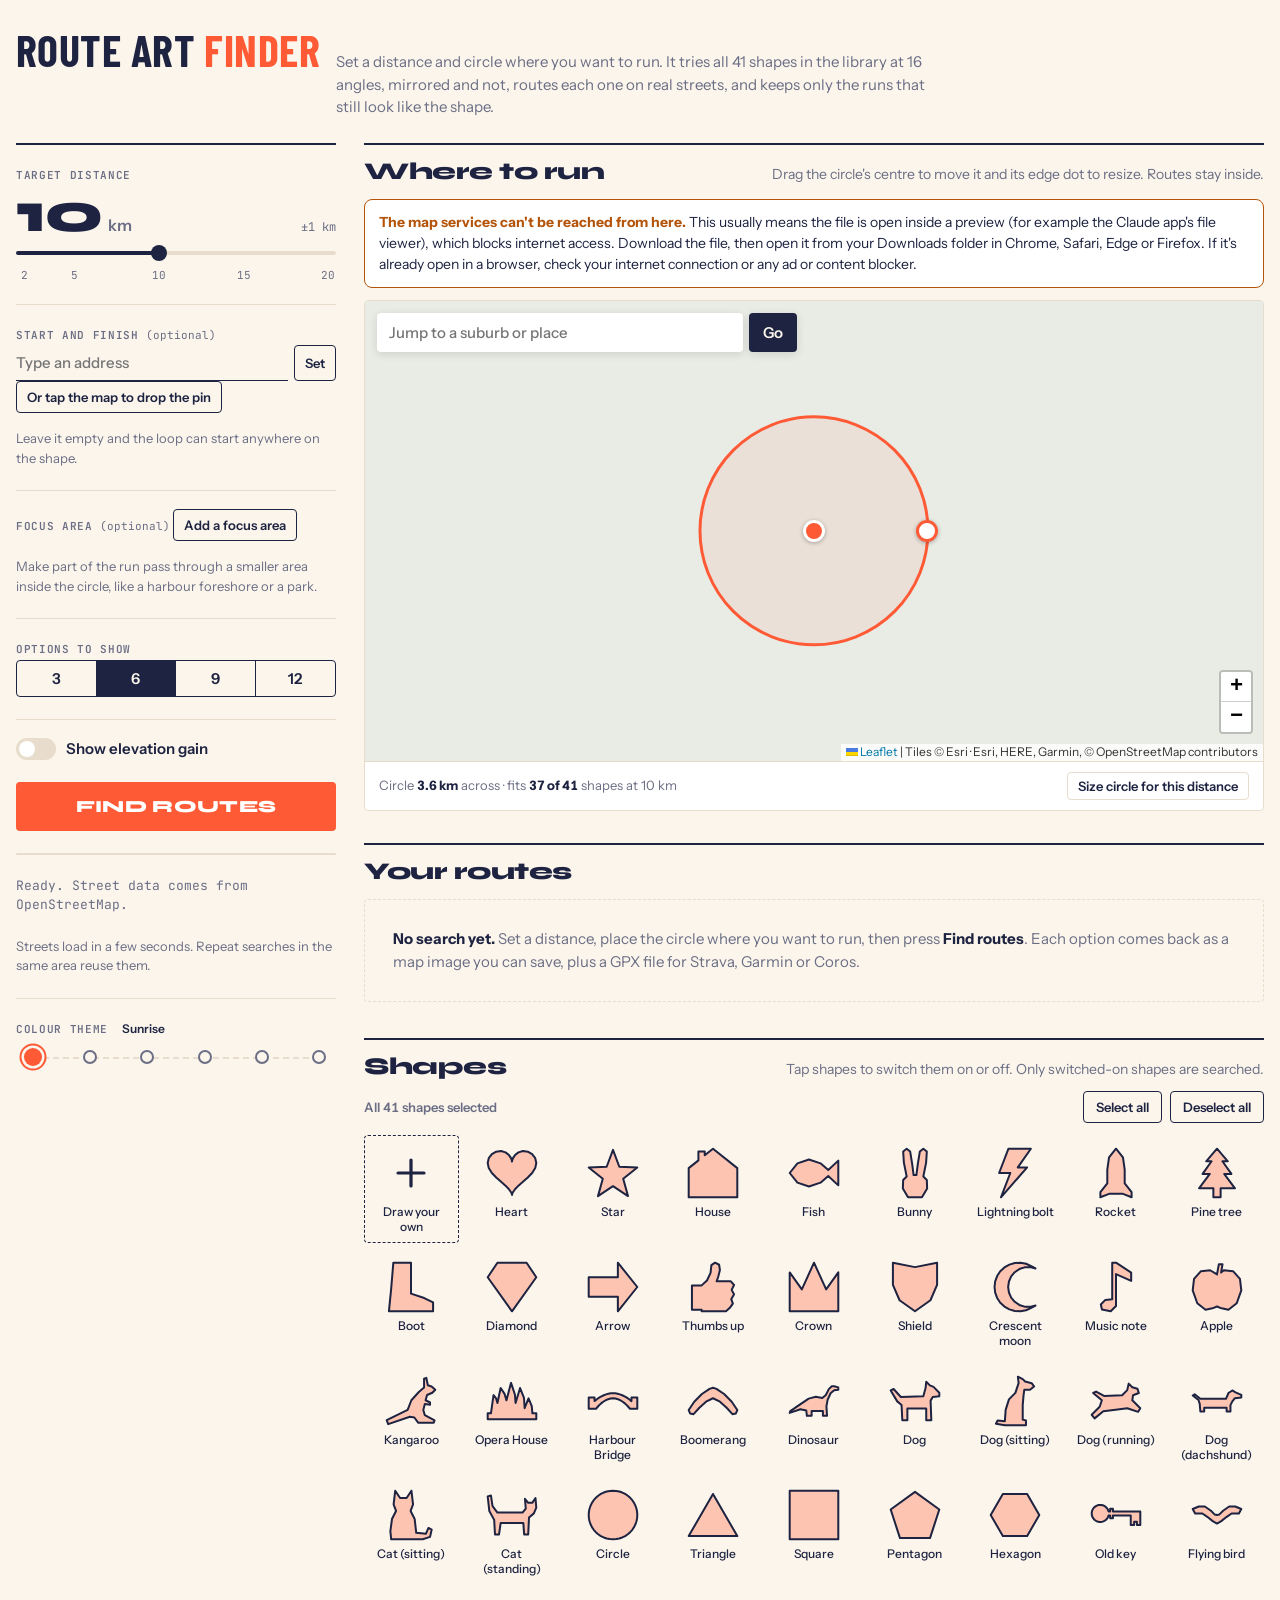
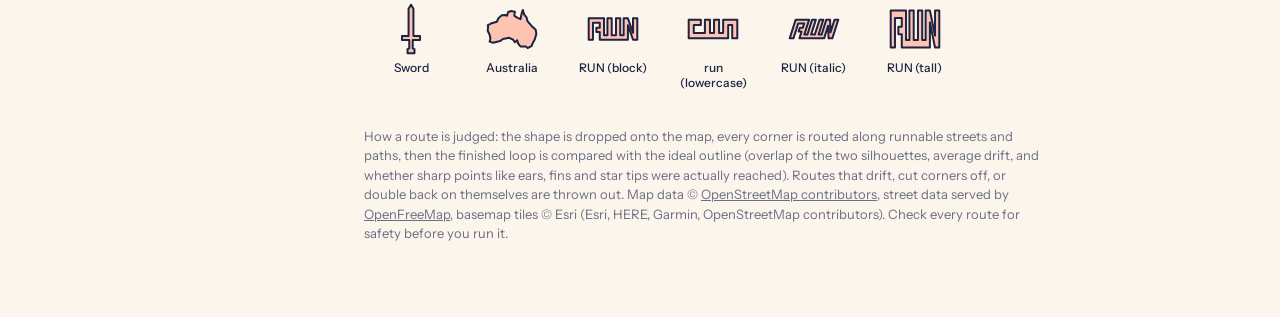
==== appsfolder/Strava-route-art-finder.html @ ca3e171f "Implement elevation panel for route analysis Added elevation panel to display route elevation statis" ====
<!doctype html>
<html lang="en">
<head>
<meta charset="utf-8">
<meta name="viewport" content="width=device-width,initial-scale=1">
<title>Route Art Finder</title>
<style>
/* Colour themes, switched with the tabs at the bottom of the sidebar. */
:root, [data-theme=sunrise] { --paper: #fbf5ec; --panel: #fff; --ink: #1d2340; --muted: #6b6e84; --line: #e8ddcc; --accent: #ff5a36; --warn: #b4540a; color-scheme: light; }
[data-theme=lagoon]  { --paper: #edf7f5; --panel: #fff; --ink: #08303a; --muted: #4f7279; --line: #cde4e0; --accent: #00a396; --warn: #9a6400; }
[data-theme=bush]    { --paper: #f1f2e8; --panel: #fbfbf6; --ink: #1f2a1a; --muted: #687160; --line: #d9dccb; --accent: #4c7a2e; --warn: #9a6400; }
[data-theme=plain]   { --paper: #ffffff; --panel: #ffffff; --ink: #111111; --muted: #767676; --line: #e6e6e6; --accent: #111111; --warn: #8a5a00; }
[data-theme=harbour] { --paper: #eaf1f5; --panel: #fff; --ink: #0b1f33; --muted: #557083; --line: #cfdde5; --accent: #0057ff; --warn: #9a6400; }
[data-theme=night]   { --paper: #12141a; --panel: #1c1f27; --ink: #f2f0e9; --muted: #9a9ca8; --line: #2d313c; --accent: #9b7bff; --warn: #e2b04a; color-scheme: dark; }
:root { --route: var(--accent); --route-soft: color-mix(in srgb, var(--accent) 14%, transparent); --shape-on-fill: color-mix(in srgb, var(--accent) 32%, transparent);
  --on-accent: #fff; --map-bg: #e9ebe5; --map-ink: #1a1e1c; --map-muted: #646b66; --map-halo: #fff; --ok: #1f7a4d; }
</style>
<script>
try { const t = localStorage.getItem("raf-theme"); if (t) document.documentElement.dataset.theme = t; } catch (e) {}
function themeColour(name) { return getComputedStyle(document.documentElement).getPropertyValue(name).trim(); }
</script>
<script>
/* Route Runner watch code encoder. The watch decodes this exact format: do not edit. */
const RouteCode = (function () {
  "use strict";
  var ALPHA = "ABCDEFGHIJKLMNOPQRSTUVWXYZabcdefghijklmnopqrstuvwxyz0123456789-_";
  var EARTH_R = 6371000.0;
  var DEG = Math.PI / 180.0;

  function cleanName(name) {
    return String(name || "Route")
      .replace(/[~<>|&\\\r\n\t]/g, "-")
      .trim()
      .slice(0, 40) || "Route";
  }

  // Same projection as the watch: flat, centred on the start point.
  function projector(lat0, lon0) {
    var k = DEG * EARTH_R;
    var c = Math.cos(lat0 * DEG);
    return function (lat, lon) {
      return [(lon - lon0) * k * c, (lat - lat0) * k];
    };
  }

  // Douglas–Peucker on projected points; keeps first and last.
  function simplify(xy, tol) {
    var n = xy.length;
    if (n < 3 || tol <= 0) return xy.map(function (_, i) { return i; });
    var keep = new Uint8Array(n);
    keep[0] = 1; keep[n - 1] = 1;
    var stack = [[0, n - 1]];
    var tol2 = tol * tol;
    while (stack.length) {
      var seg = stack.pop(), a = seg[0], b = seg[1];
      var ax = xy[a][0], ay = xy[a][1], bx = xy[b][0], by = xy[b][1];
      var vx = bx - ax, vy = by - ay, len2 = vx * vx + vy * vy;
      var worst = -1, worstD = -1;
      for (var i = a + 1; i < b; i++) {
        var px = xy[i][0] - ax, py = xy[i][1] - ay, d2;
        if (len2 === 0) {
          d2 = px * px + py * py;
        } else {
          var t = Math.max(0, Math.min(1, (px * vx + py * vy) / len2));
          var qx = px - t * vx, qy = py - t * vy;
          d2 = qx * qx + qy * qy;
        }
        if (d2 > worstD) { worstD = d2; worst = i; }
      }
      if (worst >= 0 && worstD > tol2) {
        keep[worst] = 1;
        stack.push([a, worst], [worst, b]);
      }
    }
    var out = [];
    for (var j = 0; j < n; j++) if (keep[j]) out.push(j);
    return out;
  }

  function writeVarint(v, out) {
    var z = v >= 0 ? v * 2 : -v * 2 - 1;      // zigzag
    while (z >= 32) {
      out.push(ALPHA.charAt(32 | (z & 31)));
      z = Math.floor(z / 32);
    }
    out.push(ALPHA.charAt(z));
  }

  function buildCode(name, lat6, lon6, xy, idx) {
    var out = [];
    var px = Math.round(xy[idx[0]][0]), py = Math.round(xy[idx[0]][1]);
    for (var i = 1; i < idx.length; i++) {
      var x = Math.round(xy[idx[i]][0]), y = Math.round(xy[idx[i]][1]);
      writeVarint(x - px, out);
      writeVarint(y - py, out);
      px = x; py = y;
    }
    return "RR1~" + cleanName(name) + "~" + lat6 + "~" + lon6 + "~" + out.join("");
  }

  // points: array of {lat, lon} in file order (first point = start).
  function encode(name, points, opts) {
    opts = opts || {};
    var maxLen = opts.maxLength || 2000;
    var tol = opts.tolerance != null ? opts.tolerance : 1.5;
    if (!points || points.length < 2) throw new Error("A route needs at least 2 points.");

    var lat6 = Math.round(points[0].lat * 1e6), lon6 = Math.round(points[0].lon * 1e6);
    var proj = projector(lat6 / 1e6, lon6 / 1e6);
    var xy = points.map(function (p) { return proj(p.lat, p.lon); });

    var idx, code;
    for (var attempt = 0; attempt < 30; attempt++) {
      idx = simplify(xy, tol);
      code = buildCode(name, lat6, lon6, xy, idx);
      if (code.length <= maxLen) break;
      tol = tol * 1.4 + 0.5;
    }
    if (code.length > maxLen) throw new Error("Route is too long to fit in a route code.");
    return { code: code, kept: idx.length, total: points.length, tolerance: tol };
  }

  return { encode: encode };
})();
</script>
<link rel="preconnect" href="https://fonts.googleapis.com">
<link rel="stylesheet" href="https://fonts.googleapis.com/css2?family=Barlow+Condensed:wght@700&family=Syne:wght@800&family=Instrument+Sans:wght@400;500;600&family=JetBrains+Mono:wght@400;500&display=swap">
<style>/* required styles */

.leaflet-pane,
.leaflet-tile,
.leaflet-marker-icon,
.leaflet-marker-shadow,
.leaflet-tile-container,
.leaflet-pane > svg,
.leaflet-pane > canvas,
.leaflet-zoom-box,
.leaflet-image-layer,
.leaflet-layer {
	position: absolute;
	left: 0;
	top: 0;
	}
.leaflet-container {
	overflow: hidden;
	}
.leaflet-tile,
.leaflet-marker-icon,
.leaflet-marker-shadow {
	-webkit-user-select: none;
	   -moz-user-select: none;
	        user-select: none;
	  -webkit-user-drag: none;
	}
/* Prevents IE11 from highlighting tiles in blue */
.leaflet-tile::selection {
	background: transparent;
}
/* Safari renders non-retina tile on retina better with this, but Chrome is worse */
.leaflet-safari .leaflet-tile {
	image-rendering: -webkit-optimize-contrast;
	}
/* hack that prevents hw layers "stretching" when loading new tiles */
.leaflet-safari .leaflet-tile-container {
	width: 1600px;
	height: 1600px;
	-webkit-transform-origin: 0 0;
	}
.leaflet-marker-icon,
.leaflet-marker-shadow {
	display: block;
	}
/* .leaflet-container svg: reset svg max-width decleration shipped in Joomla! (joomla.org) 3.x */
/* .leaflet-container img: map is broken in FF if you have max-width: 100% on tiles */
.leaflet-container .leaflet-overlay-pane svg {
	max-width: none !important;
	max-height: none !important;
	}
.leaflet-container .leaflet-marker-pane img,
.leaflet-container .leaflet-shadow-pane img,
.leaflet-container .leaflet-tile-pane img,
.leaflet-container img.leaflet-image-layer,
.leaflet-container .leaflet-tile {
	max-width: none !important;
	max-height: none !important;
	width: auto;
	padding: 0;
	}

.leaflet-container img.leaflet-tile {
	/* See: https://bugs.chromium.org/p/chromium/issues/detail?id=600120 */
	mix-blend-mode: plus-lighter;
}

.leaflet-container.leaflet-touch-zoom {
	-ms-touch-action: pan-x pan-y;
	touch-action: pan-x pan-y;
	}
.leaflet-container.leaflet-touch-drag {
	-ms-touch-action: pinch-zoom;
	/* Fallback for FF which doesn't support pinch-zoom */
	touch-action: none;
	touch-action: pinch-zoom;
}
.leaflet-container.leaflet-touch-drag.leaflet-touch-zoom {
	-ms-touch-action: none;
	touch-action: none;
}
.leaflet-container {
	-webkit-tap-highlight-color: transparent;
}
.leaflet-container a {
	-webkit-tap-highlight-color: rgba(51, 181, 229, 0.4);
}
.leaflet-tile {
	filter: inherit;
	visibility: hidden;
	}
.leaflet-tile-loaded {
	visibility: inherit;
	}
.leaflet-zoom-box {
	width: 0;
	height: 0;
	-moz-box-sizing: border-box;
	     box-sizing: border-box;
	z-index: 800;
	}
/* workaround for https://bugzilla.mozilla.org/show_bug.cgi?id=888319 */
.leaflet-overlay-pane svg {
	-moz-user-select: none;
	}

.leaflet-pane         { z-index: 400; }

.leaflet-tile-pane    { z-index: 200; }
.leaflet-overlay-pane { z-index: 400; }
.leaflet-shadow-pane  { z-index: 500; }
.leaflet-marker-pane  { z-index: 600; }
.leaflet-tooltip-pane   { z-index: 650; }
.leaflet-popup-pane   { z-index: 700; }

.leaflet-map-pane canvas { z-index: 100; }
.leaflet-map-pane svg    { z-index: 200; }

.leaflet-vml-shape {
	width: 1px;
	height: 1px;
	}
.lvml {
	behavior: url(#default#VML);
	display: inline-block;
	position: absolute;
	}


/* control positioning */

.leaflet-control {
	position: relative;
	z-index: 800;
	pointer-events: visiblePainted; /* IE 9-10 doesn't have auto */
	pointer-events: auto;
	}
.leaflet-top,
.leaflet-bottom {
	position: absolute;
	z-index: 1000;
	pointer-events: none;
	}
.leaflet-top {
	top: 0;
	}
.leaflet-right {
	right: 0;
	}
.leaflet-bottom {
	bottom: 0;
	}
.leaflet-left {
	left: 0;
	}
.leaflet-control {
	float: left;
	clear: both;
	}
.leaflet-right .leaflet-control {
	float: right;
	}
.leaflet-top .leaflet-control {
	margin-top: 10px;
	}
.leaflet-bottom .leaflet-control {
	margin-bottom: 10px;
	}
.leaflet-left .leaflet-control {
	margin-left: 10px;
	}
.leaflet-right .leaflet-control {
	margin-right: 10px;
	}


/* zoom and fade animations */

.leaflet-fade-anim .leaflet-popup {
	opacity: 0;
	-webkit-transition: opacity 0.2s linear;
	   -moz-transition: opacity 0.2s linear;
	        transition: opacity 0.2s linear;
	}
.leaflet-fade-anim .leaflet-map-pane .leaflet-popup {
	opacity: 1;
	}
.leaflet-zoom-animated {
	-webkit-transform-origin: 0 0;
	    -ms-transform-origin: 0 0;
	        transform-origin: 0 0;
	}
svg.leaflet-zoom-animated {
	will-change: transform;
}

.leaflet-zoom-anim .leaflet-zoom-animated {
	-webkit-transition: -webkit-transform 0.25s cubic-bezier(0,0,0.25,1);
	   -moz-transition:    -moz-transform 0.25s cubic-bezier(0,0,0.25,1);
	        transition:         transform 0.25s cubic-bezier(0,0,0.25,1);
	}
.leaflet-zoom-anim .leaflet-tile,
.leaflet-pan-anim .leaflet-tile {
	-webkit-transition: none;
	   -moz-transition: none;
	        transition: none;
	}

.leaflet-zoom-anim .leaflet-zoom-hide {
	visibility: hidden;
	}


/* cursors */

.leaflet-interactive {
	cursor: pointer;
	}
.leaflet-grab {
	cursor: -webkit-grab;
	cursor:    -moz-grab;
	cursor:         grab;
	}
.leaflet-crosshair,
.leaflet-crosshair .leaflet-interactive {
	cursor: crosshair;
	}
.leaflet-popup-pane,
.leaflet-control {
	cursor: auto;
	}
.leaflet-dragging .leaflet-grab,
.leaflet-dragging .leaflet-grab .leaflet-interactive,
.leaflet-dragging .leaflet-marker-draggable {
	cursor: move;
	cursor: -webkit-grabbing;
	cursor:    -moz-grabbing;
	cursor:         grabbing;
	}

/* marker & overlays interactivity */
.leaflet-marker-icon,
.leaflet-marker-shadow,
.leaflet-image-layer,
.leaflet-pane > svg path,
.leaflet-tile-container {
	pointer-events: none;
	}

.leaflet-marker-icon.leaflet-interactive,
.leaflet-image-layer.leaflet-interactive,
.leaflet-pane > svg path.leaflet-interactive,
svg.leaflet-image-layer.leaflet-interactive path {
	pointer-events: visiblePainted; /* IE 9-10 doesn't have auto */
	pointer-events: auto;
	}

/* visual tweaks */

.leaflet-container {
	background: #ddd;
	outline-offset: 1px;
	}
.leaflet-container a {
	color: #0078A8;
	}
.leaflet-zoom-box {
	border: 2px dotted #38f;
	background: rgba(255,255,255,0.5);
	}


/* general typography */
.leaflet-container {
	font-family: "Helvetica Neue", Arial, Helvetica, sans-serif;
	font-size: 12px;
	font-size: 0.75rem;
	line-height: 1.5;
	}


/* general toolbar styles */

.leaflet-bar {
	box-shadow: 0 1px 5px rgba(0,0,0,0.65);
	border-radius: 4px;
	}
.leaflet-bar a {
	background-color: #fff;
	border-bottom: 1px solid #ccc;
	width: 26px;
	height: 26px;
	line-height: 26px;
	display: block;
	text-align: center;
	text-decoration: none;
	color: black;
	}
.leaflet-bar a,
.leaflet-control-layers-toggle {
	background-position: 50% 50%;
	background-repeat: no-repeat;
	display: block;
	}
.leaflet-bar a:hover,
.leaflet-bar a:focus {
	background-color: #f4f4f4;
	}
.leaflet-bar a:first-child {
	border-top-left-radius: 4px;
	border-top-right-radius: 4px;
	}
.leaflet-bar a:last-child {
	border-bottom-left-radius: 4px;
	border-bottom-right-radius: 4px;
	border-bottom: none;
	}
.leaflet-bar a.leaflet-disabled {
	cursor: default;
	background-color: #f4f4f4;
	color: #bbb;
	}

.leaflet-touch .leaflet-bar a {
	width: 30px;
	height: 30px;
	line-height: 30px;
	}
.leaflet-touch .leaflet-bar a:first-child {
	border-top-left-radius: 2px;
	border-top-right-radius: 2px;
	}
.leaflet-touch .leaflet-bar a:last-child {
	border-bottom-left-radius: 2px;
	border-bottom-right-radius: 2px;
	}

/* zoom control */

.leaflet-control-zoom-in,
.leaflet-control-zoom-out {
	font: bold 18px 'Lucida Console', Monaco, monospace;
	text-indent: 1px;
	}

.leaflet-touch .leaflet-control-zoom-in, .leaflet-touch .leaflet-control-zoom-out  {
	font-size: 22px;
	}


/* layers control */

.leaflet-control-layers {
	box-shadow: 0 1px 5px rgba(0,0,0,0.4);
	background: #fff;
	border-radius: 5px;
	}
.leaflet-control-layers-toggle {
	background-image: url(images/layers.png);
	width: 36px;
	height: 36px;
	}
.leaflet-retina .leaflet-control-layers-toggle {
	background-image: url(images/layers-2x.png);
	background-size: 26px 26px;
	}
.leaflet-touch .leaflet-control-layers-toggle {
	width: 44px;
	height: 44px;
	}
.leaflet-control-layers .leaflet-control-layers-list,
.leaflet-control-layers-expanded .leaflet-control-layers-toggle {
	display: none;
	}
.leaflet-control-layers-expanded .leaflet-control-layers-list {
	display: block;
	position: relative;
	}
.leaflet-control-layers-expanded {
	padding: 6px 10px 6px 6px;
	color: #333;
	background: #fff;
	}
.leaflet-control-layers-scrollbar {
	overflow-y: scroll;
	overflow-x: hidden;
	padding-right: 5px;
	}
.leaflet-control-layers-selector {
	margin-top: 2px;
	position: relative;
	top: 1px;
	}
.leaflet-control-layers label {
	display: block;
	font-size: 13px;
	font-size: 1.08333em;
	}
.leaflet-control-layers-separator {
	height: 0;
	border-top: 1px solid #ddd;
	margin: 5px -10px 5px -6px;
	}

/* Default icon URLs */
.leaflet-default-icon-path { /* used only in path-guessing heuristic, see L.Icon.Default */
	background-image: url(images/marker-icon.png);
	}


/* attribution and scale controls */

.leaflet-container .leaflet-control-attribution {
	background: #fff;
	background: rgba(255, 255, 255, 0.8);
	margin: 0;
	}
.leaflet-control-attribution,
.leaflet-control-scale-line {
	padding: 0 5px;
	color: #333;
	line-height: 1.4;
	}
.leaflet-control-attribution a {
	text-decoration: none;
	}
.leaflet-control-attribution a:hover,
.leaflet-control-attribution a:focus {
	text-decoration: underline;
	}
.leaflet-attribution-flag {
	display: inline !important;
	vertical-align: baseline !important;
	width: 1em;
	height: 0.6669em;
	}
.leaflet-left .leaflet-control-scale {
	margin-left: 5px;
	}
.leaflet-bottom .leaflet-control-scale {
	margin-bottom: 5px;
	}
.leaflet-control-scale-line {
	border: 2px solid #777;
	border-top: none;
	line-height: 1.1;
	padding: 2px 5px 1px;
	white-space: nowrap;
	-moz-box-sizing: border-box;
	     box-sizing: border-box;
	background: rgba(255, 255, 255, 0.8);
	text-shadow: 1px 1px #fff;
	}
.leaflet-control-scale-line:not(:first-child) {
	border-top: 2px solid #777;
	border-bottom: none;
	margin-top: -2px;
	}
.leaflet-control-scale-line:not(:first-child):not(:last-child) {
	border-bottom: 2px solid #777;
	}

.leaflet-touch .leaflet-control-attribution,
.leaflet-touch .leaflet-control-layers,
.leaflet-touch .leaflet-bar {
	box-shadow: none;
	}
.leaflet-touch .leaflet-control-layers,
.leaflet-touch .leaflet-bar {
	border: 2px solid rgba(0,0,0,0.2);
	background-clip: padding-box;
	}


/* popup */

.leaflet-popup {
	position: absolute;
	text-align: center;
	margin-bottom: 20px;
	}
.leaflet-popup-content-wrapper {
	padding: 1px;
	text-align: left;
	border-radius: 12px;
	}
.leaflet-popup-content {
	margin: 13px 24px 13px 20px;
	line-height: 1.3;
	font-size: 13px;
	font-size: 1.08333em;
	min-height: 1px;
	}
.leaflet-popup-content p {
	margin: 17px 0;
	margin: 1.3em 0;
	}
.leaflet-popup-tip-container {
	width: 40px;
	height: 20px;
	position: absolute;
	left: 50%;
	margin-top: -1px;
	margin-left: -20px;
	overflow: hidden;
	pointer-events: none;
	}
.leaflet-popup-tip {
	width: 17px;
	height: 17px;
	padding: 1px;

	margin: -10px auto 0;
	pointer-events: auto;

	-webkit-transform: rotate(45deg);
	   -moz-transform: rotate(45deg);
	    -ms-transform: rotate(45deg);
	        transform: rotate(45deg);
	}
.leaflet-popup-content-wrapper,
.leaflet-popup-tip {
	background: white;
	color: #333;
	box-shadow: 0 3px 14px rgba(0,0,0,0.4);
	}
.leaflet-container a.leaflet-popup-close-button {
	position: absolute;
	top: 0;
	right: 0;
	border: none;
	text-align: center;
	width: 24px;
	height: 24px;
	font: 16px/24px Tahoma, Verdana, sans-serif;
	color: #757575;
	text-decoration: none;
	background: transparent;
	}
.leaflet-container a.leaflet-popup-close-button:hover,
.leaflet-container a.leaflet-popup-close-button:focus {
	color: #585858;
	}
.leaflet-popup-scrolled {
	overflow: auto;
	}

.leaflet-oldie .leaflet-popup-content-wrapper {
	-ms-zoom: 1;
	}
.leaflet-oldie .leaflet-popup-tip {
	width: 24px;
	margin: 0 auto;

	-ms-filter: "progid:DXImageTransform.Microsoft.Matrix(M11=0.70710678, M12=0.70710678, M21=-0.70710678, M22=0.70710678)";
	filter: progid:DXImageTransform.Microsoft.Matrix(M11=0.70710678, M12=0.70710678, M21=-0.70710678, M22=0.70710678);
	}

.leaflet-oldie .leaflet-control-zoom,
.leaflet-oldie .leaflet-control-layers,
.leaflet-oldie .leaflet-popup-content-wrapper,
.leaflet-oldie .leaflet-popup-tip {
	border: 1px solid #999;
	}


/* div icon */

.leaflet-div-icon {
	background: #fff;
	border: 1px solid #666;
	}


/* Tooltip */
/* Base styles for the element that has a tooltip */
.leaflet-tooltip {
	position: absolute;
	padding: 6px;
	background-color: #fff;
	border: 1px solid #fff;
	border-radius: 3px;
	color: #222;
	white-space: nowrap;
	-webkit-user-select: none;
	-moz-user-select: none;
	-ms-user-select: none;
	user-select: none;
	pointer-events: none;
	box-shadow: 0 1px 3px rgba(0,0,0,0.4);
	}
.leaflet-tooltip.leaflet-interactive {
	cursor: pointer;
	pointer-events: auto;
	}
.leaflet-tooltip-top:before,
.leaflet-tooltip-bottom:before,
.leaflet-tooltip-left:before,
.leaflet-tooltip-right:before {
	position: absolute;
	pointer-events: none;
	border: 6px solid transparent;
	background: transparent;
	content: "";
	}

/* Directions */

.leaflet-tooltip-bottom {
	margin-top: 6px;
}
.leaflet-tooltip-top {
	margin-top: -6px;
}
.leaflet-tooltip-bottom:before,
.leaflet-tooltip-top:before {
	left: 50%;
	margin-left: -6px;
	}
.leaflet-tooltip-top:before {
	bottom: 0;
	margin-bottom: -12px;
	border-top-color: #fff;
	}
.leaflet-tooltip-bottom:before {
	top: 0;
	margin-top: -12px;
	margin-left: -6px;
	border-bottom-color: #fff;
	}
.leaflet-tooltip-left {
	margin-left: -6px;
}
.leaflet-tooltip-right {
	margin-left: 6px;
}
.leaflet-tooltip-left:before,
.leaflet-tooltip-right:before {
	top: 50%;
	margin-top: -6px;
	}
.leaflet-tooltip-left:before {
	right: 0;
	margin-right: -12px;
	border-left-color: #fff;
	}
.leaflet-tooltip-right:before {
	left: 0;
	margin-left: -12px;
	border-right-color: #fff;
	}

/* Printing */

@media print {
	/* Prevent printers from removing background-images of controls. */
	.leaflet-control {
		-webkit-print-color-adjust: exact;
		print-color-adjust: exact;
		}
	}
</style>
<script>/* @preserve
 * Leaflet 1.9.4, a JS library for interactive maps. https://leafletjs.com
 * (c) 2010-2023 Vladimir Agafonkin, (c) 2010-2011 CloudMade
 */
!function(t,e){"object"==typeof exports&&"undefined"!=typeof module?e(exports):"function"==typeof define&&define.amd?define(["exports"],e):e((t="undefined"!=typeof globalThis?globalThis:t||self).leaflet={})}(this,function(t){"use strict";function l(t){for(var e,i,n=1,o=arguments.length;n<o;n++)for(e in i=arguments[n])t[e]=i[e];return t}var R=Object.create||function(t){return N.prototype=t,new N};function N(){}function a(t,e){var i,n=Array.prototype.slice;return t.bind?t.bind.apply(t,n.call(arguments,1)):(i=n.call(arguments,2),function(){return t.apply(e,i.length?i.concat(n.call(arguments)):arguments)})}var D=0;function h(t){return"_leaflet_id"in t||(t._leaflet_id=++D),t._leaflet_id}function j(t,e,i){var n,o,s=function(){n=!1,o&&(r.apply(i,o),o=!1)},r=function(){n?o=arguments:(t.apply(i,arguments),setTimeout(s,e),n=!0)};return r}function H(t,e,i){var n=e[1],e=e[0],o=n-e;return t===n&&i?t:((t-e)%o+o)%o+e}function u(){return!1}function i(t,e){return!1===e?t:(e=Math.pow(10,void 0===e?6:e),Math.round(t*e)/e)}function W(t){return t.trim?t.trim():t.replace(/^\s+|\s+$/g,"")}function F(t){return W(t).split(/\s+/)}function c(t,e){for(var i in Object.prototype.hasOwnProperty.call(t,"options")||(t.options=t.options?R(t.options):{}),e)t.options[i]=e[i];return t.options}function U(t,e,i){var n,o=[];for(n in t)o.push(encodeURIComponent(i?n.toUpperCase():n)+"="+encodeURIComponent(t[n]));return(e&&-1!==e.indexOf("?")?"&":"?")+o.join("&")}var V=/\{ *([\w_ -]+) *\}/g;function q(t,i){return t.replace(V,function(t,e){e=i[e];if(void 0===e)throw new Error("No value provided for variable "+t);return e="function"==typeof e?e(i):e})}var d=Array.isArray||function(t){return"[object Array]"===Object.prototype.toString.call(t)};function G(t,e){for(var i=0;i<t.length;i++)if(t[i]===e)return i;return-1}var K="[data-uri]";function Y(t){return window["webkit"+t]||window["moz"+t]||window["ms"+t]}var X=0;function J(t){var e=+new Date,i=Math.max(0,16-(e-X));return X=e+i,window.setTimeout(t,i)}var $=window.requestAnimationFrame||Y("RequestAnimationFrame")||J,Q=window.cancelAnimationFrame||Y("CancelAnimationFrame")||Y("CancelRequestAnimationFrame")||function(t){window.clearTimeout(t)};function x(t,e,i){if(!i||$!==J)return $.call(window,a(t,e));t.call(e)}function r(t){t&&Q.call(window,t)}var tt={__proto__:null,extend:l,create:R,bind:a,get lastId(){return D},stamp:h,throttle:j,wrapNum:H,falseFn:u,formatNum:i,trim:W,splitWords:F,setOptions:c,getParamString:U,template:q,isArray:d,indexOf:G,emptyImageUrl:K,requestFn:$,cancelFn:Q,requestAnimFrame:x,cancelAnimFrame:r};function et(){}et.extend=function(t){function e(){c(this),this.initialize&&this.initialize.apply(this,arguments),this.callInitHooks()}var i,n=e.__super__=this.prototype,o=R(n);for(i in(o.constructor=e).prototype=o,this)Object.prototype.hasOwnProperty.call(this,i)&&"prototype"!==i&&"__super__"!==i&&(e[i]=this[i]);if(t.statics&&l(e,t.statics),t.includes){var s=t.includes;if("undefined"!=typeof L&&L&&L.Mixin){s=d(s)?s:[s];for(var r=0;r<s.length;r++)s[r]===L.Mixin.Events&&console.warn("Deprecated include of L.Mixin.Events: this property will be removed in future releases, please inherit from L.Evented instead.",(new Error).stack)}l.apply(null,[o].concat(t.includes))}return l(o,t),delete o.statics,delete o.includes,o.options&&(o.options=n.options?R(n.options):{},l(o.options,t.options)),o._initHooks=[],o.callInitHooks=function(){if(!this._initHooksCalled){n.callInitHooks&&n.callInitHooks.call(this),this._initHooksCalled=!0;for(var t=0,e=o._initHooks.length;t<e;t++)o._initHooks[t].call(this)}},e},et.include=function(t){var e=this.prototype.options;return l(this.prototype,t),t.options&&(this.prototype.options=e,this.mergeOptions(t.options)),this},et.mergeOptions=function(t){return l(this.prototype.options,t),this},et.addInitHook=function(t){var e=Array.prototype.slice.call(arguments,1),i="function"==typeof t?t:function(){this[t].apply(this,e)};return this.prototype._initHooks=this.prototype._initHooks||[],this.prototype._initHooks.push(i),this};var e={on:function(t,e,i){if("object"==typeof t)for(var n in t)this._on(n,t[n],e);else for(var o=0,s=(t=F(t)).length;o<s;o++)this._on(t[o],e,i);return this},off:function(t,e,i){if(arguments.length)if("object"==typeof t)for(var n in t)this._off(n,t[n],e);else{t=F(t);for(var o=1===arguments.length,s=0,r=t.length;s<r;s++)o?this._off(t[s]):this._off(t[s],e,i)}else delete this._events;return this},_on:function(t,e,i,n){"function"!=typeof e?console.warn("wrong listener type: "+typeof e):!1===this._listens(t,e,i)&&(e={fn:e,ctx:i=i===this?void 0:i},n&&(e.once=!0),this._events=this._events||{},this._events[t]=this._events[t]||[],this._events[t].push(e))},_off:function(t,e,i){var n,o,s;if(this._events&&(n=this._events[t]))if(1===arguments.length){if(this._firingCount)for(o=0,s=n.length;o<s;o++)n[o].fn=u;delete this._events[t]}else"function"!=typeof e?console.warn("wrong listener type: "+typeof e):!1!==(e=this._listens(t,e,i))&&(i=n[e],this._firingCount&&(i.fn=u,this._events[t]=n=n.slice()),n.splice(e,1))},fire:function(t,e,i){if(this.listens(t,i)){var n=l({},e,{type:t,target:this,sourceTarget:e&&e.sourceTarget||this});if(this._events){var o=this._events[t];if(o){this._firingCount=this._firingCount+1||1;for(var s=0,r=o.length;s<r;s++){var a=o[s],h=a.fn;a.once&&this.off(t,h,a.ctx),h.call(a.ctx||this,n)}this._firingCount--}}i&&this._propagateEvent(n)}return this},listens:function(t,e,i,n){"string"!=typeof t&&console.warn('"string" type argument expected');var o=e,s=("function"!=typeof e&&(n=!!e,i=o=void 0),this._events&&this._events[t]);if(s&&s.length&&!1!==this._listens(t,o,i))return!0;if(n)for(var r in this._eventParents)if(this._eventParents[r].listens(t,e,i,n))return!0;return!1},_listens:function(t,e,i){if(this._events){var n=this._events[t]||[];if(!e)return!!n.length;i===this&&(i=void 0);for(var o=0,s=n.length;o<s;o++)if(n[o].fn===e&&n[o].ctx===i)return o}return!1},once:function(t,e,i){if("object"==typeof t)for(var n in t)this._on(n,t[n],e,!0);else for(var o=0,s=(t=F(t)).length;o<s;o++)this._on(t[o],e,i,!0);return this},addEventParent:function(t){return this._eventParents=this._eventParents||{},this._eventParents[h(t)]=t,this},removeEventParent:function(t){return this._eventParents&&delete this._eventParents[h(t)],this},_propagateEvent:function(t){for(var e in this._eventParents)this._eventParents[e].fire(t.type,l({layer:t.target,propagatedFrom:t.target},t),!0)}},it=(e.addEventListener=e.on,e.removeEventListener=e.clearAllEventListeners=e.off,e.addOneTimeEventListener=e.once,e.fireEvent=e.fire,e.hasEventListeners=e.listens,et.extend(e));function p(t,e,i){this.x=i?Math.round(t):t,this.y=i?Math.round(e):e}var nt=Math.trunc||function(t){return 0<t?Math.floor(t):Math.ceil(t)};function m(t,e,i){return t instanceof p?t:d(t)?new p(t[0],t[1]):null==t?t:"object"==typeof t&&"x"in t&&"y"in t?new p(t.x,t.y):new p(t,e,i)}function f(t,e){if(t)for(var i=e?[t,e]:t,n=0,o=i.length;n<o;n++)this.extend(i[n])}function _(t,e){return!t||t instanceof f?t:new f(t,e)}function s(t,e){if(t)for(var i=e?[t,e]:t,n=0,o=i.length;n<o;n++)this.extend(i[n])}function g(t,e){return t instanceof s?t:new s(t,e)}function v(t,e,i){if(isNaN(t)||isNaN(e))throw new Error("Invalid LatLng object: ("+t+", "+e+")");this.lat=+t,this.lng=+e,void 0!==i&&(this.alt=+i)}function w(t,e,i){return t instanceof v?t:d(t)&&"object"!=typeof t[0]?3===t.length?new v(t[0],t[1],t[2]):2===t.length?new v(t[0],t[1]):null:null==t?t:"object"==typeof t&&"lat"in t?new v(t.lat,"lng"in t?t.lng:t.lon,t.alt):void 0===e?null:new v(t,e,i)}p.prototype={clone:function(){return new p(this.x,this.y)},add:function(t){return this.clone()._add(m(t))},_add:function(t){return this.x+=t.x,this.y+=t.y,this},subtract:function(t){return this.clone()._subtract(m(t))},_subtract:function(t){return this.x-=t.x,this.y-=t.y,this},divideBy:function(t){return this.clone()._divideBy(t)},_divideBy:function(t){return this.x/=t,this.y/=t,this},multiplyBy:function(t){return this.clone()._multiplyBy(t)},_multiplyBy:function(t){return this.x*=t,this.y*=t,this},scaleBy:function(t){return new p(this.x*t.x,this.y*t.y)},unscaleBy:function(t){return new p(this.x/t.x,this.y/t.y)},round:function(){return this.clone()._round()},_round:function(){return this.x=Math.round(this.x),this.y=Math.round(this.y),this},floor:function(){return this.clone()._floor()},_floor:function(){return this.x=Math.floor(this.x),this.y=Math.floor(this.y),this},ceil:function(){return this.clone()._ceil()},_ceil:function(){return this.x=Math.ceil(this.x),this.y=Math.ceil(this.y),this},trunc:function(){return this.clone()._trunc()},_trunc:function(){return this.x=nt(this.x),this.y=nt(this.y),this},distanceTo:function(t){var e=(t=m(t)).x-this.x,t=t.y-this.y;return Math.sqrt(e*e+t*t)},equals:function(t){return(t=m(t)).x===this.x&&t.y===this.y},contains:function(t){return t=m(t),Math.abs(t.x)<=Math.abs(this.x)&&Math.abs(t.y)<=Math.abs(this.y)},toString:function(){return"Point("+i(this.x)+", "+i(this.y)+")"}},f.prototype={extend:function(t){var e,i;if(t){if(t instanceof p||"number"==typeof t[0]||"x"in t)e=i=m(t);else if(e=(t=_(t)).min,i=t.max,!e||!i)return this;this.min||this.max?(this.min.x=Math.min(e.x,this.min.x),this.max.x=Math.max(i.x,this.max.x),this.min.y=Math.min(e.y,this.min.y),this.max.y=Math.max(i.y,this.max.y)):(this.min=e.clone(),this.max=i.clone())}return this},getCenter:function(t){return m((this.min.x+this.max.x)/2,(this.min.y+this.max.y)/2,t)},getBottomLeft:function(){return m(this.min.x,this.max.y)},getTopRight:function(){return m(this.max.x,this.min.y)},getTopLeft:function(){return this.min},getBottomRight:function(){return this.max},getSize:function(){return this.max.subtract(this.min)},contains:function(t){var e,i;return(t=("number"==typeof t[0]||t instanceof p?m:_)(t))instanceof f?(e=t.min,i=t.max):e=i=t,e.x>=this.min.x&&i.x<=this.max.x&&e.y>=this.min.y&&i.y<=this.max.y},intersects:function(t){t=_(t);var e=this.min,i=this.max,n=t.min,t=t.max,o=t.x>=e.x&&n.x<=i.x,t=t.y>=e.y&&n.y<=i.y;return o&&t},overlaps:function(t){t=_(t);var e=this.min,i=this.max,n=t.min,t=t.max,o=t.x>e.x&&n.x<i.x,t=t.y>e.y&&n.y<i.y;return o&&t},isValid:function(){return!(!this.min||!this.max)},pad:function(t){var e=this.min,i=this.max,n=Math.abs(e.x-i.x)*t,t=Math.abs(e.y-i.y)*t;return _(m(e.x-n,e.y-t),m(i.x+n,i.y+t))},equals:function(t){return!!t&&(t=_(t),this.min.equals(t.getTopLeft())&&this.max.equals(t.getBottomRight()))}},s.prototype={extend:function(t){var e,i,n=this._southWest,o=this._northEast;if(t instanceof v)i=e=t;else{if(!(t instanceof s))return t?this.extend(w(t)||g(t)):this;if(e=t._southWest,i=t._northEast,!e||!i)return this}return n||o?(n.lat=Math.min(e.lat,n.lat),n.lng=Math.min(e.lng,n.lng),o.lat=Math.max(i.lat,o.lat),o.lng=Math.max(i.lng,o.lng)):(this._southWest=new v(e.lat,e.lng),this._northEast=new v(i.lat,i.lng)),this},pad:function(t){var e=this._southWest,i=this._northEast,n=Math.abs(e.lat-i.lat)*t,t=Math.abs(e.lng-i.lng)*t;return new s(new v(e.lat-n,e.lng-t),new v(i.lat+n,i.lng+t))},getCenter:function(){return new v((this._southWest.lat+this._northEast.lat)/2,(this._southWest.lng+this._northEast.lng)/2)},getSouthWest:function(){return this._southWest},getNorthEast:function(){return this._northEast},getNorthWest:function(){return new v(this.getNorth(),this.getWest())},getSouthEast:function(){return new v(this.getSouth(),this.getEast())},getWest:function(){return this._southWest.lng},getSouth:function(){return this._southWest.lat},getEast:function(){return this._northEast.lng},getNorth:function(){return this._northEast.lat},contains:function(t){t=("number"==typeof t[0]||t instanceof v||"lat"in t?w:g)(t);var e,i,n=this._southWest,o=this._northEast;return t instanceof s?(e=t.getSouthWest(),i=t.getNorthEast()):e=i=t,e.lat>=n.lat&&i.lat<=o.lat&&e.lng>=n.lng&&i.lng<=o.lng},intersects:function(t){t=g(t);var e=this._southWest,i=this._northEast,n=t.getSouthWest(),t=t.getNorthEast(),o=t.lat>=e.lat&&n.lat<=i.lat,t=t.lng>=e.lng&&n.lng<=i.lng;return o&&t},overlaps:function(t){t=g(t);var e=this._southWest,i=this._northEast,n=t.getSouthWest(),t=t.getNorthEast(),o=t.lat>e.lat&&n.lat<i.lat,t=t.lng>e.lng&&n.lng<i.lng;return o&&t},toBBoxString:function(){return[this.getWest(),this.getSouth(),this.getEast(),this.getNorth()].join(",")},equals:function(t,e){return!!t&&(t=g(t),this._southWest.equals(t.getSouthWest(),e)&&this._northEast.equals(t.getNorthEast(),e))},isValid:function(){return!(!this._southWest||!this._northEast)}};var ot={latLngToPoint:function(t,e){t=this.projection.project(t),e=this.scale(e);return this.transformation._transform(t,e)},pointToLatLng:function(t,e){e=this.scale(e),t=this.transformation.untransform(t,e);return this.projection.unproject(t)},project:function(t){return this.projection.project(t)},unproject:function(t){return this.projection.unproject(t)},scale:function(t){return 256*Math.pow(2,t)},zoom:function(t){return Math.log(t/256)/Math.LN2},getProjectedBounds:function(t){var e;return this.infinite?null:(e=this.projection.bounds,t=this.scale(t),new f(this.transformation.transform(e.min,t),this.transformation.transform(e.max,t)))},infinite:!(v.prototype={equals:function(t,e){return!!t&&(t=w(t),Math.max(Math.abs(this.lat-t.lat),Math.abs(this.lng-t.lng))<=(void 0===e?1e-9:e))},toString:function(t){return"LatLng("+i(this.lat,t)+", "+i(this.lng,t)+")"},distanceTo:function(t){return st.distance(this,w(t))},wrap:function(){return st.wrapLatLng(this)},toBounds:function(t){var t=180*t/40075017,e=t/Math.cos(Math.PI/180*this.lat);return g([this.lat-t,this.lng-e],[this.lat+t,this.lng+e])},clone:function(){return new v(this.lat,this.lng,this.alt)}}),wrapLatLng:function(t){var e=this.wrapLng?H(t.lng,this.wrapLng,!0):t.lng;return new v(this.wrapLat?H(t.lat,this.wrapLat,!0):t.lat,e,t.alt)},wrapLatLngBounds:function(t){var e=t.getCenter(),i=this.wrapLatLng(e),n=e.lat-i.lat,e=e.lng-i.lng;return 0==n&&0==e?t:(i=t.getSouthWest(),t=t.getNorthEast(),new s(new v(i.lat-n,i.lng-e),new v(t.lat-n,t.lng-e)))}},st=l({},ot,{wrapLng:[-180,180],R:6371e3,distance:function(t,e){var i=Math.PI/180,n=t.lat*i,o=e.lat*i,s=Math.sin((e.lat-t.lat)*i/2),e=Math.sin((e.lng-t.lng)*i/2),t=s*s+Math.cos(n)*Math.cos(o)*e*e,i=2*Math.atan2(Math.sqrt(t),Math.sqrt(1-t));return this.R*i}}),rt=6378137,rt={R:rt,MAX_LATITUDE:85.0511287798,project:function(t){var e=Math.PI/180,i=this.MAX_LATITUDE,i=Math.max(Math.min(i,t.lat),-i),i=Math.sin(i*e);return new p(this.R*t.lng*e,this.R*Math.log((1+i)/(1-i))/2)},unproject:function(t){var e=180/Math.PI;return new v((2*Math.atan(Math.exp(t.y/this.R))-Math.PI/2)*e,t.x*e/this.R)},bounds:new f([-(rt=rt*Math.PI),-rt],[rt,rt])};function at(t,e,i,n){d(t)?(this._a=t[0],this._b=t[1],this._c=t[2],this._d=t[3]):(this._a=t,this._b=e,this._c=i,this._d=n)}function ht(t,e,i,n){return new at(t,e,i,n)}at.prototype={transform:function(t,e){return this._transform(t.clone(),e)},_transform:function(t,e){return t.x=(e=e||1)*(this._a*t.x+this._b),t.y=e*(this._c*t.y+this._d),t},untransform:function(t,e){return new p((t.x/(e=e||1)-this._b)/this._a,(t.y/e-this._d)/this._c)}};var lt=l({},st,{code:"EPSG:3857",projection:rt,transformation:ht(lt=.5/(Math.PI*rt.R),.5,-lt,.5)}),ut=l({},lt,{code:"EPSG:900913"});function ct(t){return document.createElementNS("http://www.w3.org/2000/svg",t)}function dt(t,e){for(var i,n,o,s,r="",a=0,h=t.length;a<h;a++){for(i=0,n=(o=t[a]).length;i<n;i++)r+=(i?"L":"M")+(s=o[i]).x+" "+s.y;r+=e?b.svg?"z":"x":""}return r||"M0 0"}var _t=document.documentElement.style,pt="ActiveXObject"in window,mt=pt&&!document.addEventListener,n="msLaunchUri"in navigator&&!("documentMode"in document),ft=y("webkit"),gt=y("android"),vt=y("android 2")||y("android 3"),yt=parseInt(/WebKit\/([0-9]+)|$/.exec(navigator.userAgent)[1],10),yt=gt&&y("Google")&&yt<537&&!("AudioNode"in window),xt=!!window.opera,wt=!n&&y("chrome"),bt=y("gecko")&&!ft&&!xt&&!pt,Pt=!wt&&y("safari"),Lt=y("phantom"),o="OTransition"in _t,Tt=0===navigator.platform.indexOf("Win"),Mt=pt&&"transition"in _t,zt="WebKitCSSMatrix"in window&&"m11"in new window.WebKitCSSMatrix&&!vt,_t="MozPerspective"in _t,Ct=!window.L_DISABLE_3D&&(Mt||zt||_t)&&!o&&!Lt,Zt="undefined"!=typeof orientation||y("mobile"),St=Zt&&ft,Et=Zt&&zt,kt=!window.PointerEvent&&window.MSPointerEvent,Ot=!(!window.PointerEvent&&!kt),At="ontouchstart"in window||!!window.TouchEvent,Bt=!window.L_NO_TOUCH&&(At||Ot),It=Zt&&xt,Rt=Zt&&bt,Nt=1<(window.devicePixelRatio||window.screen.deviceXDPI/window.screen.logicalXDPI),Dt=function(){var t=!1;try{var e=Object.defineProperty({},"passive",{get:function(){t=!0}});window.addEventListener("testPassiveEventSupport",u,e),window.removeEventListener("testPassiveEventSupport",u,e)}catch(t){}return t}(),jt=!!document.createElement("canvas").getContext,Ht=!(!document.createElementNS||!ct("svg").createSVGRect),Wt=!!Ht&&((Wt=document.createElement("div")).innerHTML="<svg/>","http://www.w3.org/2000/svg"===(Wt.firstChild&&Wt.firstChild.namespaceURI));function y(t){return 0<=navigator.userAgent.toLowerCase().indexOf(t)}var b={ie:pt,ielt9:mt,edge:n,webkit:ft,android:gt,android23:vt,androidStock:yt,opera:xt,chrome:wt,gecko:bt,safari:Pt,phantom:Lt,opera12:o,win:Tt,ie3d:Mt,webkit3d:zt,gecko3d:_t,any3d:Ct,mobile:Zt,mobileWebkit:St,mobileWebkit3d:Et,msPointer:kt,pointer:Ot,touch:Bt,touchNative:At,mobileOpera:It,mobileGecko:Rt,retina:Nt,passiveEvents:Dt,canvas:jt,svg:Ht,vml:!Ht&&function(){try{var t=document.createElement("div"),e=(t.innerHTML='<v:shape adj="1"/>',t.firstChild);return e.style.behavior="url(#default#VML)",e&&"object"==typeof e.adj}catch(t){return!1}}(),inlineSvg:Wt,mac:0===navigator.platform.indexOf("Mac"),linux:0===navigator.platform.indexOf("Linux")},Ft=b.msPointer?"MSPointerDown":"pointerdown",Ut=b.msPointer?"MSPointerMove":"pointermove",Vt=b.msPointer?"MSPointerUp":"pointerup",qt=b.msPointer?"MSPointerCancel":"pointercancel",Gt={touchstart:Ft,touchmove:Ut,touchend:Vt,touchcancel:qt},Kt={touchstart:function(t,e){e.MSPOINTER_TYPE_TOUCH&&e.pointerType===e.MSPOINTER_TYPE_TOUCH&&O(e);ee(t,e)},touchmove:ee,touchend:ee,touchcancel:ee},Yt={},Xt=!1;function Jt(t,e,i){return"touchstart"!==e||Xt||(document.addEventListener(Ft,$t,!0),document.addEventListener(Ut,Qt,!0),document.addEventListener(Vt,te,!0),document.addEventListener(qt,te,!0),Xt=!0),Kt[e]?(i=Kt[e].bind(this,i),t.addEventListener(Gt[e],i,!1),i):(console.warn("wrong event specified:",e),u)}function $t(t){Yt[t.pointerId]=t}function Qt(t){Yt[t.pointerId]&&(Yt[t.pointerId]=t)}function te(t){delete Yt[t.pointerId]}function ee(t,e){if(e.pointerType!==(e.MSPOINTER_TYPE_MOUSE||"mouse")){for(var i in e.touches=[],Yt)e.touches.push(Yt[i]);e.changedTouches=[e],t(e)}}var ie=200;function ne(t,i){t.addEventListener("dblclick",i);var n,o=0;function e(t){var e;1!==t.detail?n=t.detail:"mouse"===t.pointerType||t.sourceCapabilities&&!t.sourceCapabilities.firesTouchEvents||((e=Ne(t)).some(function(t){return t instanceof HTMLLabelElement&&t.attributes.for})&&!e.some(function(t){return t instanceof HTMLInputElement||t instanceof HTMLSelectElement})||((e=Date.now())-o<=ie?2===++n&&i(function(t){var e,i,n={};for(i in t)e=t[i],n[i]=e&&e.bind?e.bind(t):e;return(t=n).type="dblclick",n.detail=2,n.isTrusted=!1,n._simulated=!0,n}(t)):n=1,o=e))}return t.addEventListener("click",e),{dblclick:i,simDblclick:e}}var oe,se,re,ae,he,le,ue=we(["transform","webkitTransform","OTransform","MozTransform","msTransform"]),ce=we(["webkitTransition","transition","OTransition","MozTransition","msTransition"]),de="webkitTransition"===ce||"OTransition"===ce?ce+"End":"transitionend";function _e(t){return"string"==typeof t?document.getElementById(t):t}function pe(t,e){var i=t.style[e]||t.currentStyle&&t.currentStyle[e];return"auto"===(i=i&&"auto"!==i||!document.defaultView?i:(t=document.defaultView.getComputedStyle(t,null))?t[e]:null)?null:i}function P(t,e,i){t=document.createElement(t);return t.className=e||"",i&&i.appendChild(t),t}function T(t){var e=t.parentNode;e&&e.removeChild(t)}function me(t){for(;t.firstChild;)t.removeChild(t.firstChild)}function fe(t){var e=t.parentNode;e&&e.lastChild!==t&&e.appendChild(t)}function ge(t){var e=t.parentNode;e&&e.firstChild!==t&&e.insertBefore(t,e.firstChild)}function ve(t,e){return void 0!==t.classList?t.classList.contains(e):0<(t=xe(t)).length&&new RegExp("(^|\\s)"+e+"(\\s|$)").test(t)}function M(t,e){var i;if(void 0!==t.classList)for(var n=F(e),o=0,s=n.length;o<s;o++)t.classList.add(n[o]);else ve(t,e)||ye(t,((i=xe(t))?i+" ":"")+e)}function z(t,e){void 0!==t.classList?t.classList.remove(e):ye(t,W((" "+xe(t)+" ").replace(" "+e+" "," ")))}function ye(t,e){void 0===t.className.baseVal?t.className=e:t.className.baseVal=e}function xe(t){return void 0===(t=t.correspondingElement?t.correspondingElement:t).className.baseVal?t.className:t.className.baseVal}function C(t,e){if("opacity"in t.style)t.style.opacity=e;else if("filter"in t.style){var i=!1,n="DXImageTransform.Microsoft.Alpha";try{i=t.filters.item(n)}catch(t){if(1===e)return}e=Math.round(100*e),i?(i.Enabled=100!==e,i.Opacity=e):t.style.filter+=" progid:"+n+"(opacity="+e+")"}}function we(t){for(var e=document.documentElement.style,i=0;i<t.length;i++)if(t[i]in e)return t[i];return!1}function be(t,e,i){e=e||new p(0,0);t.style[ue]=(b.ie3d?"translate("+e.x+"px,"+e.y+"px)":"translate3d("+e.x+"px,"+e.y+"px,0)")+(i?" scale("+i+")":"")}function Z(t,e){t._leaflet_pos=e,b.any3d?be(t,e):(t.style.left=e.x+"px",t.style.top=e.y+"px")}function Pe(t){return t._leaflet_pos||new p(0,0)}function Le(){S(window,"dragstart",O)}function Te(){k(window,"dragstart",O)}function Me(t){for(;-1===t.tabIndex;)t=t.parentNode;t.style&&(ze(),le=(he=t).style.outlineStyle,t.style.outlineStyle="none",S(window,"keydown",ze))}function ze(){he&&(he.style.outlineStyle=le,le=he=void 0,k(window,"keydown",ze))}function Ce(t){for(;!((t=t.parentNode).offsetWidth&&t.offsetHeight||t===document.body););return t}function Ze(t){var e=t.getBoundingClientRect();return{x:e.width/t.offsetWidth||1,y:e.height/t.offsetHeight||1,boundingClientRect:e}}ae="onselectstart"in document?(re=function(){S(window,"selectstart",O)},function(){k(window,"selectstart",O)}):(se=we(["userSelect","WebkitUserSelect","OUserSelect","MozUserSelect","msUserSelect"]),re=function(){var t;se&&(t=document.documentElement.style,oe=t[se],t[se]="none")},function(){se&&(document.documentElement.style[se]=oe,oe=void 0)});pt={__proto__:null,TRANSFORM:ue,TRANSITION:ce,TRANSITION_END:de,get:_e,getStyle:pe,create:P,remove:T,empty:me,toFront:fe,toBack:ge,hasClass:ve,addClass:M,removeClass:z,setClass:ye,getClass:xe,setOpacity:C,testProp:we,setTransform:be,setPosition:Z,getPosition:Pe,get disableTextSelection(){return re},get enableTextSelection(){return ae},disableImageDrag:Le,enableImageDrag:Te,preventOutline:Me,restoreOutline:ze,getSizedParentNode:Ce,getScale:Ze};function S(t,e,i,n){if(e&&"object"==typeof e)for(var o in e)ke(t,o,e[o],i);else for(var s=0,r=(e=F(e)).length;s<r;s++)ke(t,e[s],i,n);return this}var E="_leaflet_events";function k(t,e,i,n){if(1===arguments.length)Se(t),delete t[E];else if(e&&"object"==typeof e)for(var o in e)Oe(t,o,e[o],i);else if(e=F(e),2===arguments.length)Se(t,function(t){return-1!==G(e,t)});else for(var s=0,r=e.length;s<r;s++)Oe(t,e[s],i,n);return this}function Se(t,e){for(var i in t[E]){var n=i.split(/\d/)[0];e&&!e(n)||Oe(t,n,null,null,i)}}var Ee={mouseenter:"mouseover",mouseleave:"mouseout",wheel:!("onwheel"in window)&&"mousewheel"};function ke(e,t,i,n){var o,s,r=t+h(i)+(n?"_"+h(n):"");e[E]&&e[E][r]||(s=o=function(t){return i.call(n||e,t||window.event)},!b.touchNative&&b.pointer&&0===t.indexOf("touch")?o=Jt(e,t,o):b.touch&&"dblclick"===t?o=ne(e,o):"addEventListener"in e?"touchstart"===t||"touchmove"===t||"wheel"===t||"mousewheel"===t?e.addEventListener(Ee[t]||t,o,!!b.passiveEvents&&{passive:!1}):"mouseenter"===t||"mouseleave"===t?e.addEventListener(Ee[t],o=function(t){t=t||window.event,We(e,t)&&s(t)},!1):e.addEventListener(t,s,!1):e.attachEvent("on"+t,o),e[E]=e[E]||{},e[E][r]=o)}function Oe(t,e,i,n,o){o=o||e+h(i)+(n?"_"+h(n):"");var s,r,i=t[E]&&t[E][o];i&&(!b.touchNative&&b.pointer&&0===e.indexOf("touch")?(n=t,r=i,Gt[s=e]?n.removeEventListener(Gt[s],r,!1):console.warn("wrong event specified:",s)):b.touch&&"dblclick"===e?(n=i,(r=t).removeEventListener("dblclick",n.dblclick),r.removeEventListener("click",n.simDblclick)):"removeEventListener"in t?t.removeEventListener(Ee[e]||e,i,!1):t.detachEvent("on"+e,i),t[E][o]=null)}function Ae(t){return t.stopPropagation?t.stopPropagation():t.originalEvent?t.originalEvent._stopped=!0:t.cancelBubble=!0,this}function Be(t){return ke(t,"wheel",Ae),this}function Ie(t){return S(t,"mousedown touchstart dblclick contextmenu",Ae),t._leaflet_disable_click=!0,this}function O(t){return t.preventDefault?t.preventDefault():t.returnValue=!1,this}function Re(t){return O(t),Ae(t),this}function Ne(t){if(t.composedPath)return t.composedPath();for(var e=[],i=t.target;i;)e.push(i),i=i.parentNode;return e}function De(t,e){var i,n;return e?(n=(i=Ze(e)).boundingClientRect,new p((t.clientX-n.left)/i.x-e.clientLeft,(t.clientY-n.top)/i.y-e.clientTop)):new p(t.clientX,t.clientY)}var je=b.linux&&b.chrome?window.devicePixelRatio:b.mac?3*window.devicePixelRatio:0<window.devicePixelRatio?2*window.devicePixelRatio:1;function He(t){return b.edge?t.wheelDeltaY/2:t.deltaY&&0===t.deltaMode?-t.deltaY/je:t.deltaY&&1===t.deltaMode?20*-t.deltaY:t.deltaY&&2===t.deltaMode?60*-t.deltaY:t.deltaX||t.deltaZ?0:t.wheelDelta?(t.wheelDeltaY||t.wheelDelta)/2:t.detail&&Math.abs(t.detail)<32765?20*-t.detail:t.detail?t.detail/-32765*60:0}function We(t,e){var i=e.relatedTarget;if(!i)return!0;try{for(;i&&i!==t;)i=i.parentNode}catch(t){return!1}return i!==t}var mt={__proto__:null,on:S,off:k,stopPropagation:Ae,disableScrollPropagation:Be,disableClickPropagation:Ie,preventDefault:O,stop:Re,getPropagationPath:Ne,getMousePosition:De,getWheelDelta:He,isExternalTarget:We,addListener:S,removeListener:k},Fe=it.extend({run:function(t,e,i,n){this.stop(),this._el=t,this._inProgress=!0,this._duration=i||.25,this._easeOutPower=1/Math.max(n||.5,.2),this._startPos=Pe(t),this._offset=e.subtract(this._startPos),this._startTime=+new Date,this.fire("start"),this._animate()},stop:function(){this._inProgress&&(this._step(!0),this._complete())},_animate:function(){this._animId=x(this._animate,this),this._step()},_step:function(t){var e=+new Date-this._startTime,i=1e3*this._duration;e<i?this._runFrame(this._easeOut(e/i),t):(this._runFrame(1),this._complete())},_runFrame:function(t,e){t=this._startPos.add(this._offset.multiplyBy(t));e&&t._round(),Z(this._el,t),this.fire("step")},_complete:function(){r(this._animId),this._inProgress=!1,this.fire("end")},_easeOut:function(t){return 1-Math.pow(1-t,this._easeOutPower)}}),A=it.extend({options:{crs:lt,center:void 0,zoom:void 0,minZoom:void 0,maxZoom:void 0,layers:[],maxBounds:void 0,renderer:void 0,zoomAnimation:!0,zoomAnimationThreshold:4,fadeAnimation:!0,markerZoomAnimation:!0,transform3DLimit:8388608,zoomSnap:1,zoomDelta:1,trackResize:!0},initialize:function(t,e){e=c(this,e),this._handlers=[],this._layers={},this._zoomBoundLayers={},this._sizeChanged=!0,this._initContainer(t),this._initLayout(),this._onResize=a(this._onResize,this),this._initEvents(),e.maxBounds&&this.setMaxBounds(e.maxBounds),void 0!==e.zoom&&(this._zoom=this._limitZoom(e.zoom)),e.center&&void 0!==e.zoom&&this.setView(w(e.center),e.zoom,{reset:!0}),this.callInitHooks(),this._zoomAnimated=ce&&b.any3d&&!b.mobileOpera&&this.options.zoomAnimation,this._zoomAnimated&&(this._createAnimProxy(),S(this._proxy,de,this._catchTransitionEnd,this)),this._addLayers(this.options.layers)},setView:function(t,e,i){if((e=void 0===e?this._zoom:this._limitZoom(e),t=this._limitCenter(w(t),e,this.options.maxBounds),i=i||{},this._stop(),this._loaded&&!i.reset&&!0!==i)&&(void 0!==i.animate&&(i.zoom=l({animate:i.animate},i.zoom),i.pan=l({animate:i.animate,duration:i.duration},i.pan)),this._zoom!==e?this._tryAnimatedZoom&&this._tryAnimatedZoom(t,e,i.zoom):this._tryAnimatedPan(t,i.pan)))return clearTimeout(this._sizeTimer),this;return this._resetView(t,e,i.pan&&i.pan.noMoveStart),this},setZoom:function(t,e){return this._loaded?this.setView(this.getCenter(),t,{zoom:e}):(this._zoom=t,this)},zoomIn:function(t,e){return t=t||(b.any3d?this.options.zoomDelta:1),this.setZoom(this._zoom+t,e)},zoomOut:function(t,e){return t=t||(b.any3d?this.options.zoomDelta:1),this.setZoom(this._zoom-t,e)},setZoomAround:function(t,e,i){var n=this.getZoomScale(e),o=this.getSize().divideBy(2),t=(t instanceof p?t:this.latLngToContainerPoint(t)).subtract(o).multiplyBy(1-1/n),n=this.containerPointToLatLng(o.add(t));return this.setView(n,e,{zoom:i})},_getBoundsCenterZoom:function(t,e){e=e||{},t=t.getBounds?t.getBounds():g(t);var i=m(e.paddingTopLeft||e.padding||[0,0]),n=m(e.paddingBottomRight||e.padding||[0,0]),o=this.getBoundsZoom(t,!1,i.add(n));return(o="number"==typeof e.maxZoom?Math.min(e.maxZoom,o):o)===1/0?{center:t.getCenter(),zoom:o}:(e=n.subtract(i).divideBy(2),n=this.project(t.getSouthWest(),o),i=this.project(t.getNorthEast(),o),{center:this.unproject(n.add(i).divideBy(2).add(e),o),zoom:o})},fitBounds:function(t,e){if((t=g(t)).isValid())return t=this._getBoundsCenterZoom(t,e),this.setView(t.center,t.zoom,e);throw new Error("Bounds are not valid.")},fitWorld:function(t){return this.fitBounds([[-90,-180],[90,180]],t)},panTo:function(t,e){return this.setView(t,this._zoom,{pan:e})},panBy:function(t,e){var i;return e=e||{},(t=m(t).round()).x||t.y?(!0===e.animate||this.getSize().contains(t)?(this._panAnim||(this._panAnim=new Fe,this._panAnim.on({step:this._onPanTransitionStep,end:this._onPanTransitionEnd},this)),e.noMoveStart||this.fire("movestart"),!1!==e.animate?(M(this._mapPane,"leaflet-pan-anim"),i=this._getMapPanePos().subtract(t).round(),this._panAnim.run(this._mapPane,i,e.duration||.25,e.easeLinearity)):(this._rawPanBy(t),this.fire("move").fire("moveend"))):this._resetView(this.unproject(this.project(this.getCenter()).add(t)),this.getZoom()),this):this.fire("moveend")},flyTo:function(n,o,t){if(!1===(t=t||{}).animate||!b.any3d)return this.setView(n,o,t);this._stop();var s=this.project(this.getCenter()),r=this.project(n),e=this.getSize(),a=this._zoom,h=(n=w(n),o=void 0===o?a:o,Math.max(e.x,e.y)),i=h*this.getZoomScale(a,o),l=r.distanceTo(s)||1,u=1.42,c=u*u;function d(t){t=(i*i-h*h+(t?-1:1)*c*c*l*l)/(2*(t?i:h)*c*l),t=Math.sqrt(t*t+1)-t;return t<1e-9?-18:Math.log(t)}function _(t){return(Math.exp(t)-Math.exp(-t))/2}function p(t){return(Math.exp(t)+Math.exp(-t))/2}var m=d(0);function f(t){return h*(p(m)*(_(t=m+u*t)/p(t))-_(m))/c}var g=Date.now(),v=(d(1)-m)/u,y=t.duration?1e3*t.duration:1e3*v*.8;return this._moveStart(!0,t.noMoveStart),function t(){var e=(Date.now()-g)/y,i=(1-Math.pow(1-e,1.5))*v;e<=1?(this._flyToFrame=x(t,this),this._move(this.unproject(s.add(r.subtract(s).multiplyBy(f(i)/l)),a),this.getScaleZoom(h/(e=i,h*(p(m)/p(m+u*e))),a),{flyTo:!0})):this._move(n,o)._moveEnd(!0)}.call(this),this},flyToBounds:function(t,e){t=this._getBoundsCenterZoom(t,e);return this.flyTo(t.center,t.zoom,e)},setMaxBounds:function(t){return t=g(t),this.listens("moveend",this._panInsideMaxBounds)&&this.off("moveend",this._panInsideMaxBounds),t.isValid()?(this.options.maxBounds=t,this._loaded&&this._panInsideMaxBounds(),this.on("moveend",this._panInsideMaxBounds)):(this.options.maxBounds=null,this)},setMinZoom:function(t){var e=this.options.minZoom;return this.options.minZoom=t,this._loaded&&e!==t&&(this.fire("zoomlevelschange"),this.getZoom()<this.options.minZoom)?this.setZoom(t):this},setMaxZoom:function(t){var e=this.options.maxZoom;return this.options.maxZoom=t,this._loaded&&e!==t&&(this.fire("zoomlevelschange"),this.getZoom()>this.options.maxZoom)?this.setZoom(t):this},panInsideBounds:function(t,e){this._enforcingBounds=!0;var i=this.getCenter(),t=this._limitCenter(i,this._zoom,g(t));return i.equals(t)||this.panTo(t,e),this._enforcingBounds=!1,this},panInside:function(t,e){var i=m((e=e||{}).paddingTopLeft||e.padding||[0,0]),n=m(e.paddingBottomRight||e.padding||[0,0]),o=this.project(this.getCenter()),t=this.project(t),s=this.getPixelBounds(),i=_([s.min.add(i),s.max.subtract(n)]),s=i.getSize();return i.contains(t)||(this._enforcingBounds=!0,n=t.subtract(i.getCenter()),i=i.extend(t).getSize().subtract(s),o.x+=n.x<0?-i.x:i.x,o.y+=n.y<0?-i.y:i.y,this.panTo(this.unproject(o),e),this._enforcingBounds=!1),this},invalidateSize:function(t){if(!this._loaded)return this;t=l({animate:!1,pan:!0},!0===t?{animate:!0}:t);var e=this.getSize(),i=(this._sizeChanged=!0,this._lastCenter=null,this.getSize()),n=e.divideBy(2).round(),o=i.divideBy(2).round(),n=n.subtract(o);return n.x||n.y?(t.animate&&t.pan?this.panBy(n):(t.pan&&this._rawPanBy(n),this.fire("move"),t.debounceMoveend?(clearTimeout(this._sizeTimer),this._sizeTimer=setTimeout(a(this.fire,this,"moveend"),200)):this.fire("moveend")),this.fire("resize",{oldSize:e,newSize:i})):this},stop:function(){return this.setZoom(this._limitZoom(this._zoom)),this.options.zoomSnap||this.fire("viewreset"),this._stop()},locate:function(t){var e,i;return t=this._locateOptions=l({timeout:1e4,watch:!1},t),"geolocation"in navigator?(e=a(this._handleGeolocationResponse,this),i=a(this._handleGeolocationError,this),t.watch?this._locationWatchId=navigator.geolocation.watchPosition(e,i,t):navigator.geolocation.getCurrentPosition(e,i,t)):this._handleGeolocationError({code:0,message:"Geolocation not supported."}),this},stopLocate:function(){return navigator.geolocation&&navigator.geolocation.clearWatch&&navigator.geolocation.clearWatch(this._locationWatchId),this._locateOptions&&(this._locateOptions.setView=!1),this},_handleGeolocationError:function(t){var e;this._container._leaflet_id&&(e=t.code,t=t.message||(1===e?"permission denied":2===e?"position unavailable":"timeout"),this._locateOptions.setView&&!this._loaded&&this.fitWorld(),this.fire("locationerror",{code:e,message:"Geolocation error: "+t+"."}))},_handleGeolocationResponse:function(t){if(this._container._leaflet_id){var e,i,n=new v(t.coords.latitude,t.coords.longitude),o=n.toBounds(2*t.coords.accuracy),s=this._locateOptions,r=(s.setView&&(e=this.getBoundsZoom(o),this.setView(n,s.maxZoom?Math.min(e,s.maxZoom):e)),{latlng:n,bounds:o,timestamp:t.timestamp});for(i in t.coords)"number"==typeof t.coords[i]&&(r[i]=t.coords[i]);this.fire("locationfound",r)}},addHandler:function(t,e){return e&&(e=this[t]=new e(this),this._handlers.push(e),this.options[t]&&e.enable()),this},remove:function(){if(this._initEvents(!0),this.options.maxBounds&&this.off("moveend",this._panInsideMaxBounds),this._containerId!==this._container._leaflet_id)throw new Error("Map container is being reused by another instance");try{delete this._container._leaflet_id,delete this._containerId}catch(t){this._container._leaflet_id=void 0,this._containerId=void 0}for(var t in void 0!==this._locationWatchId&&this.stopLocate(),this._stop(),T(this._mapPane),this._clearControlPos&&this._clearControlPos(),this._resizeRequest&&(r(this._resizeRequest),this._resizeRequest=null),this._clearHandlers(),this._loaded&&this.fire("unload"),this._layers)this._layers[t].remove();for(t in this._panes)T(this._panes[t]);return this._layers=[],this._panes=[],delete this._mapPane,delete this._renderer,this},createPane:function(t,e){e=P("div","leaflet-pane"+(t?" leaflet-"+t.replace("Pane","")+"-pane":""),e||this._mapPane);return t&&(this._panes[t]=e),e},getCenter:function(){return this._checkIfLoaded(),this._lastCenter&&!this._moved()?this._lastCenter.clone():this.layerPointToLatLng(this._getCenterLayerPoint())},getZoom:function(){return this._zoom},getBounds:function(){var t=this.getPixelBounds();return new s(this.unproject(t.getBottomLeft()),this.unproject(t.getTopRight()))},getMinZoom:function(){return void 0===this.options.minZoom?this._layersMinZoom||0:this.options.minZoom},getMaxZoom:function(){return void 0===this.options.maxZoom?void 0===this._layersMaxZoom?1/0:this._layersMaxZoom:this.options.maxZoom},getBoundsZoom:function(t,e,i){t=g(t),i=m(i||[0,0]);var n=this.getZoom()||0,o=this.getMinZoom(),s=this.getMaxZoom(),r=t.getNorthWest(),t=t.getSouthEast(),i=this.getSize().subtract(i),t=_(this.project(t,n),this.project(r,n)).getSize(),r=b.any3d?this.options.zoomSnap:1,a=i.x/t.x,i=i.y/t.y,t=e?Math.max(a,i):Math.min(a,i),n=this.getScaleZoom(t,n);return r&&(n=Math.round(n/(r/100))*(r/100),n=e?Math.ceil(n/r)*r:Math.floor(n/r)*r),Math.max(o,Math.min(s,n))},getSize:function(){return this._size&&!this._sizeChanged||(this._size=new p(this._container.clientWidth||0,this._container.clientHeight||0),this._sizeChanged=!1),this._size.clone()},getPixelBounds:function(t,e){t=this._getTopLeftPoint(t,e);return new f(t,t.add(this.getSize()))},getPixelOrigin:function(){return this._checkIfLoaded(),this._pixelOrigin},getPixelWorldBounds:function(t){return this.options.crs.getProjectedBounds(void 0===t?this.getZoom():t)},getPane:function(t){return"string"==typeof t?this._panes[t]:t},getPanes:function(){return this._panes},getContainer:function(){return this._container},getZoomScale:function(t,e){var i=this.options.crs;return e=void 0===e?this._zoom:e,i.scale(t)/i.scale(e)},getScaleZoom:function(t,e){var i=this.options.crs,t=(e=void 0===e?this._zoom:e,i.zoom(t*i.scale(e)));return isNaN(t)?1/0:t},project:function(t,e){return e=void 0===e?this._zoom:e,this.options.crs.latLngToPoint(w(t),e)},unproject:function(t,e){return e=void 0===e?this._zoom:e,this.options.crs.pointToLatLng(m(t),e)},layerPointToLatLng:function(t){t=m(t).add(this.getPixelOrigin());return this.unproject(t)},latLngToLayerPoint:function(t){return this.project(w(t))._round()._subtract(this.getPixelOrigin())},wrapLatLng:function(t){return this.options.crs.wrapLatLng(w(t))},wrapLatLngBounds:function(t){return this.options.crs.wrapLatLngBounds(g(t))},distance:function(t,e){return this.options.crs.distance(w(t),w(e))},containerPointToLayerPoint:function(t){return m(t).subtract(this._getMapPanePos())},layerPointToContainerPoint:function(t){return m(t).add(this._getMapPanePos())},containerPointToLatLng:function(t){t=this.containerPointToLayerPoint(m(t));return this.layerPointToLatLng(t)},latLngToContainerPoint:function(t){return this.layerPointToContainerPoint(this.latLngToLayerPoint(w(t)))},mouseEventToContainerPoint:function(t){return De(t,this._container)},mouseEventToLayerPoint:function(t){return this.containerPointToLayerPoint(this.mouseEventToContainerPoint(t))},mouseEventToLatLng:function(t){return this.layerPointToLatLng(this.mouseEventToLayerPoint(t))},_initContainer:function(t){t=this._container=_e(t);if(!t)throw new Error("Map container not found.");if(t._leaflet_id)throw new Error("Map container is already initialized.");S(t,"scroll",this._onScroll,this),this._containerId=h(t)},_initLayout:function(){var t=this._container,e=(this._fadeAnimated=this.options.fadeAnimation&&b.any3d,M(t,"leaflet-container"+(b.touch?" leaflet-touch":"")+(b.retina?" leaflet-retina":"")+(b.ielt9?" leaflet-oldie":"")+(b.safari?" leaflet-safari":"")+(this._fadeAnimated?" leaflet-fade-anim":"")),pe(t,"position"));"absolute"!==e&&"relative"!==e&&"fixed"!==e&&"sticky"!==e&&(t.style.position="relative"),this._initPanes(),this._initControlPos&&this._initControlPos()},_initPanes:function(){var t=this._panes={};this._paneRenderers={},this._mapPane=this.createPane("mapPane",this._container),Z(this._mapPane,new p(0,0)),this.createPane("tilePane"),this.createPane("overlayPane"),this.createPane("shadowPane"),this.createPane("markerPane"),this.createPane("tooltipPane"),this.createPane("popupPane"),this.options.markerZoomAnimation||(M(t.markerPane,"leaflet-zoom-hide"),M(t.shadowPane,"leaflet-zoom-hide"))},_resetView:function(t,e,i){Z(this._mapPane,new p(0,0));var n=!this._loaded,o=(this._loaded=!0,e=this._limitZoom(e),this.fire("viewprereset"),this._zoom!==e);this._moveStart(o,i)._move(t,e)._moveEnd(o),this.fire("viewreset"),n&&this.fire("load")},_moveStart:function(t,e){return t&&this.fire("zoomstart"),e||this.fire("movestart"),this},_move:function(t,e,i,n){void 0===e&&(e=this._zoom);var o=this._zoom!==e;return this._zoom=e,this._lastCenter=t,this._pixelOrigin=this._getNewPixelOrigin(t),n?i&&i.pinch&&this.fire("zoom",i):((o||i&&i.pinch)&&this.fire("zoom",i),this.fire("move",i)),this},_moveEnd:function(t){return t&&this.fire("zoomend"),this.fire("moveend")},_stop:function(){return r(this._flyToFrame),this._panAnim&&this._panAnim.stop(),this},_rawPanBy:function(t){Z(this._mapPane,this._getMapPanePos().subtract(t))},_getZoomSpan:function(){return this.getMaxZoom()-this.getMinZoom()},_panInsideMaxBounds:function(){this._enforcingBounds||this.panInsideBounds(this.options.maxBounds)},_checkIfLoaded:function(){if(!this._loaded)throw new Error("Set map center and zoom first.")},_initEvents:function(t){this._targets={};var e=t?k:S;e((this._targets[h(this._container)]=this)._container,"click dblclick mousedown mouseup mouseover mouseout mousemove contextmenu keypress keydown keyup",this._handleDOMEvent,this),this.options.trackResize&&e(window,"resize",this._onResize,this),b.any3d&&this.options.transform3DLimit&&(t?this.off:this.on).call(this,"moveend",this._onMoveEnd)},_onResize:function(){r(this._resizeRequest),this._resizeRequest=x(function(){this.invalidateSize({debounceMoveend:!0})},this)},_onScroll:function(){this._container.scrollTop=0,this._container.scrollLeft=0},_onMoveEnd:function(){var t=this._getMapPanePos();Math.max(Math.abs(t.x),Math.abs(t.y))>=this.options.transform3DLimit&&this._resetView(this.getCenter(),this.getZoom())},_findEventTargets:function(t,e){for(var i,n=[],o="mouseout"===e||"mouseover"===e,s=t.target||t.srcElement,r=!1;s;){if((i=this._targets[h(s)])&&("click"===e||"preclick"===e)&&this._draggableMoved(i)){r=!0;break}if(i&&i.listens(e,!0)){if(o&&!We(s,t))break;if(n.push(i),o)break}if(s===this._container)break;s=s.parentNode}return n=n.length||r||o||!this.listens(e,!0)?n:[this]},_isClickDisabled:function(t){for(;t&&t!==this._container;){if(t._leaflet_disable_click)return!0;t=t.parentNode}},_handleDOMEvent:function(t){var e,i=t.target||t.srcElement;!this._loaded||i._leaflet_disable_events||"click"===t.type&&this._isClickDisabled(i)||("mousedown"===(e=t.type)&&Me(i),this._fireDOMEvent(t,e))},_mouseEvents:["click","dblclick","mouseover","mouseout","contextmenu"],_fireDOMEvent:function(t,e,i){"click"===t.type&&((a=l({},t)).type="preclick",this._fireDOMEvent(a,a.type,i));var n=this._findEventTargets(t,e);if(i){for(var o=[],s=0;s<i.length;s++)i[s].listens(e,!0)&&o.push(i[s]);n=o.concat(n)}if(n.length){"contextmenu"===e&&O(t);var r,a=n[0],h={originalEvent:t};for("keypress"!==t.type&&"keydown"!==t.type&&"keyup"!==t.type&&(r=a.getLatLng&&(!a._radius||a._radius<=10),h.containerPoint=r?this.latLngToContainerPoint(a.getLatLng()):this.mouseEventToContainerPoint(t),h.layerPoint=this.containerPointToLayerPoint(h.containerPoint),h.latlng=r?a.getLatLng():this.layerPointToLatLng(h.layerPoint)),s=0;s<n.length;s++)if(n[s].fire(e,h,!0),h.originalEvent._stopped||!1===n[s].options.bubblingMouseEvents&&-1!==G(this._mouseEvents,e))return}},_draggableMoved:function(t){return(t=t.dragging&&t.dragging.enabled()?t:this).dragging&&t.dragging.moved()||this.boxZoom&&this.boxZoom.moved()},_clearHandlers:function(){for(var t=0,e=this._handlers.length;t<e;t++)this._handlers[t].disable()},whenReady:function(t,e){return this._loaded?t.call(e||this,{target:this}):this.on("load",t,e),this},_getMapPanePos:function(){return Pe(this._mapPane)||new p(0,0)},_moved:function(){var t=this._getMapPanePos();return t&&!t.equals([0,0])},_getTopLeftPoint:function(t,e){return(t&&void 0!==e?this._getNewPixelOrigin(t,e):this.getPixelOrigin()).subtract(this._getMapPanePos())},_getNewPixelOrigin:function(t,e){var i=this.getSize()._divideBy(2);return this.project(t,e)._subtract(i)._add(this._getMapPanePos())._round()},_latLngToNewLayerPoint:function(t,e,i){i=this._getNewPixelOrigin(i,e);return this.project(t,e)._subtract(i)},_latLngBoundsToNewLayerBounds:function(t,e,i){i=this._getNewPixelOrigin(i,e);return _([this.project(t.getSouthWest(),e)._subtract(i),this.project(t.getNorthWest(),e)._subtract(i),this.project(t.getSouthEast(),e)._subtract(i),this.project(t.getNorthEast(),e)._subtract(i)])},_getCenterLayerPoint:function(){return this.containerPointToLayerPoint(this.getSize()._divideBy(2))},_getCenterOffset:function(t){return this.latLngToLayerPoint(t).subtract(this._getCenterLayerPoint())},_limitCenter:function(t,e,i){var n,o;return!i||(n=this.project(t,e),o=this.getSize().divideBy(2),o=new f(n.subtract(o),n.add(o)),o=this._getBoundsOffset(o,i,e),Math.abs(o.x)<=1&&Math.abs(o.y)<=1)?t:this.unproject(n.add(o),e)},_limitOffset:function(t,e){var i;return e?(i=new f((i=this.getPixelBounds()).min.add(t),i.max.add(t)),t.add(this._getBoundsOffset(i,e))):t},_getBoundsOffset:function(t,e,i){e=_(this.project(e.getNorthEast(),i),this.project(e.getSouthWest(),i)),i=e.min.subtract(t.min),e=e.max.subtract(t.max);return new p(this._rebound(i.x,-e.x),this._rebound(i.y,-e.y))},_rebound:function(t,e){return 0<t+e?Math.round(t-e)/2:Math.max(0,Math.ceil(t))-Math.max(0,Math.floor(e))},_limitZoom:function(t){var e=this.getMinZoom(),i=this.getMaxZoom(),n=b.any3d?this.options.zoomSnap:1;return n&&(t=Math.round(t/n)*n),Math.max(e,Math.min(i,t))},_onPanTransitionStep:function(){this.fire("move")},_onPanTransitionEnd:function(){z(this._mapPane,"leaflet-pan-anim"),this.fire("moveend")},_tryAnimatedPan:function(t,e){t=this._getCenterOffset(t)._trunc();return!(!0!==(e&&e.animate)&&!this.getSize().contains(t))&&(this.panBy(t,e),!0)},_createAnimProxy:function(){var t=this._proxy=P("div","leaflet-proxy leaflet-zoom-animated");this._panes.mapPane.appendChild(t),this.on("zoomanim",function(t){var e=ue,i=this._proxy.style[e];be(this._proxy,this.project(t.center,t.zoom),this.getZoomScale(t.zoom,1)),i===this._proxy.style[e]&&this._animatingZoom&&this._onZoomTransitionEnd()},this),this.on("load moveend",this._animMoveEnd,this),this._on("unload",this._destroyAnimProxy,this)},_destroyAnimProxy:function(){T(this._proxy),this.off("load moveend",this._animMoveEnd,this),delete this._proxy},_animMoveEnd:function(){var t=this.getCenter(),e=this.getZoom();be(this._proxy,this.project(t,e),this.getZoomScale(e,1))},_catchTransitionEnd:function(t){this._animatingZoom&&0<=t.propertyName.indexOf("transform")&&this._onZoomTransitionEnd()},_nothingToAnimate:function(){return!this._container.getElementsByClassName("leaflet-zoom-animated").length},_tryAnimatedZoom:function(t,e,i){if(!this._animatingZoom){if(i=i||{},!this._zoomAnimated||!1===i.animate||this._nothingToAnimate()||Math.abs(e-this._zoom)>this.options.zoomAnimationThreshold)return!1;var n=this.getZoomScale(e),n=this._getCenterOffset(t)._divideBy(1-1/n);if(!0!==i.animate&&!this.getSize().contains(n))return!1;x(function(){this._moveStart(!0,i.noMoveStart||!1)._animateZoom(t,e,!0)},this)}return!0},_animateZoom:function(t,e,i,n){this._mapPane&&(i&&(this._animatingZoom=!0,this._animateToCenter=t,this._animateToZoom=e,M(this._mapPane,"leaflet-zoom-anim")),this.fire("zoomanim",{center:t,zoom:e,noUpdate:n}),this._tempFireZoomEvent||(this._tempFireZoomEvent=this._zoom!==this._animateToZoom),this._move(this._animateToCenter,this._animateToZoom,void 0,!0),setTimeout(a(this._onZoomTransitionEnd,this),250))},_onZoomTransitionEnd:function(){this._animatingZoom&&(this._mapPane&&z(this._mapPane,"leaflet-zoom-anim"),this._animatingZoom=!1,this._move(this._animateToCenter,this._animateToZoom,void 0,!0),this._tempFireZoomEvent&&this.fire("zoom"),delete this._tempFireZoomEvent,this.fire("move"),this._moveEnd(!0))}});function Ue(t){return new B(t)}var B=et.extend({options:{position:"topright"},initialize:function(t){c(this,t)},getPosition:function(){return this.options.position},setPosition:function(t){var e=this._map;return e&&e.removeControl(this),this.options.position=t,e&&e.addControl(this),this},getContainer:function(){return this._container},addTo:function(t){this.remove(),this._map=t;var e=this._container=this.onAdd(t),i=this.getPosition(),t=t._controlCorners[i];return M(e,"leaflet-control"),-1!==i.indexOf("bottom")?t.insertBefore(e,t.firstChild):t.appendChild(e),this._map.on("unload",this.remove,this),this},remove:function(){return this._map&&(T(this._container),this.onRemove&&this.onRemove(this._map),this._map.off("unload",this.remove,this),this._map=null),this},_refocusOnMap:function(t){this._map&&t&&0<t.screenX&&0<t.screenY&&this._map.getContainer().focus()}}),Ve=(A.include({addControl:function(t){return t.addTo(this),this},removeControl:function(t){return t.remove(),this},_initControlPos:function(){var i=this._controlCorners={},n="leaflet-",o=this._controlContainer=P("div",n+"control-container",this._container);function t(t,e){i[t+e]=P("div",n+t+" "+n+e,o)}t("top","left"),t("top","right"),t("bottom","left"),t("bottom","right")},_clearControlPos:function(){for(var t in this._controlCorners)T(this._controlCorners[t]);T(this._controlContainer),delete this._controlCorners,delete this._controlContainer}}),B.extend({options:{collapsed:!0,position:"topright",autoZIndex:!0,hideSingleBase:!1,sortLayers:!1,sortFunction:function(t,e,i,n){return i<n?-1:n<i?1:0}},initialize:function(t,e,i){for(var n in c(this,i),this._layerControlInputs=[],this._layers=[],this._lastZIndex=0,this._handlingClick=!1,this._preventClick=!1,t)this._addLayer(t[n],n);for(n in e)this._addLayer(e[n],n,!0)},onAdd:function(t){this._initLayout(),this._update(),(this._map=t).on("zoomend",this._checkDisabledLayers,this);for(var e=0;e<this._layers.length;e++)this._layers[e].layer.on("add remove",this._onLayerChange,this);return this._container},addTo:function(t){return B.prototype.addTo.call(this,t),this._expandIfNotCollapsed()},onRemove:function(){this._map.off("zoomend",this._checkDisabledLayers,this);for(var t=0;t<this._layers.length;t++)this._layers[t].layer.off("add remove",this._onLayerChange,this)},addBaseLayer:function(t,e){return this._addLayer(t,e),this._map?this._update():this},addOverlay:function(t,e){return this._addLayer(t,e,!0),this._map?this._update():this},removeLayer:function(t){t.off("add remove",this._onLayerChange,this);t=this._getLayer(h(t));return t&&this._layers.splice(this._layers.indexOf(t),1),this._map?this._update():this},expand:function(){M(this._container,"leaflet-control-layers-expanded"),this._section.style.height=null;var t=this._map.getSize().y-(this._container.offsetTop+50);return t<this._section.clientHeight?(M(this._section,"leaflet-control-layers-scrollbar"),this._section.style.height=t+"px"):z(this._section,"leaflet-control-layers-scrollbar"),this._checkDisabledLayers(),this},collapse:function(){return z(this._container,"leaflet-control-layers-expanded"),this},_initLayout:function(){var t="leaflet-control-layers",e=this._container=P("div",t),i=this.options.collapsed,n=(e.setAttribute("aria-haspopup",!0),Ie(e),Be(e),this._section=P("section",t+"-list")),o=(i&&(this._map.on("click",this.collapse,this),S(e,{mouseenter:this._expandSafely,mouseleave:this.collapse},this)),this._layersLink=P("a",t+"-toggle",e));o.href="#",o.title="Layers",o.setAttribute("role","button"),S(o,{keydown:function(t){13===t.keyCode&&this._expandSafely()},click:function(t){O(t),this._expandSafely()}},this),i||this.expand(),this._baseLayersList=P("div",t+"-base",n),this._separator=P("div",t+"-separator",n),this._overlaysList=P("div",t+"-overlays",n),e.appendChild(n)},_getLayer:function(t){for(var e=0;e<this._layers.length;e++)if(this._layers[e]&&h(this._layers[e].layer)===t)return this._layers[e]},_addLayer:function(t,e,i){this._map&&t.on("add remove",this._onLayerChange,this),this._layers.push({layer:t,name:e,overlay:i}),this.options.sortLayers&&this._layers.sort(a(function(t,e){return this.options.sortFunction(t.layer,e.layer,t.name,e.name)},this)),this.options.autoZIndex&&t.setZIndex&&(this._lastZIndex++,t.setZIndex(this._lastZIndex)),this._expandIfNotCollapsed()},_update:function(){if(this._container){me(this._baseLayersList),me(this._overlaysList),this._layerControlInputs=[];for(var t,e,i,n=0,o=0;o<this._layers.length;o++)i=this._layers[o],this._addItem(i),e=e||i.overlay,t=t||!i.overlay,n+=i.overlay?0:1;this.options.hideSingleBase&&(this._baseLayersList.style.display=(t=t&&1<n)?"":"none"),this._separator.style.display=e&&t?"":"none"}return this},_onLayerChange:function(t){this._handlingClick||this._update();var e=this._getLayer(h(t.target)),t=e.overlay?"add"===t.type?"overlayadd":"overlayremove":"add"===t.type?"baselayerchange":null;t&&this._map.fire(t,e)},_createRadioElement:function(t,e){t='<input type="radio" class="leaflet-control-layers-selector" name="'+t+'"'+(e?' checked="checked"':"")+"/>",e=document.createElement("div");return e.innerHTML=t,e.firstChild},_addItem:function(t){var e,i=document.createElement("label"),n=this._map.hasLayer(t.layer),n=(t.overlay?((e=document.createElement("input")).type="checkbox",e.className="leaflet-control-layers-selector",e.defaultChecked=n):e=this._createRadioElement("leaflet-base-layers_"+h(this),n),this._layerControlInputs.push(e),e.layerId=h(t.layer),S(e,"click",this._onInputClick,this),document.createElement("span")),o=(n.innerHTML=" "+t.name,document.createElement("span"));return i.appendChild(o),o.appendChild(e),o.appendChild(n),(t.overlay?this._overlaysList:this._baseLayersList).appendChild(i),this._checkDisabledLayers(),i},_onInputClick:function(){if(!this._preventClick){var t,e,i=this._layerControlInputs,n=[],o=[];this._handlingClick=!0;for(var s=i.length-1;0<=s;s--)t=i[s],e=this._getLayer(t.layerId).layer,t.checked?n.push(e):t.checked||o.push(e);for(s=0;s<o.length;s++)this._map.hasLayer(o[s])&&this._map.removeLayer(o[s]);for(s=0;s<n.length;s++)this._map.hasLayer(n[s])||this._map.addLayer(n[s]);this._handlingClick=!1,this._refocusOnMap()}},_checkDisabledLayers:function(){for(var t,e,i=this._layerControlInputs,n=this._map.getZoom(),o=i.length-1;0<=o;o--)t=i[o],e=this._getLayer(t.layerId).layer,t.disabled=void 0!==e.options.minZoom&&n<e.options.minZoom||void 0!==e.options.maxZoom&&n>e.options.maxZoom},_expandIfNotCollapsed:function(){return this._map&&!this.options.collapsed&&this.expand(),this},_expandSafely:function(){var t=this._section,e=(this._preventClick=!0,S(t,"click",O),this.expand(),this);setTimeout(function(){k(t,"click",O),e._preventClick=!1})}})),qe=B.extend({options:{position:"topleft",zoomInText:'<span aria-hidden="true">+</span>',zoomInTitle:"Zoom in",zoomOutText:'<span aria-hidden="true">&#x2212;</span>',zoomOutTitle:"Zoom out"},onAdd:function(t){var e="leaflet-control-zoom",i=P("div",e+" leaflet-bar"),n=this.options;return this._zoomInButton=this._createButton(n.zoomInText,n.zoomInTitle,e+"-in",i,this._zoomIn),this._zoomOutButton=this._createButton(n.zoomOutText,n.zoomOutTitle,e+"-out",i,this._zoomOut),this._updateDisabled(),t.on("zoomend zoomlevelschange",this._updateDisabled,this),i},onRemove:function(t){t.off("zoomend zoomlevelschange",this._updateDisabled,this)},disable:function(){return this._disabled=!0,this._updateDisabled(),this},enable:function(){return this._disabled=!1,this._updateDisabled(),this},_zoomIn:function(t){!this._disabled&&this._map._zoom<this._map.getMaxZoom()&&this._map.zoomIn(this._map.options.zoomDelta*(t.shiftKey?3:1))},_zoomOut:function(t){!this._disabled&&this._map._zoom>this._map.getMinZoom()&&this._map.zoomOut(this._map.options.zoomDelta*(t.shiftKey?3:1))},_createButton:function(t,e,i,n,o){i=P("a",i,n);return i.innerHTML=t,i.href="#",i.title=e,i.setAttribute("role","button"),i.setAttribute("aria-label",e),Ie(i),S(i,"click",Re),S(i,"click",o,this),S(i,"click",this._refocusOnMap,this),i},_updateDisabled:function(){var t=this._map,e="leaflet-disabled";z(this._zoomInButton,e),z(this._zoomOutButton,e),this._zoomInButton.setAttribute("aria-disabled","false"),this._zoomOutButton.setAttribute("aria-disabled","false"),!this._disabled&&t._zoom!==t.getMinZoom()||(M(this._zoomOutButton,e),this._zoomOutButton.setAttribute("aria-disabled","true")),!this._disabled&&t._zoom!==t.getMaxZoom()||(M(this._zoomInButton,e),this._zoomInButton.setAttribute("aria-disabled","true"))}}),Ge=(A.mergeOptions({zoomControl:!0}),A.addInitHook(function(){this.options.zoomControl&&(this.zoomControl=new qe,this.addControl(this.zoomControl))}),B.extend({options:{position:"bottomleft",maxWidth:100,metric:!0,imperial:!0},onAdd:function(t){var e="leaflet-control-scale",i=P("div",e),n=this.options;return this._addScales(n,e+"-line",i),t.on(n.updateWhenIdle?"moveend":"move",this._update,this),t.whenReady(this._update,this),i},onRemove:function(t){t.off(this.options.updateWhenIdle?"moveend":"move",this._update,this)},_addScales:function(t,e,i){t.metric&&(this._mScale=P("div",e,i)),t.imperial&&(this._iScale=P("div",e,i))},_update:function(){var t=this._map,e=t.getSize().y/2,t=t.distance(t.containerPointToLatLng([0,e]),t.containerPointToLatLng([this.options.maxWidth,e]));this._updateScales(t)},_updateScales:function(t){this.options.metric&&t&&this._updateMetric(t),this.options.imperial&&t&&this._updateImperial(t)},_updateMetric:function(t){var e=this._getRoundNum(t);this._updateScale(this._mScale,e<1e3?e+" m":e/1e3+" km",e/t)},_updateImperial:function(t){var e,i,t=3.2808399*t;5280<t?(i=this._getRoundNum(e=t/5280),this._updateScale(this._iScale,i+" mi",i/e)):(i=this._getRoundNum(t),this._updateScale(this._iScale,i+" ft",i/t))},_updateScale:function(t,e,i){t.style.width=Math.round(this.options.maxWidth*i)+"px",t.innerHTML=e},_getRoundNum:function(t){var e=Math.pow(10,(Math.floor(t)+"").length-1),t=t/e;return e*(t=10<=t?10:5<=t?5:3<=t?3:2<=t?2:1)}})),Ke=B.extend({options:{position:"bottomright",prefix:'<a href="https://leafletjs.com" title="A JavaScript library for interactive maps">'+(b.inlineSvg?'<svg aria-hidden="true" xmlns="http://www.w3.org/2000/svg" width="12" height="8" viewBox="0 0 12 8" class="leaflet-attribution-flag"><path fill="#4C7BE1" d="M0 0h12v4H0z"/><path fill="#FFD500" d="M0 4h12v3H0z"/><path fill="#E0BC00" d="M0 7h12v1H0z"/></svg> ':"")+"Leaflet</a>"},initialize:function(t){c(this,t),this._attributions={}},onAdd:function(t){for(var e in(t.attributionControl=this)._container=P("div","leaflet-control-attribution"),Ie(this._container),t._layers)t._layers[e].getAttribution&&this.addAttribution(t._layers[e].getAttribution());return this._update(),t.on("layeradd",this._addAttribution,this),this._container},onRemove:function(t){t.off("layeradd",this._addAttribution,this)},_addAttribution:function(t){t.layer.getAttribution&&(this.addAttribution(t.layer.getAttribution()),t.layer.once("remove",function(){this.removeAttribution(t.layer.getAttribution())},this))},setPrefix:function(t){return this.options.prefix=t,this._update(),this},addAttribution:function(t){return t&&(this._attributions[t]||(this._attributions[t]=0),this._attributions[t]++,this._update()),this},removeAttribution:function(t){return t&&this._attributions[t]&&(this._attributions[t]--,this._update()),this},_update:function(){if(this._map){var t,e=[];for(t in this._attributions)this._attributions[t]&&e.push(t);var i=[];this.options.prefix&&i.push(this.options.prefix),e.length&&i.push(e.join(", ")),this._container.innerHTML=i.join(' <span aria-hidden="true">|</span> ')}}}),n=(A.mergeOptions({attributionControl:!0}),A.addInitHook(function(){this.options.attributionControl&&(new Ke).addTo(this)}),B.Layers=Ve,B.Zoom=qe,B.Scale=Ge,B.Attribution=Ke,Ue.layers=function(t,e,i){return new Ve(t,e,i)},Ue.zoom=function(t){return new qe(t)},Ue.scale=function(t){return new Ge(t)},Ue.attribution=function(t){return new Ke(t)},et.extend({initialize:function(t){this._map=t},enable:function(){return this._enabled||(this._enabled=!0,this.addHooks()),this},disable:function(){return this._enabled&&(this._enabled=!1,this.removeHooks()),this},enabled:function(){return!!this._enabled}})),ft=(n.addTo=function(t,e){return t.addHandler(e,this),this},{Events:e}),Ye=b.touch?"touchstart mousedown":"mousedown",Xe=it.extend({options:{clickTolerance:3},initialize:function(t,e,i,n){c(this,n),this._element=t,this._dragStartTarget=e||t,this._preventOutline=i},enable:function(){this._enabled||(S(this._dragStartTarget,Ye,this._onDown,this),this._enabled=!0)},disable:function(){this._enabled&&(Xe._dragging===this&&this.finishDrag(!0),k(this._dragStartTarget,Ye,this._onDown,this),this._enabled=!1,this._moved=!1)},_onDown:function(t){var e,i;this._enabled&&(this._moved=!1,ve(this._element,"leaflet-zoom-anim")||(t.touches&&1!==t.touches.length?Xe._dragging===this&&this.finishDrag():Xe._dragging||t.shiftKey||1!==t.which&&1!==t.button&&!t.touches||((Xe._dragging=this)._preventOutline&&Me(this._element),Le(),re(),this._moving||(this.fire("down"),i=t.touches?t.touches[0]:t,e=Ce(this._element),this._startPoint=new p(i.clientX,i.clientY),this._startPos=Pe(this._element),this._parentScale=Ze(e),i="mousedown"===t.type,S(document,i?"mousemove":"touchmove",this._onMove,this),S(document,i?"mouseup":"touchend touchcancel",this._onUp,this)))))},_onMove:function(t){var e;this._enabled&&(t.touches&&1<t.touches.length?this._moved=!0:!(e=new p((e=t.touches&&1===t.touches.length?t.touches[0]:t).clientX,e.clientY)._subtract(this._startPoint)).x&&!e.y||Math.abs(e.x)+Math.abs(e.y)<this.options.clickTolerance||(e.x/=this._parentScale.x,e.y/=this._parentScale.y,O(t),this._moved||(this.fire("dragstart"),this._moved=!0,M(document.body,"leaflet-dragging"),this._lastTarget=t.target||t.srcElement,window.SVGElementInstance&&this._lastTarget instanceof window.SVGElementInstance&&(this._lastTarget=this._lastTarget.correspondingUseElement),M(this._lastTarget,"leaflet-drag-target")),this._newPos=this._startPos.add(e),this._moving=!0,this._lastEvent=t,this._updatePosition()))},_updatePosition:function(){var t={originalEvent:this._lastEvent};this.fire("predrag",t),Z(this._element,this._newPos),this.fire("drag",t)},_onUp:function(){this._enabled&&this.finishDrag()},finishDrag:function(t){z(document.body,"leaflet-dragging"),this._lastTarget&&(z(this._lastTarget,"leaflet-drag-target"),this._lastTarget=null),k(document,"mousemove touchmove",this._onMove,this),k(document,"mouseup touchend touchcancel",this._onUp,this),Te(),ae();var e=this._moved&&this._moving;this._moving=!1,Xe._dragging=!1,e&&this.fire("dragend",{noInertia:t,distance:this._newPos.distanceTo(this._startPos)})}});function Je(t,e,i){for(var n,o,s,r,a,h,l,u=[1,4,2,8],c=0,d=t.length;c<d;c++)t[c]._code=si(t[c],e);for(s=0;s<4;s++){for(h=u[s],n=[],c=0,o=(d=t.length)-1;c<d;o=c++)r=t[c],a=t[o],r._code&h?a._code&h||((l=oi(a,r,h,e,i))._code=si(l,e),n.push(l)):(a._code&h&&((l=oi(a,r,h,e,i))._code=si(l,e),n.push(l)),n.push(r));t=n}return t}function $e(t,e){var i,n,o,s,r,a,h;if(!t||0===t.length)throw new Error("latlngs not passed");I(t)||(console.warn("latlngs are not flat! Only the first ring will be used"),t=t[0]);for(var l=w([0,0]),u=g(t),c=(u.getNorthWest().distanceTo(u.getSouthWest())*u.getNorthEast().distanceTo(u.getNorthWest())<1700&&(l=Qe(t)),t.length),d=[],_=0;_<c;_++){var p=w(t[_]);d.push(e.project(w([p.lat-l.lat,p.lng-l.lng])))}for(_=r=a=h=0,i=c-1;_<c;i=_++)n=d[_],o=d[i],s=n.y*o.x-o.y*n.x,a+=(n.x+o.x)*s,h+=(n.y+o.y)*s,r+=3*s;u=0===r?d[0]:[a/r,h/r],u=e.unproject(m(u));return w([u.lat+l.lat,u.lng+l.lng])}function Qe(t){for(var e=0,i=0,n=0,o=0;o<t.length;o++){var s=w(t[o]);e+=s.lat,i+=s.lng,n++}return w([e/n,i/n])}var ti,gt={__proto__:null,clipPolygon:Je,polygonCenter:$e,centroid:Qe};function ei(t,e){if(e&&t.length){var i=t=function(t,e){for(var i=[t[0]],n=1,o=0,s=t.length;n<s;n++)(function(t,e){var i=e.x-t.x,e=e.y-t.y;return i*i+e*e})(t[n],t[o])>e&&(i.push(t[n]),o=n);o<s-1&&i.push(t[s-1]);return i}(t,e=e*e),n=i.length,o=new(typeof Uint8Array!=void 0+""?Uint8Array:Array)(n);o[0]=o[n-1]=1,function t(e,i,n,o,s){var r,a,h,l=0;for(a=o+1;a<=s-1;a++)h=ri(e[a],e[o],e[s],!0),l<h&&(r=a,l=h);n<l&&(i[r]=1,t(e,i,n,o,r),t(e,i,n,r,s))}(i,o,e,0,n-1);var s,r=[];for(s=0;s<n;s++)o[s]&&r.push(i[s]);return r}return t.slice()}function ii(t,e,i){return Math.sqrt(ri(t,e,i,!0))}function ni(t,e,i,n,o){var s,r,a,h=n?ti:si(t,i),l=si(e,i);for(ti=l;;){if(!(h|l))return[t,e];if(h&l)return!1;a=si(r=oi(t,e,s=h||l,i,o),i),s===h?(t=r,h=a):(e=r,l=a)}}function oi(t,e,i,n,o){var s,r,a=e.x-t.x,e=e.y-t.y,h=n.min,n=n.max;return 8&i?(s=t.x+a*(n.y-t.y)/e,r=n.y):4&i?(s=t.x+a*(h.y-t.y)/e,r=h.y):2&i?(s=n.x,r=t.y+e*(n.x-t.x)/a):1&i&&(s=h.x,r=t.y+e*(h.x-t.x)/a),new p(s,r,o)}function si(t,e){var i=0;return t.x<e.min.x?i|=1:t.x>e.max.x&&(i|=2),t.y<e.min.y?i|=4:t.y>e.max.y&&(i|=8),i}function ri(t,e,i,n){var o=e.x,e=e.y,s=i.x-o,r=i.y-e,a=s*s+r*r;return 0<a&&(1<(a=((t.x-o)*s+(t.y-e)*r)/a)?(o=i.x,e=i.y):0<a&&(o+=s*a,e+=r*a)),s=t.x-o,r=t.y-e,n?s*s+r*r:new p(o,e)}function I(t){return!d(t[0])||"object"!=typeof t[0][0]&&void 0!==t[0][0]}function ai(t){return console.warn("Deprecated use of _flat, please use L.LineUtil.isFlat instead."),I(t)}function hi(t,e){var i,n,o,s,r,a;if(!t||0===t.length)throw new Error("latlngs not passed");I(t)||(console.warn("latlngs are not flat! Only the first ring will be used"),t=t[0]);for(var h=w([0,0]),l=g(t),u=(l.getNorthWest().distanceTo(l.getSouthWest())*l.getNorthEast().distanceTo(l.getNorthWest())<1700&&(h=Qe(t)),t.length),c=[],d=0;d<u;d++){var _=w(t[d]);c.push(e.project(w([_.lat-h.lat,_.lng-h.lng])))}for(i=d=0;d<u-1;d++)i+=c[d].distanceTo(c[d+1])/2;if(0===i)a=c[0];else for(n=d=0;d<u-1;d++)if(o=c[d],s=c[d+1],i<(n+=r=o.distanceTo(s))){a=[s.x-(r=(n-i)/r)*(s.x-o.x),s.y-r*(s.y-o.y)];break}l=e.unproject(m(a));return w([l.lat+h.lat,l.lng+h.lng])}var vt={__proto__:null,simplify:ei,pointToSegmentDistance:ii,closestPointOnSegment:function(t,e,i){return ri(t,e,i)},clipSegment:ni,_getEdgeIntersection:oi,_getBitCode:si,_sqClosestPointOnSegment:ri,isFlat:I,_flat:ai,polylineCenter:hi},yt={project:function(t){return new p(t.lng,t.lat)},unproject:function(t){return new v(t.y,t.x)},bounds:new f([-180,-90],[180,90])},xt={R:6378137,R_MINOR:6356752.314245179,bounds:new f([-20037508.34279,-15496570.73972],[20037508.34279,18764656.23138]),project:function(t){var e=Math.PI/180,i=this.R,n=t.lat*e,o=this.R_MINOR/i,o=Math.sqrt(1-o*o),s=o*Math.sin(n),s=Math.tan(Math.PI/4-n/2)/Math.pow((1-s)/(1+s),o/2),n=-i*Math.log(Math.max(s,1e-10));return new p(t.lng*e*i,n)},unproject:function(t){for(var e,i=180/Math.PI,n=this.R,o=this.R_MINOR/n,s=Math.sqrt(1-o*o),r=Math.exp(-t.y/n),a=Math.PI/2-2*Math.atan(r),h=0,l=.1;h<15&&1e-7<Math.abs(l);h++)e=s*Math.sin(a),e=Math.pow((1-e)/(1+e),s/2),a+=l=Math.PI/2-2*Math.atan(r*e)-a;return new v(a*i,t.x*i/n)}},wt={__proto__:null,LonLat:yt,Mercator:xt,SphericalMercator:rt},Pt=l({},st,{code:"EPSG:3395",projection:xt,transformation:ht(bt=.5/(Math.PI*xt.R),.5,-bt,.5)}),li=l({},st,{code:"EPSG:4326",projection:yt,transformation:ht(1/180,1,-1/180,.5)}),Lt=l({},ot,{projection:yt,transformation:ht(1,0,-1,0),scale:function(t){return Math.pow(2,t)},zoom:function(t){return Math.log(t)/Math.LN2},distance:function(t,e){var i=e.lng-t.lng,e=e.lat-t.lat;return Math.sqrt(i*i+e*e)},infinite:!0}),o=(ot.Earth=st,ot.EPSG3395=Pt,ot.EPSG3857=lt,ot.EPSG900913=ut,ot.EPSG4326=li,ot.Simple=Lt,it.extend({options:{pane:"overlayPane",attribution:null,bubblingMouseEvents:!0},addTo:function(t){return t.addLayer(this),this},remove:function(){return this.removeFrom(this._map||this._mapToAdd)},removeFrom:function(t){return t&&t.removeLayer(this),this},getPane:function(t){return this._map.getPane(t?this.options[t]||t:this.options.pane)},addInteractiveTarget:function(t){return this._map._targets[h(t)]=this},removeInteractiveTarget:function(t){return delete this._map._targets[h(t)],this},getAttribution:function(){return this.options.attribution},_layerAdd:function(t){var e,i=t.target;i.hasLayer(this)&&(this._map=i,this._zoomAnimated=i._zoomAnimated,this.getEvents&&(e=this.getEvents(),i.on(e,this),this.once("remove",function(){i.off(e,this)},this)),this.onAdd(i),this.fire("add"),i.fire("layeradd",{layer:this}))}})),ui=(A.include({addLayer:function(t){var e;if(t._layerAdd)return e=h(t),this._layers[e]||((this._layers[e]=t)._mapToAdd=this,t.beforeAdd&&t.beforeAdd(this),this.whenReady(t._layerAdd,t)),this;throw new Error("The provided object is not a Layer.")},removeLayer:function(t){var e=h(t);return this._layers[e]&&(this._loaded&&t.onRemove(this),delete this._layers[e],this._loaded&&(this.fire("layerremove",{layer:t}),t.fire("remove")),t._map=t._mapToAdd=null),this},hasLayer:function(t){return h(t)in this._layers},eachLayer:function(t,e){for(var i in this._layers)t.call(e,this._layers[i]);return this},_addLayers:function(t){for(var e=0,i=(t=t?d(t)?t:[t]:[]).length;e<i;e++)this.addLayer(t[e])},_addZoomLimit:function(t){isNaN(t.options.maxZoom)&&isNaN(t.options.minZoom)||(this._zoomBoundLayers[h(t)]=t,this._updateZoomLevels())},_removeZoomLimit:function(t){t=h(t);this._zoomBoundLayers[t]&&(delete this._zoomBoundLayers[t],this._updateZoomLevels())},_updateZoomLevels:function(){var t,e=1/0,i=-1/0,n=this._getZoomSpan();for(t in this._zoomBoundLayers)var o=this._zoomBoundLayers[t].options,e=void 0===o.minZoom?e:Math.min(e,o.minZoom),i=void 0===o.maxZoom?i:Math.max(i,o.maxZoom);this._layersMaxZoom=i===-1/0?void 0:i,this._layersMinZoom=e===1/0?void 0:e,n!==this._getZoomSpan()&&this.fire("zoomlevelschange"),void 0===this.options.maxZoom&&this._layersMaxZoom&&this.getZoom()>this._layersMaxZoom&&this.setZoom(this._layersMaxZoom),void 0===this.options.minZoom&&this._layersMinZoom&&this.getZoom()<this._layersMinZoom&&this.setZoom(this._layersMinZoom)}}),o.extend({initialize:function(t,e){var i,n;if(c(this,e),this._layers={},t)for(i=0,n=t.length;i<n;i++)this.addLayer(t[i])},addLayer:function(t){var e=this.getLayerId(t);return this._layers[e]=t,this._map&&this._map.addLayer(t),this},removeLayer:function(t){t=t in this._layers?t:this.getLayerId(t);return this._map&&this._layers[t]&&this._map.removeLayer(this._layers[t]),delete this._layers[t],this},hasLayer:function(t){return("number"==typeof t?t:this.getLayerId(t))in this._layers},clearLayers:function(){return this.eachLayer(this.removeLayer,this)},invoke:function(t){var e,i,n=Array.prototype.slice.call(arguments,1);for(e in this._layers)(i=this._layers[e])[t]&&i[t].apply(i,n);return this},onAdd:function(t){this.eachLayer(t.addLayer,t)},onRemove:function(t){this.eachLayer(t.removeLayer,t)},eachLayer:function(t,e){for(var i in this._layers)t.call(e,this._layers[i]);return this},getLayer:function(t){return this._layers[t]},getLayers:function(){var t=[];return this.eachLayer(t.push,t),t},setZIndex:function(t){return this.invoke("setZIndex",t)},getLayerId:h})),ci=ui.extend({addLayer:function(t){return this.hasLayer(t)?this:(t.addEventParent(this),ui.prototype.addLayer.call(this,t),this.fire("layeradd",{layer:t}))},removeLayer:function(t){return this.hasLayer(t)?((t=t in this._layers?this._layers[t]:t).removeEventParent(this),ui.prototype.removeLayer.call(this,t),this.fire("layerremove",{layer:t})):this},setStyle:function(t){return this.invoke("setStyle",t)},bringToFront:function(){return this.invoke("bringToFront")},bringToBack:function(){return this.invoke("bringToBack")},getBounds:function(){var t,e=new s;for(t in this._layers){var i=this._layers[t];e.extend(i.getBounds?i.getBounds():i.getLatLng())}return e}}),di=et.extend({options:{popupAnchor:[0,0],tooltipAnchor:[0,0],crossOrigin:!1},initialize:function(t){c(this,t)},createIcon:function(t){return this._createIcon("icon",t)},createShadow:function(t){return this._createIcon("shadow",t)},_createIcon:function(t,e){var i=this._getIconUrl(t);if(i)return i=this._createImg(i,e&&"IMG"===e.tagName?e:null),this._setIconStyles(i,t),!this.options.crossOrigin&&""!==this.options.crossOrigin||(i.crossOrigin=!0===this.options.crossOrigin?"":this.options.crossOrigin),i;if("icon"===t)throw new Error("iconUrl not set in Icon options (see the docs).");return null},_setIconStyles:function(t,e){var i=this.options,n=i[e+"Size"],n=m(n="number"==typeof n?[n,n]:n),o=m("shadow"===e&&i.shadowAnchor||i.iconAnchor||n&&n.divideBy(2,!0));t.className="leaflet-marker-"+e+" "+(i.className||""),o&&(t.style.marginLeft=-o.x+"px",t.style.marginTop=-o.y+"px"),n&&(t.style.width=n.x+"px",t.style.height=n.y+"px")},_createImg:function(t,e){return(e=e||document.createElement("img")).src=t,e},_getIconUrl:function(t){return b.retina&&this.options[t+"RetinaUrl"]||this.options[t+"Url"]}});var _i=di.extend({options:{iconUrl:"marker-icon.png",iconRetinaUrl:"marker-icon-2x.png",shadowUrl:"marker-shadow.png",iconSize:[25,41],iconAnchor:[12,41],popupAnchor:[1,-34],tooltipAnchor:[16,-28],shadowSize:[41,41]},_getIconUrl:function(t){return"string"!=typeof _i.imagePath&&(_i.imagePath=this._detectIconPath()),(this.options.imagePath||_i.imagePath)+di.prototype._getIconUrl.call(this,t)},_stripUrl:function(t){function e(t,e,i){return(e=e.exec(t))&&e[i]}return(t=e(t,/^url\((['"])?(.+)\1\)$/,2))&&e(t,/^(.*)marker-icon\.png$/,1)},_detectIconPath:function(){var t=P("div","leaflet-default-icon-path",document.body),e=pe(t,"background-image")||pe(t,"backgroundImage");return document.body.removeChild(t),(e=this._stripUrl(e))?e:(t=document.querySelector('link[href$="leaflet.css"]'))?t.href.substring(0,t.href.length-"leaflet.css".length-1):""}}),pi=n.extend({initialize:function(t){this._marker=t},addHooks:function(){var t=this._marker._icon;this._draggable||(this._draggable=new Xe(t,t,!0)),this._draggable.on({dragstart:this._onDragStart,predrag:this._onPreDrag,drag:this._onDrag,dragend:this._onDragEnd},this).enable(),M(t,"leaflet-marker-draggable")},removeHooks:function(){this._draggable.off({dragstart:this._onDragStart,predrag:this._onPreDrag,drag:this._onDrag,dragend:this._onDragEnd},this).disable(),this._marker._icon&&z(this._marker._icon,"leaflet-marker-draggable")},moved:function(){return this._draggable&&this._draggable._moved},_adjustPan:function(t){var e=this._marker,i=e._map,n=this._marker.options.autoPanSpeed,o=this._marker.options.autoPanPadding,s=Pe(e._icon),r=i.getPixelBounds(),a=i.getPixelOrigin(),a=_(r.min._subtract(a).add(o),r.max._subtract(a).subtract(o));a.contains(s)||(o=m((Math.max(a.max.x,s.x)-a.max.x)/(r.max.x-a.max.x)-(Math.min(a.min.x,s.x)-a.min.x)/(r.min.x-a.min.x),(Math.max(a.max.y,s.y)-a.max.y)/(r.max.y-a.max.y)-(Math.min(a.min.y,s.y)-a.min.y)/(r.min.y-a.min.y)).multiplyBy(n),i.panBy(o,{animate:!1}),this._draggable._newPos._add(o),this._draggable._startPos._add(o),Z(e._icon,this._draggable._newPos),this._onDrag(t),this._panRequest=x(this._adjustPan.bind(this,t)))},_onDragStart:function(){this._oldLatLng=this._marker.getLatLng(),this._marker.closePopup&&this._marker.closePopup(),this._marker.fire("movestart").fire("dragstart")},_onPreDrag:function(t){this._marker.options.autoPan&&(r(this._panRequest),this._panRequest=x(this._adjustPan.bind(this,t)))},_onDrag:function(t){var e=this._marker,i=e._shadow,n=Pe(e._icon),o=e._map.layerPointToLatLng(n);i&&Z(i,n),e._latlng=o,t.latlng=o,t.oldLatLng=this._oldLatLng,e.fire("move",t).fire("drag",t)},_onDragEnd:function(t){r(this._panRequest),delete this._oldLatLng,this._marker.fire("moveend").fire("dragend",t)}}),mi=o.extend({options:{icon:new _i,interactive:!0,keyboard:!0,title:"",alt:"Marker",zIndexOffset:0,opacity:1,riseOnHover:!1,riseOffset:250,pane:"markerPane",shadowPane:"shadowPane",bubblingMouseEvents:!1,autoPanOnFocus:!0,draggable:!1,autoPan:!1,autoPanPadding:[50,50],autoPanSpeed:10},initialize:function(t,e){c(this,e),this._latlng=w(t)},onAdd:function(t){this._zoomAnimated=this._zoomAnimated&&t.options.markerZoomAnimation,this._zoomAnimated&&t.on("zoomanim",this._animateZoom,this),this._initIcon(),this.update()},onRemove:function(t){this.dragging&&this.dragging.enabled()&&(this.options.draggable=!0,this.dragging.removeHooks()),delete this.dragging,this._zoomAnimated&&t.off("zoomanim",this._animateZoom,this),this._removeIcon(),this._removeShadow()},getEvents:function(){return{zoom:this.update,viewreset:this.update}},getLatLng:function(){return this._latlng},setLatLng:function(t){var e=this._latlng;return this._latlng=w(t),this.update(),this.fire("move",{oldLatLng:e,latlng:this._latlng})},setZIndexOffset:function(t){return this.options.zIndexOffset=t,this.update()},getIcon:function(){return this.options.icon},setIcon:function(t){return this.options.icon=t,this._map&&(this._initIcon(),this.update()),this._popup&&this.bindPopup(this._popup,this._popup.options),this},getElement:function(){return this._icon},update:function(){var t;return this._icon&&this._map&&(t=this._map.latLngToLayerPoint(this._latlng).round(),this._setPos(t)),this},_initIcon:function(){var t=this.options,e="leaflet-zoom-"+(this._zoomAnimated?"animated":"hide"),i=t.icon.createIcon(this._icon),n=!1,i=(i!==this._icon&&(this._icon&&this._removeIcon(),n=!0,t.title&&(i.title=t.title),"IMG"===i.tagName&&(i.alt=t.alt||"")),M(i,e),t.keyboard&&(i.tabIndex="0",i.setAttribute("role","button")),this._icon=i,t.riseOnHover&&this.on({mouseover:this._bringToFront,mouseout:this._resetZIndex}),this.options.autoPanOnFocus&&S(i,"focus",this._panOnFocus,this),t.icon.createShadow(this._shadow)),o=!1;i!==this._shadow&&(this._removeShadow(),o=!0),i&&(M(i,e),i.alt=""),this._shadow=i,t.opacity<1&&this._updateOpacity(),n&&this.getPane().appendChild(this._icon),this._initInteraction(),i&&o&&this.getPane(t.shadowPane).appendChild(this._shadow)},_removeIcon:function(){this.options.riseOnHover&&this.off({mouseover:this._bringToFront,mouseout:this._resetZIndex}),this.options.autoPanOnFocus&&k(this._icon,"focus",this._panOnFocus,this),T(this._icon),this.removeInteractiveTarget(this._icon),this._icon=null},_removeShadow:function(){this._shadow&&T(this._shadow),this._shadow=null},_setPos:function(t){this._icon&&Z(this._icon,t),this._shadow&&Z(this._shadow,t),this._zIndex=t.y+this.options.zIndexOffset,this._resetZIndex()},_updateZIndex:function(t){this._icon&&(this._icon.style.zIndex=this._zIndex+t)},_animateZoom:function(t){t=this._map._latLngToNewLayerPoint(this._latlng,t.zoom,t.center).round();this._setPos(t)},_initInteraction:function(){var t;this.options.interactive&&(M(this._icon,"leaflet-interactive"),this.addInteractiveTarget(this._icon),pi&&(t=this.options.draggable,this.dragging&&(t=this.dragging.enabled(),this.dragging.disable()),this.dragging=new pi(this),t&&this.dragging.enable()))},setOpacity:function(t){return this.options.opacity=t,this._map&&this._updateOpacity(),this},_updateOpacity:function(){var t=this.options.opacity;this._icon&&C(this._icon,t),this._shadow&&C(this._shadow,t)},_bringToFront:function(){this._updateZIndex(this.options.riseOffset)},_resetZIndex:function(){this._updateZIndex(0)},_panOnFocus:function(){var t,e,i=this._map;i&&(t=(e=this.options.icon.options).iconSize?m(e.iconSize):m(0,0),e=e.iconAnchor?m(e.iconAnchor):m(0,0),i.panInside(this._latlng,{paddingTopLeft:e,paddingBottomRight:t.subtract(e)}))},_getPopupAnchor:function(){return this.options.icon.options.popupAnchor},_getTooltipAnchor:function(){return this.options.icon.options.tooltipAnchor}});var fi=o.extend({options:{stroke:!0,color:"#3388ff",weight:3,opacity:1,lineCap:"round",lineJoin:"round",dashArray:null,dashOffset:null,fill:!1,fillColor:null,fillOpacity:.2,fillRule:"evenodd",interactive:!0,bubblingMouseEvents:!0},beforeAdd:function(t){this._renderer=t.getRenderer(this)},onAdd:function(){this._renderer._initPath(this),this._reset(),this._renderer._addPath(this)},onRemove:function(){this._renderer._removePath(this)},redraw:function(){return this._map&&this._renderer._updatePath(this),this},setStyle:function(t){return c(this,t),this._renderer&&(this._renderer._updateStyle(this),this.options.stroke&&t&&Object.prototype.hasOwnProperty.call(t,"weight")&&this._updateBounds()),this},bringToFront:function(){return this._renderer&&this._renderer._bringToFront(this),this},bringToBack:function(){return this._renderer&&this._renderer._bringToBack(this),this},getElement:function(){return this._path},_reset:function(){this._project(),this._update()},_clickTolerance:function(){return(this.options.stroke?this.options.weight/2:0)+(this._renderer.options.tolerance||0)}}),gi=fi.extend({options:{fill:!0,radius:10},initialize:function(t,e){c(this,e),this._latlng=w(t),this._radius=this.options.radius},setLatLng:function(t){var e=this._latlng;return this._latlng=w(t),this.redraw(),this.fire("move",{oldLatLng:e,latlng:this._latlng})},getLatLng:function(){return this._latlng},setRadius:function(t){return this.options.radius=this._radius=t,this.redraw()},getRadius:function(){return this._radius},setStyle:function(t){var e=t&&t.radius||this._radius;return fi.prototype.setStyle.call(this,t),this.setRadius(e),this},_project:function(){this._point=this._map.latLngToLayerPoint(this._latlng),this._updateBounds()},_updateBounds:function(){var t=this._radius,e=this._radiusY||t,i=this._clickTolerance(),t=[t+i,e+i];this._pxBounds=new f(this._point.subtract(t),this._point.add(t))},_update:function(){this._map&&this._updatePath()},_updatePath:function(){this._renderer._updateCircle(this)},_empty:function(){return this._radius&&!this._renderer._bounds.intersects(this._pxBounds)},_containsPoint:function(t){return t.distanceTo(this._point)<=this._radius+this._clickTolerance()}});var vi=gi.extend({initialize:function(t,e,i){if(c(this,e="number"==typeof e?l({},i,{radius:e}):e),this._latlng=w(t),isNaN(this.options.radius))throw new Error("Circle radius cannot be NaN");this._mRadius=this.options.radius},setRadius:function(t){return this._mRadius=t,this.redraw()},getRadius:function(){return this._mRadius},getBounds:function(){var t=[this._radius,this._radiusY||this._radius];return new s(this._map.layerPointToLatLng(this._point.subtract(t)),this._map.layerPointToLatLng(this._point.add(t)))},setStyle:fi.prototype.setStyle,_project:function(){var t,e,i,n,o,s=this._latlng.lng,r=this._latlng.lat,a=this._map,h=a.options.crs;h.distance===st.distance?(n=Math.PI/180,o=this._mRadius/st.R/n,t=a.project([r+o,s]),e=a.project([r-o,s]),e=t.add(e).divideBy(2),i=a.unproject(e).lat,n=Math.acos((Math.cos(o*n)-Math.sin(r*n)*Math.sin(i*n))/(Math.cos(r*n)*Math.cos(i*n)))/n,!isNaN(n)&&0!==n||(n=o/Math.cos(Math.PI/180*r)),this._point=e.subtract(a.getPixelOrigin()),this._radius=isNaN(n)?0:e.x-a.project([i,s-n]).x,this._radiusY=e.y-t.y):(o=h.unproject(h.project(this._latlng).subtract([this._mRadius,0])),this._point=a.latLngToLayerPoint(this._latlng),this._radius=this._point.x-a.latLngToLayerPoint(o).x),this._updateBounds()}});var yi=fi.extend({options:{smoothFactor:1,noClip:!1},initialize:function(t,e){c(this,e),this._setLatLngs(t)},getLatLngs:function(){return this._latlngs},setLatLngs:function(t){return this._setLatLngs(t),this.redraw()},isEmpty:function(){return!this._latlngs.length},closestLayerPoint:function(t){for(var e=1/0,i=null,n=ri,o=0,s=this._parts.length;o<s;o++)for(var r=this._parts[o],a=1,h=r.length;a<h;a++){var l,u,c=n(t,l=r[a-1],u=r[a],!0);c<e&&(e=c,i=n(t,l,u))}return i&&(i.distance=Math.sqrt(e)),i},getCenter:function(){if(this._map)return hi(this._defaultShape(),this._map.options.crs);throw new Error("Must add layer to map before using getCenter()")},getBounds:function(){return this._bounds},addLatLng:function(t,e){return e=e||this._defaultShape(),t=w(t),e.push(t),this._bounds.extend(t),this.redraw()},_setLatLngs:function(t){this._bounds=new s,this._latlngs=this._convertLatLngs(t)},_defaultShape:function(){return I(this._latlngs)?this._latlngs:this._latlngs[0]},_convertLatLngs:function(t){for(var e=[],i=I(t),n=0,o=t.length;n<o;n++)i?(e[n]=w(t[n]),this._bounds.extend(e[n])):e[n]=this._convertLatLngs(t[n]);return e},_project:function(){var t=new f;this._rings=[],this._projectLatlngs(this._latlngs,this._rings,t),this._bounds.isValid()&&t.isValid()&&(this._rawPxBounds=t,this._updateBounds())},_updateBounds:function(){var t=this._clickTolerance(),t=new p(t,t);this._rawPxBounds&&(this._pxBounds=new f([this._rawPxBounds.min.subtract(t),this._rawPxBounds.max.add(t)]))},_projectLatlngs:function(t,e,i){var n,o,s=t[0]instanceof v,r=t.length;if(s){for(o=[],n=0;n<r;n++)o[n]=this._map.latLngToLayerPoint(t[n]),i.extend(o[n]);e.push(o)}else for(n=0;n<r;n++)this._projectLatlngs(t[n],e,i)},_clipPoints:function(){var t=this._renderer._bounds;if(this._parts=[],this._pxBounds&&this._pxBounds.intersects(t))if(this.options.noClip)this._parts=this._rings;else for(var e,i,n,o,s=this._parts,r=0,a=0,h=this._rings.length;r<h;r++)for(e=0,i=(o=this._rings[r]).length;e<i-1;e++)(n=ni(o[e],o[e+1],t,e,!0))&&(s[a]=s[a]||[],s[a].push(n[0]),n[1]===o[e+1]&&e!==i-2||(s[a].push(n[1]),a++))},_simplifyPoints:function(){for(var t=this._parts,e=this.options.smoothFactor,i=0,n=t.length;i<n;i++)t[i]=ei(t[i],e)},_update:function(){this._map&&(this._clipPoints(),this._simplifyPoints(),this._updatePath())},_updatePath:function(){this._renderer._updatePoly(this)},_containsPoint:function(t,e){var i,n,o,s,r,a,h=this._clickTolerance();if(this._pxBounds&&this._pxBounds.contains(t))for(i=0,s=this._parts.length;i<s;i++)for(n=0,o=(r=(a=this._parts[i]).length)-1;n<r;o=n++)if((e||0!==n)&&ii(t,a[o],a[n])<=h)return!0;return!1}});yi._flat=ai;var xi=yi.extend({options:{fill:!0},isEmpty:function(){return!this._latlngs.length||!this._latlngs[0].length},getCenter:function(){if(this._map)return $e(this._defaultShape(),this._map.options.crs);throw new Error("Must add layer to map before using getCenter()")},_convertLatLngs:function(t){var t=yi.prototype._convertLatLngs.call(this,t),e=t.length;return 2<=e&&t[0]instanceof v&&t[0].equals(t[e-1])&&t.pop(),t},_setLatLngs:function(t){yi.prototype._setLatLngs.call(this,t),I(this._latlngs)&&(this._latlngs=[this._latlngs])},_defaultShape:function(){return(I(this._latlngs[0])?this._latlngs:this._latlngs[0])[0]},_clipPoints:function(){var t=this._renderer._bounds,e=this.options.weight,e=new p(e,e),t=new f(t.min.subtract(e),t.max.add(e));if(this._parts=[],this._pxBounds&&this._pxBounds.intersects(t))if(this.options.noClip)this._parts=this._rings;else for(var i,n=0,o=this._rings.length;n<o;n++)(i=Je(this._rings[n],t,!0)).length&&this._parts.push(i)},_updatePath:function(){this._renderer._updatePoly(this,!0)},_containsPoint:function(t){var e,i,n,o,s,r,a,h,l=!1;if(!this._pxBounds||!this._pxBounds.contains(t))return!1;for(o=0,a=this._parts.length;o<a;o++)for(s=0,r=(h=(e=this._parts[o]).length)-1;s<h;r=s++)i=e[s],n=e[r],i.y>t.y!=n.y>t.y&&t.x<(n.x-i.x)*(t.y-i.y)/(n.y-i.y)+i.x&&(l=!l);return l||yi.prototype._containsPoint.call(this,t,!0)}});var wi=ci.extend({initialize:function(t,e){c(this,e),this._layers={},t&&this.addData(t)},addData:function(t){var e,i,n,o=d(t)?t:t.features;if(o){for(e=0,i=o.length;e<i;e++)((n=o[e]).geometries||n.geometry||n.features||n.coordinates)&&this.addData(n);return this}var s,r=this.options;return(!r.filter||r.filter(t))&&(s=bi(t,r))?(s.feature=Zi(t),s.defaultOptions=s.options,this.resetStyle(s),r.onEachFeature&&r.onEachFeature(t,s),this.addLayer(s)):this},resetStyle:function(t){return void 0===t?this.eachLayer(this.resetStyle,this):(t.options=l({},t.defaultOptions),this._setLayerStyle(t,this.options.style),this)},setStyle:function(e){return this.eachLayer(function(t){this._setLayerStyle(t,e)},this)},_setLayerStyle:function(t,e){t.setStyle&&("function"==typeof e&&(e=e(t.feature)),t.setStyle(e))}});function bi(t,e){var i,n,o,s,r="Feature"===t.type?t.geometry:t,a=r?r.coordinates:null,h=[],l=e&&e.pointToLayer,u=e&&e.coordsToLatLng||Li;if(!a&&!r)return null;switch(r.type){case"Point":return Pi(l,t,i=u(a),e);case"MultiPoint":for(o=0,s=a.length;o<s;o++)i=u(a[o]),h.push(Pi(l,t,i,e));return new ci(h);case"LineString":case"MultiLineString":return n=Ti(a,"LineString"===r.type?0:1,u),new yi(n,e);case"Polygon":case"MultiPolygon":return n=Ti(a,"Polygon"===r.type?1:2,u),new xi(n,e);case"GeometryCollection":for(o=0,s=r.geometries.length;o<s;o++){var c=bi({geometry:r.geometries[o],type:"Feature",properties:t.properties},e);c&&h.push(c)}return new ci(h);case"FeatureCollection":for(o=0,s=r.features.length;o<s;o++){var d=bi(r.features[o],e);d&&h.push(d)}return new ci(h);default:throw new Error("Invalid GeoJSON object.")}}function Pi(t,e,i,n){return t?t(e,i):new mi(i,n&&n.markersInheritOptions&&n)}function Li(t){return new v(t[1],t[0],t[2])}function Ti(t,e,i){for(var n,o=[],s=0,r=t.length;s<r;s++)n=e?Ti(t[s],e-1,i):(i||Li)(t[s]),o.push(n);return o}function Mi(t,e){return void 0!==(t=w(t)).alt?[i(t.lng,e),i(t.lat,e),i(t.alt,e)]:[i(t.lng,e),i(t.lat,e)]}function zi(t,e,i,n){for(var o=[],s=0,r=t.length;s<r;s++)o.push(e?zi(t[s],I(t[s])?0:e-1,i,n):Mi(t[s],n));return!e&&i&&0<o.length&&o.push(o[0].slice()),o}function Ci(t,e){return t.feature?l({},t.feature,{geometry:e}):Zi(e)}function Zi(t){return"Feature"===t.type||"FeatureCollection"===t.type?t:{type:"Feature",properties:{},geometry:t}}Tt={toGeoJSON:function(t){return Ci(this,{type:"Point",coordinates:Mi(this.getLatLng(),t)})}};function Si(t,e){return new wi(t,e)}mi.include(Tt),vi.include(Tt),gi.include(Tt),yi.include({toGeoJSON:function(t){var e=!I(this._latlngs);return Ci(this,{type:(e?"Multi":"")+"LineString",coordinates:zi(this._latlngs,e?1:0,!1,t)})}}),xi.include({toGeoJSON:function(t){var e=!I(this._latlngs),i=e&&!I(this._latlngs[0]),t=zi(this._latlngs,i?2:e?1:0,!0,t);return Ci(this,{type:(i?"Multi":"")+"Polygon",coordinates:t=e?t:[t]})}}),ui.include({toMultiPoint:function(e){var i=[];return this.eachLayer(function(t){i.push(t.toGeoJSON(e).geometry.coordinates)}),Ci(this,{type:"MultiPoint",coordinates:i})},toGeoJSON:function(e){var i,n,t=this.feature&&this.feature.geometry&&this.feature.geometry.type;return"MultiPoint"===t?this.toMultiPoint(e):(i="GeometryCollection"===t,n=[],this.eachLayer(function(t){t.toGeoJSON&&(t=t.toGeoJSON(e),i?n.push(t.geometry):"FeatureCollection"===(t=Zi(t)).type?n.push.apply(n,t.features):n.push(t))}),i?Ci(this,{geometries:n,type:"GeometryCollection"}):{type:"FeatureCollection",features:n})}});var Mt=Si,Ei=o.extend({options:{opacity:1,alt:"",interactive:!1,crossOrigin:!1,errorOverlayUrl:"",zIndex:1,className:""},initialize:function(t,e,i){this._url=t,this._bounds=g(e),c(this,i)},onAdd:function(){this._image||(this._initImage(),this.options.opacity<1&&this._updateOpacity()),this.options.interactive&&(M(this._image,"leaflet-interactive"),this.addInteractiveTarget(this._image)),this.getPane().appendChild(this._image),this._reset()},onRemove:function(){T(this._image),this.options.interactive&&this.removeInteractiveTarget(this._image)},setOpacity:function(t){return this.options.opacity=t,this._image&&this._updateOpacity(),this},setStyle:function(t){return t.opacity&&this.setOpacity(t.opacity),this},bringToFront:function(){return this._map&&fe(this._image),this},bringToBack:function(){return this._map&&ge(this._image),this},setUrl:function(t){return this._url=t,this._image&&(this._image.src=t),this},setBounds:function(t){return this._bounds=g(t),this._map&&this._reset(),this},getEvents:function(){var t={zoom:this._reset,viewreset:this._reset};return this._zoomAnimated&&(t.zoomanim=this._animateZoom),t},setZIndex:function(t){return this.options.zIndex=t,this._updateZIndex(),this},getBounds:function(){return this._bounds},getElement:function(){return this._image},_initImage:function(){var t="IMG"===this._url.tagName,e=this._image=t?this._url:P("img");M(e,"leaflet-image-layer"),this._zoomAnimated&&M(e,"leaflet-zoom-animated"),this.options.className&&M(e,this.options.className),e.onselectstart=u,e.onmousemove=u,e.onload=a(this.fire,this,"load"),e.onerror=a(this._overlayOnError,this,"error"),!this.options.crossOrigin&&""!==this.options.crossOrigin||(e.crossOrigin=!0===this.options.crossOrigin?"":this.options.crossOrigin),this.options.zIndex&&this._updateZIndex(),t?this._url=e.src:(e.src=this._url,e.alt=this.options.alt)},_animateZoom:function(t){var e=this._map.getZoomScale(t.zoom),t=this._map._latLngBoundsToNewLayerBounds(this._bounds,t.zoom,t.center).min;be(this._image,t,e)},_reset:function(){var t=this._image,e=new f(this._map.latLngToLayerPoint(this._bounds.getNorthWest()),this._map.latLngToLayerPoint(this._bounds.getSouthEast())),i=e.getSize();Z(t,e.min),t.style.width=i.x+"px",t.style.height=i.y+"px"},_updateOpacity:function(){C(this._image,this.options.opacity)},_updateZIndex:function(){this._image&&void 0!==this.options.zIndex&&null!==this.options.zIndex&&(this._image.style.zIndex=this.options.zIndex)},_overlayOnError:function(){this.fire("error");var t=this.options.errorOverlayUrl;t&&this._url!==t&&(this._url=t,this._image.src=t)},getCenter:function(){return this._bounds.getCenter()}}),ki=Ei.extend({options:{autoplay:!0,loop:!0,keepAspectRatio:!0,muted:!1,playsInline:!0},_initImage:function(){var t="VIDEO"===this._url.tagName,e=this._image=t?this._url:P("video");if(M(e,"leaflet-image-layer"),this._zoomAnimated&&M(e,"leaflet-zoom-animated"),this.options.className&&M(e,this.options.className),e.onselectstart=u,e.onmousemove=u,e.onloadeddata=a(this.fire,this,"load"),t){for(var i=e.getElementsByTagName("source"),n=[],o=0;o<i.length;o++)n.push(i[o].src);this._url=0<i.length?n:[e.src]}else{d(this._url)||(this._url=[this._url]),!this.options.keepAspectRatio&&Object.prototype.hasOwnProperty.call(e.style,"objectFit")&&(e.style.objectFit="fill"),e.autoplay=!!this.options.autoplay,e.loop=!!this.options.loop,e.muted=!!this.options.muted,e.playsInline=!!this.options.playsInline;for(var s=0;s<this._url.length;s++){var r=P("source");r.src=this._url[s],e.appendChild(r)}}}});var Oi=Ei.extend({_initImage:function(){var t=this._image=this._url;M(t,"leaflet-image-layer"),this._zoomAnimated&&M(t,"leaflet-zoom-animated"),this.options.className&&M(t,this.options.className),t.onselectstart=u,t.onmousemove=u}});var Ai=o.extend({options:{interactive:!1,offset:[0,0],className:"",pane:void 0,content:""},initialize:function(t,e){t&&(t instanceof v||d(t))?(this._latlng=w(t),c(this,e)):(c(this,t),this._source=e),this.options.content&&(this._content=this.options.content)},openOn:function(t){return(t=arguments.length?t:this._source._map).hasLayer(this)||t.addLayer(this),this},close:function(){return this._map&&this._map.removeLayer(this),this},toggle:function(t){return this._map?this.close():(arguments.length?this._source=t:t=this._source,this._prepareOpen(),this.openOn(t._map)),this},onAdd:function(t){this._zoomAnimated=t._zoomAnimated,this._container||this._initLayout(),t._fadeAnimated&&C(this._container,0),clearTimeout(this._removeTimeout),this.getPane().appendChild(this._container),this.update(),t._fadeAnimated&&C(this._container,1),this.bringToFront(),this.options.interactive&&(M(this._container,"leaflet-interactive"),this.addInteractiveTarget(this._container))},onRemove:function(t){t._fadeAnimated?(C(this._container,0),this._removeTimeout=setTimeout(a(T,void 0,this._container),200)):T(this._container),this.options.interactive&&(z(this._container,"leaflet-interactive"),this.removeInteractiveTarget(this._container))},getLatLng:function(){return this._latlng},setLatLng:function(t){return this._latlng=w(t),this._map&&(this._updatePosition(),this._adjustPan()),this},getContent:function(){return this._content},setContent:function(t){return this._content=t,this.update(),this},getElement:function(){return this._container},update:function(){this._map&&(this._container.style.visibility="hidden",this._updateContent(),this._updateLayout(),this._updatePosition(),this._container.style.visibility="",this._adjustPan())},getEvents:function(){var t={zoom:this._updatePosition,viewreset:this._updatePosition};return this._zoomAnimated&&(t.zoomanim=this._animateZoom),t},isOpen:function(){return!!this._map&&this._map.hasLayer(this)},bringToFront:function(){return this._map&&fe(this._container),this},bringToBack:function(){return this._map&&ge(this._container),this},_prepareOpen:function(t){if(!(i=this._source)._map)return!1;if(i instanceof ci){var e,i=null,n=this._source._layers;for(e in n)if(n[e]._map){i=n[e];break}if(!i)return!1;this._source=i}if(!t)if(i.getCenter)t=i.getCenter();else if(i.getLatLng)t=i.getLatLng();else{if(!i.getBounds)throw new Error("Unable to get source layer LatLng.");t=i.getBounds().getCenter()}return this.setLatLng(t),this._map&&this.update(),!0},_updateContent:function(){if(this._content){var t=this._contentNode,e="function"==typeof this._content?this._content(this._source||this):this._content;if("string"==typeof e)t.innerHTML=e;else{for(;t.hasChildNodes();)t.removeChild(t.firstChild);t.appendChild(e)}this.fire("contentupdate")}},_updatePosition:function(){var t,e,i;this._map&&(e=this._map.latLngToLayerPoint(this._latlng),t=m(this.options.offset),i=this._getAnchor(),this._zoomAnimated?Z(this._container,e.add(i)):t=t.add(e).add(i),e=this._containerBottom=-t.y,i=this._containerLeft=-Math.round(this._containerWidth/2)+t.x,this._container.style.bottom=e+"px",this._container.style.left=i+"px")},_getAnchor:function(){return[0,0]}}),Bi=(A.include({_initOverlay:function(t,e,i,n){var o=e;return o instanceof t||(o=new t(n).setContent(e)),i&&o.setLatLng(i),o}}),o.include({_initOverlay:function(t,e,i,n){var o=i;return o instanceof t?(c(o,n),o._source=this):(o=e&&!n?e:new t(n,this)).setContent(i),o}}),Ai.extend({options:{pane:"popupPane",offset:[0,7],maxWidth:300,minWidth:50,maxHeight:null,autoPan:!0,autoPanPaddingTopLeft:null,autoPanPaddingBottomRight:null,autoPanPadding:[5,5],keepInView:!1,closeButton:!0,autoClose:!0,closeOnEscapeKey:!0,className:""},openOn:function(t){return!(t=arguments.length?t:this._source._map).hasLayer(this)&&t._popup&&t._popup.options.autoClose&&t.removeLayer(t._popup),t._popup=this,Ai.prototype.openOn.call(this,t)},onAdd:function(t){Ai.prototype.onAdd.call(this,t),t.fire("popupopen",{popup:this}),this._source&&(this._source.fire("popupopen",{popup:this},!0),this._source instanceof fi||this._source.on("preclick",Ae))},onRemove:function(t){Ai.prototype.onRemove.call(this,t),t.fire("popupclose",{popup:this}),this._source&&(this._source.fire("popupclose",{popup:this},!0),this._source instanceof fi||this._source.off("preclick",Ae))},getEvents:function(){var t=Ai.prototype.getEvents.call(this);return(void 0!==this.options.closeOnClick?this.options.closeOnClick:this._map.options.closePopupOnClick)&&(t.preclick=this.close),this.options.keepInView&&(t.moveend=this._adjustPan),t},_initLayout:function(){var t="leaflet-popup",e=this._container=P("div",t+" "+(this.options.className||"")+" leaflet-zoom-animated"),i=this._wrapper=P("div",t+"-content-wrapper",e);this._contentNode=P("div",t+"-content",i),Ie(e),Be(this._contentNode),S(e,"contextmenu",Ae),this._tipContainer=P("div",t+"-tip-container",e),this._tip=P("div",t+"-tip",this._tipContainer),this.options.closeButton&&((i=this._closeButton=P("a",t+"-close-button",e)).setAttribute("role","button"),i.setAttribute("aria-label","Close popup"),i.href="#close",i.innerHTML='<span aria-hidden="true">&#215;</span>',S(i,"click",function(t){O(t),this.close()},this))},_updateLayout:function(){var t=this._contentNode,e=t.style,i=(e.width="",e.whiteSpace="nowrap",t.offsetWidth),i=Math.min(i,this.options.maxWidth),i=(i=Math.max(i,this.options.minWidth),e.width=i+1+"px",e.whiteSpace="",e.height="",t.offsetHeight),n=this.options.maxHeight,o="leaflet-popup-scrolled";(n&&n<i?(e.height=n+"px",M):z)(t,o),this._containerWidth=this._container.offsetWidth},_animateZoom:function(t){var t=this._map._latLngToNewLayerPoint(this._latlng,t.zoom,t.center),e=this._getAnchor();Z(this._container,t.add(e))},_adjustPan:function(){var t,e,i,n,o,s,r,a;this.options.autoPan&&(this._map._panAnim&&this._map._panAnim.stop(),this._autopanning?this._autopanning=!1:(t=this._map,e=parseInt(pe(this._container,"marginBottom"),10)||0,e=this._container.offsetHeight+e,a=this._containerWidth,(i=new p(this._containerLeft,-e-this._containerBottom))._add(Pe(this._container)),i=t.layerPointToContainerPoint(i),o=m(this.options.autoPanPadding),n=m(this.options.autoPanPaddingTopLeft||o),o=m(this.options.autoPanPaddingBottomRight||o),s=t.getSize(),r=0,i.x+a+o.x>s.x&&(r=i.x+a-s.x+o.x),i.x-r-n.x<(a=0)&&(r=i.x-n.x),i.y+e+o.y>s.y&&(a=i.y+e-s.y+o.y),i.y-a-n.y<0&&(a=i.y-n.y),(r||a)&&(this.options.keepInView&&(this._autopanning=!0),t.fire("autopanstart").panBy([r,a]))))},_getAnchor:function(){return m(this._source&&this._source._getPopupAnchor?this._source._getPopupAnchor():[0,0])}})),Ii=(A.mergeOptions({closePopupOnClick:!0}),A.include({openPopup:function(t,e,i){return this._initOverlay(Bi,t,e,i).openOn(this),this},closePopup:function(t){return(t=arguments.length?t:this._popup)&&t.close(),this}}),o.include({bindPopup:function(t,e){return this._popup=this._initOverlay(Bi,this._popup,t,e),this._popupHandlersAdded||(this.on({click:this._openPopup,keypress:this._onKeyPress,remove:this.closePopup,move:this._movePopup}),this._popupHandlersAdded=!0),this},unbindPopup:function(){return this._popup&&(this.off({click:this._openPopup,keypress:this._onKeyPress,remove:this.closePopup,move:this._movePopup}),this._popupHandlersAdded=!1,this._popup=null),this},openPopup:function(t){return this._popup&&(this instanceof ci||(this._popup._source=this),this._popup._prepareOpen(t||this._latlng)&&this._popup.openOn(this._map)),this},closePopup:function(){return this._popup&&this._popup.close(),this},togglePopup:function(){return this._popup&&this._popup.toggle(this),this},isPopupOpen:function(){return!!this._popup&&this._popup.isOpen()},setPopupContent:function(t){return this._popup&&this._popup.setContent(t),this},getPopup:function(){return this._popup},_openPopup:function(t){var e;this._popup&&this._map&&(Re(t),e=t.layer||t.target,this._popup._source!==e||e instanceof fi?(this._popup._source=e,this.openPopup(t.latlng)):this._map.hasLayer(this._popup)?this.closePopup():this.openPopup(t.latlng))},_movePopup:function(t){this._popup.setLatLng(t.latlng)},_onKeyPress:function(t){13===t.originalEvent.keyCode&&this._openPopup(t)}}),Ai.extend({options:{pane:"tooltipPane",offset:[0,0],direction:"auto",permanent:!1,sticky:!1,opacity:.9},onAdd:function(t){Ai.prototype.onAdd.call(this,t),this.setOpacity(this.options.opacity),t.fire("tooltipopen",{tooltip:this}),this._source&&(this.addEventParent(this._source),this._source.fire("tooltipopen",{tooltip:this},!0))},onRemove:function(t){Ai.prototype.onRemove.call(this,t),t.fire("tooltipclose",{tooltip:this}),this._source&&(this.removeEventParent(this._source),this._source.fire("tooltipclose",{tooltip:this},!0))},getEvents:function(){var t=Ai.prototype.getEvents.call(this);return this.options.permanent||(t.preclick=this.close),t},_initLayout:function(){var t="leaflet-tooltip "+(this.options.className||"")+" leaflet-zoom-"+(this._zoomAnimated?"animated":"hide");this._contentNode=this._container=P("div",t),this._container.setAttribute("role","tooltip"),this._container.setAttribute("id","leaflet-tooltip-"+h(this))},_updateLayout:function(){},_adjustPan:function(){},_setPosition:function(t){var e,i=this._map,n=this._container,o=i.latLngToContainerPoint(i.getCenter()),i=i.layerPointToContainerPoint(t),s=this.options.direction,r=n.offsetWidth,a=n.offsetHeight,h=m(this.options.offset),l=this._getAnchor(),i="top"===s?(e=r/2,a):"bottom"===s?(e=r/2,0):(e="center"===s?r/2:"right"===s?0:"left"===s?r:i.x<o.x?(s="right",0):(s="left",r+2*(h.x+l.x)),a/2);t=t.subtract(m(e,i,!0)).add(h).add(l),z(n,"leaflet-tooltip-right"),z(n,"leaflet-tooltip-left"),z(n,"leaflet-tooltip-top"),z(n,"leaflet-tooltip-bottom"),M(n,"leaflet-tooltip-"+s),Z(n,t)},_updatePosition:function(){var t=this._map.latLngToLayerPoint(this._latlng);this._setPosition(t)},setOpacity:function(t){this.options.opacity=t,this._container&&C(this._container,t)},_animateZoom:function(t){t=this._map._latLngToNewLayerPoint(this._latlng,t.zoom,t.center);this._setPosition(t)},_getAnchor:function(){return m(this._source&&this._source._getTooltipAnchor&&!this.options.sticky?this._source._getTooltipAnchor():[0,0])}})),Ri=(A.include({openTooltip:function(t,e,i){return this._initOverlay(Ii,t,e,i).openOn(this),this},closeTooltip:function(t){return t.close(),this}}),o.include({bindTooltip:function(t,e){return this._tooltip&&this.isTooltipOpen()&&this.unbindTooltip(),this._tooltip=this._initOverlay(Ii,this._tooltip,t,e),this._initTooltipInteractions(),this._tooltip.options.permanent&&this._map&&this._map.hasLayer(this)&&this.openTooltip(),this},unbindTooltip:function(){return this._tooltip&&(this._initTooltipInteractions(!0),this.closeTooltip(),this._tooltip=null),this},_initTooltipInteractions:function(t){var e,i;!t&&this._tooltipHandlersAdded||(e=t?"off":"on",i={remove:this.closeTooltip,move:this._moveTooltip},this._tooltip.options.permanent?i.add=this._openTooltip:(i.mouseover=this._openTooltip,i.mouseout=this.closeTooltip,i.click=this._openTooltip,this._map?this._addFocusListeners():i.add=this._addFocusListeners),this._tooltip.options.sticky&&(i.mousemove=this._moveTooltip),this[e](i),this._tooltipHandlersAdded=!t)},openTooltip:function(t){return this._tooltip&&(this instanceof ci||(this._tooltip._source=this),this._tooltip._prepareOpen(t)&&(this._tooltip.openOn(this._map),this.getElement?this._setAriaDescribedByOnLayer(this):this.eachLayer&&this.eachLayer(this._setAriaDescribedByOnLayer,this))),this},closeTooltip:function(){if(this._tooltip)return this._tooltip.close()},toggleTooltip:function(){return this._tooltip&&this._tooltip.toggle(this),this},isTooltipOpen:function(){return this._tooltip.isOpen()},setTooltipContent:function(t){return this._tooltip&&this._tooltip.setContent(t),this},getTooltip:function(){return this._tooltip},_addFocusListeners:function(){this.getElement?this._addFocusListenersOnLayer(this):this.eachLayer&&this.eachLayer(this._addFocusListenersOnLayer,this)},_addFocusListenersOnLayer:function(t){var e="function"==typeof t.getElement&&t.getElement();e&&(S(e,"focus",function(){this._tooltip._source=t,this.openTooltip()},this),S(e,"blur",this.closeTooltip,this))},_setAriaDescribedByOnLayer:function(t){t="function"==typeof t.getElement&&t.getElement();t&&t.setAttribute("aria-describedby",this._tooltip._container.id)},_openTooltip:function(t){var e;this._tooltip&&this._map&&(this._map.dragging&&this._map.dragging.moving()&&!this._openOnceFlag?(this._openOnceFlag=!0,(e=this)._map.once("moveend",function(){e._openOnceFlag=!1,e._openTooltip(t)})):(this._tooltip._source=t.layer||t.target,this.openTooltip(this._tooltip.options.sticky?t.latlng:void 0)))},_moveTooltip:function(t){var e=t.latlng;this._tooltip.options.sticky&&t.originalEvent&&(t=this._map.mouseEventToContainerPoint(t.originalEvent),t=this._map.containerPointToLayerPoint(t),e=this._map.layerPointToLatLng(t)),this._tooltip.setLatLng(e)}}),di.extend({options:{iconSize:[12,12],html:!1,bgPos:null,className:"leaflet-div-icon"},createIcon:function(t){var t=t&&"DIV"===t.tagName?t:document.createElement("div"),e=this.options;return e.html instanceof Element?(me(t),t.appendChild(e.html)):t.innerHTML=!1!==e.html?e.html:"",e.bgPos&&(e=m(e.bgPos),t.style.backgroundPosition=-e.x+"px "+-e.y+"px"),this._setIconStyles(t,"icon"),t},createShadow:function(){return null}}));di.Default=_i;var Ni=o.extend({options:{tileSize:256,opacity:1,updateWhenIdle:b.mobile,updateWhenZooming:!0,updateInterval:200,zIndex:1,bounds:null,minZoom:0,maxZoom:void 0,maxNativeZoom:void 0,minNativeZoom:void 0,noWrap:!1,pane:"tilePane",className:"",keepBuffer:2},initialize:function(t){c(this,t)},onAdd:function(){this._initContainer(),this._levels={},this._tiles={},this._resetView()},beforeAdd:function(t){t._addZoomLimit(this)},onRemove:function(t){this._removeAllTiles(),T(this._container),t._removeZoomLimit(this),this._container=null,this._tileZoom=void 0},bringToFront:function(){return this._map&&(fe(this._container),this._setAutoZIndex(Math.max)),this},bringToBack:function(){return this._map&&(ge(this._container),this._setAutoZIndex(Math.min)),this},getContainer:function(){return this._container},setOpacity:function(t){return this.options.opacity=t,this._updateOpacity(),this},setZIndex:function(t){return this.options.zIndex=t,this._updateZIndex(),this},isLoading:function(){return this._loading},redraw:function(){var t;return this._map&&(this._removeAllTiles(),(t=this._clampZoom(this._map.getZoom()))!==this._tileZoom&&(this._tileZoom=t,this._updateLevels()),this._update()),this},getEvents:function(){var t={viewprereset:this._invalidateAll,viewreset:this._resetView,zoom:this._resetView,moveend:this._onMoveEnd};return this.options.updateWhenIdle||(this._onMove||(this._onMove=j(this._onMoveEnd,this.options.updateInterval,this)),t.move=this._onMove),this._zoomAnimated&&(t.zoomanim=this._animateZoom),t},createTile:function(){return document.createElement("div")},getTileSize:function(){var t=this.options.tileSize;return t instanceof p?t:new p(t,t)},_updateZIndex:function(){this._container&&void 0!==this.options.zIndex&&null!==this.options.zIndex&&(this._container.style.zIndex=this.options.zIndex)},_setAutoZIndex:function(t){for(var e,i=this.getPane().children,n=-t(-1/0,1/0),o=0,s=i.length;o<s;o++)e=i[o].style.zIndex,i[o]!==this._container&&e&&(n=t(n,+e));isFinite(n)&&(this.options.zIndex=n+t(-1,1),this._updateZIndex())},_updateOpacity:function(){if(this._map&&!b.ielt9){C(this._container,this.options.opacity);var t,e=+new Date,i=!1,n=!1;for(t in this._tiles){var o,s=this._tiles[t];s.current&&s.loaded&&(o=Math.min(1,(e-s.loaded)/200),C(s.el,o),o<1?i=!0:(s.active?n=!0:this._onOpaqueTile(s),s.active=!0))}n&&!this._noPrune&&this._pruneTiles(),i&&(r(this._fadeFrame),this._fadeFrame=x(this._updateOpacity,this))}},_onOpaqueTile:u,_initContainer:function(){this._container||(this._container=P("div","leaflet-layer "+(this.options.className||"")),this._updateZIndex(),this.options.opacity<1&&this._updateOpacity(),this.getPane().appendChild(this._container))},_updateLevels:function(){var t=this._tileZoom,e=this.options.maxZoom;if(void 0!==t){for(var i in this._levels)i=Number(i),this._levels[i].el.children.length||i===t?(this._levels[i].el.style.zIndex=e-Math.abs(t-i),this._onUpdateLevel(i)):(T(this._levels[i].el),this._removeTilesAtZoom(i),this._onRemoveLevel(i),delete this._levels[i]);var n=this._levels[t],o=this._map;return n||((n=this._levels[t]={}).el=P("div","leaflet-tile-container leaflet-zoom-animated",this._container),n.el.style.zIndex=e,n.origin=o.project(o.unproject(o.getPixelOrigin()),t).round(),n.zoom=t,this._setZoomTransform(n,o.getCenter(),o.getZoom()),u(n.el.offsetWidth),this._onCreateLevel(n)),this._level=n}},_onUpdateLevel:u,_onRemoveLevel:u,_onCreateLevel:u,_pruneTiles:function(){if(this._map){var t,e,i,n=this._map.getZoom();if(n>this.options.maxZoom||n<this.options.minZoom)this._removeAllTiles();else{for(t in this._tiles)(i=this._tiles[t]).retain=i.current;for(t in this._tiles)(i=this._tiles[t]).current&&!i.active&&(e=i.coords,this._retainParent(e.x,e.y,e.z,e.z-5)||this._retainChildren(e.x,e.y,e.z,e.z+2));for(t in this._tiles)this._tiles[t].retain||this._removeTile(t)}}},_removeTilesAtZoom:function(t){for(var e in this._tiles)this._tiles[e].coords.z===t&&this._removeTile(e)},_removeAllTiles:function(){for(var t in this._tiles)this._removeTile(t)},_invalidateAll:function(){for(var t in this._levels)T(this._levels[t].el),this._onRemoveLevel(Number(t)),delete this._levels[t];this._removeAllTiles(),this._tileZoom=void 0},_retainParent:function(t,e,i,n){var t=Math.floor(t/2),e=Math.floor(e/2),i=i-1,o=new p(+t,+e),o=(o.z=i,this._tileCoordsToKey(o)),o=this._tiles[o];return o&&o.active?o.retain=!0:(o&&o.loaded&&(o.retain=!0),n<i&&this._retainParent(t,e,i,n))},_retainChildren:function(t,e,i,n){for(var o=2*t;o<2*t+2;o++)for(var s=2*e;s<2*e+2;s++){var r=new p(o,s),r=(r.z=i+1,this._tileCoordsToKey(r)),r=this._tiles[r];r&&r.active?r.retain=!0:(r&&r.loaded&&(r.retain=!0),i+1<n&&this._retainChildren(o,s,i+1,n))}},_resetView:function(t){t=t&&(t.pinch||t.flyTo);this._setView(this._map.getCenter(),this._map.getZoom(),t,t)},_animateZoom:function(t){this._setView(t.center,t.zoom,!0,t.noUpdate)},_clampZoom:function(t){var e=this.options;return void 0!==e.minNativeZoom&&t<e.minNativeZoom?e.minNativeZoom:void 0!==e.maxNativeZoom&&e.maxNativeZoom<t?e.maxNativeZoom:t},_setView:function(t,e,i,n){var o=Math.round(e),o=void 0!==this.options.maxZoom&&o>this.options.maxZoom||void 0!==this.options.minZoom&&o<this.options.minZoom?void 0:this._clampZoom(o),s=this.options.updateWhenZooming&&o!==this._tileZoom;n&&!s||(this._tileZoom=o,this._abortLoading&&this._abortLoading(),this._updateLevels(),this._resetGrid(),void 0!==o&&this._update(t),i||this._pruneTiles(),this._noPrune=!!i),this._setZoomTransforms(t,e)},_setZoomTransforms:function(t,e){for(var i in this._levels)this._setZoomTransform(this._levels[i],t,e)},_setZoomTransform:function(t,e,i){var n=this._map.getZoomScale(i,t.zoom),e=t.origin.multiplyBy(n).subtract(this._map._getNewPixelOrigin(e,i)).round();b.any3d?be(t.el,e,n):Z(t.el,e)},_resetGrid:function(){var t=this._map,e=t.options.crs,i=this._tileSize=this.getTileSize(),n=this._tileZoom,o=this._map.getPixelWorldBounds(this._tileZoom);o&&(this._globalTileRange=this._pxBoundsToTileRange(o)),this._wrapX=e.wrapLng&&!this.options.noWrap&&[Math.floor(t.project([0,e.wrapLng[0]],n).x/i.x),Math.ceil(t.project([0,e.wrapLng[1]],n).x/i.y)],this._wrapY=e.wrapLat&&!this.options.noWrap&&[Math.floor(t.project([e.wrapLat[0],0],n).y/i.x),Math.ceil(t.project([e.wrapLat[1],0],n).y/i.y)]},_onMoveEnd:function(){this._map&&!this._map._animatingZoom&&this._update()},_getTiledPixelBounds:function(t){var e=this._map,i=e._animatingZoom?Math.max(e._animateToZoom,e.getZoom()):e.getZoom(),i=e.getZoomScale(i,this._tileZoom),t=e.project(t,this._tileZoom).floor(),e=e.getSize().divideBy(2*i);return new f(t.subtract(e),t.add(e))},_update:function(t){var e=this._map;if(e){var i=this._clampZoom(e.getZoom());if(void 0===t&&(t=e.getCenter()),void 0!==this._tileZoom){var n,e=this._getTiledPixelBounds(t),o=this._pxBoundsToTileRange(e),s=o.getCenter(),r=[],e=this.options.keepBuffer,a=new f(o.getBottomLeft().subtract([e,-e]),o.getTopRight().add([e,-e]));if(!(isFinite(o.min.x)&&isFinite(o.min.y)&&isFinite(o.max.x)&&isFinite(o.max.y)))throw new Error("Attempted to load an infinite number of tiles");for(n in this._tiles){var h=this._tiles[n].coords;h.z===this._tileZoom&&a.contains(new p(h.x,h.y))||(this._tiles[n].current=!1)}if(1<Math.abs(i-this._tileZoom))this._setView(t,i);else{for(var l=o.min.y;l<=o.max.y;l++)for(var u=o.min.x;u<=o.max.x;u++){var c,d=new p(u,l);d.z=this._tileZoom,this._isValidTile(d)&&((c=this._tiles[this._tileCoordsToKey(d)])?c.current=!0:r.push(d))}if(r.sort(function(t,e){return t.distanceTo(s)-e.distanceTo(s)}),0!==r.length){this._loading||(this._loading=!0,this.fire("loading"));for(var _=document.createDocumentFragment(),u=0;u<r.length;u++)this._addTile(r[u],_);this._level.el.appendChild(_)}}}}},_isValidTile:function(t){var e=this._map.options.crs;if(!e.infinite){var i=this._globalTileRange;if(!e.wrapLng&&(t.x<i.min.x||t.x>i.max.x)||!e.wrapLat&&(t.y<i.min.y||t.y>i.max.y))return!1}return!this.options.bounds||(e=this._tileCoordsToBounds(t),g(this.options.bounds).overlaps(e))},_keyToBounds:function(t){return this._tileCoordsToBounds(this._keyToTileCoords(t))},_tileCoordsToNwSe:function(t){var e=this._map,i=this.getTileSize(),n=t.scaleBy(i),i=n.add(i);return[e.unproject(n,t.z),e.unproject(i,t.z)]},_tileCoordsToBounds:function(t){t=this._tileCoordsToNwSe(t),t=new s(t[0],t[1]);return t=this.options.noWrap?t:this._map.wrapLatLngBounds(t)},_tileCoordsToKey:function(t){return t.x+":"+t.y+":"+t.z},_keyToTileCoords:function(t){var t=t.split(":"),e=new p(+t[0],+t[1]);return e.z=+t[2],e},_removeTile:function(t){var e=this._tiles[t];e&&(T(e.el),delete this._tiles[t],this.fire("tileunload",{tile:e.el,coords:this._keyToTileCoords(t)}))},_initTile:function(t){M(t,"leaflet-tile");var e=this.getTileSize();t.style.width=e.x+"px",t.style.height=e.y+"px",t.onselectstart=u,t.onmousemove=u,b.ielt9&&this.options.opacity<1&&C(t,this.options.opacity)},_addTile:function(t,e){var i=this._getTilePos(t),n=this._tileCoordsToKey(t),o=this.createTile(this._wrapCoords(t),a(this._tileReady,this,t));this._initTile(o),this.createTile.length<2&&x(a(this._tileReady,this,t,null,o)),Z(o,i),this._tiles[n]={el:o,coords:t,current:!0},e.appendChild(o),this.fire("tileloadstart",{tile:o,coords:t})},_tileReady:function(t,e,i){e&&this.fire("tileerror",{error:e,tile:i,coords:t});var n=this._tileCoordsToKey(t);(i=this._tiles[n])&&(i.loaded=+new Date,this._map._fadeAnimated?(C(i.el,0),r(this._fadeFrame),this._fadeFrame=x(this._updateOpacity,this)):(i.active=!0,this._pruneTiles()),e||(M(i.el,"leaflet-tile-loaded"),this.fire("tileload",{tile:i.el,coords:t})),this._noTilesToLoad()&&(this._loading=!1,this.fire("load"),b.ielt9||!this._map._fadeAnimated?x(this._pruneTiles,this):setTimeout(a(this._pruneTiles,this),250)))},_getTilePos:function(t){return t.scaleBy(this.getTileSize()).subtract(this._level.origin)},_wrapCoords:function(t){var e=new p(this._wrapX?H(t.x,this._wrapX):t.x,this._wrapY?H(t.y,this._wrapY):t.y);return e.z=t.z,e},_pxBoundsToTileRange:function(t){var e=this.getTileSize();return new f(t.min.unscaleBy(e).floor(),t.max.unscaleBy(e).ceil().subtract([1,1]))},_noTilesToLoad:function(){for(var t in this._tiles)if(!this._tiles[t].loaded)return!1;return!0}});var Di=Ni.extend({options:{minZoom:0,maxZoom:18,subdomains:"abc",errorTileUrl:"",zoomOffset:0,tms:!1,zoomReverse:!1,detectRetina:!1,crossOrigin:!1,referrerPolicy:!1},initialize:function(t,e){this._url=t,(e=c(this,e)).detectRetina&&b.retina&&0<e.maxZoom?(e.tileSize=Math.floor(e.tileSize/2),e.zoomReverse?(e.zoomOffset--,e.minZoom=Math.min(e.maxZoom,e.minZoom+1)):(e.zoomOffset++,e.maxZoom=Math.max(e.minZoom,e.maxZoom-1)),e.minZoom=Math.max(0,e.minZoom)):e.zoomReverse?e.minZoom=Math.min(e.maxZoom,e.minZoom):e.maxZoom=Math.max(e.minZoom,e.maxZoom),"string"==typeof e.subdomains&&(e.subdomains=e.subdomains.split("")),this.on("tileunload",this._onTileRemove)},setUrl:function(t,e){return this._url===t&&void 0===e&&(e=!0),this._url=t,e||this.redraw(),this},createTile:function(t,e){var i=document.createElement("img");return S(i,"load",a(this._tileOnLoad,this,e,i)),S(i,"error",a(this._tileOnError,this,e,i)),!this.options.crossOrigin&&""!==this.options.crossOrigin||(i.crossOrigin=!0===this.options.crossOrigin?"":this.options.crossOrigin),"string"==typeof this.options.referrerPolicy&&(i.referrerPolicy=this.options.referrerPolicy),i.alt="",i.src=this.getTileUrl(t),i},getTileUrl:function(t){var e={r:b.retina?"@2x":"",s:this._getSubdomain(t),x:t.x,y:t.y,z:this._getZoomForUrl()};return this._map&&!this._map.options.crs.infinite&&(t=this._globalTileRange.max.y-t.y,this.options.tms&&(e.y=t),e["-y"]=t),q(this._url,l(e,this.options))},_tileOnLoad:function(t,e){b.ielt9?setTimeout(a(t,this,null,e),0):t(null,e)},_tileOnError:function(t,e,i){var n=this.options.errorTileUrl;n&&e.getAttribute("src")!==n&&(e.src=n),t(i,e)},_onTileRemove:function(t){t.tile.onload=null},_getZoomForUrl:function(){var t=this._tileZoom,e=this.options.maxZoom;return(t=this.options.zoomReverse?e-t:t)+this.options.zoomOffset},_getSubdomain:function(t){t=Math.abs(t.x+t.y)%this.options.subdomains.length;return this.options.subdomains[t]},_abortLoading:function(){var t,e,i;for(t in this._tiles)this._tiles[t].coords.z!==this._tileZoom&&((i=this._tiles[t].el).onload=u,i.onerror=u,i.complete||(i.src=K,e=this._tiles[t].coords,T(i),delete this._tiles[t],this.fire("tileabort",{tile:i,coords:e})))},_removeTile:function(t){var e=this._tiles[t];if(e)return e.el.setAttribute("src",K),Ni.prototype._removeTile.call(this,t)},_tileReady:function(t,e,i){if(this._map&&(!i||i.getAttribute("src")!==K))return Ni.prototype._tileReady.call(this,t,e,i)}});function ji(t,e){return new Di(t,e)}var Hi=Di.extend({defaultWmsParams:{service:"WMS",request:"GetMap",layers:"",styles:"",format:"image/jpeg",transparent:!1,version:"1.1.1"},options:{crs:null,uppercase:!1},initialize:function(t,e){this._url=t;var i,n=l({},this.defaultWmsParams);for(i in e)i in this.options||(n[i]=e[i]);var t=(e=c(this,e)).detectRetina&&b.retina?2:1,o=this.getTileSize();n.width=o.x*t,n.height=o.y*t,this.wmsParams=n},onAdd:function(t){this._crs=this.options.crs||t.options.crs,this._wmsVersion=parseFloat(this.wmsParams.version);var e=1.3<=this._wmsVersion?"crs":"srs";this.wmsParams[e]=this._crs.code,Di.prototype.onAdd.call(this,t)},getTileUrl:function(t){var e=this._tileCoordsToNwSe(t),i=this._crs,i=_(i.project(e[0]),i.project(e[1])),e=i.min,i=i.max,e=(1.3<=this._wmsVersion&&this._crs===li?[e.y,e.x,i.y,i.x]:[e.x,e.y,i.x,i.y]).join(","),i=Di.prototype.getTileUrl.call(this,t);return i+U(this.wmsParams,i,this.options.uppercase)+(this.options.uppercase?"&BBOX=":"&bbox=")+e},setParams:function(t,e){return l(this.wmsParams,t),e||this.redraw(),this}});Di.WMS=Hi,ji.wms=function(t,e){return new Hi(t,e)};var Wi=o.extend({options:{padding:.1},initialize:function(t){c(this,t),h(this),this._layers=this._layers||{}},onAdd:function(){this._container||(this._initContainer(),M(this._container,"leaflet-zoom-animated")),this.getPane().appendChild(this._container),this._update(),this.on("update",this._updatePaths,this)},onRemove:function(){this.off("update",this._updatePaths,this),this._destroyContainer()},getEvents:function(){var t={viewreset:this._reset,zoom:this._onZoom,moveend:this._update,zoomend:this._onZoomEnd};return this._zoomAnimated&&(t.zoomanim=this._onAnimZoom),t},_onAnimZoom:function(t){this._updateTransform(t.center,t.zoom)},_onZoom:function(){this._updateTransform(this._map.getCenter(),this._map.getZoom())},_updateTransform:function(t,e){var i=this._map.getZoomScale(e,this._zoom),n=this._map.getSize().multiplyBy(.5+this.options.padding),o=this._map.project(this._center,e),n=n.multiplyBy(-i).add(o).subtract(this._map._getNewPixelOrigin(t,e));b.any3d?be(this._container,n,i):Z(this._container,n)},_reset:function(){for(var t in this._update(),this._updateTransform(this._center,this._zoom),this._layers)this._layers[t]._reset()},_onZoomEnd:function(){for(var t in this._layers)this._layers[t]._project()},_updatePaths:function(){for(var t in this._layers)this._layers[t]._update()},_update:function(){var t=this.options.padding,e=this._map.getSize(),i=this._map.containerPointToLayerPoint(e.multiplyBy(-t)).round();this._bounds=new f(i,i.add(e.multiplyBy(1+2*t)).round()),this._center=this._map.getCenter(),this._zoom=this._map.getZoom()}}),Fi=Wi.extend({options:{tolerance:0},getEvents:function(){var t=Wi.prototype.getEvents.call(this);return t.viewprereset=this._onViewPreReset,t},_onViewPreReset:function(){this._postponeUpdatePaths=!0},onAdd:function(){Wi.prototype.onAdd.call(this),this._draw()},_initContainer:function(){var t=this._container=document.createElement("canvas");S(t,"mousemove",this._onMouseMove,this),S(t,"click dblclick mousedown mouseup contextmenu",this._onClick,this),S(t,"mouseout",this._handleMouseOut,this),t._leaflet_disable_events=!0,this._ctx=t.getContext("2d")},_destroyContainer:function(){r(this._redrawRequest),delete this._ctx,T(this._container),k(this._container),delete this._container},_updatePaths:function(){if(!this._postponeUpdatePaths){for(var t in this._redrawBounds=null,this._layers)this._layers[t]._update();this._redraw()}},_update:function(){var t,e,i,n;this._map._animatingZoom&&this._bounds||(Wi.prototype._update.call(this),t=this._bounds,e=this._container,i=t.getSize(),n=b.retina?2:1,Z(e,t.min),e.width=n*i.x,e.height=n*i.y,e.style.width=i.x+"px",e.style.height=i.y+"px",b.retina&&this._ctx.scale(2,2),this._ctx.translate(-t.min.x,-t.min.y),this.fire("update"))},_reset:function(){Wi.prototype._reset.call(this),this._postponeUpdatePaths&&(this._postponeUpdatePaths=!1,this._updatePaths())},_initPath:function(t){this._updateDashArray(t);t=(this._layers[h(t)]=t)._order={layer:t,prev:this._drawLast,next:null};this._drawLast&&(this._drawLast.next=t),this._drawLast=t,this._drawFirst=this._drawFirst||this._drawLast},_addPath:function(t){this._requestRedraw(t)},_removePath:function(t){var e=t._order,i=e.next,e=e.prev;i?i.prev=e:this._drawLast=e,e?e.next=i:this._drawFirst=i,delete t._order,delete this._layers[h(t)],this._requestRedraw(t)},_updatePath:function(t){this._extendRedrawBounds(t),t._project(),t._update(),this._requestRedraw(t)},_updateStyle:function(t){this._updateDashArray(t),this._requestRedraw(t)},_updateDashArray:function(t){if("string"==typeof t.options.dashArray){for(var e,i=t.options.dashArray.split(/[, ]+/),n=[],o=0;o<i.length;o++){if(e=Number(i[o]),isNaN(e))return;n.push(e)}t.options._dashArray=n}else t.options._dashArray=t.options.dashArray},_requestRedraw:function(t){this._map&&(this._extendRedrawBounds(t),this._redrawRequest=this._redrawRequest||x(this._redraw,this))},_extendRedrawBounds:function(t){var e;t._pxBounds&&(e=(t.options.weight||0)+1,this._redrawBounds=this._redrawBounds||new f,this._redrawBounds.extend(t._pxBounds.min.subtract([e,e])),this._redrawBounds.extend(t._pxBounds.max.add([e,e])))},_redraw:function(){this._redrawRequest=null,this._redrawBounds&&(this._redrawBounds.min._floor(),this._redrawBounds.max._ceil()),this._clear(),this._draw(),this._redrawBounds=null},_clear:function(){var t,e=this._redrawBounds;e?(t=e.getSize(),this._ctx.clearRect(e.min.x,e.min.y,t.x,t.y)):(this._ctx.save(),this._ctx.setTransform(1,0,0,1,0,0),this._ctx.clearRect(0,0,this._container.width,this._container.height),this._ctx.restore())},_draw:function(){var t,e,i=this._redrawBounds;this._ctx.save(),i&&(e=i.getSize(),this._ctx.beginPath(),this._ctx.rect(i.min.x,i.min.y,e.x,e.y),this._ctx.clip()),this._drawing=!0;for(var n=this._drawFirst;n;n=n.next)t=n.layer,(!i||t._pxBounds&&t._pxBounds.intersects(i))&&t._updatePath();this._drawing=!1,this._ctx.restore()},_updatePoly:function(t,e){if(this._drawing){var i,n,o,s,r=t._parts,a=r.length,h=this._ctx;if(a){for(h.beginPath(),i=0;i<a;i++){for(n=0,o=r[i].length;n<o;n++)s=r[i][n],h[n?"lineTo":"moveTo"](s.x,s.y);e&&h.closePath()}this._fillStroke(h,t)}}},_updateCircle:function(t){var e,i,n,o;this._drawing&&!t._empty()&&(e=t._point,i=this._ctx,n=Math.max(Math.round(t._radius),1),1!=(o=(Math.max(Math.round(t._radiusY),1)||n)/n)&&(i.save(),i.scale(1,o)),i.beginPath(),i.arc(e.x,e.y/o,n,0,2*Math.PI,!1),1!=o&&i.restore(),this._fillStroke(i,t))},_fillStroke:function(t,e){var i=e.options;i.fill&&(t.globalAlpha=i.fillOpacity,t.fillStyle=i.fillColor||i.color,t.fill(i.fillRule||"evenodd")),i.stroke&&0!==i.weight&&(t.setLineDash&&t.setLineDash(e.options&&e.options._dashArray||[]),t.globalAlpha=i.opacity,t.lineWidth=i.weight,t.strokeStyle=i.color,t.lineCap=i.lineCap,t.lineJoin=i.lineJoin,t.stroke())},_onClick:function(t){for(var e,i,n=this._map.mouseEventToLayerPoint(t),o=this._drawFirst;o;o=o.next)(e=o.layer).options.interactive&&e._containsPoint(n)&&(("click"===t.type||"preclick"===t.type)&&this._map._draggableMoved(e)||(i=e));this._fireEvent(!!i&&[i],t)},_onMouseMove:function(t){var e;!this._map||this._map.dragging.moving()||this._map._animatingZoom||(e=this._map.mouseEventToLayerPoint(t),this._handleMouseHover(t,e))},_handleMouseOut:function(t){var e=this._hoveredLayer;e&&(z(this._container,"leaflet-interactive"),this._fireEvent([e],t,"mouseout"),this._hoveredLayer=null,this._mouseHoverThrottled=!1)},_handleMouseHover:function(t,e){if(!this._mouseHoverThrottled){for(var i,n,o=this._drawFirst;o;o=o.next)(i=o.layer).options.interactive&&i._containsPoint(e)&&(n=i);n!==this._hoveredLayer&&(this._handleMouseOut(t),n&&(M(this._container,"leaflet-interactive"),this._fireEvent([n],t,"mouseover"),this._hoveredLayer=n)),this._fireEvent(!!this._hoveredLayer&&[this._hoveredLayer],t),this._mouseHoverThrottled=!0,setTimeout(a(function(){this._mouseHoverThrottled=!1},this),32)}},_fireEvent:function(t,e,i){this._map._fireDOMEvent(e,i||e.type,t)},_bringToFront:function(t){var e,i,n=t._order;n&&(e=n.next,i=n.prev,e&&((e.prev=i)?i.next=e:e&&(this._drawFirst=e),n.prev=this._drawLast,(this._drawLast.next=n).next=null,this._drawLast=n,this._requestRedraw(t)))},_bringToBack:function(t){var e,i,n=t._order;n&&(e=n.next,(i=n.prev)&&((i.next=e)?e.prev=i:i&&(this._drawLast=i),n.prev=null,n.next=this._drawFirst,this._drawFirst.prev=n,this._drawFirst=n,this._requestRedraw(t)))}});function Ui(t){return b.canvas?new Fi(t):null}var Vi=function(){try{return document.namespaces.add("lvml","urn:schemas-microsoft-com:vml"),function(t){return document.createElement("<lvml:"+t+' class="lvml">')}}catch(t){}return function(t){return document.createElement("<"+t+' xmlns="urn:schemas-microsoft.com:vml" class="lvml">')}}(),zt={_initContainer:function(){this._container=P("div","leaflet-vml-container")},_update:function(){this._map._animatingZoom||(Wi.prototype._update.call(this),this.fire("update"))},_initPath:function(t){var e=t._container=Vi("shape");M(e,"leaflet-vml-shape "+(this.options.className||"")),e.coordsize="1 1",t._path=Vi("path"),e.appendChild(t._path),this._updateStyle(t),this._layers[h(t)]=t},_addPath:function(t){var e=t._container;this._container.appendChild(e),t.options.interactive&&t.addInteractiveTarget(e)},_removePath:function(t){var e=t._container;T(e),t.removeInteractiveTarget(e),delete this._layers[h(t)]},_updateStyle:function(t){var e=t._stroke,i=t._fill,n=t.options,o=t._container;o.stroked=!!n.stroke,o.filled=!!n.fill,n.stroke?(e=e||(t._stroke=Vi("stroke")),o.appendChild(e),e.weight=n.weight+"px",e.color=n.color,e.opacity=n.opacity,n.dashArray?e.dashStyle=d(n.dashArray)?n.dashArray.join(" "):n.dashArray.replace(/( *, *)/g," "):e.dashStyle="",e.endcap=n.lineCap.replace("butt","flat"),e.joinstyle=n.lineJoin):e&&(o.removeChild(e),t._stroke=null),n.fill?(i=i||(t._fill=Vi("fill")),o.appendChild(i),i.color=n.fillColor||n.color,i.opacity=n.fillOpacity):i&&(o.removeChild(i),t._fill=null)},_updateCircle:function(t){var e=t._point.round(),i=Math.round(t._radius),n=Math.round(t._radiusY||i);this._setPath(t,t._empty()?"M0 0":"AL "+e.x+","+e.y+" "+i+","+n+" 0,23592600")},_setPath:function(t,e){t._path.v=e},_bringToFront:function(t){fe(t._container)},_bringToBack:function(t){ge(t._container)}},qi=b.vml?Vi:ct,Gi=Wi.extend({_initContainer:function(){this._container=qi("svg"),this._container.setAttribute("pointer-events","none"),this._rootGroup=qi("g"),this._container.appendChild(this._rootGroup)},_destroyContainer:function(){T(this._container),k(this._container),delete this._container,delete this._rootGroup,delete this._svgSize},_update:function(){var t,e,i;this._map._animatingZoom&&this._bounds||(Wi.prototype._update.call(this),e=(t=this._bounds).getSize(),i=this._container,this._svgSize&&this._svgSize.equals(e)||(this._svgSize=e,i.setAttribute("width",e.x),i.setAttribute("height",e.y)),Z(i,t.min),i.setAttribute("viewBox",[t.min.x,t.min.y,e.x,e.y].join(" ")),this.fire("update"))},_initPath:function(t){var e=t._path=qi("path");t.options.className&&M(e,t.options.className),t.options.interactive&&M(e,"leaflet-interactive"),this._updateStyle(t),this._layers[h(t)]=t},_addPath:function(t){this._rootGroup||this._initContainer(),this._rootGroup.appendChild(t._path),t.addInteractiveTarget(t._path)},_removePath:function(t){T(t._path),t.removeInteractiveTarget(t._path),delete this._layers[h(t)]},_updatePath:function(t){t._project(),t._update()},_updateStyle:function(t){var e=t._path,t=t.options;e&&(t.stroke?(e.setAttribute("stroke",t.color),e.setAttribute("stroke-opacity",t.opacity),e.setAttribute("stroke-width",t.weight),e.setAttribute("stroke-linecap",t.lineCap),e.setAttribute("stroke-linejoin",t.lineJoin),t.dashArray?e.setAttribute("stroke-dasharray",t.dashArray):e.removeAttribute("stroke-dasharray"),t.dashOffset?e.setAttribute("stroke-dashoffset",t.dashOffset):e.removeAttribute("stroke-dashoffset")):e.setAttribute("stroke","none"),t.fill?(e.setAttribute("fill",t.fillColor||t.color),e.setAttribute("fill-opacity",t.fillOpacity),e.setAttribute("fill-rule",t.fillRule||"evenodd")):e.setAttribute("fill","none"))},_updatePoly:function(t,e){this._setPath(t,dt(t._parts,e))},_updateCircle:function(t){var e=t._point,i=Math.max(Math.round(t._radius),1),n="a"+i+","+(Math.max(Math.round(t._radiusY),1)||i)+" 0 1,0 ",e=t._empty()?"M0 0":"M"+(e.x-i)+","+e.y+n+2*i+",0 "+n+2*-i+",0 ";this._setPath(t,e)},_setPath:function(t,e){t._path.setAttribute("d",e)},_bringToFront:function(t){fe(t._path)},_bringToBack:function(t){ge(t._path)}});function Ki(t){return b.svg||b.vml?new Gi(t):null}b.vml&&Gi.include(zt),A.include({getRenderer:function(t){t=(t=t.options.renderer||this._getPaneRenderer(t.options.pane)||this.options.renderer||this._renderer)||(this._renderer=this._createRenderer());return this.hasLayer(t)||this.addLayer(t),t},_getPaneRenderer:function(t){var e;return"overlayPane"!==t&&void 0!==t&&(void 0===(e=this._paneRenderers[t])&&(e=this._createRenderer({pane:t}),this._paneRenderers[t]=e),e)},_createRenderer:function(t){return this.options.preferCanvas&&Ui(t)||Ki(t)}});var Yi=xi.extend({initialize:function(t,e){xi.prototype.initialize.call(this,this._boundsToLatLngs(t),e)},setBounds:function(t){return this.setLatLngs(this._boundsToLatLngs(t))},_boundsToLatLngs:function(t){return[(t=g(t)).getSouthWest(),t.getNorthWest(),t.getNorthEast(),t.getSouthEast()]}});Gi.create=qi,Gi.pointsToPath=dt,wi.geometryToLayer=bi,wi.coordsToLatLng=Li,wi.coordsToLatLngs=Ti,wi.latLngToCoords=Mi,wi.latLngsToCoords=zi,wi.getFeature=Ci,wi.asFeature=Zi,A.mergeOptions({boxZoom:!0});var _t=n.extend({initialize:function(t){this._map=t,this._container=t._container,this._pane=t._panes.overlayPane,this._resetStateTimeout=0,t.on("unload",this._destroy,this)},addHooks:function(){S(this._container,"mousedown",this._onMouseDown,this)},removeHooks:function(){k(this._container,"mousedown",this._onMouseDown,this)},moved:function(){return this._moved},_destroy:function(){T(this._pane),delete this._pane},_resetState:function(){this._resetStateTimeout=0,this._moved=!1},_clearDeferredResetState:function(){0!==this._resetStateTimeout&&(clearTimeout(this._resetStateTimeout),this._resetStateTimeout=0)},_onMouseDown:function(t){if(!t.shiftKey||1!==t.which&&1!==t.button)return!1;this._clearDeferredResetState(),this._resetState(),re(),Le(),this._startPoint=this._map.mouseEventToContainerPoint(t),S(document,{contextmenu:Re,mousemove:this._onMouseMove,mouseup:this._onMouseUp,keydown:this._onKeyDown},this)},_onMouseMove:function(t){this._moved||(this._moved=!0,this._box=P("div","leaflet-zoom-box",this._container),M(this._container,"leaflet-crosshair"),this._map.fire("boxzoomstart")),this._point=this._map.mouseEventToContainerPoint(t);var t=new f(this._point,this._startPoint),e=t.getSize();Z(this._box,t.min),this._box.style.width=e.x+"px",this._box.style.height=e.y+"px"},_finish:function(){this._moved&&(T(this._box),z(this._container,"leaflet-crosshair")),ae(),Te(),k(document,{contextmenu:Re,mousemove:this._onMouseMove,mouseup:this._onMouseUp,keydown:this._onKeyDown},this)},_onMouseUp:function(t){1!==t.which&&1!==t.button||(this._finish(),this._moved&&(this._clearDeferredResetState(),this._resetStateTimeout=setTimeout(a(this._resetState,this),0),t=new s(this._map.containerPointToLatLng(this._startPoint),this._map.containerPointToLatLng(this._point)),this._map.fitBounds(t).fire("boxzoomend",{boxZoomBounds:t})))},_onKeyDown:function(t){27===t.keyCode&&(this._finish(),this._clearDeferredResetState(),this._resetState())}}),Ct=(A.addInitHook("addHandler","boxZoom",_t),A.mergeOptions({doubleClickZoom:!0}),n.extend({addHooks:function(){this._map.on("dblclick",this._onDoubleClick,this)},removeHooks:function(){this._map.off("dblclick",this._onDoubleClick,this)},_onDoubleClick:function(t){var e=this._map,i=e.getZoom(),n=e.options.zoomDelta,i=t.originalEvent.shiftKey?i-n:i+n;"center"===e.options.doubleClickZoom?e.setZoom(i):e.setZoomAround(t.containerPoint,i)}})),Zt=(A.addInitHook("addHandler","doubleClickZoom",Ct),A.mergeOptions({dragging:!0,inertia:!0,inertiaDeceleration:3400,inertiaMaxSpeed:1/0,easeLinearity:.2,worldCopyJump:!1,maxBoundsViscosity:0}),n.extend({addHooks:function(){var t;this._draggable||(t=this._map,this._draggable=new Xe(t._mapPane,t._container),this._draggable.on({dragstart:this._onDragStart,drag:this._onDrag,dragend:this._onDragEnd},this),this._draggable.on("predrag",this._onPreDragLimit,this),t.options.worldCopyJump&&(this._draggable.on("predrag",this._onPreDragWrap,this),t.on("zoomend",this._onZoomEnd,this),t.whenReady(this._onZoomEnd,this))),M(this._map._container,"leaflet-grab leaflet-touch-drag"),this._draggable.enable(),this._positions=[],this._times=[]},removeHooks:function(){z(this._map._container,"leaflet-grab"),z(this._map._container,"leaflet-touch-drag"),this._draggable.disable()},moved:function(){return this._draggable&&this._draggable._moved},moving:function(){return this._draggable&&this._draggable._moving},_onDragStart:function(){var t,e=this._map;e._stop(),this._map.options.maxBounds&&this._map.options.maxBoundsViscosity?(t=g(this._map.options.maxBounds),this._offsetLimit=_(this._map.latLngToContainerPoint(t.getNorthWest()).multiplyBy(-1),this._map.latLngToContainerPoint(t.getSouthEast()).multiplyBy(-1).add(this._map.getSize())),this._viscosity=Math.min(1,Math.max(0,this._map.options.maxBoundsViscosity))):this._offsetLimit=null,e.fire("movestart").fire("dragstart"),e.options.inertia&&(this._positions=[],this._times=[])},_onDrag:function(t){var e,i;this._map.options.inertia&&(e=this._lastTime=+new Date,i=this._lastPos=this._draggable._absPos||this._draggable._newPos,this._positions.push(i),this._times.push(e),this._prunePositions(e)),this._map.fire("move",t).fire("drag",t)},_prunePositions:function(t){for(;1<this._positions.length&&50<t-this._times[0];)this._positions.shift(),this._times.shift()},_onZoomEnd:function(){var t=this._map.getSize().divideBy(2),e=this._map.latLngToLayerPoint([0,0]);this._initialWorldOffset=e.subtract(t).x,this._worldWidth=this._map.getPixelWorldBounds().getSize().x},_viscousLimit:function(t,e){return t-(t-e)*this._viscosity},_onPreDragLimit:function(){var t,e;this._viscosity&&this._offsetLimit&&(t=this._draggable._newPos.subtract(this._draggable._startPos),e=this._offsetLimit,t.x<e.min.x&&(t.x=this._viscousLimit(t.x,e.min.x)),t.y<e.min.y&&(t.y=this._viscousLimit(t.y,e.min.y)),t.x>e.max.x&&(t.x=this._viscousLimit(t.x,e.max.x)),t.y>e.max.y&&(t.y=this._viscousLimit(t.y,e.max.y)),this._draggable._newPos=this._draggable._startPos.add(t))},_onPreDragWrap:function(){var t=this._worldWidth,e=Math.round(t/2),i=this._initialWorldOffset,n=this._draggable._newPos.x,o=(n-e+i)%t+e-i,n=(n+e+i)%t-e-i,t=Math.abs(o+i)<Math.abs(n+i)?o:n;this._draggable._absPos=this._draggable._newPos.clone(),this._draggable._newPos.x=t},_onDragEnd:function(t){var e,i,n,o,s=this._map,r=s.options,a=!r.inertia||t.noInertia||this._times.length<2;s.fire("dragend",t),!a&&(this._prunePositions(+new Date),t=this._lastPos.subtract(this._positions[0]),a=(this._lastTime-this._times[0])/1e3,e=r.easeLinearity,a=(t=t.multiplyBy(e/a)).distanceTo([0,0]),i=Math.min(r.inertiaMaxSpeed,a),t=t.multiplyBy(i/a),n=i/(r.inertiaDeceleration*e),(o=t.multiplyBy(-n/2).round()).x||o.y)?(o=s._limitOffset(o,s.options.maxBounds),x(function(){s.panBy(o,{duration:n,easeLinearity:e,noMoveStart:!0,animate:!0})})):s.fire("moveend")}})),St=(A.addInitHook("addHandler","dragging",Zt),A.mergeOptions({keyboard:!0,keyboardPanDelta:80}),n.extend({keyCodes:{left:[37],right:[39],down:[40],up:[38],zoomIn:[187,107,61,171],zoomOut:[189,109,54,173]},initialize:function(t){this._map=t,this._setPanDelta(t.options.keyboardPanDelta),this._setZoomDelta(t.options.zoomDelta)},addHooks:function(){var t=this._map._container;t.tabIndex<=0&&(t.tabIndex="0"),S(t,{focus:this._onFocus,blur:this._onBlur,mousedown:this._onMouseDown},this),this._map.on({focus:this._addHooks,blur:this._removeHooks},this)},removeHooks:function(){this._removeHooks(),k(this._map._container,{focus:this._onFocus,blur:this._onBlur,mousedown:this._onMouseDown},this),this._map.off({focus:this._addHooks,blur:this._removeHooks},this)},_onMouseDown:function(){var t,e,i;this._focused||(i=document.body,t=document.documentElement,e=i.scrollTop||t.scrollTop,i=i.scrollLeft||t.scrollLeft,this._map._container.focus(),window.scrollTo(i,e))},_onFocus:function(){this._focused=!0,this._map.fire("focus")},_onBlur:function(){this._focused=!1,this._map.fire("blur")},_setPanDelta:function(t){for(var e=this._panKeys={},i=this.keyCodes,n=0,o=i.left.length;n<o;n++)e[i.left[n]]=[-1*t,0];for(n=0,o=i.right.length;n<o;n++)e[i.right[n]]=[t,0];for(n=0,o=i.down.length;n<o;n++)e[i.down[n]]=[0,t];for(n=0,o=i.up.length;n<o;n++)e[i.up[n]]=[0,-1*t]},_setZoomDelta:function(t){for(var e=this._zoomKeys={},i=this.keyCodes,n=0,o=i.zoomIn.length;n<o;n++)e[i.zoomIn[n]]=t;for(n=0,o=i.zoomOut.length;n<o;n++)e[i.zoomOut[n]]=-t},_addHooks:function(){S(document,"keydown",this._onKeyDown,this)},_removeHooks:function(){k(document,"keydown",this._onKeyDown,this)},_onKeyDown:function(t){if(!(t.altKey||t.ctrlKey||t.metaKey)){var e,i,n=t.keyCode,o=this._map;if(n in this._panKeys)o._panAnim&&o._panAnim._inProgress||(i=this._panKeys[n],t.shiftKey&&(i=m(i).multiplyBy(3)),o.options.maxBounds&&(i=o._limitOffset(m(i),o.options.maxBounds)),o.options.worldCopyJump?(e=o.wrapLatLng(o.unproject(o.project(o.getCenter()).add(i))),o.panTo(e)):o.panBy(i));else if(n in this._zoomKeys)o.setZoom(o.getZoom()+(t.shiftKey?3:1)*this._zoomKeys[n]);else{if(27!==n||!o._popup||!o._popup.options.closeOnEscapeKey)return;o.closePopup()}Re(t)}}})),Et=(A.addInitHook("addHandler","keyboard",St),A.mergeOptions({scrollWheelZoom:!0,wheelDebounceTime:40,wheelPxPerZoomLevel:60}),n.extend({addHooks:function(){S(this._map._container,"wheel",this._onWheelScroll,this),this._delta=0},removeHooks:function(){k(this._map._container,"wheel",this._onWheelScroll,this)},_onWheelScroll:function(t){var e=He(t),i=this._map.options.wheelDebounceTime,e=(this._delta+=e,this._lastMousePos=this._map.mouseEventToContainerPoint(t),this._startTime||(this._startTime=+new Date),Math.max(i-(+new Date-this._startTime),0));clearTimeout(this._timer),this._timer=setTimeout(a(this._performZoom,this),e),Re(t)},_performZoom:function(){var t=this._map,e=t.getZoom(),i=this._map.options.zoomSnap||0,n=(t._stop(),this._delta/(4*this._map.options.wheelPxPerZoomLevel)),n=4*Math.log(2/(1+Math.exp(-Math.abs(n))))/Math.LN2,i=i?Math.ceil(n/i)*i:n,n=t._limitZoom(e+(0<this._delta?i:-i))-e;this._delta=0,this._startTime=null,n&&("center"===t.options.scrollWheelZoom?t.setZoom(e+n):t.setZoomAround(this._lastMousePos,e+n))}})),kt=(A.addInitHook("addHandler","scrollWheelZoom",Et),A.mergeOptions({tapHold:b.touchNative&&b.safari&&b.mobile,tapTolerance:15}),n.extend({addHooks:function(){S(this._map._container,"touchstart",this._onDown,this)},removeHooks:function(){k(this._map._container,"touchstart",this._onDown,this)},_onDown:function(t){var e;clearTimeout(this._holdTimeout),1===t.touches.length&&(e=t.touches[0],this._startPos=this._newPos=new p(e.clientX,e.clientY),this._holdTimeout=setTimeout(a(function(){this._cancel(),this._isTapValid()&&(S(document,"touchend",O),S(document,"touchend touchcancel",this._cancelClickPrevent),this._simulateEvent("contextmenu",e))},this),600),S(document,"touchend touchcancel contextmenu",this._cancel,this),S(document,"touchmove",this._onMove,this))},_cancelClickPrevent:function t(){k(document,"touchend",O),k(document,"touchend touchcancel",t)},_cancel:function(){clearTimeout(this._holdTimeout),k(document,"touchend touchcancel contextmenu",this._cancel,this),k(document,"touchmove",this._onMove,this)},_onMove:function(t){t=t.touches[0];this._newPos=new p(t.clientX,t.clientY)},_isTapValid:function(){return this._newPos.distanceTo(this._startPos)<=this._map.options.tapTolerance},_simulateEvent:function(t,e){t=new MouseEvent(t,{bubbles:!0,cancelable:!0,view:window,screenX:e.screenX,screenY:e.screenY,clientX:e.clientX,clientY:e.clientY});t._simulated=!0,e.target.dispatchEvent(t)}})),Ot=(A.addInitHook("addHandler","tapHold",kt),A.mergeOptions({touchZoom:b.touch,bounceAtZoomLimits:!0}),n.extend({addHooks:function(){M(this._map._container,"leaflet-touch-zoom"),S(this._map._container,"touchstart",this._onTouchStart,this)},removeHooks:function(){z(this._map._container,"leaflet-touch-zoom"),k(this._map._container,"touchstart",this._onTouchStart,this)},_onTouchStart:function(t){var e,i,n=this._map;!t.touches||2!==t.touches.length||n._animatingZoom||this._zooming||(e=n.mouseEventToContainerPoint(t.touches[0]),i=n.mouseEventToContainerPoint(t.touches[1]),this._centerPoint=n.getSize()._divideBy(2),this._startLatLng=n.containerPointToLatLng(this._centerPoint),"center"!==n.options.touchZoom&&(this._pinchStartLatLng=n.containerPointToLatLng(e.add(i)._divideBy(2))),this._startDist=e.distanceTo(i),this._startZoom=n.getZoom(),this._moved=!1,this._zooming=!0,n._stop(),S(document,"touchmove",this._onTouchMove,this),S(document,"touchend touchcancel",this._onTouchEnd,this),O(t))},_onTouchMove:function(t){if(t.touches&&2===t.touches.length&&this._zooming){var e=this._map,i=e.mouseEventToContainerPoint(t.touches[0]),n=e.mouseEventToContainerPoint(t.touches[1]),o=i.distanceTo(n)/this._startDist;if(this._zoom=e.getScaleZoom(o,this._startZoom),!e.options.bounceAtZoomLimits&&(this._zoom<e.getMinZoom()&&o<1||this._zoom>e.getMaxZoom()&&1<o)&&(this._zoom=e._limitZoom(this._zoom)),"center"===e.options.touchZoom){if(this._center=this._startLatLng,1==o)return}else{i=i._add(n)._divideBy(2)._subtract(this._centerPoint);if(1==o&&0===i.x&&0===i.y)return;this._center=e.unproject(e.project(this._pinchStartLatLng,this._zoom).subtract(i),this._zoom)}this._moved||(e._moveStart(!0,!1),this._moved=!0),r(this._animRequest);n=a(e._move,e,this._center,this._zoom,{pinch:!0,round:!1},void 0);this._animRequest=x(n,this,!0),O(t)}},_onTouchEnd:function(){this._moved&&this._zooming?(this._zooming=!1,r(this._animRequest),k(document,"touchmove",this._onTouchMove,this),k(document,"touchend touchcancel",this._onTouchEnd,this),this._map.options.zoomAnimation?this._map._animateZoom(this._center,this._map._limitZoom(this._zoom),!0,this._map.options.zoomSnap):this._map._resetView(this._center,this._map._limitZoom(this._zoom))):this._zooming=!1}})),Xi=(A.addInitHook("addHandler","touchZoom",Ot),A.BoxZoom=_t,A.DoubleClickZoom=Ct,A.Drag=Zt,A.Keyboard=St,A.ScrollWheelZoom=Et,A.TapHold=kt,A.TouchZoom=Ot,t.Bounds=f,t.Browser=b,t.CRS=ot,t.Canvas=Fi,t.Circle=vi,t.CircleMarker=gi,t.Class=et,t.Control=B,t.DivIcon=Ri,t.DivOverlay=Ai,t.DomEvent=mt,t.DomUtil=pt,t.Draggable=Xe,t.Evented=it,t.FeatureGroup=ci,t.GeoJSON=wi,t.GridLayer=Ni,t.Handler=n,t.Icon=di,t.ImageOverlay=Ei,t.LatLng=v,t.LatLngBounds=s,t.Layer=o,t.LayerGroup=ui,t.LineUtil=vt,t.Map=A,t.Marker=mi,t.Mixin=ft,t.Path=fi,t.Point=p,t.PolyUtil=gt,t.Polygon=xi,t.Polyline=yi,t.Popup=Bi,t.PosAnimation=Fe,t.Projection=wt,t.Rectangle=Yi,t.Renderer=Wi,t.SVG=Gi,t.SVGOverlay=Oi,t.TileLayer=Di,t.Tooltip=Ii,t.Transformation=at,t.Util=tt,t.VideoOverlay=ki,t.bind=a,t.bounds=_,t.canvas=Ui,t.circle=function(t,e,i){return new vi(t,e,i)},t.circleMarker=function(t,e){return new gi(t,e)},t.control=Ue,t.divIcon=function(t){return new Ri(t)},t.extend=l,t.featureGroup=function(t,e){return new ci(t,e)},t.geoJSON=Si,t.geoJson=Mt,t.gridLayer=function(t){return new Ni(t)},t.icon=function(t){return new di(t)},t.imageOverlay=function(t,e,i){return new Ei(t,e,i)},t.latLng=w,t.latLngBounds=g,t.layerGroup=function(t,e){return new ui(t,e)},t.map=function(t,e){return new A(t,e)},t.marker=function(t,e){return new mi(t,e)},t.point=m,t.polygon=function(t,e){return new xi(t,e)},t.polyline=function(t,e){return new yi(t,e)},t.popup=function(t,e){return new Bi(t,e)},t.rectangle=function(t,e){return new Yi(t,e)},t.setOptions=c,t.stamp=h,t.svg=Ki,t.svgOverlay=function(t,e,i){return new Oi(t,e,i)},t.tileLayer=ji,t.tooltip=function(t,e){return new Ii(t,e)},t.transformation=ht,t.version="1.9.4",t.videoOverlay=function(t,e,i){return new ki(t,e,i)},window.L);t.noConflict=function(){return window.L=Xi,this},window.L=t});
//# sourceMappingURL=leaflet.js.map</script>
<style>
/* Layout: control column on the left like a race-day pace card, results as three map prints on the right */
:root {
  --display: "Syne", "Arial Black", sans-serif;
  --title: "Barlow Condensed", "Arial Narrow", sans-serif;
  --body: "Instrument Sans", "Helvetica Neue", Arial, sans-serif;
  --mono: "JetBrains Mono", ui-monospace, Menlo, monospace;
}

* { box-sizing: border-box; }
[hidden] { display: none !important; }
body { margin: 0; background: var(--paper); color: var(--ink); font: 15px/1.5 var(--body); }
.wrap { max-width: 1320px; margin: 0 auto; padding: 28px max(16px, env(safe-area-inset-right, 0px)) 60px max(16px, env(safe-area-inset-left, 0px)); }
header { display: flex; align-items: baseline; gap: 16px; flex-wrap: wrap; margin-bottom: 24px; }
h1 { font: 700 44px/1 var(--title); letter-spacing: .01em; text-transform: uppercase; margin: 0; }
h1 span { color: var(--route); }
header p { margin: 0; color: var(--muted); max-width: 60ch; }
.layout { display: grid; grid-template-columns: 320px minmax(0, 1fr); gap: 28px; align-items: start; }
@media (max-width: 880px) { .layout { grid-template-columns: 1fr; } }

.controls { background: var(--panel); border: 1px solid var(--line); border-radius: 10px; padding: 20px; display: flex; flex-direction: column; gap: 18px; position: sticky; top: 16px; }
@media (max-width: 880px) { .controls { position: static; } }
label.field { display: flex; flex-direction: column; gap: 6px; }
.lbl { font: 600 12px/1 var(--body); text-transform: uppercase; letter-spacing: .08em; color: var(--muted); }
.lbl em { font-style: normal; text-transform: none; letter-spacing: 0; font-weight: 400; }
input[type=text] { font: 500 15px var(--body); color: var(--ink); background: var(--paper); border: 1px solid var(--line); border-radius: 6px; padding: 10px 12px; width: 100%; }
input[type=text]:focus-visible, button:focus-visible, input[type=range]:focus-visible { outline: 2px solid var(--route); outline-offset: 2px; }
.dist { display: flex; align-items: baseline; gap: 6px; }
.dist output { font: 700 48px/1 var(--display); font-variant-numeric: tabular-nums; }
.dist small { font: 600 18px var(--display); color: var(--muted); }
.dist .tol { margin-left: auto; font: 12px var(--mono); color: var(--muted); }
input[type=range] { width: 100%; accent-color: var(--route); }
.ticks { display: flex; justify-content: space-between; font: 11px var(--mono); color: var(--muted); }
button { font: 600 15px var(--body); cursor: pointer; border-radius: 6px; }
.go { background: var(--route); color: var(--on-accent); border: 0; padding: 13px 16px; font: 700 20px/1 var(--display); text-transform: uppercase; letter-spacing: .04em; }
.go:disabled { opacity: .55; cursor: progress; }
.status { font: 13px/1.45 var(--mono); color: var(--muted); min-height: 1.4em; }
.bar { height: 4px; background: var(--line); border-radius: 2px; overflow: hidden; }
.bar i { display: block; height: 100%; width: 0; background: var(--route); transition: width .2s; }
.hint { font-size: 13px; color: var(--muted); margin: 0; }

.section-h { display: flex; align-items: baseline; justify-content: space-between; gap: 12px; flex-wrap: wrap; margin: 0 0 14px; }
.section-h h2 { font: 700 26px/1.1 var(--display); text-transform: uppercase; margin: 0; }
.section-h p { margin: 0; color: var(--muted); font-size: 14px; }
.cards { display: grid; grid-template-columns: repeat(3, minmax(0, 1fr)); gap: 18px; }
@media (max-width: 1100px) { .cards { grid-template-columns: repeat(2, minmax(0, 1fr)); } }
@media (max-width: 620px) { .cards { grid-template-columns: 1fr; } }
.card { background: var(--panel); border: 1px solid var(--line); border-radius: 10px; overflow: hidden; display: flex; flex-direction: column; }
.card canvas { width: 100%; aspect-ratio: 1; display: block; background: var(--map-bg); }
.card .body { padding: 14px 16px 16px; display: flex; flex-direction: column; gap: 10px; }
.card h3 { margin: 0; font: 700 24px/1 var(--display); text-transform: uppercase; display: flex; justify-content: space-between; gap: 8px; }
.card h3 span { font-variant-numeric: tabular-nums; }
.meta { display: flex; flex-wrap: wrap; gap: 6px; font: 12px var(--mono); color: var(--muted); }
.chip { padding: 3px 8px; border-radius: 99px; border: 1px solid var(--line); white-space: nowrap; }
.chip.good { color: var(--ok); border-color: currentColor; }
.chip.weak { color: var(--warn); border-color: currentColor; }
.actions { display: flex; gap: 8px; flex-wrap: wrap; }
.actions button { background: transparent; color: var(--ink); border: 1px solid var(--line); padding: 7px 10px; font-size: 13px; }
.actions button:hover { border-color: var(--ink); }
.actions button[aria-pressed=true] { background: var(--route-soft); border-color: var(--route); }
.ref { display: flex; flex-wrap: wrap; align-items: center; justify-content: center; gap: 8px 14px; padding: 10px 12px; border: 1px solid var(--line); border-radius: 8px; background: var(--paper); }
.ref figure { margin: 0; display: flex; flex-direction: column; align-items: center; gap: 3px; }
.ref svg { width: 64px; height: 64px; display: block; }
.ref svg .tgt { fill: var(--route-soft); stroke: var(--route); stroke-width: 2.4; stroke-linejoin: round; vector-effect: non-scaling-stroke; }
.ref svg .n { fill: var(--muted); font: 600 11px var(--body); }
.ref figcaption { font: 600 10px/1.2 var(--body); text-transform: uppercase; letter-spacing: .06em; color: var(--muted); text-align: center; }
.ref .arrow { color: var(--muted); font-size: 18px; }
.ref p { margin: 0; flex-basis: 100%; font-size: 13px; line-height: 1.4; color: var(--ink); text-align: center; }
.ref p span { color: var(--muted); }
.seg { display: grid; grid-template-columns: repeat(4, 1fr); border: 1px solid var(--line); border-radius: 6px; overflow: hidden; }
.seg button { background: var(--paper); color: var(--ink); border: 0; border-right: 1px solid var(--line); border-radius: 0; padding: 8px 0; font: 600 15px var(--display); font-variant-numeric: tabular-nums; }
.seg button:last-child { border-right: 0; }
.seg button[aria-pressed=true] { background: var(--ink); color: var(--paper); }
.toggle { display: flex; align-items: center; gap: 10px; cursor: pointer; font-weight: 600; }
.toggle input { appearance: none; width: 40px; height: 22px; border-radius: 11px; background: var(--line); position: relative; cursor: pointer; flex: none; margin: 0; transition: background .15s; }
.toggle input::after { content: ""; position: absolute; top: 3px; left: 3px; width: 16px; height: 16px; border-radius: 50%; background: var(--panel); transition: transform .15s; }
.toggle input:checked { background: var(--route); }
.toggle input:checked::after { transform: translateX(18px); }
.toggle input:focus-visible { outline: 2px solid var(--route); outline-offset: 2px; }
.seg.seg3 { grid-template-columns: repeat(3, 1fr); }
.seg.seg3 button { font: 600 13px var(--body); }
.elev { display: flex; flex-direction: column; gap: 4px; }
.elev .nums { display: flex; gap: 14px; align-items: baseline; font-variant-numeric: tabular-nums; }
.elev .nums b { font: 700 22px/1 var(--display); }
.elev .nums span { font-size: 12px; color: var(--muted); }
.prof { width: 100%; height: 64px; display: block; }
.prof .area { fill: var(--route-soft); }
.prof .ln { fill: none; stroke: var(--route); stroke-width: 2; vector-effect: non-scaling-stroke; stroke-linejoin: round; }
.prof .grid { stroke: var(--line); stroke-width: 1; vector-effect: non-scaling-stroke; }
.profax { display: flex; justify-content: space-between; font: 11px var(--mono); color: var(--muted); }
.more { margin-top: 16px; background: transparent; color: var(--ink); border: 1px solid var(--line); padding: 10px 14px; }

.where { margin-bottom: 32px; }
.mapbox { position: relative; border: 1px solid var(--line); border-radius: 10px; overflow: hidden; background: var(--panel); }
#map { height: 460px; width: 100%; background: var(--map-bg); }
@media (max-width: 620px) { #map { height: 380px; } }
.mapsearch { position: absolute; top: 12px; left: 12px; right: 12px; z-index: 500; display: flex; gap: 6px; max-width: 420px; }
.mapsearch input { box-shadow: 0 2px 10px rgba(0,0,0,.12); background: var(--panel); }
.mapsearch button { background: var(--ink); color: var(--paper); border: 0; padding: 0 14px; box-shadow: 0 2px 10px rgba(0,0,0,.12); }
.mapfoot { display: flex; flex-wrap: wrap; gap: 8px 16px; align-items: center; justify-content: space-between; padding: 10px 14px; border-top: 1px solid var(--line); font-size: 13px; color: var(--muted); }
.mapfoot strong { color: var(--ink); font-variant-numeric: tabular-nums; }
.mapfoot .warn { color: var(--warn); }
.mapfoot button { background: transparent; border: 1px solid var(--line); color: var(--ink); padding: 5px 10px; font-size: 13px; }
.handle { width: 22px !important; height: 22px !important; margin: -11px 0 0 -11px !important; border-radius: 50%; background: var(--map-halo); border: 3px solid var(--accent); box-shadow: 0 1px 4px rgba(0,0,0,.3); cursor: grab; }
.handle.centre { background: var(--accent); border-color: var(--map-halo); }
.sfpin { width: 34px !important; height: 34px !important; margin: -17px 0 0 -17px !important; border-radius: 50%; background: var(--map-ink); border: 3px solid var(--map-halo); color: var(--map-halo); font: 700 13px/28px "Barlow Condensed", sans-serif; text-align: center; box-shadow: 0 1px 5px rgba(0,0,0,.35); cursor: grab; }
.picking #map { cursor: crosshair; }
.startrow { display: flex; gap: 6px; }
.startrow input { flex: 1; min-width: 0; }
.ghost { background: transparent; color: var(--ink); border: 1px solid var(--line); padding: 0 10px; font-size: 13px; white-space: nowrap; }
.ghost[aria-pressed=true] { background: var(--route-soft); border-color: var(--route); }
.startset { font: 12px var(--mono); color: var(--muted); display: flex; justify-content: space-between; gap: 8px; }
.startset button { background: none; border: 0; padding: 0; color: var(--route); font: 600 12px var(--body); }
.leaflet-container { font-family: var(--body); }
.netwarn { margin: 0 0 12px; padding: 12px 14px; border: 1px solid var(--warn); border-radius: 8px; color: var(--ink); background: var(--panel); font-size: 14px; }
.netwarn strong { color: var(--warn); }
.library { margin-top: 36px; }
.libbar { display: flex; align-items: center; justify-content: space-between; gap: 10px; flex-wrap: wrap; margin: -4px 0 12px; }
#libCount { font: 600 13px var(--body); color: var(--muted); font-variant-numeric: tabular-nums; }
.libbtns { display: flex; gap: 8px; }
.libbtns .ghost { padding: 7px 12px; }
.shapes { display: grid; grid-template-columns: repeat(auto-fill, minmax(92px, 1fr)); gap: 10px; }
.shape { background: var(--panel); border: 1px solid var(--line); border-radius: 8px; padding: 10px 6px 8px; display: flex; flex-direction: column; align-items: center; gap: 4px; color: var(--ink); font: 500 12px var(--body); }
.shape svg { width: 54px; height: 54px; }
.shape svg polygon { fill: var(--route-soft); stroke: var(--route); stroke-width: 2.2; stroke-linejoin: round; vector-effect: non-scaling-stroke; }
.shape[aria-pressed=false] { opacity: .4; }
.shape[aria-pressed=false] svg polygon { fill: none; stroke: var(--muted); }
.empty { border: 1px dashed var(--line); border-radius: 10px; padding: 28px; color: var(--muted); }
.empty strong { color: var(--ink); }
.note { margin-top: 28px; font-size: 13px; color: var(--muted); max-width: 75ch; }
.note a { color: inherit; }

/* ---- identity pass: paper, ink, one colour for the route ---- */
.controls { background: none; border: 0; border-radius: 0; padding: 0; gap: 22px; border-top: 2px solid var(--ink); padding-top: 18px; }
.controls > .field + .field, .controls > .hint + .field { border-top: 1px solid var(--line); padding-top: 18px; }
.lbl { font: 600 11px/1 var(--mono); letter-spacing: .06em; }
input[type=text] { background: transparent; border: 0; border-bottom: 1.5px solid var(--ink); border-radius: 0; padding: 8px 0; }
.mapsearch input { background: var(--panel); border: 0; border-radius: 4px; padding: 10px 12px; }
input[type=text]:focus-visible, button:focus-visible, input[type=range]:focus-visible { outline-color: var(--ink); }
input[type=range] { accent-color: var(--ink); }
.dist output { font: 800 56px/1 var(--display); letter-spacing: -.04em; }
.dist small { font: 600 16px var(--body); }
button { border-radius: 4px; }
.ghost { border-color: var(--ink); }
.ghost[aria-pressed=true], .actions button[aria-pressed=true] { background: var(--ink); color: var(--paper); border-color: var(--ink); }
.seg { border: 1.5px solid var(--ink); border-radius: 4px; }
.seg button { background: transparent; border-right: 1.5px solid var(--ink); font: 600 15px var(--body); }
.toggle input:checked { background: var(--ink); }
.toggle input:focus-visible { outline-color: var(--ink); }
.go { font: 800 17px/1 var(--display); letter-spacing: .02em; padding: 16px; border-radius: 4px; }
.bar { height: 2px; } .bar i { background: var(--ink); }
.startset button { color: var(--ink); text-decoration: underline; }
.section-h { border-top: 2px solid var(--ink); padding-top: 14px; }
.section-h h2 { font: 800 24px/1.1 var(--display); letter-spacing: -.02em; text-transform: none; }
.mapbox, .card { border-radius: 4px; }
.card { border: 0; }
.card .body { gap: 14px; padding: 16px 18px 18px; }
.card h3 { font: 600 22px/1.1 var(--body); letter-spacing: -.02em; text-transform: none; justify-content: flex-start; align-items: baseline; gap: 10px; }
.card h3 em { font: 500 12px var(--mono); font-style: normal; color: var(--warn); }
.stats { display: grid; grid-template-columns: repeat(3, auto); justify-content: start; gap: 8px 20px; margin: 0; padding: 12px 0 0; border-top: 1px solid var(--line); }
.stats dt { font: 500 11px var(--mono); letter-spacing: .04em; text-transform: uppercase; color: var(--muted); }
.stats dd { margin: 6px 0 0; font: 800 21px/1 var(--display); letter-spacing: -.03em; font-variant-numeric: tabular-nums; white-space: nowrap; }
.stats dd small { font: 500 13px var(--body); letter-spacing: 0; color: var(--muted); margin-left: 3px; }
.prof { height: 44px; }
.prof .area { fill: none; }
.prof .ln { stroke: var(--ink); stroke-width: 1.5; }
.ref { flex-wrap: nowrap; justify-content: flex-start; gap: 10px; padding: 10px 0 0; border: 0; border-top: 1px solid var(--line); border-radius: 0; background: none; }
.ref svg { width: 36px; height: 36px; flex: none; }
.ref svg .tgt { fill: none; stroke: var(--ink); stroke-width: 1.8; }
.ref .arrow { font-size: 14px; }
.ref p { flex: 1; flex-basis: auto; text-align: left; font-size: 13px; color: var(--muted); }
.actions { gap: 6px 16px; align-items: center; }
.actions button { border: 0; padding: 4px 0; font-size: 13px; text-decoration: underline; text-underline-offset: 3px; text-decoration-color: var(--line); }
.actions button:hover { text-decoration-color: var(--ink); }
.actions button[aria-pressed=true] { padding: 4px 8px; text-decoration: none; }
.actions button[data-a=gpx], .actions button[data-a=watch] { order: -1; flex: 1 1 calc(50% - 8px); background: var(--ink); color: var(--paper); text-decoration: none; padding: 10px 14px; font-weight: 600; }
.more { border: 1.5px solid var(--ink); border-radius: 4px; }
.shapes { gap: 6px; }
.shape { background: transparent; border: 1px solid transparent; border-radius: 4px; }
.shape:hover { border-color: var(--line); }
.shape svg polygon { fill: var(--shape-on-fill); stroke: var(--ink); stroke-width: 2; }
.shape[aria-pressed=false] { opacity: 1; color: var(--muted); }
.shape[aria-pressed=false] svg polygon { fill: none; stroke: var(--muted); }
.empty { border-radius: 4px; }
.themes { margin-top: auto; border-top: 1px solid var(--line); padding-top: 18px; }
.lbl em#themeName { color: var(--ink); font: 600 12px var(--body); margin-left: 6px; }
.track { --p: 0%; position: relative; display: flex; justify-content: space-between; align-items: center; height: 28px; margin: 4px 6px 0; }
.track::before, .track::after { content: ""; position: absolute; top: 50%; height: 0; left: 11px; }
.track::before { right: 11px; border-top: 2px dashed var(--line); }
.track::after { width: calc((100% - 22px) * var(--p)); border-top: 2.5px solid var(--ink); }
.track button { position: relative; z-index: 1; width: 22px; height: 22px; padding: 0; border-radius: 50%; display: grid; place-items: center; background: transparent; border: 0; }
.track button::before { content: ""; width: 10px; height: 10px; border-radius: 50%; background: var(--paper); border: 2px solid var(--muted); transition: transform .15s; }
.track button.past::before { background: var(--ink); border-color: var(--ink); }
.track button:hover::before { transform: scale(1.3); }
.track button[aria-pressed=true]::before { width: 18px; height: 18px; background: var(--c); border: 0; box-shadow: 0 0 0 2.5px var(--paper), 0 0 0 4.5px var(--c); }
.sr { position: absolute; width: 1px; height: 1px; overflow: hidden; clip: rect(0 0 0 0); white-space: nowrap; }
/* distance slider: fixed 16px handle so the tick labels can sit exactly under their values */
#dist { -webkit-appearance: none; appearance: none; height: 16px; margin: 4px 0 0; background: transparent; --f: .4444; }
#dist::-webkit-slider-runnable-track { height: 4px; border-radius: 2px; background: linear-gradient(90deg, var(--ink) calc(8px + (100% - 16px) * var(--f)), var(--line) 0); }
#dist::-moz-range-track { height: 4px; border-radius: 2px; background: linear-gradient(90deg, var(--ink) calc(8px + (100% - 16px) * var(--f)), var(--line) 0); }
#dist::-webkit-slider-thumb { -webkit-appearance: none; width: 16px; height: 16px; margin-top: -6px; border-radius: 50%; background: var(--ink); border: 0; cursor: ew-resize; }
#dist::-moz-range-thumb { width: 16px; height: 16px; border-radius: 50%; background: var(--ink); border: 0; cursor: ew-resize; }
.ticks { position: relative; display: block; height: 14px; }
.ticks span { position: absolute; top: 0; left: calc(8px + (100% - 16px) * var(--f)); transform: translateX(-50%); }
.actions button[data-a=watch] { background: transparent; color: var(--ink); border: 1.5px solid var(--ink); text-decoration: none; padding: 8.5px 14px; font-weight: 600; }
#watchDlg { width: min(520px, calc(100vw - 32px)); max-height: calc(100dvh - 32px); padding: 20px; border: 0; border-radius: 6px; background: var(--panel); color: var(--ink); box-shadow: 0 12px 40px rgba(0,0,0,.25); }
#watchDlg [hidden] { display: none !important; }
#watchDlg::backdrop { background: rgba(10, 12, 20, .45); }
#watchDlg h3 { margin: 0; font: 600 20px/1.2 var(--body); letter-spacing: -.01em; }
#watchDlg .wmeta { margin: 4px 0 12px; font: 500 12px var(--mono); color: var(--muted); }
#watchCode { display: block; width: 100%; box-sizing: border-box; resize: vertical; padding: 10px; border: 1px solid var(--line); border-radius: 4px; background: var(--paper); color: var(--ink); font: 400 12px/1.45 var(--mono); word-break: break-all; -webkit-user-select: text; user-select: text; }
#watchDlg .werr { margin: 0; padding: 12px; border-radius: 4px; background: var(--paper); color: var(--warn); font-size: 14px; }
#watchDlg .wacts { display: flex; gap: 10px; margin-top: 14px; }
#watchDlg .wacts button { flex: 1; padding: 11px 14px; border-radius: 4px; font: 600 14px var(--body); }
#watchCopy { background: var(--ink); color: var(--paper); border: 0; }
#watchClose { background: transparent; color: var(--ink); border: 1.5px solid var(--ink); }
.card canvas { cursor: pointer; }
.card canvas:focus-visible { outline: 3px solid var(--ink); outline-offset: -3px; }
.dir-arrow { background: none; border: 0; pointer-events: none; }
.draw-tile { border: 1.5px dashed var(--ink) !important; }
.draw-tile svg path { fill: none; stroke: var(--ink); stroke-width: 6; stroke-linecap: round; }
.shape-wrap { position: relative; display: flex; }
.shape-wrap .shape { flex: 1; }
.shape small { font: 500 10px var(--mono); color: var(--muted); }
.shape-del { position: absolute; top: 2px; right: 2px; min-width: 22px; height: 22px; padding: 0 5px; border: 0; border-radius: 11px; background: var(--paper); color: var(--muted); font: 600 14px/22px var(--body); }
.shape-del:hover { color: var(--ink); }
.shape-del.armed { background: var(--warn); color: #fff; font-size: 11px; }
#drawDlg { width: min(460px, calc(100vw - 24px)); max-height: calc(100dvh - 24px); padding: 18px; border: 0; border-radius: 6px; background: var(--panel); color: var(--ink); box-shadow: 0 12px 40px rgba(0,0,0,.25); }
#drawDlg::backdrop { background: rgba(10, 12, 20, .45); }
#drawDlg h3 { margin: 0; font: 600 20px/1.2 var(--body); }
#drawDlg .dhelp { margin: 6px 0 12px; font-size: 13px; color: var(--muted); }
#drawPad { display: block; width: 100%; aspect-ratio: 1; border: 1.5px solid var(--ink); border-radius: 4px; touch-action: none; cursor: crosshair; }
#drawDlg .dmeta { margin: 8px 0 12px; font: 500 12px var(--mono); color: var(--muted); }
#drawDlg .dfield { display: block; margin: 0 0 12px; padding: 0; border: 0; }
#drawDlg .dfield .lbl { display: block; margin-bottom: 6px; }
#drawDlg .dradio { display: flex; flex-wrap: wrap; gap: 2px 8px; align-items: baseline; padding: 4px 0; font-size: 14px; }
#drawDlg .dradio small { flex-basis: 100%; padding-left: 21px; color: var(--muted); font-size: 12px; }
#drawDlg .dacts { display: flex; gap: 8px; }
#drawDlg .dacts button { flex: 1; padding: 11px 10px; border-radius: 4px; font: 600 14px var(--body); background: transparent; color: var(--ink); border: 1.5px solid var(--ink); }
#drawAdd { background: var(--ink) !important; color: var(--paper) !important; }
#drawAdd:disabled { opacity: .35; }
.editbar { display: flex; align-items: center; gap: 10px; padding: 6px 6px 6px 12px; background: var(--panel); color: var(--ink); border-radius: 4px; box-shadow: 0 1px 6px rgba(0,0,0,.2); font: 500 12px var(--body); }
.editbar[hidden] { display: none !important; }
.editbar .eb-km { font: 600 12px var(--mono); }
.editbar button { padding: 5px 10px; border: 1.5px solid var(--ink); border-radius: 4px; background: transparent; color: var(--ink); font: 600 12px var(--body); }
.editbar button:disabled { opacity: .35; }
.route-hover, .route-hover .leaflet-interactive, .route-hover .leaflet-grab { cursor: move !important; }
.route-dragging, .route-dragging * { cursor: grabbing !important; }
.card h3 em.ed { color: var(--muted); }
@media (max-width: 640px) { .editbar .eb-hint { display: none; } }
.handle.focus { background: var(--map-halo); border: 3px solid var(--map-ink); }
.handle.focus.centre { background: var(--map-ink); border-color: var(--map-halo); }
.focuson { display: flex; flex-direction: column; gap: 8px; }
.focusmin { display: flex; align-items: baseline; flex-wrap: wrap; gap: 6px; font-size: 14px; }
.focusmin input { width: 80px; padding: 6px 0; font: 600 16px var(--body); text-align: right; background: transparent; color: var(--ink); border: 0; border-bottom: 1.5px solid var(--ink); border-radius: 0; }
.focusrm { align-self: flex-start; padding: 0; background: none; border: 0; color: var(--ink); text-decoration: underline; font: 500 13px var(--body); }
.card .focusline { margin: 0; font: 500 12px var(--mono); color: var(--muted); }
.card .focusline.short { color: var(--warn); }
.elevpanel { margin-top: 12px; padding: 12px 14px 10px; background: var(--panel); border-radius: 4px; }
.ep-head { display: flex; flex-wrap: wrap; align-items: baseline; gap: 4px 14px; font-size: 13px; }
.ep-name { font-weight: 600; }
.ep-stats { color: var(--muted); } .ep-stats strong { color: var(--ink); font: 800 15px var(--display); letter-spacing: -.02em; }
.ep-at { margin-left: auto; font: 600 12px var(--mono); color: var(--ink); min-height: 1em; }
.ep-graph { position: relative; height: 96px; margin: 10px 0 18px; cursor: crosshair; touch-action: pan-y; user-select: none; -webkit-user-select: none; }
.ep-graph svg { display: block; width: 100%; height: 100%; }
.ep-graph .area { fill: var(--route-soft); }
.ep-graph .ln { fill: none; stroke: var(--accent); stroke-width: 2; vector-effect: non-scaling-stroke; stroke-linejoin: round; }
.ep-graph .grid { stroke: var(--line); stroke-width: 1; vector-effect: non-scaling-stroke; }
.ep-yl { position: absolute; left: 0; font: 10px var(--mono); color: var(--muted); background: var(--panel); padding: 0 3px 0 0; pointer-events: none; }
.ep-yl.top { top: 0; } .ep-yl.bot { bottom: 0; }
.ep-ticks { position: absolute; left: 0; right: 0; top: 100%; height: 14px; font: 10px var(--mono); color: var(--muted); pointer-events: none; }
.ep-ticks span { position: absolute; top: 3px; transform: translateX(-50%); }
.ep-ticks span { white-space: nowrap; }
.ep-ticks span:last-child { transform: translateX(-100%); }
.ep-mark { position: absolute; top: 0; bottom: 0; width: 0; pointer-events: none; }
.ep-mark i { position: absolute; top: 0; bottom: 0; left: -1px; border-left: 2px solid var(--ink); }
.ep-mark b { position: absolute; left: -7px; width: 14px; height: 14px; margin-top: -7px; border-radius: 50%; background: var(--map-ink); box-shadow: 0 0 0 3px var(--map-halo); }
</style>
</head>
<body>
<div class="wrap">
  <header>
    <h1>Route Art <span>Finder</span></h1>
    <p>Set a distance and circle where you want to run. It tries all 41 shapes in the library at 16 angles, mirrored and not, routes each one on real streets, and keeps only the runs that still look like the shape.</p>
  </header>

  <div class="layout">
    <form class="controls" id="form" autocomplete="off">
      <div class="field">
        <span class="lbl">Target distance</span>
        <div class="dist"><output id="distOut">10</output><small>km</small><span class="tol">±1 km</span></div>
        <input type="range" id="dist" min="2" max="20" step="0.5" value="10" aria-label="Target distance in kilometres">
        <div class="ticks"><span style="--f:0.0000">2</span><span style="--f:0.1667">5</span><span style="--f:0.4444">10</span><span style="--f:0.7222">15</span><span style="--f:1.0000">20</span></div>
      </div>
      <div class="field">
        <span class="lbl">Start and finish <em>(optional)</em></span>
        <div class="startrow">
          <input type="text" id="start" placeholder="Type an address" aria-label="Start and finish address">
          <button type="button" class="ghost" id="startSet">Set</button>
        </div>
        <div class="startrow"><button type="button" class="ghost" id="pick" aria-pressed="false" style="padding:7px 10px">Or tap the map to drop the pin</button></div>
        <div class="startset" id="startInfo" hidden><span id="startText"></span><button type="button" id="startClear">Remove</button></div>
      </div>
      <p class="hint" style="margin-top:-6px">Leave it empty and the loop can start anywhere on the shape.</p>
      <div class="field" id="focusField">
        <span class="lbl">Focus area <em>(optional)</em></span>
        <button type="button" class="ghost" id="focusAdd" style="padding:7px 10px">Add a focus area</button>
        <div class="focuson" id="focusOn" hidden>
          <label class="focusmin">At least <input type="number" id="focusMin" min="100" step="100" value="500" inputmode="numeric" aria-label="Minimum metres of the run inside the focus area"> m of the run inside it</label>
          <button type="button" class="focusrm" id="focusRemove">Remove focus area</button>
        </div>
      </div>
      <p class="hint" id="focusHint" style="margin-top:-6px">Make part of the run pass through a smaller area inside the circle, like a harbour foreshore or a park.</p>
      <div class="field">
        <span class="lbl">Options to show</span>
        <div class="seg" id="perSeg" role="group" aria-label="Options to show">
          <button type="button" data-n="3" aria-pressed="false">3</button><button type="button" data-n="6" aria-pressed="true">6</button><button type="button" data-n="9" aria-pressed="false">9</button><button type="button" data-n="12" aria-pressed="false">12</button>
        </div>
      </div>
      <div class="field">
        <label class="toggle" for="elevOn"><input type="checkbox" id="elevOn"> Show elevation gain</label>
        <div class="seg seg3" id="sortSeg" role="group" aria-label="Order routes by" hidden>
          <button type="button" data-s="match" aria-pressed="true">Best match</button><button type="button" data-s="flat" aria-pressed="false">Flattest</button><button type="button" data-s="hilly" aria-pressed="false">Hilliest</button>
        </div>
      </div>
      <button class="go" id="go" type="submit">Find routes</button>
      <div class="bar" aria-hidden="true"><i id="barFill"></i></div>
      <div class="status" id="status" role="status">Ready. Street data comes from OpenStreetMap.</div>
      <p class="hint">Streets load in a few seconds. Repeat searches in the same area reuse them.</p>
      <div class="field themes">
        <span class="lbl">Colour theme <em id="themeName"></em></span>
        <div class="track" id="themeTabs" role="group" aria-label="Colour theme"><button type="button" data-t="sunrise" title="Sunrise" style="--c:#ff5a36"><span class="sr">Sunrise</span></button><button type="button" data-t="lagoon" title="Lagoon" style="--c:#00a396"><span class="sr">Lagoon</span></button><button type="button" data-t="harbour" title="Harbour" style="--c:#0057ff"><span class="sr">Harbour</span></button><button type="button" data-t="bush" title="Bush" style="--c:#4c7a2e"><span class="sr">Bush</span></button><button type="button" data-t="plain" title="Plain" style="--c:#111111"><span class="sr">Plain</span></button><button type="button" data-t="night" title="Night" style="--c:#9b7bff"><span class="sr">Night</span></button></div>
      </div>
    </form>

    <main>
      <section class="where">
        <div class="section-h"><h2>Where to run</h2><p>Drag the circle's centre to move it and its edge dot to resize. Routes stay inside.</p></div>
        <div class="netwarn" id="netwarn" role="alert" hidden><strong>The map services can't be reached from here.</strong> This usually means the file is open inside a preview (for example the Claude app's file viewer), which blocks internet access. Download the file, then open it from your Downloads folder in Chrome, Safari, Edge or Firefox. If it's already open in a browser, check your internet connection or any ad or content blocker.</div>
        <div class="mapbox">
          <div id="map" role="application" aria-label="Map for choosing the running area"></div>
          <form class="mapsearch" id="jump" autocomplete="off">
            <input type="text" id="jumpTo" placeholder="Jump to a suburb or place" aria-label="Jump to a place">
            <button type="submit">Go</button>
          </form>
          <div class="mapfoot"><span id="circleInfo"></span><button type="button" id="fit">Size circle for this distance</button></div>
          <div class="elevpanel" id="elevPanel" hidden>
            <div class="ep-head"><span class="ep-name" id="epName"></span><span class="ep-stats" id="epStats"></span><span class="ep-at" id="epAt" aria-live="off"></span></div>
            <div class="ep-graph" id="epGraph" aria-label="Elevation along the route on the map. Hover or drag along it to see where you are on the route."></div>
          </div>
        </div>
      </section>

      <section id="results">
        <div class="section-h"><h2>Your routes</h2><p id="summary"></p></div>
        <div class="empty" id="empty"><strong>No search yet.</strong> Set a distance, place the circle where you want to run, then press <strong>Find routes</strong>. Each option comes back as a map image you can save, plus a GPX file for Strava, Garmin or Coros.</div>
        <div class="cards" id="cards"></div>
        <button class="more" id="more" type="button" hidden>Show more</button>
      </section>

      <section class="library">
        <div class="section-h"><h2>Shapes</h2><p>Tap shapes to switch them on or off. Only switched-on shapes are searched.</p></div>
        <div class="libbar">
          <span id="libCount" aria-live="polite"></span>
          <div class="libbtns"><button type="button" class="ghost" id="selAll">Select all</button><button type="button" class="ghost" id="selNone">Deselect all</button></div>
        </div>
        <div class="shapes" id="shapes"></div>
      </section>

      <p class="note">How a route is judged: the shape is dropped onto the map, every corner is routed along runnable streets and paths, then the finished loop is compared with the ideal outline (overlap of the two silhouettes, average drift, and whether sharp points like ears, fins and star tips were actually reached). Routes that drift, cut corners off, or double back on themselves are thrown out. Map data © <a href="https://www.openstreetmap.org/copyright" target="_blank" rel="noopener">OpenStreetMap contributors</a>, street data served by <a href="https://openfreemap.org" target="_blank" rel="noopener">OpenFreeMap</a>, basemap tiles © Esri (Esri, HERE, Garmin, OpenStreetMap contributors). Check every route for safety before you run it.</p>
    </main>
  </div>
</div>

<script>
/*CORE-START*/
const RouteArt = (() => {
  const R_EARTH = 6371008.8;
  const TAU = Math.PI * 2;

  /* ---------- projection (metres, y points south so shapes stay upright) ---------- */
  function makeProjection(lat0, lon0) {
    const ky = Math.PI / 180 * R_EARTH;
    const kx = Math.cos(lat0 * Math.PI / 180) * ky;
    return {
      toXY: (lat, lon) => [(lon - lon0) * kx, (lat0 - lat) * ky],
      toLL: (x, y) => [lat0 - y / ky, lon0 + x / kx],
    };
  }

  /* ---------- shape library (y down, any units; normalised below) ---------- */
  function heartPts() {
    const p = [];
    for (let i = 0; i < 36; i++) {
      const t = i / 36 * TAU;
      p.push([16 * Math.sin(t) ** 3, -(13 * Math.cos(t) - 5 * Math.cos(2 * t) - 2 * Math.cos(3 * t) - Math.cos(4 * t))]);
    }
    return p;
  }
  function starPts() {
    const p = [];
    for (let i = 0; i < 10; i++) {
      const r = i % 2 ? 0.42 : 1, a = -Math.PI / 2 + i * Math.PI / 5;
      p.push([r * Math.cos(a), r * Math.sin(a)]);
    }
    return p;
  }
  function moonPts() {
    const p = [];
    for (let i = 0; i <= 18; i++) { const a = Math.PI * 0.33 + i / 18 * Math.PI * 1.34; p.push([Math.cos(a) * 5, Math.sin(a) * 5]); }
    for (let i = 0; i <= 14; i++) { const a = Math.PI * 1.62 - i / 14 * Math.PI * 1.24; p.push([1.9 + Math.cos(a) * 4.1, Math.sin(a) * 4.1]); }
    return p;
  }
  function bridgePts() {
    // Harbour Bridge: two pylons joined by a thick steel arch
    const p = [[0, 7], [0, 2.4], [2.4, 2.4]];
    for (let x = 2.4; x <= 17.61; x += 0.95) p.push([x, 0.6 + 3.25 * ((x - 10) / 7.6) ** 2]);
    p.push([17.6, 2.4], [20, 2.4], [20, 7], [17, 7]);
    for (let x = 16; x >= 3.99; x -= 1) p.push([x, 2.7 + 4.3 * ((x - 10) / 7) ** 2]);
    p.push([3, 7]);
    return p;
  }
  function australiaPts() {
    const ll = [[113.4, -22.0], [114.1, -21.8], [116.7, -20.6], [121.0, -19.5], [122.2, -17.0], [125.0, -14.6], [127.9, -14.5], [129.5, -15.0], [130.2, -12.4], [132.6, -11.5], [135.9, -12.0], [135.4, -15.0], [137.8, -16.4], [140.5, -17.6], [141.6, -13.0], [142.5, -10.7], [143.5, -14.0], [145.4, -16.0], [146.3, -19.0], [149.5, -22.4], [153.1, -25.5], [153.6, -28.6], [152.5, -32.4], [150.2, -36.2], [149.9, -37.5], [146.4, -39.1], [144.9, -37.9], [140.6, -38.0], [139.6, -36.9], [138.5, -35.6], [137.8, -33.3], [135.9, -34.8], [134.2, -32.7], [131.2, -31.5], [126.0, -32.3], [123.6, -33.9], [117.9, -35.1], [115.0, -34.3], [115.7, -31.8], [114.9, -29.0], [113.4, -26.2], [113.7, -23.0]];
    return ll.map(([lo, la]) => [lo * 0.9, -la]);
  }
  function regular(n, start) {
    return Array.from({ length: n }, (_, i) => { const a = start + i * TAU / n; return [Math.cos(a), Math.sin(a)]; });
  }
  function keyPts() {
    // old skeleton key: round bow, collar, long shaft, notched bit
    const p = [], cx = 2.5, cy = 3, r = 2.5, a0 = Math.asin(0.6 / r);
    for (let i = 0; i <= 28; i++) { const a = -a0 - i / 28 * (TAU - 2 * a0); p.push([cx + r * Math.cos(a), cy + r * Math.sin(a)]); }
    return p.concat([[5.4, 3.6], [5.4, 4.4], [6.2, 4.4], [6.2, 3.6], [11.4, 3.6], [11.4, 6.4], [12.4, 6.4], [12.4, 5.4], [13.2, 5.4], [13.2, 6.4], [14.2, 6.4], [14.2, 2.4], [6.2, 2.4], [6.2, 1.6], [5.4, 1.6], [5.4, 2.4]]);
  }
  // "RUN" in chunky block letters joined at the baseline; R's counter opens into its leg so the word is one loop
  const RUN_CAPS = [[0, 0], [3.6, 0], [3.6, 4], [4.4, 4], [4.4, 0], [5.4, 0], [5.4, 4], [6.4, 4], [6.4, 0], [7.4, 0], [7.4, 4], [8.2, 4], [8.2, 0], [9.2, 0], [10.4, 3.4], [10.4, 0], [11.4, 0], [11.4, 5], [10.4, 5], [9.2, 1.6], [9.2, 5], [2.6, 5], [2.6, 3.2], [1.8, 3.2], [1.8, 2.2], [2.6, 2.2], [2.6, 1], [1, 1], [1, 5], [0, 5]];
  const RUN_LOWER = [[0, 0], [2.4, 0], [2.4, 1], [1, 1], [1, 2.6], [3.2, 2.6], [3.2, 0], [4.2, 0], [4.2, 2.6], [5, 2.6], [5, 0], [6, 0], [6, 2.6], [6.8, 2.6], [6.8, 0], [9.6, 0], [9.6, 3.6], [8.6, 3.6], [8.6, 1], [7.8, 1], [7.8, 3.6], [0, 3.6]];
  const RAW_SHAPES = [
    ["Heart", heartPts()],
    ["Star", starPts()],
    ["House", [[0, 10], [0, 4], [2, 2.4], [2, 0.6], [3.3, 0.6], [3.3, 1.35], [5, 0], [10, 4], [10, 10]]],
    ["Fish", [[0, 5], [2, 2.5], [5, 1.5], [8, 2.5], [10, 4.2], [12.6, 1.8], [12.6, 8.2], [10, 5.8], [8, 7.5], [5, 8.5], [2, 7.5]]],
    ["Bunny", [[3, 14], [1.5, 11.5], [1.6, 9], [2.6, 8], [1.8, 4], [1.6, 0.8], [2.6, 0], [3.6, 0.8], [4.2, 4.5], [4.6, 7.6], [5.4, 7.6], [5.8, 4.5], [6.4, 0.8], [7.4, 0], [8.4, 0.8], [8.2, 4], [7.4, 8], [8.4, 9], [8.5, 11.5], [7, 14]]],
    ["Lightning bolt", [[4, 0], [10, 0], [6.5, 5], [9, 5], [2, 13], [4.5, 6.5], [1.5, 6.5]]],
    ["Rocket", [[5, 0], [7, 2.5], [7.5, 6], [7.5, 10], [9.5, 12.5], [9.5, 14], [7, 13], [3, 13], [0.5, 14], [0.5, 12.5], [2.5, 10], [2.5, 6], [3, 2.5]]],
    ["Pine tree", [[5, 0], [8, 3.5], [6.5, 3.5], [9, 7], [7, 7], [10, 11], [6, 11], [6, 13.5], [4, 13.5], [4, 11], [0, 11], [3, 7], [1, 7], [3.5, 3.5], [2, 3.5]]],
    ["Boot", [[1, 0], [5, 0], [5, 7], [8, 8], [10, 9], [10, 11], [0, 11], [0.5, 6]]],
    ["Diamond", [[2, 0], [8, 0], [10, 3], [5, 10], [0, 3]]],
    ["Arrow", [[0, 3], [6, 3], [6, 0], [10, 5], [6, 10], [6, 7], [0, 7]]],
    ["Thumbs up", [[0, 5.6], [2.4, 5.6], [3.7, 4.4], [4.6, 2.5], [4.8, 0.6], [5.7, 0], [6.7, 0.5], [6.9, 1.8], [6.5, 3.4], [6.1, 4.6], [9.6, 4.6], [10.4, 5.5], [9.8, 6.7], [10.4, 7.8], [9.7, 9], [10.1, 10.1], [9.3, 11.2], [8.4, 12], [2.4, 12], [2.4, 11.6], [0, 11.6]]],
    ["Crown", [[0, 10], [0, 2], [2.5, 5.5], [5, 0], [7.5, 5.5], [10, 2], [10, 10]]],
    ["Shield", [[0, 0], [5, 1], [10, 0], [10, 5], [8.5, 8.5], [5, 11], [1.5, 8.5], [0, 5]]],
    ["Crescent moon", moonPts()],
    ["Music note", [[0.3, 12.5], [2.6, 13], [4, 11.6], [4, 3.2], [8, 5], [8, 2.8], [4, 0.2], [3, 0.2], [3, 9.8], [1.2, 10], [0, 11.2]]],
    ["Apple", [[5, 2.5], [5.4, 0.3], [6.2, 0.3], [5.9, 2.1], [6.5, 1.6], [8.5, 1.8], [10, 3.5], [10.3, 6], [9.3, 8.8], [7.5, 10.2], [6, 9.9], [5, 9.5], [4, 9.9], [2.5, 10.2], [0.7, 8.8], [-0.3, 6], [0, 3.5], [1.5, 1.8], [3.5, 1.6]]],
    ["Kangaroo", [[13, 3.2], [12.2, 4.0], [10.8, 4.6], [10.4, 6.0], [11.6, 6.6], [11.6, 7.2], [10.2, 7.0], [9.8, 8.6], [10.2, 10.0], [12.8, 11.4], [12.6, 12], [8.4, 12], [7.4, 10.6], [6.2, 10.4], [0.4, 12.4], [0, 11.3], [5.6, 8.6], [6.6, 6.0], [8.6, 3.8], [10.0, 2.6], [10.0, 0.2], [10.6, 0], [11.0, 2.0], [12.0, 2.3]]],
    ["Opera House", [[0, 10], [15, 10], [15, 8.2], [13.8, 8.2], [13.6, 6.0], [12.6, 3.6], [11.4, 6.6], [11.2, 3.4], [10.0, 0.4], [8.6, 5.0], [8.4, 2.4], [7.2, -1.2], [5.8, 4.2], [5.2, 2.2], [4.0, 0.4], [3.0, 5.0], [2.6, 3.6], [1.8, 2.6], [1.0, 8.2], [0, 8.2]]],
    ["Harbour Bridge", bridgePts()],
    ["Boomerang", [[0, 6.6], [1.6, 4.2], [3.8, 2.0], [6, 0.5], [7, 0.2], [8, 0.5], [10.2, 2.0], [12.4, 4.2], [14, 6.6], [13.6, 7.6], [12.6, 7.8], [11.0, 6.0], [9.0, 4.2], [7, 3.2], [5, 4.2], [3, 6.0], [1.4, 7.8], [0.4, 7.6]]],
    ["Dinosaur", [[15, 0.6], [16.4, 1.0], [16.4, 1.8], [15.0, 2.0], [13.8, 3.0], [12.8, 5.2], [12.4, 7.4], [12.6, 10.6], [11.2, 10.6], [11.2, 9.0], [7.4, 9.0], [7.4, 10.6], [5.8, 10.6], [5.6, 8.8], [3.6, 8.4], [0, 9.6], [0.2, 9.0], [3.4, 6.8], [6.4, 4.8], [8.8, 4.2], [11.0, 4.6], [12.2, 3.6], [13.2, 1.6], [14.2, 0.6]]],
    ["Dog", [[14, 3.2], [14, 4.2], [12.2, 4.4], [11.6, 5.4], [11.8, 10.8], [10.4, 10.8], [10.4, 7.6], [5.2, 7.6], [5.2, 10.8], [3.8, 10.8], [3.6, 6.6], [2.4, 5.6], [0.6, 2.6], [1.4, 2.2], [3.4, 4.4], [9.6, 4.2], [10.2, 2.0], [10.4, 0.2], [11.4, 1.2], [12.4, 1.6]]],
    ["Dog (sitting)", [[0, 11.6], [0.4, 10.8], [2.2, 11], [2.4, 8.2], [3.2, 5.6], [4.8, 4], [5.6, 1.6], [5.4, 0], [6.6, 0.6], [7.2, 1.2], [8.8, 1.6], [9.4, 2.4], [8.4, 3.2], [7.0, 3.2], [6.8, 4.6], [6.6, 7], [6.6, 10.6], [7.4, 10.8], [7.4, 12], [2.2, 12]]],
    ["Dog (running)", [[0, 2.6], [0.8, 2.2], [3, 3.4], [8, 3.2], [9.4, 1.8], [9.8, 0], [10.8, 1.0], [12.2, 1.4], [12.6, 2.6], [11, 3.2], [10.8, 4.6], [13, 6.8], [12.4, 7.8], [9.4, 6.8], [6.2, 7.2], [2.8, 7.6], [0.4, 9.6], [-0.4, 8.6], [1.8, 6.4], [2.4, 4.6]]],
    ["Dog (dachshund)", [[0, 2.6], [0.6, 2.2], [2.4, 3.6], [10.4, 3.6], [11.2, 1.8], [12.4, 1.0], [13.4, 1.6], [15.2, 2.4], [15.2, 3.2], [13.2, 3.4], [12.4, 4.4], [11.8, 5.6], [11.8, 7.6], [10.6, 7.6], [10.6, 6.4], [3.6, 6.4], [3.6, 7.6], [2.4, 7.6], [2.2, 5.2], [1.8, 4]]],
    ["Cat (sitting)", [[3, 0], [4.2, 1.8], [5.8, 1.8], [7, 0], [7.4, 3.4], [6.8, 5], [7.8, 7], [8.2, 10.4], [10.6, 10.6], [11.2, 9.2], [12, 9.6], [11.6, 11.4], [9.8, 12], [2, 12], [1.8, 10], [2.2, 7], [3.2, 5], [2.6, 3.4]]],
    ["Cat (standing)", [[0, 0.6], [0.8, 0.4], [1.2, 3], [2.4, 4.6], [8.6, 4.6], [9.4, 3.6], [9.2, 1.2], [10, 2.2], [11, 2.2], [11.8, 1.0], [12, 3.4], [11.4, 4.8], [10.2, 5.8], [10, 10], [9, 10], [8.8, 7.2], [3.2, 7.2], [2.8, 10], [1.8, 10], [1.6, 6.4], [0.4, 4.2]]],
    ["Circle", regular(48, 0), { symRot: TAU, mirror: true }],
    ["Triangle", regular(3, -Math.PI / 2), { symRot: TAU / 3, mirror: true }],
    ["Square", regular(4, Math.PI / 4), { symRot: TAU / 4, mirror: true }],
    ["Pentagon", regular(5, -Math.PI / 2), { symRot: TAU / 5, mirror: true }],
    ["Hexagon", regular(6, 0), { symRot: TAU / 6, mirror: true }],
    ["Old key", keyPts()],
    ["Flying bird", [[0, 1], [2, 0.2], [4, 0.2], [6, 1.6], [7.2, 2.8], [8, 3], [8.8, 2.8], [10, 1.6], [12, 0.2], [14, 0.2], [16, 1], [15.2, 2.5], [12.8, 2.5], [11.2, 3.6], [9.4, 5], [8, 5.8], [6.6, 5], [4.8, 3.6], [3.2, 2.5], [0.8, 2.5]]],
    ["Sword", [[2, 0], [2.7, 1.2], [2.7, 9], [4.6, 9], [4.6, 10.2], [2.5, 10.2], [2.5, 12.6], [3.0, 12.8], [3.0, 14], [1.0, 14], [1.0, 12.8], [1.5, 12.6], [1.5, 10.2], [-0.6, 10.2], [-0.6, 9], [1.3, 9], [1.3, 1.2]]],
  ];
  /* Non-flip shapes: only ever rotated, never mirrored, because a mirror image would look wrong
     (words reading backwards, a back-to-front Australia). Add any such shape to this list. */
  const NO_FLIP_SHAPES = [
    ["Australia", australiaPts()],
    ["RUN (block)", RUN_CAPS],
    ["run (lowercase)", RUN_LOWER],
    ["RUN (italic)", RUN_CAPS.map(([x, y]) => [x + (5 - y) * 0.32, y])],
    ["RUN (tall)", RUN_CAPS.map(([x, y]) => [x * 0.72, y * 1.25])],
  ];
  for (const [n, p, sym] of NO_FLIP_SHAPES) RAW_SHAPES.push([n, p, { ...sym, noFlip: true }]);

  function perimeter(pts) {
    let s = 0;
    for (let i = 0; i < pts.length; i++) { const a = pts[i], b = pts[(i + 1) % pts.length]; s += Math.hypot(b[0] - a[0], b[1] - a[1]); }
    return s;
  }
  function normalise(name, raw, sym = {}) {
    let x0 = Infinity, x1 = -Infinity, y0 = Infinity, y1 = -Infinity;
    for (const [x, y] of raw) { x0 = Math.min(x0, x); x1 = Math.max(x1, x); y0 = Math.min(y0, y); y1 = Math.max(y1, y); }
    const cx = (x0 + x1) / 2, cy = (y0 + y1) / 2, per = perimeter(raw);
    const pts = raw.map(([x, y]) => [(x - cx) / per, (y - cy) / per]);
    let maxR = 0; for (const [x, y] of pts) maxR = Math.max(maxR, Math.hypot(x, y));
    return { name, pts, maxR, symRot: sym.symRot || TAU, mirror: !!(sym.mirror || sym.noFlip) }; // non-flip shapes are only rotated
  }
  const SHAPES = RAW_SHAPES.map(([n, p, sym]) => normalise(n, p, sym));

  /* place a normalised shape: mirror, rotate, scale to perimeter P, translate */
  function placeShape(shape, o) {
    const c = Math.cos(o.rot), s = Math.sin(o.rot);
    return shape.pts.map(([x, y]) => {
      if (o.flip) x = -x;
      return [(x * c - y * s) * o.P + o.cx, (x * s + y * c) * o.P + o.cy];
    });
  }
  /* closed-loop densify keeping every corner; returns points (not repeating the first) */
  function densify(pts, step) {
    const out = [];
    for (let i = 0; i < pts.length; i++) {
      const a = pts[i], b = pts[(i + 1) % pts.length];
      const n = Math.max(1, Math.ceil(Math.hypot(b[0] - a[0], b[1] - a[1]) / step));
      for (let k = 0; k < n; k++) out.push([a[0] + (b[0] - a[0]) * k / n, a[1] + (b[1] - a[1]) * k / n]);
    }
    return out;
  }
  function segDist(px, py, ax, ay, bx, by) {
    const dx = bx - ax, dy = by - ay, L = dx * dx + dy * dy;
    let t = L ? ((px - ax) * dx + (py - ay) * dy) / L : 0;
    t = t < 0 ? 0 : t > 1 ? 1 : t;
    return Math.hypot(px - ax - t * dx, py - ay - t * dy);
  }

  function lengthInside(pts, c) {
    let L = 0;
    for (let i = 1; i < pts.length; i++) {
      const ax = pts[i - 1][0] - c.cx, ay = pts[i - 1][1] - c.cy, dx = pts[i][0] - pts[i - 1][0], dy = pts[i][1] - pts[i - 1][1];
      const A = dx * dx + dy * dy; if (!A) continue;
      const B = 2 * (ax * dx + ay * dy), C = ax * ax + ay * ay - c.r * c.r, disc = B * B - 4 * A * C;
      if (disc <= 0) continue;
      const q = Math.sqrt(disc), t0 = Math.max(0, (-B - q) / (2 * A)), t1 = Math.min(1, (-B + q) / (2 * A));
      if (t1 > t0) L += (t1 - t0) * Math.sqrt(A);
    }
    return L;
  }

  /* ---------- street graph ---------- */
  function buildGraph(elements, proj) {
    const ll = new Map();
    for (const e of elements) if (e.type === "node") ll.set(e.id, e);
    const idx = new Map(), xs = [], ys = [], lat = [], lon = [];
    const pairs = new Map(); // dedupe undirected edges
    const getIdx = id => {
      let i = idx.get(id);
      if (i === undefined) {
        const n = ll.get(id); if (!n) return -1;
        i = xs.length; idx.set(id, i);
        const [x, y] = proj.toXY(n.lat, n.lon); xs.push(x); ys.push(y); lat.push(n.lat); lon.push(n.lon);
      }
      return i;
    };
    for (const e of elements) {
      if (e.type !== "way" || !e.nodes) continue;
      let prev = -1;
      for (const id of e.nodes) {
        const i = getIdx(id);
        if (i >= 0 && prev >= 0 && i !== prev) {
          const key = i < prev ? i * 4294967296 + prev : prev * 4294967296 + i;
          if (!pairs.has(key)) pairs.set(key, [Math.min(i, prev), Math.max(i, prev)]);
        }
        prev = i;
      }
    }
    return compact(xs, ys, lat, lon, [...pairs.values()]);
  }
  function compact(xs, ys, lat, lon, edges) {
    const n = xs.length, deg = new Int32Array(n);
    for (const [a, b] of edges) { deg[a]++; deg[b]++; }
    // largest connected component
    const adj0 = Array.from({ length: n }, () => []);
    for (const [a, b] of edges) { adj0[a].push(b); adj0[b].push(a); }
    const comp = new Int32Array(n).fill(-1); let best = -1, bestSize = 0, c = 0;
    for (let s = 0; s < n; s++) {
      if (comp[s] >= 0 || !deg[s]) continue;
      let size = 0; const st = [s]; comp[s] = c;
      while (st.length) { const u = st.pop(); size++; for (const v of adj0[u]) if (comp[v] < 0) { comp[v] = c; st.push(v); } }
      if (size > bestSize) { bestSize = size; best = c; }
      c++;
    }
    const map = new Int32Array(n).fill(-1); let m = 0;
    for (let i = 0; i < n; i++) if (comp[i] === best) map[i] = m++;
    const X = new Float64Array(m), Y = new Float64Array(m), LAT = new Float64Array(m), LON = new Float64Array(m);
    for (let i = 0; i < n; i++) if (map[i] >= 0) { X[map[i]] = xs[i]; Y[map[i]] = ys[i]; LAT[map[i]] = lat[i]; LON[map[i]] = lon[i]; }
    const E = edges.filter(([a, b]) => map[a] >= 0 && map[b] >= 0).map(([a, b]) => [map[a], map[b]]);
    const start = new Int32Array(m + 1);
    for (const [a, b] of E) { start[a + 1]++; start[b + 1]++; }
    for (let i = 0; i < m; i++) start[i + 1] += start[i];
    const fill = start.slice(0, m), to = new Int32Array(E.length * 2), len = new Float64Array(E.length * 2), eid = new Int32Array(E.length * 2);
    E.forEach(([a, b], k) => {
      const L = Math.hypot(X[a] - X[b], Y[a] - Y[b]);
      to[fill[a]] = b; len[fill[a]] = L; eid[fill[a]++] = k;
      to[fill[b]] = a; len[fill[b]] = L; eid[fill[b]++] = k;
    });
    let x0 = Infinity, x1 = -Infinity, y0 = Infinity, y1 = -Infinity;
    for (let i = 0; i < m; i++) { x0 = Math.min(x0, X[i]); x1 = Math.max(x1, X[i]); y0 = Math.min(y0, Y[i]); y1 = Math.max(y1, Y[i]); }
    const g = { n: m, X, Y, LAT, LON, start, to, len, eid, nEdges: E.length, bounds: [x0, y0, x1, y1] };
    buildNodeIndex(g); buildDistGrid(g, E);
    return g;
  }
  function buildNodeIndex(g) {
    const cs = 120, [x0, y0] = g.bounds, buckets = new Map();
    for (let i = 0; i < g.n; i++) {
      const k = Math.floor((g.X[i] - x0) / cs) * 100000 + Math.floor((g.Y[i] - y0) / cs);
      let b = buckets.get(k); if (!b) buckets.set(k, b = []); b.push(i);
    }
    g.nodeIdx = { cs, buckets };
  }
  function nearestNode(g, x, y, maxR = 300) {
    const { cs, buckets } = g.nodeIdx, [x0, y0] = g.bounds;
    const cx = Math.floor((x - x0) / cs), cy = Math.floor((y - y0) / cs), r = Math.ceil(maxR / cs);
    let best = -1, bd = maxR;
    for (let i = cx - r; i <= cx + r; i++) for (let j = cy - r; j <= cy + r; j++) {
      const b = buckets.get(i * 100000 + j); if (!b) continue;
      for (const k of b) { const d = Math.hypot(g.X[k] - x, g.Y[k] - y); if (d < bd) { bd = d; best = k; } }
    }
    return best;
  }
  /* distance-to-nearest-street raster (chamfer transform) */
  function buildDistGrid(g, E) {
    const [x0, y0, x1, y1] = g.bounds;
    const cs = Math.max(10, Math.sqrt((x1 - x0) * (y1 - y0) / 1.2e6));
    const W = Math.ceil((x1 - x0) / cs) + 2, H = Math.ceil((y1 - y0) / cs) + 2;
    const D = new Float32Array(W * H).fill(1e9);
    for (const [a, b] of E) {
      const L = Math.hypot(g.X[b] - g.X[a], g.Y[b] - g.Y[a]), n = Math.max(1, Math.ceil(L / (cs * 0.5)));
      for (let k = 0; k <= n; k++) {
        const x = g.X[a] + (g.X[b] - g.X[a]) * k / n, y = g.Y[a] + (g.Y[b] - g.Y[a]) * k / n;
        D[Math.round((y - y0) / cs) * W + Math.round((x - x0) / cs)] = 0;
      }
    }
    const o = cs, d = cs * Math.SQRT2;
    for (let j = 0; j < H; j++) for (let i = 0; i < W; i++) {
      const p = j * W + i; let v = D[p];
      if (i > 0) v = Math.min(v, D[p - 1] + o);
      if (j > 0) { v = Math.min(v, D[p - W] + o); if (i > 0) v = Math.min(v, D[p - W - 1] + d); if (i < W - 1) v = Math.min(v, D[p - W + 1] + d); }
      D[p] = v;
    }
    for (let j = H - 1; j >= 0; j--) for (let i = W - 1; i >= 0; i--) {
      const p = j * W + i; let v = D[p];
      if (i < W - 1) v = Math.min(v, D[p + 1] + o);
      if (j < H - 1) { v = Math.min(v, D[p + W] + o); if (i < W - 1) v = Math.min(v, D[p + W + 1] + d); if (i > 0) v = Math.min(v, D[p + W - 1] + d); }
      D[p] = v;
    }
    g.dist = { cs, W, H, D };
  }
  function streetDist(g, x, y) {
    const { cs, W, H, D } = g.dist;
    const i = Math.round((x - g.bounds[0]) / cs), j = Math.round((y - g.bounds[1]) / cs);
    if (i < 0 || j < 0 || i >= W || j >= H) return 1e4;
    return D[j * W + i];
  }

  /* ---------- coarse fit: how much of the outline already lies on streets ---------- */
  function coarseScore(g, outline, P) {
    const pts = densify(outline, Math.max(15, P / 400));
    const tol = Math.max(14, g.dist.cs * 1.2);
    let on = 0, sum = 0;
    for (const [x, y] of pts) {
      const d = streetDist(g, x, y);
      if (d >= 1e4) return -1; // leaves the downloaded map
      if (d <= tol) on++;
      sum += Math.min(d, 120);
    }
    return on / pts.length - 0.25 * (sum / pts.length) / 120;
  }

  /* ---------- routing: A* that prefers streets hugging the ideal segment ---------- */
  class Heap {
    constructor() { this.k = []; this.v = []; }
    push(key, val) {
      const k = this.k, v = this.v; let i = k.length; k.push(key); v.push(val);
      while (i > 0) { const p = (i - 1) >> 1; if (k[p] <= key) break; k[i] = k[p]; v[i] = v[p]; i = p; }
      k[i] = key; v[i] = val;
    }
    pop() {
      const k = this.k, v = this.v, top = v[0], lk = k.pop(), lv = v.pop(), n = k.length;
      if (n) {
        let i = 0;
        for (;;) { let c = 2 * i + 1; if (c >= n) break; if (c + 1 < n && k[c + 1] < k[c]) c++; if (k[c] >= lk) break; k[i] = k[c]; v[i] = v[c]; i = c; }
        k[i] = lk; v[i] = lv;
      }
      return top;
    }
    get size() { return this.k.length; }
  }
  function makeRouter(g) {
    const gScore = new Float64Array(g.n).fill(Infinity), prev = new Int32Array(g.n), stamp = new Int32Array(g.n);
    let gen = 0;
    return function leg(a, b, ax, ay, bx, by, used, w) {
      if (a === b) return [a];
      gen++;
      const h = new Heap(); gScore[a] = 0; prev[a] = -1; stamp[a] = gen;
      h.push(0, a);
      let expanded = 0;
      const tx = g.X[b], ty = g.Y[b];
      while (h.size) {
        const u = h.pop();
        if (u === b) break;
        if (++expanded > 40000) return null;
        const gu = gScore[u];
        for (let e = g.start[u]; e < g.start[u + 1]; e++) {
          const v = g.to[e];
          const mx = (g.X[u] + g.X[v]) / 2, my = (g.Y[u] + g.Y[v]) / 2;
          const dev = segDist(mx, my, ax, ay, bx, by) / w;
          let c = g.len[e] * (1 + 2 * Math.min(dev * dev, 16));
          if (used[g.eid[e]]) c *= 1.6;
          const ng = gu + c;
          if (stamp[v] !== gen || ng < gScore[v]) {
            stamp[v] = gen; gScore[v] = ng; prev[v] = u;
            h.push(ng + Math.hypot(g.X[v] - tx, g.Y[v] - ty), v);
          }
        }
      }
      if (stamp[b] !== gen) return null;
      const path = []; for (let u = b; u !== -1; u = prev[u]) path.push(u);
      return path.reverse();
    };
  }
  function edgeBetween(g, a, b) {
    for (let e = g.start[a]; e < g.start[a + 1]; e++) if (g.to[e] === b) return e;
    return -1;
  }
  function removeSpurs(path) {
    const st = [];
    for (const u of path) {
      if (st.length && st[st.length - 1] === u) continue;
      if (st.length >= 2 && st[st.length - 2] === u) { st.pop(); continue; }
      st.push(u);
    }
    // wrap-around spur at the start/finish of a loop
    while (st.length > 3 && st[1] === st[st.length - 2] && st[0] === st[st.length - 1]) { st.shift(); st.pop(); }
    return st;
  }

  /* shortest connection between two nearby nodes (small Dijkstra), or null */
  function shortLink(g, a, b, maxLen) {
    if (a === b) return [a];
    const dist = new Map([[a, 0]]), prev = new Map(), open = [a];
    while (open.length) {
      open.sort((p, q) => dist.get(q) - dist.get(p));
      const u = open.pop(), du = dist.get(u);
      if (u === b) break;
      for (let e = g.start[u]; e < g.start[u + 1]; e++) {
        const v = g.to[e], dv = du + g.len[e];
        if (dv > maxLen || dv >= (dist.get(v) ?? Infinity)) continue;
        if (!dist.has(v)) open.push(v);
        dist.set(v, dv); prev.set(v, u);
      }
    }
    if (!dist.has(b)) return null;
    const p = [b]; while (p[p.length - 1] !== a) p.push(prev.get(p[p.length - 1]));
    return p.reverse();
  }

  /* drop out-and-backs that return along a parallel line (a footpath beside the road, the other carriageway) */
  function removeThinSpurs(g, path) {
    for (let pass = 0; pass < 3; pass++) {
      let changed = false;
      const out = [];
      for (let i = 0; i < path.length; i++) {
        out.push(path[i]);
        const a = path[i]; let len = 0, area = 0, cut = -1;
        for (let j = i + 1; j < path.length && j < i + 60; j++) {
          const p = path[j - 1], q = path[j];
          len += Math.hypot(g.X[q] - g.X[p], g.Y[q] - g.Y[p]);
          if (len > 500) break;
          area += (g.X[p] - g.X[a]) * (g.Y[q] - g.Y[a]) - (g.X[q] - g.X[a]) * (g.Y[p] - g.Y[a]);
          if (j > i + 2 && Math.hypot(g.X[q] - g.X[a], g.Y[q] - g.Y[a]) < 15 && len > 40 && Math.abs(area) / 2 < len * 12) cut = j;
        }
        if (cut > 0 && !(i === 0 && cut === path.length - 1)) {
          const link = shortLink(g, a, path[cut], 80);
          if (link) { for (let k = 1; k < link.length - 1; k++) out.push(link[k]); i = cut - 1; changed = true; }
        }
      }
      path = out.filter((u, k) => k === 0 || u !== out[k - 1]);
      if (!changed) break;
    }
    return path;
  }

  /* route one placement; returns {path, length} or null */
  function routePlacement(g, router, outline, P, startNode) {
    const step = Math.min(500, Math.max(150, P / 25));
    let wps = densify(outline, step);
    let first = 0;
    if (startNode >= 0) {
      let bd = Infinity;
      wps.forEach(([x, y], i) => { const d = Math.hypot(x - g.X[startNode], y - g.Y[startNode]); if (d < bd) { bd = d; first = i; } });
    }
    wps = wps.slice(first).concat(wps.slice(0, first));
    wps.push(wps[0]);
    const snapR = Math.max(150, step * 1.2);
    const nodes = [], ideal = [];
    if (startNode >= 0) { nodes.push(startNode); ideal.push([g.X[startNode], g.Y[startNode]]); }
    for (const [x, y] of wps) {
      const k = nearestNode(g, x, y, snapR);
      if (k < 0) continue;
      if (nodes.length && nodes[nodes.length - 1] === k) continue;
      nodes.push(k); ideal.push([x, y]);
    }
    if (startNode >= 0 && nodes[nodes.length - 1] !== startNode) { nodes.push(startNode); ideal.push([g.X[startNode], g.Y[startNode]]); }
    if (nodes.length < 4) return null;
    const used = new Uint8Array(g.nEdges);
    const w = Math.max(30, Math.min(90, P / 120));
    let path = [nodes[0]];
    for (let i = 1; i < nodes.length; i++) {
      const seg = router(nodes[i - 1], nodes[i], ideal[i - 1][0], ideal[i - 1][1], ideal[i][0], ideal[i][1], used, w);
      if (!seg) return null;
      for (let k = 1; k < seg.length; k++) { const e = edgeBetween(g, seg[k - 1], seg[k]); used[g.eid[e]] = 1; path.push(seg[k]); }
    }
    path = removeSpurs(path);
    path = removeThinSpurs(g, path);
    if (path.length < 4) return null;
    let length = 0; const count = new Map(); let reused = 0;
    for (let k = 1; k < path.length; k++) {
      const e = edgeBetween(g, path[k - 1], path[k]), L = g.len[e], id = g.eid[e];
      length += L;
      const c = (count.get(id) || 0) + 1; count.set(id, c); if (c > 1) reused += L;
    }
    return { path, length, reuse: reused / length };
  }

  /* ---------- does the route still read as the shape? ---------- */
  function polyFillGrid(poly, bb, N) {
    const [x0, y0, x1, y1] = bb, sx = (x1 - x0) / N, sy = (y1 - y0) / N, grid = new Uint8Array(N * N);
    for (let r = 0; r < N; r++) {
      const y = y0 + (r + 0.5) * sy, xs = [];
      for (let i = 0; i < poly.length; i++) {
        const a = poly[i], b = poly[(i + 1) % poly.length];
        if ((a[1] <= y) !== (b[1] <= y)) xs.push(a[0] + (y - a[1]) / (b[1] - a[1]) * (b[0] - a[0]));
      }
      xs.sort((p, q) => p - q);
      for (let k = 0; k + 1 < xs.length; k += 2) {
        const c0 = Math.max(0, Math.ceil((xs[k] - x0) / sx - 0.5)), c1 = Math.min(N - 1, Math.floor((xs[k + 1] - x0) / sx - 0.5));
        for (let c = c0; c <= c1; c++) grid[r * N + c] = 1;
      }
    }
    return grid;
  }
  function similarity(routePts, outline, P) {
    // 1. how far the route strays from the outline, and how much of the outline the route misses
    const rs = densify(routePts, 20), os = densify(outline, 20);
    let d1 = 0;
    for (const [x, y] of rs) {
      let m = Infinity;
      for (let i = 0; i < outline.length; i++) { const a = outline[i], b = outline[(i + 1) % outline.length]; m = Math.min(m, segDist(x, y, a[0], a[1], b[0], b[1])); }
      d1 += m;
    }
    d1 /= rs.length;
    const cs = 40, hash = new Map();
    for (const [x, y] of rs) { const k = Math.floor(x / cs) * 1e6 + Math.floor(y / cs); let b = hash.get(k); if (!b) hash.set(k, b = []); b.push(x, y); }
    const near = (x, y) => {
      const cx = Math.floor(x / cs), cy = Math.floor(y / cs);
      for (let r = 1; r < 40; r++) {
        let m = Infinity;
        for (let i = cx - r; i <= cx + r; i++) for (let j = cy - r; j <= cy + r; j++) {
          const b = hash.get(i * 1e6 + j); if (!b) continue;
          for (let k = 0; k < b.length; k += 2) m = Math.min(m, Math.hypot(b[k] - x, b[k + 1] - y));
        }
        if (m <= r * cs) return m;
      }
      return 40 * cs;
    };
    const d2s = os.map(([x, y]) => near(x, y)).sort((a, b) => a - b);
    const d2 = d2s.reduce((s, v) => s + v, 0) / d2s.length, p90 = d2s[Math.floor(d2s.length * 0.9)];
    // 2. silhouette overlap
    let x0 = Infinity, y0 = Infinity, x1 = -Infinity, y1 = -Infinity;
    for (const [x, y] of outline.concat(routePts)) { x0 = Math.min(x0, x); y0 = Math.min(y0, y); x1 = Math.max(x1, x); y1 = Math.max(y1, y); }
    const side = Math.max(x1 - x0, y1 - y0), bb = [x0, y0, x0 + side, y0 + side], N = 72;
    const A = polyFillGrid(outline, bb, N), B = polyFillGrid(routePts, bb, N);
    let inter = 0, uni = 0; for (let i = 0; i < A.length; i++) { inter += A[i] & B[i]; uni += A[i] | B[i]; }
    const iou = uni ? inter / uni : 0;
    // 3. salient corners (ear tips, star points, fins) must actually be visited
    const vd = [];
    for (let i = 0; i < outline.length; i++) {
      const a = outline[(i - 1 + outline.length) % outline.length], b = outline[i], c = outline[(i + 1) % outline.length];
      const t1 = Math.atan2(b[1] - a[1], b[0] - a[0]), t2 = Math.atan2(c[1] - b[1], c[0] - b[0]);
      let turn = Math.abs(t2 - t1); if (turn > Math.PI) turn = TAU - turn;
      if (turn > Math.PI / 4) vd.push(near(b[0], b[1]));
    }
    const vertexScore = vd.length ? vd.reduce((s, d) => s + Math.max(0, 1 - d / (0.03 * P)), 0) / vd.length : 1;
    const worstVertex = vd.length ? Math.max(...vd) : 0;
    const devScore = Math.max(0, 1 - (d1 + d2) / 2 / (0.03 * P));
    const missScore = Math.max(0, 1 - p90 / (0.07 * P));
    return { iou, devScore, missScore, vertexScore, worstVertex: worstVertex / P, meanDev: (d1 + d2) / 2, p90 };
  }

  function describeOrientation(o) {
    const deg = Math.round(((o.rot * 180 / Math.PI) % 360 + 360) % 360);
    const parts = [];
    if (deg >= 3 && deg <= 357) parts.push(deg <= 180 ? `turned ${deg}° clockwise` : `turned ${360 - deg}° anticlockwise`);
    if (o.flip) parts.push("mirrored");
    return parts.length ? parts.join(", ") : "upright";
  }

  /* ---------- the search ---------- */
  async function search(g, opts, onProgress = () => {}) {
    const target = opts.targetM, tol = opts.tolM ?? 1000;
    const shapes = opts.shapes || SHAPES;
    const startNode = opts.start ? nearestNode(g, opts.start[0], opts.start[1], 400) : -1;
    if (opts.start && startNode < 0) throw new Error("No runnable street within 400 m of the start point.");
    const P0 = target / 1.15; // street detours add ~15%
    // with only a few shapes selected, look harder at each one and allow more options per shape
    const keepN = Math.min(14, Math.max(4, Math.ceil(24 / shapes.length)));
    const perShapeCap = Math.min(12, Math.max(2, Math.ceil(12 / shapes.length)));
    const ROT = 16, rots = Array.from({ length: ROT }, (_, i) => i * TAU / ROT);
    const placements = [];
    const bound = opts.bound || { cx: opts.center[0], cy: opts.center[1], r: Infinity, place: opts.placeRadius };
    const [cx, cy] = [bound.cx, bound.cy];
    // also try angles lined up with the local street grid, so blocky shapes and letters sit square on the streets
    {
      const H = new Float64Array(90), [bx0, by0, bx1, by1] = g.bounds;
      for (let u = 0; u < g.n; u++) for (let e = g.start[u]; e < g.start[u + 1]; e++) {
        const v = g.to[e]; if (v < u) continue;
        const mx = (g.X[u] + g.X[v]) / 2 - cx, my = (g.Y[u] + g.Y[v]) / 2 - cy;
        if (bound.r !== Infinity && mx * mx + my * my > bound.r * bound.r) continue;
        let a = Math.atan2(g.Y[v] - g.Y[u], g.X[v] - g.X[u]) * 180 / Math.PI; a = ((a % 90) + 90) % 90;
        H[Math.floor(a) % 90] += g.len[e];
      }
      let best = 0, bv = -1;
      for (let i = 0; i < 90; i++) { let v = 0; for (let k = -3; k <= 3; k++) v += H[(i + k + 90) % 90]; if (v > bv) { bv = v; best = i; } }
      const phi = (best + 0.5) * Math.PI / 180;
      for (let k = 0; k < 4; k++) { const a = (phi + k * Math.PI / 2) % TAU; if (!rots.some(r => Math.abs(r - a) < 0.05)) rots.push(a); }
      rots.sort((p, q) => p - q);
    }
    // optional focus circle: part of the run must lie inside it (opts.focus = { cx, cy, r, minM })
    const focus = opts.focus || null;
    const inBound = outline => bound.r === Infinity || outline.every(([x, y]) => Math.hypot(x - cx, y - cy) <= bound.r * 1.03);
    const fits = outline => inBound(outline) && (!focus || lengthInside(outline.concat([outline[0]]), focus) >= focus.minM * 0.6);
    const tick = () => new Promise(r => setTimeout(r, 0));

    // stage 1: coarse sweep of shape × rotation × mirror × position
    let checked = 0;
    const offsetsFor = shape => {
      if (startNode >= 0) {
        // anchor: make the outline pass through the start
        const anchors = densify(shape.pts, 1 / 14).filter((_, i, a) => i % Math.max(1, Math.floor(a.length / 14)) === 0);
        return { anchors };
      }
      const Rp = bound.r === Infinity ? bound.place : bound.r - shape.maxR * P0 * 1.02;
      if (Rp < 0) return { pts: [] };
      const D = shape.maxR * P0 * 2, sp = Math.max(100, Math.min(D / 5, Math.max(Rp, 200) / 3));
      const pts = [];
      for (let x = -Rp; x <= Rp + 1; x += sp) for (let y = -Rp; y <= Rp + 1; y += sp) if (x * x + y * y <= Rp * Rp + 1) pts.push([cx + x, cy + y]);
      return { pts };
    };
    for (const shape of shapes) {
      const best = [];
      const off = offsetsFor(shape);
      for (const flip of shape.mirror ? [false] : [false, true]) for (const rot of rots) {
        if (rot >= shape.symRot - 1e-9 && rot > 0) continue; // symmetric shapes repeat themselves
        let centres;
        if (off.anchors) {
          const c = Math.cos(rot), s = Math.sin(rot);
          centres = off.anchors.map(([x, y]) => { if (flip) x = -x; return [g.X[startNode] - (x * c - y * s) * P0, g.Y[startNode] - (x * s + y * c) * P0]; });
        } else centres = off.pts;
        for (const [px, py] of centres) {
          const o = { rot, flip, P: P0, cx: px, cy: py };
          const ol = placeShape(shape, o);
          if (!fits(ol)) continue;
          const sc = coarseScore(g, ol, P0); checked++;
          if (sc > 0) best.push({ shape, o, sc });
        }
      }
      best.sort((a, b) => b.sc - a.sc);
      // local hill-climb on the best few (nudge position and angle)
      const keep = [];
      for (const cand of best.slice(0, keepN + 2)) {
        let { o, sc } = cand;
        const stepXY = startNode >= 0 ? 60 : Math.max(40, P0 * 0.012);
        for (let it = 0; it < 3; it++) {
          let improved = false;
          for (const [dx, dy, dr] of [[1, 0, 0], [-1, 0, 0], [0, 1, 0], [0, -1, 0], [0, 0, 1], [0, 0, -1]]) {
            const o2 = { ...o, cx: o.cx + dx * stepXY, cy: o.cy + dy * stepXY, rot: o.rot + dr * TAU / ROT / 3 };
            const ol2 = placeShape(cand.shape, o2);
            if (!fits(ol2)) continue;
            const s2 = coarseScore(g, ol2, P0); checked++;
            if (s2 > sc) { sc = s2; o = o2; improved = true; }
          }
          if (!improved) break;
        }
        keep.push({ shape: cand.shape, o, sc });
      }
      // drop near-duplicates
      for (const c of keep.sort((a, b) => b.sc - a.sc)) {
        if (placements.filter(p => p.shape === c.shape).some(p => Math.hypot(p.o.cx - c.o.cx, p.o.cy - c.o.cy) < P0 * 0.03 && p.o.flip === c.o.flip && Math.abs(p.o.rot - c.o.rot) < 0.2)) continue;
        if (placements.filter(p => p.shape === c.shape).length < keepN) placements.push(c);
      }
      onProgress({ stage: "sweep", checked, shapeName: shape.name, frac: (shapes.indexOf(shape) + 1) / shapes.length });
      await tick();
    }

    // stage 2: route the promising placements, adjust size to hit the distance, score the silhouette
    placements.sort((a, b) => b.sc - a.sc);
    const router = makeRouter(g);
    const anchorFor = o => startNode >= 0 ? [g.X[startNode], g.Y[startNode]] : [o.cx, o.cy];
    const evalPlacement = (shape, o0) => {
      let o = { ...o0 }, bestRun = null;
      const anchor = anchorFor(o);
      for (let it = 0; it < 4; it++) {
        const outline = placeShape(shape, o);
        if (!fits(outline)) break;
        const r = routePlacement(g, router, outline, o.P, startNode);
        if (!r) break;
        const off = Math.abs(r.length - target);
        if (!bestRun || off < bestRun.off) bestRun = { ...r, off, o: { ...o }, outline };
        if (off <= tol * 0.35) break;
        // rescale about the anchor so the start stays on the outline
        const k = Math.min(1.35, Math.max(0.75, target / r.length));
        o = { ...o, P: o.P * k, cx: anchor[0] + (o.cx - anchor[0]) * k, cy: anchor[1] + (o.cy - anchor[1]) * k };
      }
      if (!bestRun) return null;
      const pts = bestRun.path.map(i => [g.X[i], g.Y[i]]);
      const focusM = focus ? lengthInside(pts, focus) : null;
      if (focus && focusM < focus.minM) return null;
      const sim = similarity(pts, bestRun.outline, bestRun.o.P);
      const score = 0.25 * sim.iou + 0.25 * sim.devScore + 0.2 * sim.missScore + 0.3 * sim.vertexScore - 0.8 * bestRun.reuse;
      const inRange = bestRun.off <= tol;
      return {
        shape: shape.name, shapeRef: shape, orientation: describeOrientation(bestRun.o), o: bestRun.o,
        length: bestRun.length, reuse: bestRun.reuse, score: inRange ? score : score - 0.3, sim, inRange,
        looksLike: inRange && score >= 0.72 && sim.iou >= 0.7 && sim.devScore >= 0.7 && sim.vertexScore >= 0.7 && sim.worstVertex <= 0.035 && bestRun.reuse < 0.08,
        path: bestRun.path, latlng: bestRun.path.map(i => [g.LAT[i], g.LON[i]]),
        outline: bestRun.outline, focusM,
      };
    };
    const results = [];
    let routed = 0;
    const total = placements.length + (opts.refine ?? 14);
    for (const cand of placements) {
      const r = evalPlacement(cand.shape, cand.o);
      routed++;
      if (r) results.push(r);
      onProgress({ stage: "route", routed, total, accepted: results.filter(r => r.looksLike).length, frac: routed / total });
      if (routed % 3 === 0) await tick();
    }

    // stage 3: polish the best few by nudging position, angle and size, keeping whatever matches the shape better
    results.sort((a, b) => b.score - a.score);
    const seeds = [], seen = new Set();
    const seedCap = Math.max(2, Math.ceil((opts.refine ?? 14) / shapes.length)), seedCount = new Map();
    for (const r of results) { if (seeds.length >= (opts.refine ?? 14)) break; const k = seedCount.get(r.shape) || 0; if (k >= seedCap) continue; seedCount.set(r.shape, k + 1); seeds.push(r); }
    for (const seed of seeds) {
      let best = seed;
      let step = startNode >= 0 ? 50 : Math.max(40, seed.o.P * 0.012), dRot = TAU / 72, dScale = 0.04;
      for (let round = 0; round < 3; round++) {
        let improved = false;
        for (const [dx, dy, dr, ds] of [[1, 0, 0, 0], [-1, 0, 0, 0], [0, 1, 0, 0], [0, -1, 0, 0], [0, 0, 1, 0], [0, 0, -1, 0], [0, 0, 0, 1], [0, 0, 0, -1]]) {
          const o = best.o, k = 1 + ds * dScale, an = anchorFor(o);
          const o2 = { ...o, rot: o.rot + dr * dRot, P: o.P * k, cx: an[0] + (o.cx - an[0]) * k + dx * step, cy: an[1] + (o.cy - an[1]) * k + dy * step };
          const r = evalPlacement(seed.shapeRef, o2);
          if (r && (r.looksLike > best.looksLike || (r.looksLike === best.looksLike && r.score > best.score + 0.005))) { best = r; improved = true; }
        }
        if (!improved) { step /= 2; dRot /= 2; dScale /= 2; }
        await tick();
      }
      if (best !== seed) results.push(best);
      routed++;
      onProgress({ stage: "polish", routed, total, accepted: results.filter(r => r.looksLike).length, frac: routed / total });
    }

    // up to two per shape (the second must be a clearly different placement), strong matches first
    results.sort((a, b) => (b.looksLike - a.looksLike) || (b.score - a.score));
    const ranked = [], perShape = new Map();
    for (const r of results) {
      const mine = perShape.get(r.shape) || [];
      if (mine.length >= perShapeCap) continue;
      if (mine.some(m => Math.hypot(m.o.cx - r.o.cx, m.o.cy - r.o.cy) < m.o.P * 0.06 && Math.abs(((m.o.rot - r.o.rot) % TAU + TAU + Math.PI) % TAU - Math.PI) < 0.6 && m.o.flip === r.o.flip)) continue;
      mine.push(r); perShape.set(r.shape, mine); ranked.push(r);
    }
    // interleave so the first options show different shapes
    const firsts = ranked.filter(r => perShape.get(r.shape)[0] === r), seconds = ranked.filter(r => perShape.get(r.shape)[0] !== r);
    const ordered = [...firsts.filter(r => r.looksLike), ...seconds.filter(r => r.looksLike), ...firsts.filter(r => !r.looksLike), ...seconds.filter(r => !r.looksLike)];
    return { checked, routed, ranked: ordered, accepted: ordered.filter(r => r.looksLike), startNode };
  }

  /* smallest circle radius (m) that fits a given share of the shape library at this distance */
  function radiusFor(targetM, share = 0.75, shapes = SHAPES) {
    const r = shapes.map(s => s.maxR).sort((a, b) => a - b);
    return r[Math.min(r.length - 1, Math.floor(share * (r.length - 1)))] * targetM / 1.15 * 1.08;
  }
  /* ---------- editing helpers (drawn shapes, dragged routes) ---------- */
  // add a user-drawn shape; pts in any units, y down. Replaces a shape with the same name.
  function addShape(name, raw, sym = {}) {
    const sh = normalise(name, raw, sym); sh.custom = true;
    const i = SHAPES.findIndex(s => s.name === name);
    if (i >= 0) SHAPES[i] = sh; else SHAPES.push(sh);
    return sh;
  }
  function removeShape(name) { const i = SHAPES.findIndex(s => s.name === name); if (i >= 0) SHAPES.splice(i, 1); }
  // shortest runnable path between two street nodes (no shape-following bias)
  let legRouter = null, legUsed = null;
  function routeLeg(g, a, b) {
    if (!legRouter || legRouter.g !== g) { legRouter = makeRouter(g); legRouter.g = g; legUsed = new Uint8Array(g.nEdges); }
    return legRouter(a, b, g.X[a], g.Y[a], g.X[b], g.Y[b], legUsed, 1e9);
  }
  // length, overlap and fit for an edited path, scored the same way as search() scores its routes
  function scorePath(g, path, outline, P) {
    let length = 0, reused = 0; const count = new Map();
    for (let k = 1; k < path.length; k++) {
      const e = edgeBetween(g, path[k - 1], path[k]);
      const L = e >= 0 ? g.len[e] : Math.hypot(g.X[path[k]] - g.X[path[k - 1]], g.Y[path[k]] - g.Y[path[k - 1]]);
      length += L;
      if (e >= 0) { const id = g.eid[e], c = (count.get(id) || 0) + 1; count.set(id, c); if (c > 1) reused += L; }
    }
    const reuse = length ? reused / length : 0;
    const sim = similarity(path.map(i => [g.X[i], g.Y[i]]), outline, P);
    const score = 0.25 * sim.iou + 0.25 * sim.devScore + 0.2 * sim.missScore + 0.3 * sim.vertexScore - 0.8 * reuse;
    const looks = score >= 0.72 && sim.iou >= 0.7 && sim.devScore >= 0.7 && sim.vertexScore >= 0.7 && sim.worstVertex <= 0.035 && reuse < 0.08;
    return { length, reuse, sim, score, looks };
  }
  const pathInside = (g, path, c) => lengthInside(path.map(i => [g.X[i], g.Y[i]]), c);
  return { SHAPES, radiusFor, makeProjection, buildGraph, compact, search, nearestNode, placeShape, describeOrientation, similarity, addShape, removeShape, routeLeg, scorePath, pathInside, lengthInside };
})();
if (typeof module !== "undefined") module.exports = RouteArt;
/*CORE-END*/

/*TILES-START*/
const StreetTiles = (() => {
  const Z = 14;
  /* minimal protobuf / Mapbox Vector Tile reader (only what the transportation layer needs) */
  function reader(buf) {
    let pos = 0;
    const varint = () => {
      let r = 0, s = 1, b;
      do { b = buf[pos++]; r += (b & 0x7f) * s; s *= 128; } while (b & 0x80);
      return r;
    };
    return {
      get pos() { return pos; }, set pos(p) { pos = p; }, varint,
      field() { const t = varint(); return [Math.floor(t / 8), t & 7]; },
      skip(w) { if (w === 0) varint(); else if (w === 1) pos += 8; else if (w === 2) pos += varint(); else if (w === 5) pos += 4; },
      bytes() { const n = varint(); const out = buf.subarray(pos, pos + n); pos += n; return out; },
    };
  }
  const td = typeof TextDecoder !== "undefined" ? new TextDecoder() : null;
  const str = b => td.decode(b);
  function readValue(b) {
    const r = reader(b); let v = null;
    while (r.pos < b.length) {
      const [f, w] = r.field();
      if (f === 1) v = str(r.bytes());
      else if (f === 2) { v = new DataView(b.buffer, b.byteOffset + r.pos, 4).getFloat32(0, true); r.pos += 4; }
      else if (f === 3) { v = new DataView(b.buffer, b.byteOffset + r.pos, 8).getFloat64(0, true); r.pos += 8; }
      else if (f === 4 || f === 5) v = r.varint();
      else if (f === 6) { const n = r.varint(); v = n % 2 ? -(n + 1) / 2 : n / 2; }
      else if (f === 7) v = !!r.varint();
      else r.skip(w);
    }
    return v;
  }
  function packed(r) { const b = r.bytes(), q = reader(b), out = []; while (q.pos < b.length) out.push(q.varint()); return out; }
  /* returns [{props, lines:[[ [x,y],... ], ...]}] for one layer, coordinates in tile units 0..extent */
  function decodeLayer(buf, want) {
    const t = reader(buf);
    while (t.pos < buf.length) {
      const [f, w] = t.field();
      if (f !== 3) { t.skip(w); continue; }
      const lb = t.bytes(), l = reader(lb);
      let name = "", extent = 4096; const feats = [], keys = [], vals = [];
      while (l.pos < lb.length) {
        const [lf, lw] = l.field();
        if (lf === 1) name = str(l.bytes());
        else if (lf === 2) feats.push(l.bytes());
        else if (lf === 3) keys.push(str(l.bytes()));
        else if (lf === 4) vals.push(l.bytes());
        else if (lf === 5) extent = l.varint();
        else l.skip(lw);
      }
      if (name !== want) continue;
      const values = vals.map(readValue), out = [];
      for (const fb of feats) {
        const r = reader(fb); let tags = [], type = 0, geom = [];
        while (r.pos < fb.length) {
          const [ff, fw] = r.field();
          if (ff === 2) tags = packed(r); else if (ff === 3) type = r.varint(); else if (ff === 4) geom = packed(r); else r.skip(fw);
        }
        if (type !== 2) continue; // lines only
        const props = {}; for (let i = 0; i + 1 < tags.length; i += 2) props[keys[tags[i]]] = values[tags[i + 1]];
        const lines = []; let x = 0, y = 0, cur = null;
        for (let i = 0; i < geom.length;) {
          const c = geom[i++], id = c & 7, n = c >> 3;
          if (id === 7) continue;
          for (let k = 0; k < n; k++) {
            const dx = geom[i++], dy = geom[i++];
            x += dx % 2 ? -(dx + 1) / 2 : dx / 2; y += dy % 2 ? -(dy + 1) / 2 : dy / 2;
            if (id === 1) { cur = [[x, y]]; lines.push(cur); } else cur.push([x, y]);
          }
        }
        out.push({ props, lines, extent });
      }
      return out;
    }
    return [];
  }

  /* which roads and paths are runnable */
  const KEEP = new Set(["primary", "secondary", "tertiary", "minor", "service", "track", "path", "pedestrian", "living_street", "residential", "unclassified", "road"]);
  const DROP_SUB = new Set(["platform", "corridor", "steps", "bridleway", "elevator"]);
  const DROP_SERVICE = new Set(["parking_aisle", "driveway", "drive-through"]);
  const runnable = p => KEEP.has(p.class) && !DROP_SUB.has(p.subclass) && !DROP_SERVICE.has(p.service) && p.access !== "no" && p.access !== "private" && p.foot !== "no" && p.indoor !== 1;

  /* clip a polyline to the square [0,E]x[0,E]; returns pieces */
  function clip(line, E) {
    const out = []; let cur = null;
    for (let i = 1; i < line.length; i++) {
      let [x0, y0] = line[i - 1], [x1, y1] = line[i];
      let t0 = 0, t1 = 1; const dx = x1 - x0, dy = y1 - y0; let ok = true;
      for (const [p, q] of [[-dx, x0], [dx, E - x0], [-dy, y0], [dy, E - y0]]) {
        if (p === 0) { if (q < 0) { ok = false; break; } continue; }
        const r = q / p;
        if (p < 0) { if (r > t1) { ok = false; break; } if (r > t0) t0 = r; }
        else { if (r < t0) { ok = false; break; } if (r < t1) t1 = r; }
      }
      if (!ok) { cur = null; continue; }
      const a = [x0 + t0 * dx, y0 + t0 * dy], b = [x0 + t1 * dx, y0 + t1 * dy];
      if (!cur || t0 > 0) { cur = [a]; out.push(cur); }
      cur.push(b);
      if (t1 < 1) cur = null;
    }
    return out.filter(l => l.length > 1);
  }

  function tileRange(lat, lon, radius) {
    const n = 2 ** Z, dLat = radius / 111320, dLon = radius / (111320 * Math.cos(lat * Math.PI / 180));
    const tx = lo => Math.floor((lo + 180) / 360 * n);
    const ty = la => { const s = Math.sin(la * Math.PI / 180); return Math.floor((0.5 - Math.log((1 + s) / (1 - s)) / (4 * Math.PI)) * n); };
    return { x0: tx(lon - dLon), x1: tx(lon + dLon), y0: ty(lat + dLat), y1: ty(lat - dLat) };
  }
  /* tiles: [{x, y, buf}] -> OSM-style elements for RouteArt.buildGraph.
     Tile geometry is simplified, so junctions are rebuilt geometrically: lines that cross
     (unless one is a bridge or tunnel) or end on another line are joined there. */
  function toElements(tiles) {
    const n = 2 ** Z, lines = [];
    for (const { x: tx, y: ty, buf } of tiles) {
      for (const f of decodeLayer(buf, "transportation")) {
        if (!runnable(f.props)) continue;
        const E = f.extent, Q = 4096 / E, raised = !!f.props.brunnel;
        for (const line of f.lines) for (const piece of clip(line, E))
          lines.push({ pts: piece.map(([x, y]) => [(tx * E + x) * Q, (ty * E + y) * Q]), raised });
      }
    }
    // spatial hash of segments
    const CELL = 96, TOL = 5, hash = new Map(), segs = [];
    lines.forEach((l, li) => { l.cuts = l.pts.map(() => []); for (let i = 1; i < l.pts.length; i++) {
      const [ax, ay] = l.pts[i - 1], [bx, by] = l.pts[i], s = segs.length;
      segs.push([li, i - 1]);
      for (let cx = Math.floor((Math.min(ax, bx) - TOL) / CELL); cx <= Math.floor((Math.max(ax, bx) + TOL) / CELL); cx++)
        for (let cy = Math.floor((Math.min(ay, by) - TOL) / CELL); cy <= Math.floor((Math.max(ay, by) + TOL) / CELL); cy++) {
          const k = cx * 1e7 + cy; let b = hash.get(k); if (!b) hash.set(k, b = []); b.push(s);
        }
    } });
    const P = (s) => { const [li, i] = segs[s], l = lines[li]; return [l.pts[i], l.pts[i + 1], l, i]; };
    const projT = (px, py, ax, ay, bx, by) => { const dx = bx - ax, dy = by - ay, L = dx * dx + dy * dy; let t = L ? ((px - ax) * dx + (py - ay) * dy) / L : 0; t = Math.max(0, Math.min(1, t)); return [t, Math.hypot(ax + t * dx - px, ay + t * dy - py)]; };
    const seen = new Set();
    for (const bucket of hash.values()) for (let i = 0; i < bucket.length; i++) for (let j = i + 1; j < bucket.length; j++) {
      const s1 = bucket[i], s2 = bucket[j], key = s1 < s2 ? s1 * 4294967296 + s2 : s2 * 4294967296 + s1;
      if (seen.has(key)) continue; seen.add(key);
      const [a, b, l1, i1] = P(s1), [c, d, l2, i2] = P(s2);
      if (l1 === l2 && Math.abs(i1 - i2) <= 1) continue;
      // proper crossing
      const rx = b[0] - a[0], ry = b[1] - a[1], sx = d[0] - c[0], sy = d[1] - c[1], den = rx * sy - ry * sx;
      if (den !== 0 && !l1.raised && !l2.raised) {
        const t = ((c[0] - a[0]) * sy - (c[1] - a[1]) * sx) / den, u = ((c[0] - a[0]) * ry - (c[1] - a[1]) * rx) / den;
        if (t > 0 && t < 1 && u > 0 && u < 1) { l1.cuts[i1].push(t); l2.cuts[i2].push(u); continue; }
      }
      // an end of one line lying on (or just short of) the other: T-junction
      const ends = [[c, l2, i2 === 0, 0], [d, l2, i2 === l2.pts.length - 2, 1]];
      for (const [p, , isEnd] of ends) if (isEnd) { const [t, dist] = projT(p[0], p[1], a[0], a[1], b[0], b[1]); if (dist <= TOL && t > 0 && t < 1) l1.cuts[i1].push(t); }
      for (const [p, isEnd] of [[a, i1 === 0], [b, i1 === l1.pts.length - 2]]) if (isEnd) { const [t, dist] = projT(p[0], p[1], c[0], c[1], d[0], d[1]); if (dist <= TOL && t > 0 && t < 1) l2.cuts[i2].push(t); }
    }
    // emit nodes/ways; end points within TOL of a cut snap onto it via the shared rounded id grid
    const nodes = new Map(), ways = [], G = 2; // ~1 m id grid
    const idOf = (gx, gy) => {
      const qx = Math.round(gx / G), qy = Math.round(gy / G), id = qx * 67108864 + qy;
      if (!nodes.has(id)) { const mx = qx * G / (4096 * n), my = qy * G / (4096 * n); nodes.set(id, { type: "node", id, lon: mx * 360 - 180, lat: Math.atan(Math.sinh(Math.PI * (1 - 2 * my))) * 180 / Math.PI }); }
      return id;
    };
    for (const l of lines) {
      const ids = [];
      const push = (x, y) => { const id = idOf(x, y); if (ids[ids.length - 1] !== id) ids.push(id); };
      for (let i = 0; i < l.pts.length; i++) {
        push(l.pts[i][0], l.pts[i][1]);
        if (i < l.pts.length - 1) for (const t of l.cuts[i].sort((p, q) => p - q)) {
          const [ax, ay] = l.pts[i], [bx, by] = l.pts[i + 1]; push(ax + (bx - ax) * t, ay + (by - ay) * t);
        }
      }
      if (ids.length > 1) ways.push({ type: "way", nodes: ids });
    }
    // T-junction ends that stopped just short: link them to the cut point they belong to
    return [...nodes.values(), ...ways];
  }
  return { Z, tileRange, decodeLayer, toElements, clip };
})();
if (typeof module !== "undefined") module.exports = StreetTiles;
/*TILES-END*/

</script>
<script>
(() => {
  const $ = id => document.getElementById(id);
  /* drawn shapes saved in this browser: [{ name, pts: [[x, y], ...] (0–600, y down), noFlip }] */
  const CUSTOM_KEY = "raf-custom";
  let customShapes = [];
  try { const v = JSON.parse(localStorage.getItem(CUSTOM_KEY) || "[]"); if (Array.isArray(v)) customShapes = v.filter(c => c && c.name && Array.isArray(c.pts) && c.pts.length >= 3); } catch (e) {}
  for (const c of customShapes) RouteArt.addShape(c.name, c.pts, c.noFlip ? { noFlip: true } : {});
  const saveCustom = () => { try { localStorage.setItem(CUSTOM_KEY, JSON.stringify(customShapes)); } catch (e) {} };
  const state = { enabled: new Set(RouteArt.SHAPES.map(s => s.name)), cache: null, results: [], page: 0, tiles: new Map() };

  /* ---------- shape library ---------- */
  function shapeSvg(shape) {
    const pts = shape.pts; let x0 = Infinity, y0 = Infinity, x1 = -Infinity, y1 = -Infinity;
    for (const [x, y] of pts) { x0 = Math.min(x0, x); y0 = Math.min(y0, y); x1 = Math.max(x1, x); y1 = Math.max(y1, y); }
    const s = 90 / Math.max(x1 - x0, y1 - y0), ox = (100 - (x1 - x0) * s) / 2, oy = (100 - (y1 - y0) * s) / 2;
    return `<svg viewBox="0 0 100 100" aria-hidden="true"><polygon points="${pts.map(([x, y]) => `${(ox + (x - x0) * s).toFixed(1)},${(oy + (y - y0) * s).toFixed(1)}`).join(" ")}"/></svg>`;
  }
  const lib = $("shapes");
  try { const sv = JSON.parse(localStorage.getItem("raf-shapes") || "null"); if (Array.isArray(sv)) state.enabled = new Set(sv.filter(n => RouteArt.SHAPES.some(s => s.name === n))); } catch (e) {}
  const shapeBtns = new Map();
  function syncLib() {
    for (const [name, b] of shapeBtns) b.setAttribute("aria-pressed", String(state.enabled.has(name)));
    const n = state.enabled.size, total = RouteArt.SHAPES.length;
    $("libCount").textContent = n === total ? `All ${total} shapes selected` : n ? `${n} of ${total} shapes selected` : "No shapes selected. Tap the ones you want.";
    $("selAll").disabled = n === total; $("selNone").disabled = n === 0;
    try { localStorage.setItem("raf-shapes", JSON.stringify([...state.enabled])); } catch (e) {}
    if (state.mapReady) circleInfo();
  }
  const esc = t => String(t).replace(/[&<>"']/g, c => ({ "&": "&amp;", "<": "&lt;", ">": "&gt;", '"': "&quot;", "'": "&#39;" })[c]);
  function addShapeTile(sh) {
    const b = document.createElement("button");
    b.type = "button"; b.className = "shape";
    b.innerHTML = shapeSvg(sh) + `<span>${esc(sh.name)}</span>`;
    b.onclick = () => { state.enabled.has(sh.name) ? state.enabled.delete(sh.name) : state.enabled.add(sh.name); syncLib(); };
    shapeBtns.set(sh.name, b);
    if (!sh.custom) { lib.appendChild(b); return; }
    // drawn shapes: wrapped so they can carry a delete button (tap twice to delete)
    const w = document.createElement("div"); w.className = "shape-wrap";
    const del = document.createElement("button"); del.type = "button"; del.className = "shape-del"; del.textContent = "×";
    del.setAttribute("aria-label", `Delete ${sh.name}`); del.title = "Delete this shape";
    del.onclick = () => {
      if (!del.classList.contains("armed")) { del.classList.add("armed"); del.textContent = "Delete?"; clearTimeout(del._t); del._t = setTimeout(() => { del.classList.remove("armed"); del.textContent = "×"; }, 3000); return; }
      customShapes = customShapes.filter(c => c.name !== sh.name); saveCustom();
      RouteArt.removeShape(sh.name); state.enabled.delete(sh.name); shapeBtns.delete(sh.name); w.remove(); syncLib();
    };
    b.querySelector("span").insertAdjacentHTML("afterend", `<small>Yours${sh.mirror ? " · rotate only" : ""}</small>`);
    w.append(b, del); lib.appendChild(w);
  }
  const drawTile = document.createElement("button");
  drawTile.type = "button"; drawTile.className = "shape draw-tile"; drawTile.id = "drawOpen";
  drawTile.innerHTML = `<svg viewBox="0 0 100 100" aria-hidden="true"><path d="M50 26v48M26 50h48"/></svg><span>Draw your own</span>`;
  lib.appendChild(drawTile);
  for (const sh of RouteArt.SHAPES) addShapeTile(sh);

  /* ---------- draw your own shape ---------- */
  const MAX_PTS = 24, PAD = 600;
  const drawDlg = document.createElement("dialog"); drawDlg.id = "drawDlg"; drawDlg.setAttribute("aria-labelledby", "drawTitle");
  drawDlg.innerHTML = `<h3 id="drawTitle">Draw your own shape</h3>
    <p class="dhelp">Draw one outline in a single stroke. It closes itself and is simplified to ${MAX_PTS} points or fewer. Bold, simple shapes match streets best.</p>
    <canvas id="drawPad" width="${PAD}" height="${PAD}" aria-label="Drawing area"></canvas>
    <p class="dmeta" id="drawMeta" aria-live="polite">Draw an outline</p>
    <label class="dfield"><span class="lbl">Name</span><input type="text" id="drawName" maxlength="24" autocomplete="off"></label>
    <fieldset class="dfield"><legend class="lbl">On the map</legend>
      <label class="dradio"><input type="radio" name="drawFlip" value="flip" checked> Rotate and flip <small>(more chances to fit)</small></label>
      <label class="dradio"><input type="radio" name="drawFlip" value="rotate"> Rotate only <small>(letters, maps, anything that mustn't be mirrored)</small></label>
    </fieldset>
    <div class="dacts"><button type="button" id="drawClear">Clear</button><button type="button" id="drawCancel">Cancel</button><button type="button" id="drawAdd" disabled>Add shape</button></div>`;
  document.body.appendChild(drawDlg);
  const pad = $("drawPad"), pctx = pad.getContext("2d");
  let stroke = [], drawn = null, drawing = false;
  // Douglas–Peucker on a closed outline, tightening until it fits MAX_PTS
  function dp(pts, tol) {
    const keep = new Uint8Array(pts.length); keep[0] = keep[pts.length - 1] = 1;
    const st = [[0, pts.length - 1]];
    while (st.length) {
      const [a, b] = st.pop(); let wi = -1, wd = tol;
      for (let i = a + 1; i < b; i++) { const d = segPx(pts[i], pts[a], pts[b]); if (d > wd) { wd = d; wi = i; } }
      if (wi >= 0) { keep[wi] = 1; st.push([a, wi], [wi, b]); }
    }
    return pts.filter((_, i) => keep[i]);
  }
  function segPx(p, a, b) {
    const dx = b[0] - a[0], dy = b[1] - a[1], L = dx * dx + dy * dy;
    let t = L ? ((p[0] - a[0]) * dx + (p[1] - a[1]) * dy) / L : 0; t = Math.max(0, Math.min(1, t));
    return Math.hypot(a[0] + t * dx - p[0], a[1] + t * dy - p[1]);
  }
  function simplifyStroke(raw) {
    if (raw.length < 8) return null;
    // start the loop at the point furthest from the centre so the closing join isn't a corner DP has to guess
    const cx = raw.reduce((s, p) => s + p[0], 0) / raw.length, cy = raw.reduce((s, p) => s + p[1], 0) / raw.length;
    let fi = 0, fd = -1; raw.forEach((p, i) => { const d = Math.hypot(p[0] - cx, p[1] - cy); if (d > fd) { fd = d; fi = i; } });
    const loop = raw.slice(fi).concat(raw.slice(0, fi)); loop.push(loop[0]);
    let tol = 10, out = dp(loop, tol); // ~1.7% of the pad: ignores hand wobble, keeps real corners
    while (out.length - 1 > MAX_PTS) { tol *= 1.25; out = dp(loop, tol); }
    out.pop();
    return out.length >= 3 ? out.map(([x, y]) => [Math.round(x), Math.round(y)]) : null;
  }
  const polyArea = pts => Math.abs(pts.reduce((s, p, i) => { const q = pts[(i + 1) % pts.length]; return s + p[0] * q[1] - q[0] * p[1]; }, 0)) / 2;
  function paintPad() {
    const INK = themeColour("--ink"), LINE = themeColour("--line"), PAPER = themeColour("--paper"), ACC = themeColour("--accent");
    pctx.fillStyle = PAPER; pctx.fillRect(0, 0, PAD, PAD);
    pctx.strokeStyle = LINE; pctx.lineWidth = 1;
    for (let i = 1; i < 6; i++) { const v = i * PAD / 6 + 0.5; pctx.beginPath(); pctx.moveTo(v, 0); pctx.lineTo(v, PAD); pctx.moveTo(0, v); pctx.lineTo(PAD, v); pctx.stroke(); }
    pctx.lineJoin = pctx.lineCap = "round";
    if (drawn) {
      pctx.beginPath(); drawn.forEach(([x, y], i) => i ? pctx.lineTo(x, y) : pctx.moveTo(x, y)); pctx.closePath();
      pctx.globalAlpha = 0.25; pctx.fillStyle = ACC; pctx.fill(); pctx.globalAlpha = 1;
      pctx.lineWidth = 5; pctx.strokeStyle = INK; pctx.stroke();
      pctx.fillStyle = PAPER; pctx.strokeStyle = INK; pctx.lineWidth = 3;
      for (const [x, y] of drawn) { pctx.beginPath(); pctx.arc(x, y, 7, 0, Math.PI * 2); pctx.fill(); pctx.stroke(); }
    } else if (stroke.length > 1) {
      pctx.beginPath(); stroke.forEach(([x, y], i) => i ? pctx.lineTo(x, y) : pctx.moveTo(x, y));
      pctx.lineWidth = 5; pctx.strokeStyle = INK; pctx.stroke();
    }
  }
  const padPt = e => { const b = pad.getBoundingClientRect(); return [Math.max(0, Math.min(PAD, (e.clientX - b.left) * PAD / b.width)), Math.max(0, Math.min(PAD, (e.clientY - b.top) * PAD / b.height))]; };
  pad.addEventListener("pointerdown", e => { e.preventDefault(); pad.setPointerCapture(e.pointerId); drawing = true; drawn = null; stroke = [padPt(e)]; $("drawAdd").disabled = true; $("drawMeta").textContent = "Drawing…"; paintPad(); });
  pad.addEventListener("pointermove", e => {
    if (!drawing) return;
    for (const ev of (e.getCoalescedEvents ? e.getCoalescedEvents() : [e])) { const p = padPt(ev), l = stroke[stroke.length - 1]; if (Math.hypot(p[0] - l[0], p[1] - l[1]) >= 3) stroke.push(p); }
    paintPad();
  });
  const endStroke = () => {
    if (!drawing) return; drawing = false;
    const pts = simplifyStroke(stroke);
    let msg;
    if (!pts) msg = "Too short. Draw a bigger outline.";
    else if (polyArea(pts) < PAD * PAD * 0.03) msg = "Too thin or small to run. Draw a bigger, fuller outline.";
    else { drawn = pts; msg = `${pts.length} points · ready to add`; }
    if (!drawn) stroke = [];
    $("drawMeta").textContent = msg; $("drawAdd").disabled = !drawn; paintPad();
  };
  pad.addEventListener("pointerup", endStroke); pad.addEventListener("pointercancel", endStroke);
  const uniqueName = base => { let n = base.trim() || "My shape", k = 2; const taken = x => RouteArt.SHAPES.some(s => s.name.toLowerCase() === x.toLowerCase()); let out = n; while (taken(out)) out = `${n} ${k++}`; return out; };
  drawTile.onclick = () => {
    stroke = []; drawn = null; $("drawAdd").disabled = true; $("drawMeta").textContent = "Draw an outline";
    $("drawName").value = uniqueName("My shape " + (customShapes.length + 1));
    drawDlg.querySelector('input[value=flip]').checked = true;
    paintPad(); drawDlg.showModal ? drawDlg.showModal() : drawDlg.setAttribute("open", "");
  };
  $("drawClear").onclick = () => { stroke = []; drawn = null; $("drawAdd").disabled = true; $("drawMeta").textContent = "Draw an outline"; paintPad(); };
  $("drawCancel").onclick = () => drawDlg.close();
  $("drawAdd").onclick = () => {
    if (!drawn) return;
    const name = uniqueName($("drawName").value), noFlip = drawDlg.querySelector('input[name=drawFlip]:checked').value === "rotate";
    customShapes.push({ name, pts: drawn, noFlip }); saveCustom();
    const sh = RouteArt.addShape(name, drawn, noFlip ? { noFlip: true } : {});
    addShapeTile(sh); state.enabled.add(name); syncLib(); drawDlg.close();
    shapeBtns.get(name).scrollIntoView({ block: "nearest", behavior: "smooth" });
  };
  $("selAll").onclick = () => { state.enabled = new Set(RouteArt.SHAPES.map(s => s.name)); syncLib(); };
  $("selNone").onclick = () => { state.enabled.clear(); syncLib(); };

  /* ---------- controls ---------- */
  const dist = $("dist");
  /* number and filled bar always update together */
  const showDist = () => {
    $("distOut").textContent = (+dist.value).toString();
    dist.style.setProperty("--f", (dist.value - dist.min) / (dist.max - dist.min));
  };
  dist.oninput = showDist; showDist();
  window.addEventListener("pageshow", showDist); // the browser can restore the slider after a refresh or Back
  try { const saved = JSON.parse(localStorage.getItem("raf-form") || "null"); if (saved && saved.d) { dist.value = saved.d; showDist(); } } catch (e) {}

  state.per = 6;
  try { const sv = JSON.parse(localStorage.getItem("raf-per") || "0"); if ([3, 6, 9, 12].includes(sv)) state.per = sv; } catch (e) {}
  document.querySelectorAll("#perSeg button").forEach(b => {
    b.setAttribute("aria-pressed", String(+b.dataset.n === state.per));
    b.onclick = () => {
      state.per = +b.dataset.n; try { localStorage.setItem("raf-per", String(state.per)); } catch (e) {}
      document.querySelectorAll("#perSeg button").forEach(x => x.setAttribute("aria-pressed", String(x === b)));
      if (state.results.length) { state.page = 0; showPage(); }
    };
  });
  function setStatus(t, frac) { $("status").textContent = t; if (frac !== undefined) $("barFill").style.width = Math.round(frac * 100) + "%"; }

  /* ---------- network ---------- */
  function netBlocked() { const w = document.getElementById("netwarn"); if (w) w.hidden = false; }
  async function nominatim(q, near) {
    let url = "https://nominatim.openstreetmap.org/search?format=jsonv2&limit=1&q=" + encodeURIComponent(q);
    if (near) url += `&viewbox=${near.lon - 0.15},${near.lat + 0.15},${near.lon + 0.15},${near.lat - 0.15}`;
    const r = await fetch(url);
    if (!r.ok) throw new Error("status " + r.status);
    const j = await r.json();
    return j.length ? { lat: +j[0].lat, lon: +j[0].lon, name: j[0].display_name } : null;
  }
  async function photon(q, near) {
    let url = "https://photon.komoot.io/api/?limit=1&q=" + encodeURIComponent(q);
    if (near) url += `&lat=${near.lat}&lon=${near.lon}`;
    const r = await fetch(url);
    if (!r.ok) throw new Error("status " + r.status);
    const f = (await r.json()).features?.[0];
    if (!f) return null;
    const pr = f.properties || {};
    return { lat: f.geometry.coordinates[1], lon: f.geometry.coordinates[0], name: [pr.name, pr.street, pr.city || pr.district, pr.state].filter(Boolean).join(", ") };
  }
  async function geocode(q, near) {
    let blocked = 0, lastErr;
    for (const fn of [nominatim, photon]) {
      try { const hit = await fn(q, near); if (hit) return hit; }
      catch (e) { lastErr = e; if (e instanceof TypeError) blocked++; }
    }
    if (blocked === 2) { netBlocked(); throw new Error("Place search couldn't connect to the internet. See the note above the map."); }
    if (lastErr) throw new Error("The place search services didn't answer (" + lastErr.message + "). Try again in a minute.");
    return null;
  }
  /* street data: several public Overpass servers, started a few seconds apart; the first good answer wins */
  const OVERPASS = [
    "https://overpass-api.de/api/interpreter",
    "https://maps.mail.ru/osm/tools/overpass/api/interpreter",
    "https://overpass.private.coffee/api/interpreter",
    "https://overpass.kumi.systems/api/interpreter",
  ];
  const idb = () => new Promise((res, rej) => {
    const r = indexedDB.open("route-art-finder", 1);
    r.onupgradeneeded = () => r.result.createObjectStore("streets");
    r.onsuccess = () => res(r.result); r.onerror = () => rej(r.error);
  });
  async function cacheGet(bb) {
    try {
      const db = await idb();
      const all = await new Promise(res => { const q = db.transaction("streets").objectStore("streets").getAll(); q.onsuccess = () => res(q.result || []); q.onerror = () => res([]); });
      const hit = all.find(e => e.bb[0] <= bb[0] && e.bb[1] <= bb[1] && e.bb[2] >= bb[2] && e.bb[3] >= bb[3]);
      return hit ? hit.elements : null;
    } catch (e) { return null; }
  }
  async function cachePut(bb, elements) {
    try {
      const db = await idb(), st = db.transaction("streets", "readwrite").objectStore("streets");
      const keys = await new Promise(res => { const q = st.getAllKeys(); q.onsuccess = () => res(q.result || []); q.onerror = () => res([]); });
      keys.sort().slice(0, Math.max(0, keys.length - 3)).forEach(k => st.delete(k)); // keep the 4 most recent areas
      st.put({ bb, elements }, Date.now());
    } catch (e) {}
  }
  async function fetchOverpass(bb, onWait) {
    const q = `[out:json][timeout:90];
way["highway"~"^(primary|primary_link|secondary|secondary_link|tertiary|tertiary_link|unclassified|residential|living_street|pedestrian|footway|path|cycleway|track|road|service)$"]["access"!~"^(private|no)$"]["foot"!~"^(no|private)$"]["footway"!~"^(sidewalk|crossing)$"]["service"!~"^(parking_aisle|driveway|drive-through)$"]["area"!="yes"](${bb.join(",")});
(._;>;);
out skel qt;`;
    const t0 = Date.now(), ctrls = [], errors = [];
    const tickId = setInterval(() => onWait(Math.round((Date.now() - t0) / 1000)), 1000);
    try {
      const elements = await new Promise((resolve, reject) => {
        let pending = OVERPASS.length, done = false;
        OVERPASS.forEach((ep, i) => setTimeout(async () => {
          if (done) { if (--pending === 0) reject(); return; }
          const ctrl = new AbortController(); ctrls.push(ctrl);
          const kill = setTimeout(() => ctrl.abort(), 100000);
          try {
            const r = await fetch(ep, { method: "POST", body: "data=" + encodeURIComponent(q), headers: { "Content-Type": "application/x-www-form-urlencoded" }, signal: ctrl.signal });
            if (!r.ok) throw new Error(r.status === 429 ? "busy (429)" : r.status === 504 ? "timed out (504)" : `error ${r.status}`);
            const j = await r.json();
            if (j.remark && !(j.elements || []).length) throw new Error("server remark: " + j.remark.slice(0, 80));
            if (!done) { done = true; resolve(j.elements || []); }
          } catch (e) { errors.push(`${new URL(ep).host}: ${e.name === "AbortError" ? "no answer" : e.message}`); }
          finally { clearTimeout(kill); if (--pending === 0 && !done) reject(); }
        }, i * 7000)); // stagger so a slow server doesn't hold everything up
      });
      ctrls.forEach(c => c.abort());
      return elements;
    } catch (e) {
      throw new Error("backup servers: " + (errors.join("; ") || "no answer"));
    } finally { clearInterval(tickId); }
  }

  /* main source: OpenFreeMap vector tiles (OpenStreetMap roads and paths, served from a fast CDN) */
  async function fetchVectorStreets(lat, lon, radius, onProgress) {
    const tj = await (await fetch("https://tiles.openfreemap.org/planet")).json();
    const tmpl = tj.tiles[0], r = StreetTiles.tileRange(lat, lon, radius), jobs = [];
    for (let x = r.x0; x <= r.x1; x++) for (let y = r.y0; y <= r.y1; y++) jobs.push({ x, y });
    let done = 0, failed = 0;
    const getTile = async j => {
      for (let attempt = 0; attempt < 3; attempt++) {
        const ctrl = new AbortController(), kill = setTimeout(() => ctrl.abort(), 20000);
        try {
          const res = await fetch(tmpl.replace("{z}", StreetTiles.Z).replace("{x}", j.x).replace("{y}", j.y), { signal: ctrl.signal });
          if (res.status === 204 || res.status === 404) { j.buf = new Uint8Array(0); return; }
          if (!res.ok) throw new Error("status " + res.status);
          j.buf = new Uint8Array(await res.arrayBuffer()); return;
        } catch (e) { if (attempt === 2) { failed++; j.buf = null; } }
        finally { clearTimeout(kill); }
      }
    };
    const queue = jobs.slice();
    await Promise.all(Array.from({ length: 8 }, async () => { while (queue.length) { await getTile(queue.shift()); onProgress(++done, jobs.length); } }));
    if (failed > jobs.length * 0.1) throw new Error(`${failed} of ${jobs.length} map tiles didn't download`);
    return StreetTiles.toElements(jobs.filter(j => j.buf && j.buf.length));
  }

  async function fetchStreets(lat, lon, radius, onStatus) {
    const dLat = radius / 111320, dLon = radius / (111320 * Math.cos(lat * Math.PI / 180)), g = 0.005;
    const bb = [Math.floor((lat - dLat) / g) * g, Math.floor((lon - dLon) / g) * g, Math.ceil((lat + dLat) / g) * g, Math.ceil((lon + dLon) / g) * g].map(v => +v.toFixed(4));
    const cached = await cacheGet(bb);
    if (cached) return cached;
    const problems = [];
    let elements = null;
    try {
      elements = await fetchVectorStreets(lat, lon, radius, (d, n) => onStatus(`Downloading streets: ${d} of ${n} map tiles`, d / n));
    } catch (e) {
      problems.push("map tiles: " + (e.name === "TypeError" ? "couldn't connect" : e.message));
      try { elements = await fetchOverpass(bb, sec => onStatus(`Map tiles failed, trying backup servers… ${sec}s`, 0)); }
      catch (e2) { problems.push(e2.message); }
    }
    if (!elements) {
      if (typeof tilesOk !== "undefined" && !tilesOk) netBlocked();
      throw new Error("Couldn't download street data (" + problems.join("; ") + "). Check your connection and try again in a few minutes.");
    }
    if (!elements.some(e => e.type === "way")) throw new Error("No runnable streets found in that circle.");
    cachePut(bb, elements);
    return elements;
  }

  /* ---------- map: running area circle + start/finish pin ---------- */
  const M_PER_DEG = 111320;
  let mapSaved = {};
  try { mapSaved = JSON.parse(localStorage.getItem("raf-map-v2") || "{}") || {}; } catch (e) {}
  const area = { lat: mapSaved.lat ?? -33.8815, lon: mapSaved.lon ?? 151.1705, r: mapSaved.r ?? 1800 };
  state.start = mapSaved.start || null; // {lat, lon, label}
  let tilesOk = 0, tileErrs = 0;
  const map = L.map("map", { zoomControl: false }).setView([area.lat, area.lon], 13);
  L.control.zoom({ position: "bottomright" }).addTo(map);
  L.tileLayer("https://server.arcgisonline.com/ArcGIS/rest/services/Canvas/World_Light_Gray_Base/MapServer/tile/{z}/{y}/{x}", {
    maxZoom: 16, attribution: "Tiles © Esri · Esri, HERE, Garmin, © OpenStreetMap contributors",
  }).on("tileload", () => { tilesOk++; }).on("tileerror", () => { if (++tileErrs >= 4 && !tilesOk) netBlocked(); }).addTo(map);
  const circle = L.circle([area.lat, area.lon], { radius: area.r, color: themeColour("--accent"), weight: 3, fillColor: themeColour("--accent"), fillOpacity: 0.07 }).addTo(map);
  const edgePoint = () => [area.lat, area.lon + area.r / (M_PER_DEG * Math.cos(area.lat * Math.PI / 180))];
  const centreH = L.marker([area.lat, area.lon], { draggable: true, keyboard: false, title: "Drag to move the running area", icon: L.divIcon({ className: "handle centre", iconSize: [22, 22] }) }).addTo(map);
  const edgeH = L.marker(edgePoint(), { draggable: true, keyboard: false, title: "Drag to resize the running area", icon: L.divIcon({ className: "handle", iconSize: [22, 22] }) }).addTo(map);
  const routeLayer = L.layerGroup().addTo(map);
  let pin = null;

  /* optional focus circle: { dx, dy } metres east/north of the running circle's centre, r metres. Off on every page load. */
  const FOCUS_MIN_R = 150; // 300 m across
  let focusArea = null, focusCircle = null, focusCH = null, focusEH = null;
  const mPerLon = () => M_PER_DEG * Math.cos(area.lat * Math.PI / 180);
  const focusLL = () => [area.lat + focusArea.dy / M_PER_DEG, area.lon + focusArea.dx / mPerLon()];
  const focusEdge = () => { const [la, lo] = focusLL(); return [la, lo + focusArea.r / mPerLon()]; };
  function clampFocus() {
    const f = focusArea;
    f.r = Math.max(FOCUS_MIN_R, Math.min(f.r, area.r));
    const d = Math.hypot(f.dx, f.dy), max = area.r - f.r;
    if (d > max) { const k = d ? max / d : 0; f.dx *= k; f.dy *= k; }
  }
  function syncFocus() {
    if (!focusArea) return;
    clampFocus();
    focusCircle.setLatLng(focusLL()); focusCircle.setRadius(focusArea.r);
    if (!focusCH.dragging || !focusCH.dragging.moved()) focusCH.setLatLng(focusLL());
    if (!focusEH.dragging || !focusEH.dragging.moved()) focusEH.setLatLng(focusEdge());
  }
  function addFocus() {
    if (focusArea) return;
    // start west of centre so it doesn't sit on the running circle's own dots
    const fr = Math.max(FOCUS_MIN_R, Math.round(area.r * 0.3));
    focusArea = { dx: -(area.r - fr) * 0.6, dy: 0, r: fr };
    const ink = themeColour("--map-ink");
    focusCircle = L.circle(focusLL(), { radius: focusArea.r, color: ink, weight: 2.5, dashArray: "7 6", fillColor: ink, fillOpacity: 0.06, interactive: false }).addTo(map);
    focusCH = L.marker(focusLL(), { draggable: true, keyboard: false, title: "Drag to move the focus area", icon: L.divIcon({ className: "handle focus centre", iconSize: [20, 20] }), zIndexOffset: 600 }).addTo(map); // above its resize dot, so a tiny circle can still be moved
    focusEH = L.marker(focusEdge(), { draggable: true, keyboard: false, title: "Drag to resize the focus area", icon: L.divIcon({ className: "handle focus", iconSize: [20, 20] }), zIndexOffset: 500 }).addTo(map);
    focusCH.on("drag", e => { const ll = e.target.getLatLng(); focusArea.dx = (ll.lng - area.lon) * mPerLon(); focusArea.dy = (ll.lat - area.lat) * M_PER_DEG; syncFocus(); circleInfo(); });
    focusCH.on("dragend", () => { focusCH.setLatLng(focusLL()); focusEH.setLatLng(focusEdge()); });
    focusEH.on("drag", e => { focusArea.r = map.distance(focusLL(), e.target.getLatLng()); syncFocus(); circleInfo(); });
    focusEH.on("dragend", () => { syncFocus(); focusEH.setLatLng(focusEdge()); });
    $("focusAdd").hidden = true; $("focusOn").hidden = false;
    $("focusHint").textContent = "Drag the dashed circle on the map into place, and its edge dot to resize it. It always stays inside the running circle.";
    circleInfo();
  }
  function removeFocus() {
    if (!focusArea) return;
    for (const l of [focusCircle, focusCH, focusEH]) map.removeLayer(l);
    focusArea = focusCircle = focusCH = focusEH = null;
    $("focusAdd").hidden = false; $("focusOn").hidden = true;
    $("focusHint").textContent = "Make part of the run pass through a smaller area inside the circle, like a harbour foreshore or a park.";
    circleInfo();
  }
  const focusMinM = () => { const v = Math.round(+$("focusMin").value); return Math.max(100, Number.isFinite(v) ? v : 500); };
  $("focusAdd").onclick = addFocus;
  $("focusRemove").onclick = removeFocus;
  $("focusMin").addEventListener("change", () => { $("focusMin").value = focusMinM(); circleInfo(); });
  map.fitBounds(circle.getBounds(), { padding: [30, 30] });

  function persist() { try { localStorage.setItem("raf-map-v2", JSON.stringify({ lat: area.lat, lon: area.lon, r: area.r, start: state.start })); } catch (e) {} }
  function setArea(lat, lon, r) {
    if (lat !== undefined) { area.lat = lat; area.lon = lon; }
    if (r !== undefined) area.r = Math.max(300, Math.min(6000, r));
    circle.setLatLng([area.lat, area.lon]); circle.setRadius(area.r);
    centreH.setLatLng([area.lat, area.lon]); edgeH.setLatLng(edgePoint());
    syncFocus(); circleInfo(); persist();
  }
  const enabledShapes = () => RouteArt.SHAPES.filter(sh => state.enabled.has(sh.name));
  const fitCount = () => { const P0 = +dist.value * 1000 / 1.15; return enabledShapes().filter(sh => sh.maxR * P0 * 1.02 <= area.r).length; };
  const startInside = () => !state.start || map.distance([area.lat, area.lon], [state.start.lat, state.start.lon]) <= area.r;
  function circleInfo() {
    const n = fitCount(), total = enabledShapes().length, km = (area.r * 2 / 1000).toFixed(1);
    let html = `Circle <strong>${km} km</strong> across · fits <strong>${n} of ${total}</strong> shapes at ${dist.value} km`;
    if (!total) html = `<span class="warn">No shapes selected. Pick some in the shape list below.</span>`;
    else if (n < Math.min(3, total)) html += ` · <span class="warn">too small for this distance</span>`;
    if (!startInside()) html += ` · <span class="warn">start pin is outside the circle</span>`;
    if (focusArea) html += ` · focus <strong>${(focusArea.r * 2 / 1000).toFixed(1)} km</strong> across, ${focusMinM() >= 1000 ? (focusMinM() / 1000).toFixed(1) + " km" : focusMinM() + " m"} inside`;
    $("circleInfo").innerHTML = html;
  }
  centreH.on("drag", e => { const ll = e.target.getLatLng(); area.lat = ll.lat; area.lon = ll.lng; circle.setLatLng(ll); edgeH.setLatLng(edgePoint()); syncFocus(); circleInfo(); });
  centreH.on("dragend", persist);
  edgeH.on("drag", e => { area.r = Math.max(300, Math.min(6000, map.distance([area.lat, area.lon], e.target.getLatLng()))); circle.setRadius(area.r); syncFocus(); circleInfo(); });
  edgeH.on("dragend", () => { edgeH.setLatLng(edgePoint()); persist(); });
  const sizeForDistance = () => setArea(undefined, undefined, RouteArt.radiusFor(+dist.value * 1000, 0.75, enabledShapes().length ? enabledShapes() : RouteArt.SHAPES));
  $("fit").onclick = () => { sizeForDistance(); map.fitBounds(circle.getBounds(), { padding: [30, 30] }); };
  state.mapReady = true;
  const fewFit = () => { const t = enabledShapes().length; return t > 0 && fitCount() < Math.min(3, t); };
  dist.addEventListener("input", () => { if (fewFit()) sizeForDistance(); else circleInfo(); });
  syncLib();

  /* start/finish pin */
  function setStart(lat, lon, label) {
    state.start = { lat, lon, label: label || `${lat.toFixed(5)}, ${lon.toFixed(5)}` };
    if (!pin) {
      pin = L.marker([lat, lon], { draggable: true, title: "Start and finish (drag to move)", icon: L.divIcon({ className: "sfpin", html: "S/F", iconSize: [34, 34] }), zIndexOffset: 1000 }).addTo(map);
      pin.on("dragend", e => { const ll = e.target.getLatLng(); setStart(ll.lat, ll.lng); });
    } else pin.setLatLng([lat, lon]);
    if (!startInside()) setArea(lat, lon); // keep the pin inside the running area
    $("startText").textContent = "Pinned: " + state.start.label.split(",").slice(0, 2).join(",");
    $("startInfo").hidden = false;
    circleInfo(); persist();
  }
  function clearStart() {
    state.start = null; if (pin) { map.removeLayer(pin); pin = null; }
    $("startInfo").hidden = true; $("start").value = ""; circleInfo(); persist();
  }
  async function startFromText() {
    const q = $("start").value.trim(); if (!q) return;
    const m = q.match(/^\s*(-?\d+(?:\.\d+)?)\s*,\s*(-?\d+(?:\.\d+)?)\s*$/);
    if (m) { setStart(+m[1], +m[2]); map.panTo([+m[1], +m[2]]); return; }
    setStatus(`Looking up ${q}…`);
    try {
      const hit = await geocode(q, { lat: area.lat, lon: area.lon });
      if (!hit) { setStatus(`Couldn't find "${q}". Try adding the suburb, or drop the pin on the map.`); return; }
      setStart(hit.lat, hit.lon, hit.name); map.panTo([hit.lat, hit.lon]); setStatus("Start and finish set.");
    } catch (e) { setStatus(e.message); }
  }
  $("startSet").onclick = startFromText;
  $("start").addEventListener("keydown", e => { if (e.key === "Enter") { e.preventDefault(); startFromText(); } });
  $("startClear").onclick = clearStart;
  let picking = false;
  const setPicking = on => { picking = on; $("pick").setAttribute("aria-pressed", String(on)); document.body.classList.toggle("picking", on); $("pick").textContent = on ? "Tap the map where you start…" : "Or tap the map to drop the pin"; };
  $("pick").onclick = () => setPicking(!picking);
  map.on("click", e => { if (!picking) return; setStart(e.latlng.lat, e.latlng.lng); setPicking(false); });
  if (state.start) setStart(state.start.lat, state.start.lon, state.start.label);

  /* jump to a place */
  $("jump").addEventListener("submit", async e => {
    e.preventDefault();
    const q = $("jumpTo").value.trim(); if (!q) return;
    try {
      const hit = await geocode(q);
      if (!hit) { setStatus(`Couldn't find "${q}".`); return; }
      setArea(hit.lat, hit.lon);
      if (fewFit()) sizeForDistance();
      map.fitBounds(circle.getBounds(), { padding: [30, 30] });
    } catch (err) { setStatus(err.message); }
  });
  circleInfo();

  /* Positions for direction arrows: one every ~2.5 km (at least 2), spaced evenly and clear of the start. */
  function arrowSpots(xy, km) {
    const n = Math.max(2, Math.round(km / 2.5)), cum = [0];
    for (let i = 1; i < xy.length; i++) cum.push(cum[i - 1] + Math.hypot(xy[i][0] - xy[i - 1][0], xy[i][1] - xy[i - 1][1]));
    const total = cum[cum.length - 1], at = d => {
      let i = 1; while (i < cum.length - 1 && cum[i] < d) i++;
      const t = (d - cum[i - 1]) / ((cum[i] - cum[i - 1]) || 1);
      return [xy[i - 1][0] + (xy[i][0] - xy[i - 1][0]) * t, xy[i - 1][1] + (xy[i][1] - xy[i - 1][1]) * t];
    };
    const out = [], w = total * 0.012; // look a little either side so a tiny kink doesn't skew the arrow
    for (let k = 0; k < n; k++) {
      const d = total * (k + 0.5) / n, [x, y] = at(d), a = at(Math.max(0, d - w)), b = at(Math.min(total, d + w));
      out.push({ x, y, ang: Math.atan2(b[1] - a[1], b[0] - a[0]) });
    }
    return out;
  }
  let mapRoute = null, haloLine = null, routeLine = null;
  function showOnMap(r, keepView = false) {
    mapRoute = r;
    routeLayer.clearLayers();
    haloLine = L.polyline(r.latlng, { color: themeColour("--map-halo"), weight: 9, opacity: 0.95, interactive: false }).addTo(routeLayer);
    routeLine = L.polyline(r.latlng, { color: themeColour("--accent"), weight: 5, interactive: false }).addTo(routeLayer);
    if (r.edit) for (const a of r.edit.anchors) if (a.via) viaPin(a.n, r).addTo(routeLayer);
    const W = 2 ** 20, xy = r.latlng.map(([a, b]) => { const [mx, my] = merc(a, b); return [mx * W, my * W]; });
    for (const p of arrowSpots(xy, r.length / 1000)) {
      const html = `<svg viewBox="-12 -12 24 24" width="24" height="24" style="transform:rotate(${p.ang}rad)"><path d="M-7,-8 L9,0 L-7,8 L-3,0 Z" style="fill:var(--map-ink);stroke:var(--map-halo);stroke-width:2;stroke-linejoin:round"/></svg>`;
      L.marker([0, 0], { icon: L.divIcon({ className: "dir-arrow", html, iconSize: [24, 24], iconAnchor: [12, 12] }), interactive: false, keyboard: false })
        .setLatLng(L.CRS.EPSG3857.pointToLatLng(L.point(p.x / W * 256, p.y / W * 256), 0)).addTo(routeLayer);
    }
    if (!keepView) map.fitBounds(L.latLngBounds(r.latlng).extend(circle.getBounds()), { padding: [30, 30] });
    syncEditBar(); updateElevPanel(r);
  }
  state.showOnMap = showOnMap;

  /* ---------- drag the route on the main map to reshape it ----------
     The loop is held as anchors (start/finish, hidden anchors every ~400 m, and the via points you add by dragging)
     with a street path between each pair. Dragging the line adds a via point and re-routes just that stretch along
     real streets; dragging a via point moves it. Undo and Reset sit on the map. */
  /* ---------- climb panel for the route on the main map, with a linked marker ---------- */
  map.createPane("epPane").style.zIndex = 650; // above route arrows and handles
  const epDot = L.circleMarker([0, 0], { pane: "epPane", radius: 9, weight: 4, color: themeColour("--map-halo"), fillColor: themeColour("--map-ink"), fillOpacity: 1, interactive: false });
  let epRoute = null, epHi = 0, epLo = 0;
  const EP_W = 600, EP_H = 96, EP_PAD = 8;
  const epY = v => EP_PAD + (1 - (v - epLo) / (epHi - epLo)) * (EP_H - 2 * EP_PAD);
  function epSvg(e) {
    const n = e.ele.length, D = e.d[n - 1] || 1;
    epLo = Math.floor(e.min / 5) * 5; epHi = Math.max(epLo + 20, Math.ceil(e.max / 5) * 5);
    const X = d => (d / D * EP_W).toFixed(1), step = Math.max(1, Math.floor(n / 300)), pts = [];
    for (let i = 0; i < n; i += step) pts.push(`${X(e.d[i])},${epY(e.ele[i]).toFixed(1)}`);
    pts.push(`${X(e.d[n - 1])},${epY(e.ele[n - 1]).toFixed(1)}`);
    let ticks = ""; const every = D > 12000 ? 2000 : 1000;
    for (let k = every; k < D - every * 0.4; k += every) ticks += `<span style="left:${(k / D * 100).toFixed(2)}%">${k / 1000}</span>`;
    return `<svg viewBox="0 0 ${EP_W} ${EP_H}" preserveAspectRatio="none" aria-hidden="true">
        <line class="grid" x1="0" x2="${EP_W}" y1="${epY(epHi)}" y2="${epY(epHi)}"/><line class="grid" x1="0" x2="${EP_W}" y1="${epY(epLo)}" y2="${epY(epLo)}"/>
        <polygon class="area" points="0,${EP_H} ${pts.join(" ")} ${EP_W},${EP_H}"/><polyline class="ln" points="${pts.join(" ")}"/></svg>
      <span class="ep-yl top">${epHi} m</span><span class="ep-yl bot">${epLo} m</span>
      <div class="ep-mark" id="epMark" hidden><i></i><b></b></div>
      <div class="ep-ticks">${ticks}<span style="left:100%">${(D / 1000).toFixed(1)} km</span></div>`;
  }
  // distance along the route (m) -> [lat, lon] and height
  function epAtDist(r, along) {
    const e = r.elev, vd = e.vd, n = vd.length;
    let k = 1; while (k < n - 1 && vd[k] < along) k++;
    const t = Math.max(0, Math.min(1, (along - vd[k - 1]) / ((vd[k] - vd[k - 1]) || 1))), a = r.latlng[k - 1], b = r.latlng[k];
    let j = 1; while (j < e.d.length - 1 && e.d[j] < along) j++;
    const u = Math.max(0, Math.min(1, (along - e.d[j - 1]) / ((e.d[j] - e.d[j - 1]) || 1)));
    return { ll: [a[0] + (b[0] - a[0]) * t, a[1] + (b[1] - a[1]) * t], h: e.ele[j - 1] + (e.ele[j] - e.ele[j - 1]) * u };
  }
  function epShow(along) {
    const r = epRoute; if (!r || !r.elev || r !== mapRoute) return;
    const D = r.elev.d[r.elev.d.length - 1]; along = Math.max(0, Math.min(D, along));
    const { ll, h } = epAtDist(r, along), m = $("epMark");
    m.hidden = false; m.style.left = (along / D * 100) + "%";
    m.querySelector("b").style.top = (epY(h) / EP_H * 100) + "%";
    $("epAt").textContent = `${(along / 1000).toFixed(1)} km · ${Math.round(h)} m`;
    epDot.setLatLng(ll); if (!map.hasLayer(epDot)) { epDot.setStyle({ color: themeColour("--map-halo"), fillColor: themeColour("--map-ink") }); epDot.addTo(map); }
  }
  function epHide() { const m = $("epMark"); if (m) m.hidden = true; $("epAt").textContent = ""; if (map.hasLayer(epDot)) map.removeLayer(epDot); }
  async function updateElevPanel(r) {
    epHide(); epRoute = r;
    const panel = $("elevPanel");
    if (!r) { panel.hidden = true; return; }
    panel.hidden = false;
    $("epName").textContent = `${r.shape} · ${(r.length / 1000).toFixed(1)} km`;
    if (r.elev === undefined) { $("epStats").textContent = "Measuring climb…"; $("epGraph").innerHTML = ""; await measureElevation(r); }
    if (epRoute !== r) return;
    if (!r.elev || !r.elev.vd) { $("epStats").textContent = "Climb data isn't available here."; $("epGraph").innerHTML = ""; return; }
    $("epStats").innerHTML = `<strong>↑ ${r.elev.gain}</strong> m climb · ↓ ${r.elev.loss} m descent`;
    $("epGraph").innerHTML = epSvg(r.elev);
  }
  // scrub along the graph (mouse hover, or touch and drag on a phone)
  const graphAlong = e => { const b = $("epGraph").getBoundingClientRect(), r = epRoute; return r && r.elev ? (e.clientX - b.left) / b.width * r.elev.d[r.elev.d.length - 1] : 0; };
  $("epGraph").addEventListener("pointerdown", e => { if (!epRoute || !epRoute.elev) return; try { $("epGraph").setPointerCapture(e.pointerId); } catch (err) {} epShow(graphAlong(e)); });
  $("epGraph").addEventListener("pointermove", e => { if (epRoute && epRoute.elev && (e.pointerType === "mouse" || e.buttons)) epShow(graphAlong(e)); });
  $("epGraph").addEventListener("pointerleave", e => { if (e.pointerType === "mouse") epHide(); });
  // hover the route on the map: nearest point within ~24 px -> distance along it
  function routeAlongAt(pt) {
    const r = mapRoute; if (!r || !r.elev || !r.elev.vd) return null;
    let best = null, bd = 24, prev = map.latLngToContainerPoint(r.latlng[0]);
    for (let k = 1; k < r.latlng.length; k++) {
      const cur = map.latLngToContainerPoint(r.latlng[k]), d = L.LineUtil.pointToSegmentDistance(pt, prev, cur);
      if (d < bd) { const dx = cur.x - prev.x, dy = cur.y - prev.y, L2 = dx * dx + dy * dy; const t = L2 ? Math.max(0, Math.min(1, ((pt.x - prev.x) * dx + (pt.y - prev.y) * dy) / L2)) : 0; bd = d; best = r.elev.vd[k - 1] + t * (r.elev.vd[k] - r.elev.vd[k - 1]); }
      prev = cur;
    }
    return best;
  }

  const ANCHOR_GAP = 400;
  const viaPin = (n, r) => L.circleMarker([r.g.LAT[n], r.g.LON[n]], { radius: 7, weight: 3, color: themeColour("--map-ink"), fillColor: themeColour("--map-halo"), fillOpacity: 1, interactive: false });
  function ensureEdit(r) {
    if (r.edit) return r.edit;
    const g = r.g, p = r.path, anchors = [{ n: p[0], via: false }], segs = [];
    let last = 0, acc = 0;
    for (let k = 1; k < p.length; k++) {
      acc += Math.hypot(g.X[p[k]] - g.X[p[k - 1]], g.Y[p[k]] - g.Y[p[k - 1]]);
      if (acc >= ANCHOR_GAP && k < p.length - 1) { segs.push(p.slice(last, k + 1)); anchors.push({ n: p[k], via: false }); last = k; acc = 0; }
    }
    segs.push(p.slice(last)); anchors.push({ n: p[p.length - 1], via: false });
    if (!r.origPath) r.origPath = p.slice();
    return (r.edit = { anchors, segs, undo: [] });
  }
  const joinSegs = segs => segs.reduce((out, sg, i) => out.concat(i ? sg.slice(1) : sg), []);
  function applyPath(r, path) {
    const g = r.g, sc = RouteArt.scorePath(g, path, r.outline, r.o.P);
    r.path = path; r.latlng = path.map(i => [g.LAT[i], g.LON[i]]);
    r.length = sc.length; r.reuse = sc.reuse; r.sim = sc.sim;
    r.inRange = Math.abs(sc.length - r.targetM) <= 1000;
    r.score = r.inRange ? sc.score : sc.score - 0.3; r.looksLike = r.inRange && sc.looks;
    r.edited = !(r.origPath && r.origPath.length === path.length && r.origPath.every((v, i) => v === path[i]));
    r.focusM = r.focus ? RouteArt.pathInside(g, path, r.focus) : null;
    r.elev = undefined;
  }
  async function commitEdit(r) {
    showOnMap(r, true);
    if (state.elevOn) await measureElevation(r);
    await showPage();
    syncEditBar();
  }
  // edit bar on the map
  const EditBar = L.Control.extend({ onAdd() {
    const d = L.DomUtil.create("div", "editbar");
    d.innerHTML = `<span class="eb-hint">Drag the route to change it</span><span class="eb-km" id="ebKm"></span><button type="button" id="ebUndo">Undo</button><button type="button" id="ebReset">Reset</button>`;
    L.DomEvent.disableClickPropagation(d); L.DomEvent.disableScrollPropagation(d);
    return d;
  } });
  new EditBar({ position: "bottomleft" }).addTo(map);
  const editBar = map.getContainer().querySelector(".editbar"); editBar.hidden = true;
  function syncEditBar() {
    const r = mapRoute; editBar.hidden = !r || !r.g;
    if (editBar.hidden) return;
    $("ebKm").textContent = `${(r.length / 1000).toFixed(1)} km`;
    $("ebUndo").disabled = !(r.edit && r.edit.undo.length);
    $("ebReset").disabled = !r.edited;
  }
  $("ebUndo").onclick = async () => {
    const r = mapRoute; if (!r || !r.edit || !r.edit.undo.length) return;
    const snap = r.edit.undo.pop(); r.edit.anchors = snap.anchors; r.edit.segs = snap.segs;
    applyPath(r, joinSegs(r.edit.segs)); await commitEdit(r);
  };
  $("ebReset").onclick = async () => {
    const r = mapRoute; if (!r || !r.origPath) return;
    const undo = r.edit ? r.edit.undo : [];
    if (r.edit) undo.push({ anchors: r.edit.anchors, segs: r.edit.segs });
    r.edit = null; applyPath(r, r.origPath.slice()); ensureEdit(r).undo = undo; await commitEdit(r);
  };

  const mapEl = map.getContainer();
  let drag = null, hoverRaf = 0;
  const cPt = (e) => { const b = mapEl.getBoundingClientRect(); return L.point(e.clientX - b.left, e.clientY - b.top); };
  function hitTest(pt, touch) {
    const r = mapRoute; if (!r || !r.g) return null;
    if (r.edit) {
      const R = touch ? 22 : 14;
      for (let j = 1; j < r.edit.anchors.length - 1; j++) {
        const a = r.edit.anchors[j]; if (!a.via) continue;
        if (map.latLngToContainerPoint([r.g.LAT[a.n], r.g.LON[a.n]]).distanceTo(pt) <= R) return { mode: "via", j };
      }
    }
    const lim = touch ? 18 : 10; let best = null, bd = lim;
    let prev = map.latLngToContainerPoint(r.latlng[0]);
    for (let k = 1; k < r.latlng.length; k++) {
      const cur = map.latLngToContainerPoint(r.latlng[k]);
      const d = L.LineUtil.pointToSegmentDistance(pt, prev, cur);
      if (d < bd) { bd = d; best = { mode: "line", k }; }
      prev = cur;
    }
    return best;
  }
  const isUi = t => t.closest && t.closest(".leaflet-control, .mapsearch, .editbar, .leaflet-marker-icon");
  mapEl.addEventListener("pointerdown", e => {
    if (picking || !mapRoute || !mapRoute.g || isUi(e.target) || (e.pointerType === "mouse" && e.button !== 0)) return;
    const hit = hitTest(cPt(e), e.pointerType !== "mouse");
    if (!hit) return;
    e.stopPropagation(); e.preventDefault();
    const r = mapRoute, ed = ensureEdit(r);
    let s = hit.j; // via: anchor index
    if (hit.mode === "line") { // which stretch between anchors holds path vertex k
      let count = 0; s = 0;
      for (; s < ed.segs.length; s++) { count += ed.segs[s].length - 1; if (hit.k <= count) break; }
      s = Math.min(s, ed.segs.length - 1);
    }
    drag = { r, mode: hit.mode, s, id: e.pointerId, node: -1, cand: null, ghost: L.circleMarker(map.containerPointToLatLng(cPt(e)), { radius: 8, weight: 3, color: themeColour("--map-ink"), fillColor: themeColour("--accent"), fillOpacity: 1, interactive: false }).addTo(map) };
    try { mapEl.setPointerCapture(e.pointerId); } catch (err) {}
    mapEl.classList.add("route-dragging"); epHide();
  }, true);
  // keep the map from panning while a route drag is under way (Leaflet starts its own drags on touchstart/mousedown)
  for (const t of ["touchstart", "mousedown"]) mapEl.addEventListener(t, e => { if (drag) e.stopPropagation(); }, { capture: true, passive: true });
  function previewAt(e) {
    const d = drag, r = d.r, g = r.g, ed = r.edit, ll = map.containerPointToLatLng(cPt(e));
    d.ghost.setLatLng(ll);
    const [x, y] = r.proj.toXY(ll.lat, ll.lng), n = RouteArt.nearestNode(g, x, y, 250);
    if (n < 0 || n === d.node) return;
    d.node = n;
    let A, B, i0, del;
    if (d.mode === "line") { i0 = d.s; A = ed.anchors[i0].n; B = ed.anchors[i0 + 1].n; del = 1; }
    else { i0 = d.s - 1; A = ed.anchors[i0].n; B = ed.anchors[d.s + 1].n; del = 2; }
    const l1 = RouteArt.routeLeg(g, A, n), l2 = l1 && RouteArt.routeLeg(g, n, B);
    if (!l1 || !l2) return;
    const segs = ed.segs.slice(); segs.splice(i0, del, l1, l2);
    const anchors = ed.anchors.slice();
    if (d.mode === "line") anchors.splice(i0 + 1, 0, { n, via: true }); else anchors[d.s] = { n, via: true };
    d.cand = { anchors, segs };
    const lls = joinSegs(segs).map(i => [g.LAT[i], g.LON[i]]);
    haloLine.setLatLngs(lls); routeLine.setLatLngs(lls);
    const km = RouteArt.scorePath(g, joinSegs(segs), r.outline, r.o.P).length / 1000;
    $("ebKm").textContent = `${km.toFixed(1)} km`;
  }
  mapEl.addEventListener("pointermove", e => {
    if (drag && e.pointerId === drag.id) { e.preventDefault(); cancelAnimationFrame(hoverRaf); const ev = { clientX: e.clientX, clientY: e.clientY }; hoverRaf = requestAnimationFrame(() => drag && previewAt(ev)); return; }
    if (e.pointerType !== "mouse" || picking) return;
    cancelAnimationFrame(hoverRaf);
    const ev = { clientX: e.clientX, clientY: e.clientY, target: e.target };
    hoverRaf = requestAnimationFrame(() => {
      const ui = isUi(ev.target), pt = cPt(ev);
      mapEl.classList.toggle("route-hover", !ui && !!hitTest(pt, false));
      const along = ui ? null : routeAlongAt(pt);
      if (along == null) epHide(); else epShow(along);
    });
  }, true);
  async function endDrag(e, cancelled) {
    if (!drag || e.pointerId !== drag.id) return;
    const d = drag; drag = null; cancelAnimationFrame(hoverRaf);
    try { mapEl.releasePointerCapture(e.pointerId); } catch (err) {}
    mapEl.classList.remove("route-dragging"); map.removeLayer(d.ghost);
    const r = d.r;
    if (cancelled || !d.cand) { showOnMap(r, true); return; }
    r.edit.undo.push({ anchors: r.edit.anchors, segs: r.edit.segs });
    r.edit.anchors = d.cand.anchors; r.edit.segs = d.cand.segs;
    applyPath(r, joinSegs(r.edit.segs));
    await commitEdit(r);
  }
  mapEl.addEventListener("pointerup", e => endDrag(e, false), true);
  mapEl.addEventListener("pointerleave", e => { if (e.pointerType === "mouse" && !drag) { cancelAnimationFrame(hoverRaf); epHide(); } });
  mapEl.addEventListener("pointercancel", e => endDrag(e, true), true);

  /* colour theme tabs: canvases and map layers read colours when drawn, so redraw them on a switch */
  const tabs = [...document.querySelectorAll("#themeTabs button")];
  const markTab = () => {
    let t = document.documentElement.dataset.theme || "sunrise", i = tabs.findIndex(b => b.dataset.t === t);
    if (i < 0) { i = 0; t = "sunrise"; document.documentElement.dataset.theme = t; }
    tabs.forEach((b, j) => { b.setAttribute("aria-pressed", String(j === i)); b.classList.toggle("past", j < i); });
    $("themeTabs").style.setProperty("--p", i / (tabs.length - 1));
    $("themeName").textContent = tabs[i].title;
  };
  tabs.forEach(b => b.onclick = () => {
    document.documentElement.dataset.theme = b.dataset.t; markTab();
    try { localStorage.setItem("raf-theme", b.dataset.t); } catch (e) {}
    const acc = themeColour("--accent");
    circle.setStyle({ color: acc, fillColor: acc });
    routeLayer.eachLayer(l => { if (l.options.weight === 5) l.setStyle({ color: acc }); });
    if (state.results && state.results.length) showPage();
  });
  markTab();

  /* ---------- elevation (Mapzen/AWS Terrarium elevation tiles, decoded in the browser) ---------- */
  const ELEV_Z = 14;
  const elevTiles = new Map();
  function elevTile(x, y) {
    const key = x + "/" + y;
    if (elevTiles.has(key)) return elevTiles.get(key);
    const p = new Promise(res => {
      const img = new Image(); img.crossOrigin = "anonymous";
      const t = setTimeout(() => res(null), 15000);
      img.onload = () => {
        clearTimeout(t);
        try {
          const c = document.createElement("canvas"); c.width = c.height = 256;
          const cx = c.getContext("2d", { willReadFrequently: true }); cx.drawImage(img, 0, 0);
          const d = cx.getImageData(0, 0, 256, 256).data, e = new Float32Array(65536);
          for (let i = 0; i < 65536; i++) e[i] = d[i * 4] * 256 + d[i * 4 + 1] + d[i * 4 + 2] / 256 - 32768;
          res(e);
        } catch (err) { res(null); }
      };
      img.onerror = () => { clearTimeout(t); res(null); };
      img.src = `https://s3.amazonaws.com/elevation-tiles-prod/terrarium/${ELEV_Z}/${x}/${y}.png`;
    });
    elevTiles.set(key, p); return p;
  }
  const mDist = (a, b) => { const k = Math.cos((a[0] + b[0]) / 2 * Math.PI / 180); return Math.hypot((b[0] - a[0]) * 111320, (b[1] - a[1]) * 111320 * k); };
  async function measureElevation(r) {
    if (r.elev !== undefined) return r.elev;
    const STEP = 20, samples = [], vIdx = [];
    let along = 0;
    for (let i = 0; i < r.latlng.length; i++) {
      vIdx.push(samples.length);
      const a = r.latlng[i]; samples.push({ ll: a, d: along });
      if (i === r.latlng.length - 1) break;
      const b = r.latlng[i + 1], L = mDist(a, b), n = Math.floor(L / STEP);
      for (let k = 1; k <= n; k++) { const t = k * STEP / L; if (t < 1) samples.push({ ll: [a[0] + (b[0] - a[0]) * t, a[1] + (b[1] - a[1]) * t], d: along + k * STEP }); }
      along += L;
    }
    const W = 256 * 2 ** ELEV_Z;
    for (const s of samples) { const [mx, my] = merc(s.ll[0], s.ll[1]); s.px = mx * W - 0.5; s.py = my * W - 0.5; }
    const need = new Set(samples.flatMap(s => [Math.floor(s.px / 256), Math.floor((s.px + 1) / 256)].flatMap(x => [Math.floor(s.py / 256), Math.floor((s.py + 1) / 256)].map(y => x + "/" + y))));
    const got = new Map();
    await Promise.all([...need].map(async k => { const [x, y] = k.split("/").map(Number); got.set(k, await elevTile(x, y)); }));
    if ([...got.values()].some(v => !v)) { r.elev = null; return null; }
    const at = (gx, gy) => got.get(Math.floor(gx / 256) + "/" + Math.floor(gy / 256))[(gy & 255) * 256 + (gx & 255)];
    const raw = samples.map(s => {
      const x0 = Math.floor(s.px), y0 = Math.floor(s.py), fx = s.px - x0, fy = s.py - y0;
      return (at(x0, y0) * (1 - fx) + at(x0 + 1, y0) * fx) * (1 - fy) + (at(x0, y0 + 1) * (1 - fx) + at(x0 + 1, y0 + 1) * fx) * fy;
    });
    // smooth over ~100 m, then count climbs and drops bigger than 2 m (filters out data noise)
    const ele = raw.map((_, i) => { let s = 0, c = 0; for (let k = Math.max(0, i - 2); k <= Math.min(raw.length - 1, i + 2); k++) { s += raw[k]; c++; } return s / c; });
    let gain = 0, loss = 0, ref = ele[0];
    for (const e of ele) { if (e - ref >= 2) { gain += e - ref; ref = e; } else if (ref - e >= 2) { loss += ref - e; ref = e; } }
    r.elev = { gain: Math.round(gain), loss: Math.round(loss), min: Math.min(...ele), max: Math.max(...ele), d: samples.map(s => s.d), ele, vertexEle: vIdx.map(i => ele[i]), vd: vIdx.map(i => samples[i].d) };
    return r.elev;
  }
  async function measureAll(list) {
    const todo = list.filter(r => r.elev === undefined);
    if (!todo.length) return;
    let done = 0;
    setStatus(`Measuring climb on ${todo.length} routes…`);
    await Promise.all(todo.map(async r => { await measureElevation(r); setStatus(`Measuring climb: ${++done} of ${todo.length} routes`, done / todo.length); }));
    if (todo.some(r => r.elev === null)) setStatus("Some elevation data didn't load, so those routes show no climb figure. Try again in a moment.");
    else setStatus(`Climb measured on ${todo.length} routes.`, 1);
  }
  function profileSvg(e) {
    const W = 300, H = 64, n = e.ele.length, D = e.d[n - 1] || 1, lo = Math.floor(e.min / 5) * 5, hi = Math.max(lo + 20, Math.ceil(e.max / 5) * 5);
    const X = d => (d / D * W).toFixed(1), Y = v => (6 + (1 - (v - lo) / (hi - lo)) * (H - 12)).toFixed(1);
    const step = Math.max(1, Math.floor(n / 150)), pts = [];
    for (let i = 0; i < n; i += step) pts.push(`${X(e.d[i])},${Y(e.ele[i])}`);
    pts.push(`${X(e.d[n - 1])},${Y(e.ele[n - 1])}`);
    return `<svg class="prof" viewBox="0 0 ${W} ${H}" preserveAspectRatio="none" aria-hidden="true">
      <line class="grid" x1="0" x2="${W}" y1="${Y(hi)}" y2="${Y(hi)}"/><line class="grid" x1="0" x2="${W}" y1="${Y(lo)}" y2="${Y(lo)}"/>
      <polygon class="area" points="0,${H} ${pts.join(" ")} ${W},${H}"/><polyline class="ln" points="${pts.join(" ")}"/></svg>
      <div class="profax"><span>${Math.round(e.min)}–${Math.round(e.max)} m above sea level</span><span>${(D / 1000).toFixed(1)} km</span></div>`;
  }
  function applySort() {
    const base = state.baseResults || state.results;
    if (!state.elevOn || state.sort === "match") { state.results = base.slice(); return; }
    const g = r => (r.elev ? r.elev.gain : Infinity) * (state.sort === "hilly" ? -1 : 1);
    state.results = base.slice().sort((a, b) => (b.looksLike - a.looksLike) || (g(a) - g(b)) || (b.score - a.score));
    if (state.sort === "hilly") state.results.sort((a, b) => (b.looksLike - a.looksLike) || ((b.elev?.gain ?? -1) - (a.elev?.gain ?? -1)));
  }
  state.elevOn = false; state.sort = "match";
  try { state.elevOn = localStorage.getItem("raf-elev") === "1"; const so = localStorage.getItem("raf-sort"); if (["match", "flat", "hilly"].includes(so)) state.sort = so; } catch (e) {}
  const syncElevUi = () => {
    $("elevOn").checked = state.elevOn; $("sortSeg").hidden = !state.elevOn;
    document.querySelectorAll("#sortSeg button").forEach(b => b.setAttribute("aria-pressed", String(b.dataset.s === state.sort)));
  };
  async function refreshElevation() {
    if (state.elevOn && state.baseResults) await measureAll(state.baseResults);
    applySort(); state.page = 0;
    if (state.baseResults) showPage();
  }
  $("elevOn").addEventListener("change", e => {
    state.elevOn = e.target.checked; try { localStorage.setItem("raf-elev", state.elevOn ? "1" : "0"); } catch (err) {}
    syncElevUi(); refreshElevation();
  });
  document.querySelectorAll("#sortSeg button").forEach(b => b.onclick = () => {
    state.sort = b.dataset.s; try { localStorage.setItem("raf-sort", state.sort); } catch (err) {}
    syncElevUi(); refreshElevation();
  });
  syncElevUi();

  /* ---------- search ---------- */
  $("form").addEventListener("submit", async ev => {
    ev.preventDefault();
    const targetKm = +dist.value, targetM = targetKm * 1000;
    try { localStorage.setItem("raf-form", JSON.stringify({ d: targetKm })); } catch (e) {}
    if (!state.enabled.size) { setStatus("No shapes selected. Pick at least one in the shape list."); document.querySelector(".library").scrollIntoView({ behavior: "smooth" }); return; }
    if (fitCount() < 1) { setStatus(`The circle is too small for a ${targetKm} km shape. Make it bigger or press "Size circle for this distance".`); return; }
    if (!startInside()) { setStatus("The start pin is outside the circle. Move one of them so the pin sits inside."); return; }
    if (focusArea) { $("focusMin").value = focusMinM(); if (focusMinM() > targetM * 0.9) { setStatus(`The focus area minimum (${(focusMinM() / 1000).toFixed(1)} km) is too close to the whole run (${targetKm} km). Lower it so the shape has room.`); return; } }
    $("go").disabled = true; routeLayer.clearLayers(); mapRoute = null; editBar.hidden = true; updateElevPanel(null);
    try {
      const radius = Math.min(6500, area.r + 250);
      let c = state.cache;
      if (!c || map.distance([c.lat, c.lon], [area.lat, area.lon]) + radius > c.radius) {
        setStatus(`Downloading streets in a ${(radius * 2 / 1000).toFixed(1)} km circle…`, 0.04);
        const els = await fetchStreets(area.lat, area.lon, radius, (msg, f) => setStatus(msg, 0.04 + 0.14 * f));
        setStatus(`Building the street network…`, 0.18);
        await new Promise(r => setTimeout(r, 20));
        const proj = RouteArt.makeProjection(area.lat, area.lon);
        c = state.cache = { lat: area.lat, lon: area.lon, radius, proj, graph: RouteArt.buildGraph(els, proj) };
      }
      const { graph, proj } = c;
      const [bx, by] = proj.toXY(area.lat, area.lon);
      const opts = {
        targetM, tolM: 1000, bound: { cx: bx, cy: by, r: area.r },
        start: state.start ? proj.toXY(state.start.lat, state.start.lon) : null,
        shapes: enabledShapes(),
      };
      if (focusArea) { const [fla, flo] = focusLL(), [fx, fy] = proj.toXY(fla, flo); opts.focus = { cx: fx, cy: fy, r: focusArea.r, minM: focusMinM() }; }
      const res = await RouteArt.search(graph, opts, p => {
        if (p.stage === "sweep") setStatus(`Trying shapes: ${p.shapeName}, ${p.checked.toLocaleString()} placements so far`, 0.2 + 0.25 * p.frac);
        else setStatus(`Routing on real streets: ${p.routed}/${p.total}, ${p.accepted} look right so far`, 0.45 + 0.55 * p.frac);
      });
      for (const r of res.ranked) { r.outlineLL = r.outline.map(([x, y]) => proj.toLL(x, y)); r.g = graph; r.proj = proj; r.targetM = targetM; r.focus = opts.focus || null; }
      const good = res.accepted.slice(), weak = res.ranked.filter(r => !r.looksLike && r.inRange);
      state.baseResults = good.concat(weak);
      state.results = state.baseResults.slice();
      state.page = 0;
      $("summary").textContent = `Checked ${res.checked.toLocaleString()} placements, routed ${res.routed} on real streets, ${good.length} still looked like their shape.`;
      setStatus(good.length >= state.per ? `Done. ${good.length} strong matches.` : good.length ? `${good.length} strong match${good.length > 1 ? "es" : ""}. Weaker ones are labelled.` : "No strong matches here. Showing the closest tries; a bigger circle or a different distance usually helps.", 1);
      if (opts.focus && !state.baseResults.length) setStatus(`No routes ran at least ${opts.focus.minM >= 1000 ? (opts.focus.minM / 1000).toFixed(1) + " km" : opts.focus.minM + " m"} inside the focus area. Try a bigger focus area, a lower minimum, moving it onto more streets, or more shapes.`);
      const doneMsg = $("status").textContent;
      if (state.elevOn) { await measureAll(state.baseResults); applySort(); if (!state.baseResults.some(r => r.elev === null)) setStatus(doneMsg, 1); }
      await showPage();
      if (state.results[0]) showOnMap(state.results[0]);
    } catch (err) {
      setStatus(err.message || String(err), 0);
      console.error(err);
    } finally { $("go").disabled = false; }
  });

  $("more").onclick = () => { state.page++; showPage(); };

  function polySvg(pts, mirror) {
    let x0 = Infinity, y0 = Infinity, x1 = -Infinity, y1 = -Infinity;
    pts = pts.map(([x, y]) => [mirror ? -x : x, y]);
    for (const [x, y] of pts) { x0 = Math.min(x0, x); y0 = Math.min(y0, y); x1 = Math.max(x1, x); y1 = Math.max(y1, y); }
    const s = 84 / Math.max(x1 - x0, y1 - y0), ox = (100 - (x1 - x0) * s) / 2, oy = (100 - (y1 - y0) * s) / 2;
    return `<polygon class="tgt" points="${pts.map(([x, y]) => `${(ox + (x - x0) * s).toFixed(1)},${(oy + (y - y0) * s).toFixed(1)}`).join(" ")}"/>`;
  }
  async function showPage() {
    const list = state.results, n = list.length, per = state.per;
    $("empty").hidden = n > 0;
    if (!n) { $("cards").innerHTML = ""; $("empty").innerHTML = "<strong>Nothing within ±1 km of that distance.</strong> Try another distance, a larger circle, or remove the start point."; $("more").hidden = true; return; }
    if (state.page * per >= n) state.page = 0;
    const slice = list.slice(state.page * per, state.page * per + per);
    $("more").hidden = n <= per;
    const left = n - (state.page + 1) * per;
    $("more").textContent = left <= 0 ? `Back to the first ${per}` : `Show ${Math.min(per, left)} more`;
    const wrap = $("cards"); wrap.innerHTML = "";
    for (const r of slice) {
      const card = document.createElement("article"); card.className = "card";
      const km = (r.length / 1000).toFixed(1), pct = Math.round(Math.max(0, Math.min(1, r.score)) * 100);
      const turned = r.orientation !== "upright" && r.orientation !== "mirrored";
      card.innerHTML = `<canvas width="1000" height="1000" role="img" aria-label="${r.shape} route, ${km} km"></canvas>
        <div class="body">
          <h3>${r.shape}${r.edited ? `<em class="ed">edited</em>` : ""}${r.looksLike ? "" : `<em>weak match</em>`}</h3>
          <dl class="stats">
            <div><dt>Distance</dt><dd>${km}<small>km</small></dd></div>
            <div><dt>Fit</dt><dd>${pct}<small>%</small></dd></div>
            ${state.elevOn && r.elev ? `<div><dt>Climb</dt><dd>${r.elev.gain}<small>m</small></dd></div>` : ""}
          </dl>
          ${r.focus ? `<p class="focusline${r.focusM < r.focus.minM ? " short" : ""}">${(r.focusM / 1000).toFixed(1)} km inside the focus area${r.focusM < r.focus.minM ? `, less than the ${r.focus.minM >= 1000 ? (r.focus.minM / 1000).toFixed(1) + " km" : r.focus.minM + " m"} you asked for` : ""}</p>` : ""}
          ${state.elevOn ? (r.elev ? `<div class="elev">${profileSvg(r.elev)}</div>` : `<div class="elev"><span class="profax">Elevation data unavailable for this route.</span></div>`) : ""}
          <div class="ref">
            <svg viewBox="0 0 100 100" aria-hidden="true">${polySvg(r.shapeRef.pts, false)}</svg>
            <span class="arrow" aria-hidden="true">→</span>
            <svg viewBox="0 0 100 100" aria-hidden="true">${polySvg(r.outline, false)}</svg>
            <p>${r.orientation === "upright" ? "Placed upright" : r.orientation.replace(/^./, c => c.toUpperCase())}${turned ? ". Turn upright to read it the right way up." : "."}</p>
          </div>
          <div class="actions">
            ${turned ? `<button type="button" data-a="upright" aria-pressed="false">Turn upright</button>` : ""}
            <button type="button" data-a="reverse" aria-pressed="false">Reverse direction</button>
            <button type="button" data-a="outline" aria-pressed="false">Show target shape</button>
            <button type="button" data-a="png">Save image</button>
            <button type="button" data-a="gpx">Download GPX</button>
            <button type="button" data-a="watch">Watch code</button>
            <button type="button" data-a="map">Show on map</button>
          </div>
        </div>`;
      wrap.appendChild(card);
      const cv = card.querySelector("canvas");
      const view = { outline: false, upright: false };
      const redraw = (noTiles) => drawMap(cv, r, view, noTiles);
      redraw();
      card.querySelector("[data-a=outline]").onclick = ev => { view.outline = !view.outline; ev.currentTarget.setAttribute("aria-pressed", String(view.outline)); redraw(); };
      const up = card.querySelector("[data-a=upright]");
      if (up) up.onclick = ev => { view.upright = !view.upright; ev.currentTarget.setAttribute("aria-pressed", String(view.upright)); redraw(); };
      const toMap = () => { state.showOnMap(r); document.querySelector(".where").scrollIntoView({ behavior: "smooth" }); };
      card.querySelector("[data-a=map]").onclick = toMap;
      cv.onclick = toMap; cv.tabIndex = 0; cv.title = "Show on map";
      cv.onkeydown = e => { if (e.key === "Enter" || e.key === " ") { e.preventDefault(); toMap(); } };
      const rev = card.querySelector("[data-a=reverse]");
      rev.setAttribute("aria-pressed", String(!!r.reversed));
      rev.onclick = () => {
        reverseRoute(r); rev.setAttribute("aria-pressed", String(!!r.reversed)); redraw();
        if (r.elev && state.elevOn) {
          const el = card.querySelector(".elev"); if (el) el.innerHTML = profileSvg(r.elev);
          const dd = [...card.querySelectorAll(".stats div")].find(d => d.querySelector("dt").textContent === "Climb");
          if (dd) dd.querySelector("dd").innerHTML = `${r.elev.gain}<small>m</small>`;
        }
        if (mapRoute === r) state.showOnMap(r);
      };
      card.querySelector("[data-a=gpx]").onclick = () => saveBlob(new Blob([gpx(r)], { type: "application/gpx+xml" }), fileName(r, "gpx"));
      card.querySelector("[data-a=watch]").onclick = () => showWatchCode(r);
      card.querySelector("[data-a=png]").onclick = async () => {
        const done = () => redraw();
        try { await drawMap(cv, r, view, false, true); cv.toBlob(b => { b ? saveBlob(b, fileName(r, "png")) : setStatus("Couldn't save that image."); done(); }); }
        catch (e) { await drawMap(cv, r, view, true, true); cv.toBlob(b => { saveBlob(b, fileName(r, "png")); done(); }); }
      };
    }
  }
  /* Run the loop the other way: same start/finish, points in reverse order. Elevation is reversed to match and climb recounted. */
  function reverseRoute(r) {
    r.latlng.reverse(); r.reversed = !r.reversed;
    if (r.path) r.path.reverse();
    if (r.origPath) r.origPath.reverse();
    if (r.edit) {
      const flip = ed => ({ anchors: ed.anchors.slice().reverse(), segs: ed.segs.slice().reverse().map(sg => sg.slice().reverse()) });
      const f = flip(r.edit); r.edit.anchors = f.anchors; r.edit.segs = f.segs; r.edit.undo = r.edit.undo.map(flip);
    }
    const e = r.elev; if (!e) return;
    e.ele.reverse(); e.vertexEle.reverse();
    const D = e.d[e.d.length - 1]; e.d = e.d.map(x => D - x).reverse();
    if (e.vd) e.vd = e.vd.map(x => D - x).reverse();
    let gain = 0, loss = 0, ref = e.ele[0];
    for (const v of e.ele) { if (v - ref >= 2) { gain += v - ref; ref = v; } else if (ref - v >= 2) { loss += ref - v; ref = v; } }
    e.gain = Math.round(gain); e.loss = Math.round(loss);
  }
  const fileName = (r, ext) => `${r.shape.toLowerCase().replace(/\s+/g, "-")}-${(r.length / 1000).toFixed(1)}km.${ext}`;
  function saveBlob(blob, name) {
    const a = document.createElement("a"); a.href = URL.createObjectURL(blob); a.download = name;
    document.body.appendChild(a); a.click(); a.remove(); setTimeout(() => URL.revokeObjectURL(a.href), 4000);
  }
  /* Watch code panel for Route Runner: same name and lat/lon points as gpx(r), full precision, no elevation */
  function showWatchCode(r) {
    const name = `${r.shape} ${(r.length / 1000).toFixed(1)} km`;
    let code = null, err = null;
    try { code = RouteCode.encode(name, r.latlng.map(([lat, lon]) => ({ lat, lon }))).code; }
    catch (e) { err = e && e.message ? e.message : String(e); }
    let dlg = document.getElementById("watchDlg");
    if (!dlg) {
      dlg = document.createElement("dialog"); dlg.id = "watchDlg"; dlg.setAttribute("aria-labelledby", "watchName");
      dlg.innerHTML = `<h3 id="watchName"></h3><p class="wmeta" id="watchMeta"></p>
        <textarea id="watchCode" readonly rows="7" spellcheck="false" autocomplete="off" autocapitalize="off" aria-label="Watch code"></textarea>
        <p class="werr" id="watchErr" role="alert" hidden></p>
        <div class="wacts"><button type="button" id="watchCopy">Copy</button><button type="button" id="watchClose">Close</button></div>`;
      document.body.appendChild(dlg);
      $("watchClose").onclick = () => dlg.close();
      dlg.addEventListener("click", e => { if (e.target === dlg) dlg.close(); });
      $("watchCopy").onclick = async () => {
        const ta = $("watchCode"), btn = $("watchCopy"), text = ta.value;
        let ok = false;
        try { if (navigator.clipboard && window.isSecureContext) { await navigator.clipboard.writeText(text); ok = true; } } catch (e) {}
        if (!ok) {
          ta.focus(); ta.select(); ta.setSelectionRange(0, text.length);
          try { ok = document.execCommand("copy"); } catch (e) { ok = false; }
        }
        btn.textContent = ok ? "Copied" : "Long-press the code to copy";
        clearTimeout(btn._t); btn._t = setTimeout(() => { btn.textContent = "Copy"; }, ok ? 1500 : 3000);
      };
    }
    $("watchName").textContent = name;
    $("watchMeta").textContent = code ? `${code.length.toLocaleString()} characters` : "No code";
    $("watchCode").value = code || ""; $("watchCode").hidden = !code; $("watchCopy").hidden = !code;
    $("watchErr").textContent = err || ""; $("watchErr").hidden = !err;
    $("watchCopy").textContent = "Copy";
    if (typeof dlg.showModal === "function") dlg.showModal(); else dlg.setAttribute("open", "");
  }
  function gpx(r) {
    const name = `${r.shape} ${(r.length / 1000).toFixed(1)} km`;
    return `<?xml version="1.0" encoding="UTF-8"?>
<gpx version="1.1" creator="Route Art Finder" xmlns="http://www.topografix.com/GPX/1/1">
<metadata><name>${name}</name></metadata>
<trk><name>${name}</name><type>running</type><trkseg>
${r.latlng.map(([la, lo], i) => r.elev ? `<trkpt lat="${la.toFixed(6)}" lon="${lo.toFixed(6)}"><ele>${r.elev.vertexEle[i].toFixed(1)}</ele></trkpt>` : `<trkpt lat="${la.toFixed(6)}" lon="${lo.toFixed(6)}"/>`).join("\n")}
</trkseg></trk>
</gpx>`;
  }

  /* ---------- map image (tiles + route drawn on a canvas so it can be saved) ---------- */
  const merc = (lat, lon) => { const s = Math.sin(lat * Math.PI / 180); return [(lon + 180) / 360, 0.5 - Math.log((1 + s) / (1 - s)) / (4 * Math.PI)]; };
  function tile(url) {
    if (state.tiles.has(url)) return state.tiles.get(url);
    const p = new Promise(res => {
      const img = new Image(); img.crossOrigin = "anonymous";
      const t = setTimeout(() => res(null), 10000);
      img.onload = () => { clearTimeout(t); res(img); }; img.onerror = () => { clearTimeout(t); res(null); };
      img.src = url;
    });
    state.tiles.set(url, p); return p;
  }
  /* view: {outline, upright}. Upright rotates the whole map so the shape reads the right way up. */
  async function drawMap(cv, r, view, noTiles = false, save = false) {
    const S = cv.width, ctx = cv.getContext("2d"), band = save ? 92 : 0, pad = 70;
    const ACC = themeColour("--accent"), INK = themeColour("--map-ink"), MUTED = themeColour("--map-muted"), HALO = themeColour("--map-halo"), BG = themeColour("--map-bg");
    const ang = view.upright ? -r.o.rot : 0, ca = Math.cos(ang), sa = Math.sin(ang);
    const W0 = r.latlng.concat(r.outlineLL).map(([a, b]) => merc(a, b));
    // fit in the rotated frame
    let mx = 0, my = 0; for (const [x, y] of W0) { mx += x; my += y; } mx /= W0.length; my /= W0.length;
    let x0 = Infinity, y0 = Infinity, x1 = -Infinity, y1 = -Infinity;
    for (const [x, y] of W0) { const u = (x - mx) * ca - (y - my) * sa, v = (x - mx) * sa + (y - my) * ca; x0 = Math.min(x0, u); y0 = Math.min(y0, v); x1 = Math.max(x1, u); y1 = Math.max(y1, v); }
    const avail = S - pad * 2 - band, zf = Math.log2(avail / 256 / Math.max(x1 - x0, y1 - y0)), world = 256 * 2 ** zf;
    const cxW = (mx + ((x0 + x1) / 2 * ca + (y0 + y1) / 2 * sa)) * world, cyW = (my + (-(x0 + x1) / 2 * sa + (y0 + y1) / 2 * ca)) * world;
    const C = [S / 2, (S - band) / 2];
    const P = ([la, lo]) => { const [x, y] = merc(la, lo), dx = x * world - cxW, dy = y * world - cyW; return [C[0] + dx * ca - dy * sa, C[1] + dx * sa + dy * ca]; };
    ctx.fillStyle = BG; ctx.fillRect(0, 0, S, S);
    if (!noTiles) {
      const tz = Math.max(0, Math.min(16, Math.round(zf))), span = 256 * 2 ** (zf - tz), R = S * 0.75;
      ctx.save(); ctx.translate(C[0], C[1]); ctx.rotate(ang);
      const jobs = [];
      for (let tx = Math.floor((cxW - R) / span); tx <= Math.floor((cxW + R) / span); tx++)
        for (let ty = Math.floor((cyW - R) / span); ty <= Math.floor((cyW + R) / span); ty++)
          jobs.push(tile(`https://server.arcgisonline.com/ArcGIS/rest/services/Canvas/World_Light_Gray_Base/MapServer/tile/${tz}/${ty}/${tx}`).then(img => ({ img, tx, ty })));
      for (const { img, tx, ty } of await Promise.all(jobs)) if (img) ctx.drawImage(img, tx * span - cxW, ty * span - cyW, span + 0.5, span + 0.5);
      ctx.restore();
      ctx.fillStyle = "rgba(255,255,255,0.08)"; ctx.fillRect(0, 0, S, S);
    }
    const line = (pts, close) => { ctx.beginPath(); pts.forEach((p, i) => { const [x, y] = P(p); i ? ctx.lineTo(x, y) : ctx.moveTo(x, y); }); if (close) ctx.closePath(); };
    if (view.outline) { line(r.outlineLL, true); ctx.setLineDash([14, 10]); ctx.lineWidth = 5; ctx.strokeStyle = INK; ctx.globalAlpha = 0.75; ctx.stroke(); ctx.globalAlpha = 1; ctx.setLineDash([]); }
    ctx.lineJoin = ctx.lineCap = "round";
    line(r.latlng); ctx.lineWidth = 24; ctx.strokeStyle = HALO; ctx.stroke();
    line(r.latlng); ctx.lineWidth = 13; ctx.strokeStyle = ACC; ctx.stroke();
    for (const a of arrowSpots(r.latlng.map(P), r.length / 1000)) {
      ctx.save(); ctx.translate(a.x, a.y); ctx.rotate(a.ang);
      ctx.beginPath(); ctx.moveTo(-22, -24); ctx.lineTo(26, 0); ctx.lineTo(-22, 24); ctx.lineTo(-10, 0); ctx.closePath();
      ctx.lineJoin = "round"; ctx.lineWidth = 8; ctx.strokeStyle = HALO; ctx.stroke(); ctx.fillStyle = INK; ctx.fill();
      ctx.restore();
    }
    const [sx, sy] = P(r.latlng[0]);
    ctx.beginPath(); ctx.arc(sx, sy, 22, 0, Math.PI * 2); ctx.fillStyle = INK; ctx.fill(); ctx.lineWidth = 5; ctx.strokeStyle = HALO; ctx.stroke();
    ctx.fillStyle = HALO; ctx.font = "600 19px 'Instrument Sans', sans-serif"; ctx.textAlign = "center"; ctx.textBaseline = "middle"; ctx.fillText("S/F", sx, sy + 1);
    // reference inset (saved image only): the target shape exactly as it sits in this image
    if (save) {
    const ip = r.outlineLL.map(P), B = 230, bx = 22, by = 22;
    let a0 = Infinity, b0 = Infinity, a1 = -Infinity, b1 = -Infinity;
    for (const [x, y] of ip) { a0 = Math.min(a0, x); b0 = Math.min(b0, y); a1 = Math.max(a1, x); b1 = Math.max(b1, y); }
    const k = (B - 44) / Math.max(a1 - a0, b1 - b0), ox = bx + (B - (a1 - a0) * k) / 2, oy = by + 12 + (B - 30 - (b1 - b0) * k) / 2;
    ctx.fillStyle = HALO; ctx.strokeStyle = MUTED; ctx.lineWidth = 2; ctx.globalAlpha = 0.94;
    ctx.beginPath(); ctx.roundRect ? ctx.roundRect(bx, by, B, B + 8, 14) : ctx.rect(bx, by, B, B + 8); ctx.fill(); ctx.globalAlpha = 0.2; ctx.stroke(); ctx.globalAlpha = 1;
    ctx.beginPath(); ip.forEach(([x, y], i) => { const X = ox + (x - a0) * k, Y = oy + (y - b0) * k; i ? ctx.lineTo(X, Y) : ctx.moveTo(X, Y); }); ctx.closePath();
    ctx.fillStyle = ACC; ctx.globalAlpha = 0.14; ctx.fill(); ctx.globalAlpha = 1; ctx.lineWidth = 4; ctx.lineJoin = "round"; ctx.strokeStyle = ACC; ctx.stroke();
    ctx.fillStyle = INK; ctx.font = "600 22px 'Instrument Sans', sans-serif"; ctx.textAlign = "center"; ctx.textBaseline = "alphabetic";
    ctx.fillText("Target shape", bx + B / 2, by + B - 2);
    }
    // north arrow when the map is turned
    if (ang) {
      const nx = S - 60, ny = 70;
      ctx.save(); ctx.translate(nx, ny); ctx.rotate(ang);
      ctx.fillStyle = HALO; ctx.beginPath(); ctx.arc(0, 0, 34, 0, Math.PI * 2); ctx.fill();
      ctx.fillStyle = INK; ctx.beginPath(); ctx.moveTo(0, -24); ctx.lineTo(11, 8); ctx.lineTo(0, 2); ctx.lineTo(-11, 8); ctx.closePath(); ctx.fill();
      ctx.font = "600 16px 'Instrument Sans', sans-serif"; ctx.textAlign = "center"; ctx.fillText("N", 0, 26);
      ctx.restore();
    }
    // label band (saved image only)
    if (save) {
    ctx.fillStyle = HALO; ctx.fillRect(0, S - band, S, band);
    ctx.fillStyle = ACC; ctx.fillRect(0, S - band, 10, band);
    ctx.textAlign = "left"; ctx.textBaseline = "alphabetic"; ctx.fillStyle = INK;
    ctx.font = "600 44px 'Instrument Sans', sans-serif";
    ctx.fillText(r.shape, 36, S - 32);
    ctx.textAlign = "right"; ctx.font = "800 44px 'Syne', sans-serif"; ctx.fillText(`${(r.length / 1000).toFixed(1)} km`, S - 32, S - 32);
    if (state.elevOn && r.elev) {
      const kmW = ctx.measureText(`${(r.length / 1000).toFixed(1)} KM`).width;
      ctx.font = "500 28px 'Instrument Sans', sans-serif"; ctx.fillStyle = MUTED;
      ctx.fillText(`↑ ${r.elev.gain} m`, S - 32 - kmW - 24, S - 34);
    }
    }
    ctx.font = "400 15px 'JetBrains Mono', monospace"; ctx.fillStyle = MUTED;
    ctx.fillText(noTiles ? "© OpenStreetMap contributors" : "Tiles © Esri · Data © OpenStreetMap contributors", S - 14, S - band - 12);
  }
  if (document.fonts) document.fonts.ready.then(() => {});
})();
</script>
</body>
</html>
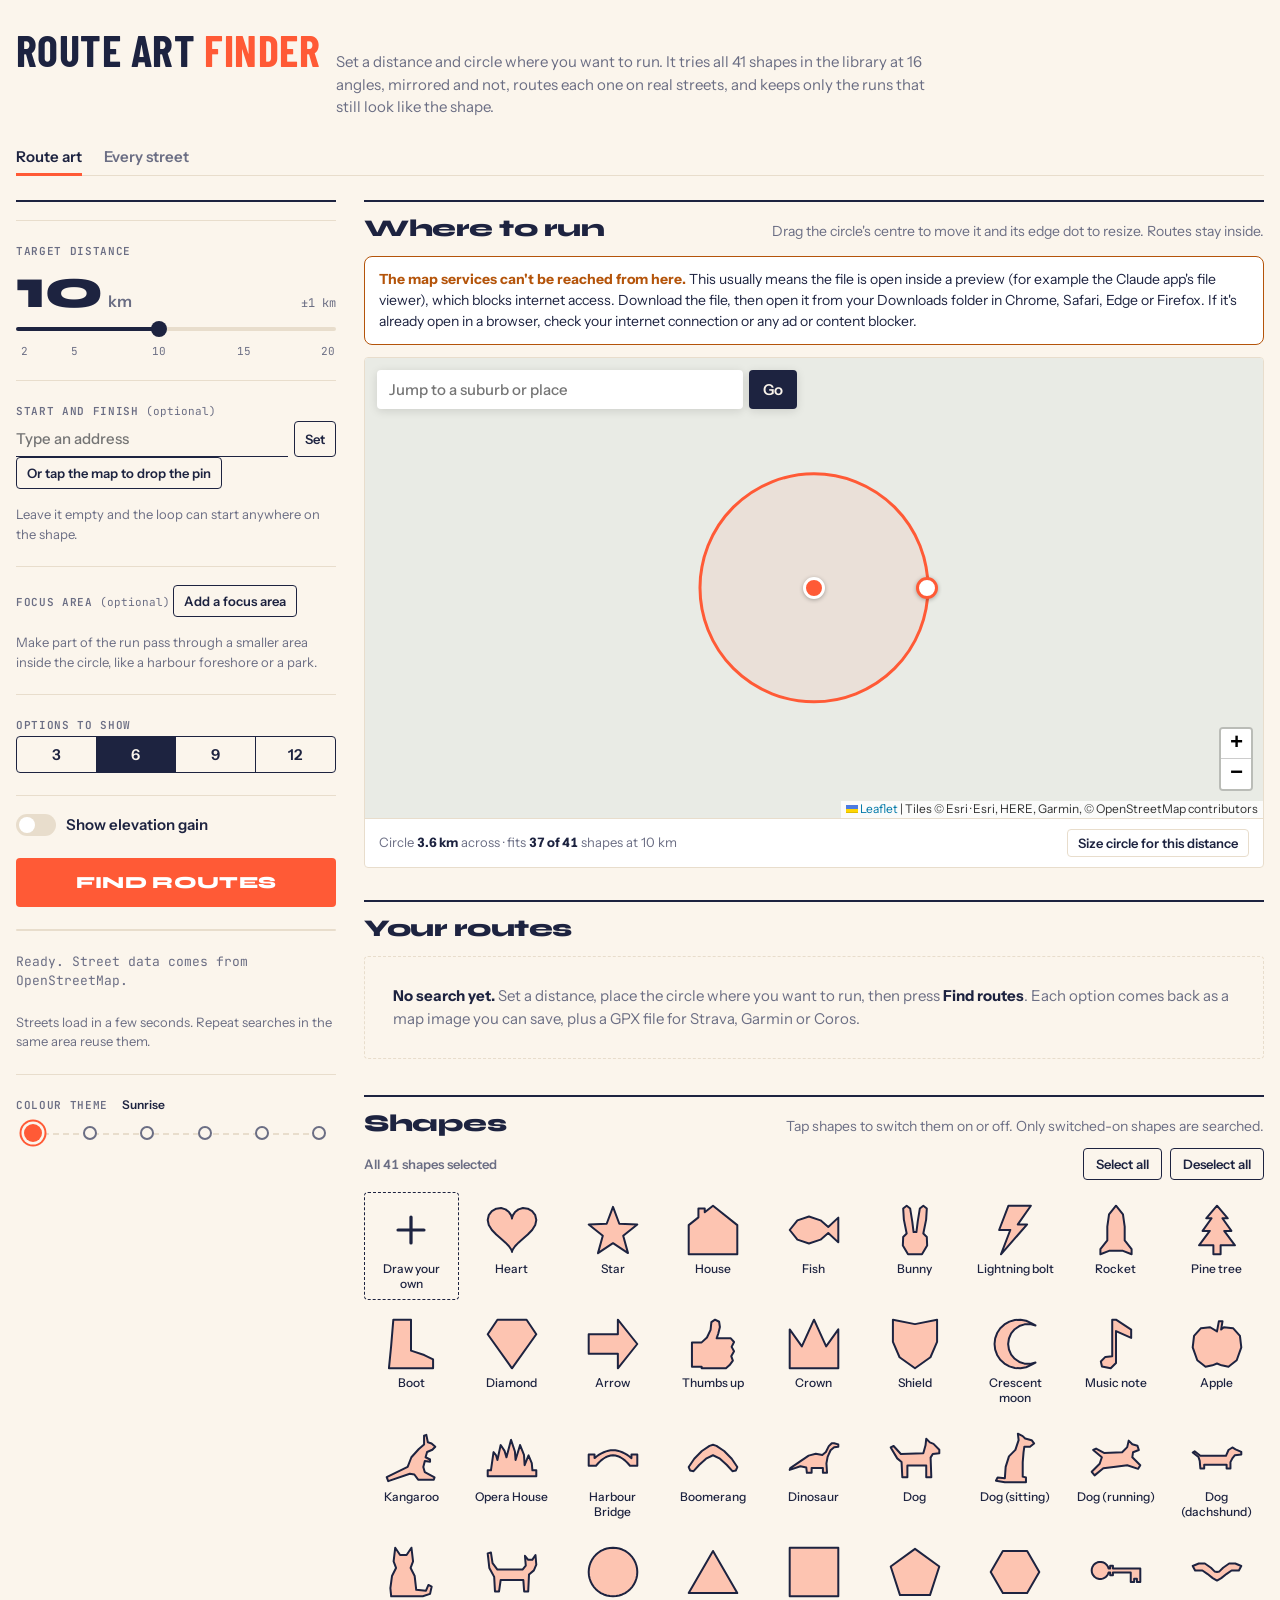
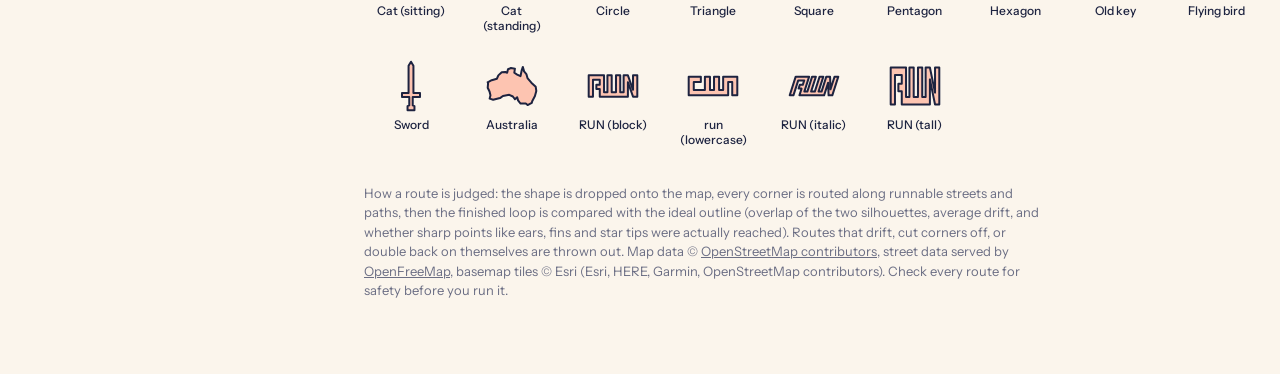
==== commit b143a5a3: "Added a new mode - EVERY STREET" ====
--- a/appsfolder/Strava-route-art-finder.html
+++ b/appsfolder/Strava-route-art-finder.html
@@ -1070,17 +1070,77 @@
 .ep-mark { position: absolute; top: 0; bottom: 0; width: 0; pointer-events: none; }
 .ep-mark i { position: absolute; top: 0; bottom: 0; left: -1px; border-left: 2px solid var(--ink); }
 .ep-mark b { position: absolute; left: -7px; width: 14px; height: 14px; margin-top: -7px; border-radius: 50%; background: var(--map-ink); box-shadow: 0 0 0 3px var(--map-halo); }
+/* ---- Every street mode ---- */
+body.mode-every .art-only, body:not(.mode-every) .every-only { display: none !important; }
+.modes { flex-basis: 100%; display: flex; gap: 22px; border-bottom: 1px solid var(--line); margin-top: 4px; }
+.modes button { background: none; border: 0; border-bottom: 3px solid transparent; border-radius: 0; margin-bottom: -1px; padding: 8px 0 7px; color: var(--muted); font: 600 15px var(--body); }
+.modes button:hover { color: var(--ink); }
+.modes button[aria-selected=true] { color: var(--ink); border-bottom-color: var(--accent); }
+.eschoices { display: flex; flex-direction: column; gap: 6px; }
+.eschoices .hint { margin: 2px 0 0; }
+.eschoices button { text-align: left; background: transparent; color: var(--ink); border: 1px solid var(--line); padding: 8px 10px; font: 500 13px/1.35 var(--body); }
+.eschoices button:hover { border-color: var(--ink); }
+.eschoices button span { color: var(--muted); }
+.essaved { display: flex; flex-wrap: wrap; align-items: center; gap: 6px; margin-top: 4px; }
+.essaved .lbl { flex-basis: 100%; }
+.essub { display: inline-flex; align-items: stretch; border: 1px solid var(--line); border-radius: 4px; overflow: hidden; }
+.essub button { background: transparent; color: var(--ink); border: 0; border-radius: 0; padding: 5px 8px; font: 600 13px var(--body); }
+.essub button small { color: var(--muted); font: 500 11px var(--mono); }
+.essub button[aria-pressed=true] { background: var(--ink); color: var(--paper); }
+.essub button[aria-pressed=true] small { color: inherit; opacity: .75; }
+.essub .esdel { color: var(--muted); border-left: 1px solid var(--line); padding: 5px 7px; font-weight: 600; }
+.essub .esdel.armed { background: var(--warn); color: #fff; font-size: 11px; }
+.esprog .dist small { font-size: 15px; }
+.esbar { height: 6px; border-radius: 3px; background: var(--line); overflow: hidden; }
+.esbar i { display: block; height: 100%; width: 0; background: var(--accent); transition: width .3s; }
+.esline { margin: 0; font-size: 14px; color: var(--muted); font-variant-numeric: tabular-nums; }
+.esline strong { color: var(--ink); }
+.esprog .ghost, .controls .libbtns .ghost { padding: 7px 12px; align-self: flex-start; }
+.controls .libbtns { flex-wrap: wrap; }
+.esfoot { display: flex; flex-wrap: wrap; gap: 4px 16px; align-items: center; justify-content: space-between; flex: 1; }
+.esfoot strong { color: var(--ink); }
+.eslegend { display: inline-flex; flex-wrap: wrap; align-items: center; gap: 4px 6px; }
+.sw { display: inline-block; width: 18px; height: 4px; border-radius: 2px; margin-left: 6px; }
+.sw:first-child { margin-left: 0; }
+.sw.done { background: var(--accent); }
+.sw.todo { background: var(--map-muted); opacity: .55; }
+.sw.edge { height: 0; border-radius: 0; border-top: 2px dashed var(--map-ink); }
+.card h3 em.ok { color: var(--ok); }
+.actions button[data-a=mark] { order: -2; flex: 1 1 100%; background: var(--accent); color: var(--on-accent); border: 0; text-decoration: none; padding: 11px 14px; font-weight: 600; }
+.actions button[data-a=mark][aria-pressed=true] { background: transparent; color: var(--ok); border: 1.5px solid currentColor; padding: 9.5px 14px; }
+.eslogsec { margin-top: 36px; }
+.eslog { list-style: none; margin: 0; padding: 0; border-top: 1px solid var(--line); }
+.eslog li { display: flex; flex-wrap: wrap; align-items: baseline; gap: 4px 14px; padding: 10px 0; border-bottom: 1px solid var(--line); font-size: 14px; }
+.eslog .d { font: 500 12px var(--mono); color: var(--muted); min-width: 8ch; }
+.eslog .k { flex: 1; color: var(--muted); }
+.eslog .k strong { color: var(--ink); font-weight: 600; }
+.eslog button { background: none; border: 0; padding: 0; color: var(--muted); text-decoration: underline; font: 500 13px var(--body); }
+.eslog button.armed { color: var(--warn); }
+/* phones: the map credit line wraps to two lines and covered the edit bar's Undo and Reset */
+@media (max-width: 640px) { .leaflet-bottom.leaflet-left .editbar { margin-bottom: 40px; } }
 </style>
 </head>
 <body>
 <div class="wrap">
   <header>
     <h1>Route Art <span>Finder</span></h1>
-    <p>Set a distance and circle where you want to run. It tries all 41 shapes in the library at 16 angles, mirrored and not, routes each one on real streets, and keeps only the runs that still look like the shape.</p>
+    <p class="art-only">Set a distance and circle where you want to run. It tries all 41 shapes in the library at 16 angles, mirrored and not, routes each one on real streets, and keeps only the runs that still look like the shape.</p>
+    <p class="every-only">Pick a suburb and a distance. It plans loops from your start that cover every street, lane and path in it, and keeps a map of the ones you've done.</p>
+    <nav class="modes" role="tablist" aria-label="Tool"><button type="button" role="tab" id="tabArt" aria-selected="true">Route art</button><button type="button" role="tab" id="tabEvery" aria-selected="false">Every street</button></nav>
   </header>
 
   <div class="layout">
     <form class="controls" id="form" autocomplete="off">
+      <div class="field every-only" id="esSubField">
+        <span class="lbl">Suburb</span>
+        <div class="startrow">
+          <input type="text" id="esSub" placeholder="Type a suburb, like Annandale NSW" aria-label="Suburb">
+          <button type="button" class="ghost" id="esSubGo">Load</button>
+        </div>
+        <div class="eschoices" id="esChoices" hidden></div>
+        <div class="startset" id="esSubInfo" hidden><span id="esSubText"></span></div>
+        <div class="essaved" id="esSaved" hidden></div>
+      </div>
       <div class="field">
         <span class="lbl">Target distance</span>
         <div class="dist"><output id="distOut">10</output><small>km</small><span class="tol">±1 km</span></div>
@@ -1088,7 +1148,7 @@
         <div class="ticks"><span style="--f:0.0000">2</span><span style="--f:0.1667">5</span><span style="--f:0.4444">10</span><span style="--f:0.7222">15</span><span style="--f:1.0000">20</span></div>
       </div>
       <div class="field">
-        <span class="lbl">Start and finish <em>(optional)</em></span>
+        <span class="lbl">Start and finish <em class="art-only">(optional)</em></span>
         <div class="startrow">
           <input type="text" id="start" placeholder="Type an address" aria-label="Start and finish address">
           <button type="button" class="ghost" id="startSet">Set</button>
@@ -1096,8 +1156,9 @@
         <div class="startrow"><button type="button" class="ghost" id="pick" aria-pressed="false" style="padding:7px 10px">Or tap the map to drop the pin</button></div>
         <div class="startset" id="startInfo" hidden><span id="startText"></span><button type="button" id="startClear">Remove</button></div>
       </div>
-      <p class="hint" style="margin-top:-6px">Leave it empty and the loop can start anywhere on the shape.</p>
-      <div class="field" id="focusField">
+      <p class="hint art-only" style="margin-top:-6px">Leave it empty and the loop can start anywhere on the shape.</p>
+      <p class="hint every-only" style="margin-top:-6px">Every run starts and finishes here, even if it's outside the suburb. The streets between get run each time.</p>
+      <div class="field art-only" id="focusField">
         <span class="lbl">Focus area <em>(optional)</em></span>
         <button type="button" class="ghost" id="focusAdd" style="padding:7px 10px">Add a focus area</button>
         <div class="focuson" id="focusOn" hidden>
@@ -1105,23 +1166,37 @@
           <button type="button" class="focusrm" id="focusRemove">Remove focus area</button>
         </div>
       </div>
-      <p class="hint" id="focusHint" style="margin-top:-6px">Make part of the run pass through a smaller area inside the circle, like a harbour foreshore or a park.</p>
-      <div class="field">
+      <p class="hint art-only" id="focusHint" style="margin-top:-6px">Make part of the run pass through a smaller area inside the circle, like a harbour foreshore or a park.</p>
+      <div class="field art-only">
         <span class="lbl">Options to show</span>
         <div class="seg" id="perSeg" role="group" aria-label="Options to show">
           <button type="button" data-n="3" aria-pressed="false">3</button><button type="button" data-n="6" aria-pressed="true">6</button><button type="button" data-n="9" aria-pressed="false">9</button><button type="button" data-n="12" aria-pressed="false">12</button>
         </div>
       </div>
-      <div class="field">
+      <div class="field art-only">
         <label class="toggle" for="elevOn"><input type="checkbox" id="elevOn"> Show elevation gain</label>
         <div class="seg seg3" id="sortSeg" role="group" aria-label="Order routes by" hidden>
           <button type="button" data-s="match" aria-pressed="true">Best match</button><button type="button" data-s="flat" aria-pressed="false">Flattest</button><button type="button" data-s="hilly" aria-pressed="false">Hilliest</button>
         </div>
       </div>
-      <button class="go" id="go" type="submit">Find routes</button>
+      <button class="go art-only" id="go" type="submit">Find routes</button>
+      <button class="go every-only" id="esPlan" type="button">Plan runs</button>
       <div class="bar" aria-hidden="true"><i id="barFill"></i></div>
       <div class="status" id="status" role="status">Ready. Street data comes from OpenStreetMap.</div>
-      <p class="hint">Streets load in a few seconds. Repeat searches in the same area reuse them.</p>
+      <p class="hint art-only">Streets load in a few seconds. Repeat searches in the same area reuse them.</p>
+      <div class="field every-only esprog" id="esProg" hidden>
+        <span class="lbl">Progress</span>
+        <div class="dist"><output id="esPct">–</output><small>% done</small></div>
+        <div class="esbar" aria-hidden="true"><i id="esBarFill"></i></div>
+        <p class="esline" id="esLine"></p>
+        <button type="button" class="ghost" id="esImg">Save progress image</button>
+      </div>
+      <div class="field every-only">
+        <span class="lbl">Backup</span>
+        <div class="libbtns"><button type="button" class="ghost" id="esExport">Export backup</button><button type="button" class="ghost" id="esImport">Import backup</button></div>
+        <input type="file" id="esFile" accept=".json,application/json" hidden>
+        <p class="hint">Progress is saved in this browser. Export a backup now and then, and import it on another phone or computer.</p>
+      </div>
       <div class="field themes">
         <span class="lbl">Colour theme <em id="themeName"></em></span>
         <div class="track" id="themeTabs" role="group" aria-label="Colour theme"><button type="button" data-t="sunrise" title="Sunrise" style="--c:#ff5a36"><span class="sr">Sunrise</span></button><button type="button" data-t="lagoon" title="Lagoon" style="--c:#00a396"><span class="sr">Lagoon</span></button><button type="button" data-t="harbour" title="Harbour" style="--c:#0057ff"><span class="sr">Harbour</span></button><button type="button" data-t="bush" title="Bush" style="--c:#4c7a2e"><span class="sr">Bush</span></button><button type="button" data-t="plain" title="Plain" style="--c:#111111"><span class="sr">Plain</span></button><button type="button" data-t="night" title="Night" style="--c:#9b7bff"><span class="sr">Night</span></button></div>
@@ -1130,7 +1205,7 @@
 
     <main>
       <section class="where">
-        <div class="section-h"><h2>Where to run</h2><p>Drag the circle's centre to move it and its edge dot to resize. Routes stay inside.</p></div>
+        <div class="section-h"><h2>Where to run</h2><p class="art-only">Drag the circle's centre to move it and its edge dot to resize. Routes stay inside.</p><p class="every-only">Grey streets are still to run, coloured ones are done.</p></div>
         <div class="netwarn" id="netwarn" role="alert" hidden><strong>The map services can't be reached from here.</strong> This usually means the file is open inside a preview (for example the Claude app's file viewer), which blocks internet access. Download the file, then open it from your Downloads folder in Chrome, Safari, Edge or Firefox. If it's already open in a browser, check your internet connection or any ad or content blocker.</div>
         <div class="mapbox">
           <div id="map" role="application" aria-label="Map for choosing the running area"></div>
@@ -1138,7 +1213,7 @@
             <input type="text" id="jumpTo" placeholder="Jump to a suburb or place" aria-label="Jump to a place">
             <button type="submit">Go</button>
           </form>
-          <div class="mapfoot"><span id="circleInfo"></span><button type="button" id="fit">Size circle for this distance</button></div>
+          <div class="mapfoot"><span id="circleInfo" class="art-only"></span><button type="button" id="fit" class="art-only">Size circle for this distance</button><span id="esFoot" class="every-only esfoot"></span></div>
           <div class="elevpanel" id="elevPanel" hidden>
             <div class="ep-head"><span class="ep-name" id="epName"></span><span class="ep-stats" id="epStats"></span><span class="ep-at" id="epAt" aria-live="off"></span></div>
             <div class="ep-graph" id="epGraph" aria-label="Elevation along the route on the map. Hover or drag along it to see where you are on the route."></div>
@@ -1146,14 +1221,26 @@
         </div>
       </section>
 
-      <section id="results">
+      <section id="results" class="art-only">
         <div class="section-h"><h2>Your routes</h2><p id="summary"></p></div>
         <div class="empty" id="empty"><strong>No search yet.</strong> Set a distance, place the circle where you want to run, then press <strong>Find routes</strong>. Each option comes back as a map image you can save, plus a GPX file for Strava, Garmin or Coros.</div>
         <div class="cards" id="cards"></div>
         <button class="more" id="more" type="button" hidden>Show more</button>
       </section>
 
-      <section class="library">
+      <section id="esRuns" class="every-only">
+        <div class="section-h"><h2>Planned runs</h2><p id="esSummary"></p></div>
+        <div class="empty" id="esEmpty"></div>
+        <div class="cards" id="esCards"></div>
+        <button class="more" id="esMore" type="button" hidden>Show more</button>
+      </section>
+
+      <section id="esLogSec" class="every-only eslogsec" hidden>
+        <div class="section-h"><h2>Runs you've done</h2><p id="esLogSum"></p></div>
+        <ol class="eslog" id="esLog"></ol>
+      </section>
+
+      <section class="library art-only">
         <div class="section-h"><h2>Shapes</h2><p>Tap shapes to switch them on or off. Only switched-on shapes are searched.</p></div>
         <div class="libbar">
           <span id="libCount" aria-live="polite"></span>
@@ -1162,7 +1249,7 @@
         <div class="shapes" id="shapes"></div>
       </section>
 
-      <p class="note">How a route is judged: the shape is dropped onto the map, every corner is routed along runnable streets and paths, then the finished loop is compared with the ideal outline (overlap of the two silhouettes, average drift, and whether sharp points like ears, fins and star tips were actually reached). Routes that drift, cut corners off, or double back on themselves are thrown out. Map data © <a href="https://www.openstreetmap.org/copyright" target="_blank" rel="noopener">OpenStreetMap contributors</a>, street data served by <a href="https://openfreemap.org" target="_blank" rel="noopener">OpenFreeMap</a>, basemap tiles © Esri (Esri, HERE, Garmin, OpenStreetMap contributors). Check every route for safety before you run it.</p>
+      <p class="note"><span class="every-only">Every street counts the streets, lanes, footpaths, park paths and public driveways inside the suburb boundary. Footpaths running right beside a road count as part of that road. A street is done when a run you've ticked off goes along it. </span><span class="art-only">How a route is judged: the shape is dropped onto the map, every corner is routed along runnable streets and paths, then the finished loop is compared with the ideal outline (overlap of the two silhouettes, average drift, and whether sharp points like ears, fins and star tips were actually reached). Routes that drift, cut corners off, or double back on themselves are thrown out. </span>Map data © <a href="https://www.openstreetmap.org/copyright" target="_blank" rel="noopener">OpenStreetMap contributors</a>, street data served by <a href="https://openfreemap.org" target="_blank" rel="noopener">OpenFreeMap</a>, basemap tiles © Esri (Esri, HERE, Garmin, OpenStreetMap contributors). Check every route for safety before you run it.</p>
     </main>
   </div>
 </div>
@@ -1355,7 +1442,7 @@
         const i = getIdx(id);
         if (i >= 0 && prev >= 0 && i !== prev) {
           const key = i < prev ? i * 4294967296 + prev : prev * 4294967296 + i;
-          if (!pairs.has(key)) pairs.set(key, [Math.min(i, prev), Math.max(i, prev)]);
+          if (!pairs.has(key)) pairs.set(key, e.kind === undefined ? [Math.min(i, prev), Math.max(i, prev)] : [Math.min(i, prev), Math.max(i, prev), e.kind]);
         }
         prev = i;
       }
@@ -1380,7 +1467,7 @@
     for (let i = 0; i < n; i++) if (comp[i] === best) map[i] = m++;
     const X = new Float64Array(m), Y = new Float64Array(m), LAT = new Float64Array(m), LON = new Float64Array(m);
     for (let i = 0; i < n; i++) if (map[i] >= 0) { X[map[i]] = xs[i]; Y[map[i]] = ys[i]; LAT[map[i]] = lat[i]; LON[map[i]] = lon[i]; }
-    const E = edges.filter(([a, b]) => map[a] >= 0 && map[b] >= 0).map(([a, b]) => [map[a], map[b]]);
+    const E = edges.filter(([a, b]) => map[a] >= 0 && map[b] >= 0).map(([a, b, k]) => [map[a], map[b], k]);
     const start = new Int32Array(m + 1);
     for (const [a, b] of E) { start[a + 1]++; start[b + 1]++; }
     for (let i = 0; i < m; i++) start[i + 1] += start[i];
@@ -1393,6 +1480,7 @@
     let x0 = Infinity, x1 = -Infinity, y0 = Infinity, y1 = -Infinity;
     for (let i = 0; i < m; i++) { x0 = Math.min(x0, X[i]); x1 = Math.max(x1, X[i]); y0 = Math.min(y0, Y[i]); y1 = Math.max(y1, Y[i]); }
     const g = { n: m, X, Y, LAT, LON, start, to, len, eid, nEdges: E.length, bounds: [x0, y0, x1, y1] };
+    if (E.some(e => e[2] !== undefined)) g.ekind = Int8Array.from(E, e => e[2] | 0); // street kind per segment (Every street mode only)
     buildNodeIndex(g); buildDistGrid(g, E);
     return g;
   }
@@ -1998,6 +2086,10 @@
   const DROP_SUB = new Set(["platform", "corridor", "steps", "bridleway", "elevator"]);
   const DROP_SERVICE = new Set(["parking_aisle", "driveway", "drive-through"]);
   const runnable = p => KEEP.has(p.class) && !DROP_SUB.has(p.subclass) && !DROP_SERVICE.has(p.service) && p.access !== "no" && p.access !== "private" && p.foot !== "no" && p.indoor !== 1;
+  /* "Every street" mode also keeps public driveways (private ones are already dropped by the access check) */
+  const runnableEvery = p => runnable(p) || (p.service === "driveway" && runnable({ ...p, service: undefined }));
+  /* street kind for "Every street": 0 road, 1 lane or service road, 2 driveway, 3 footpath, cycleway or track */
+  const kindOf = p => p.service === "driveway" ? 2 : p.class === "service" ? 1 : (p.class === "path" || p.class === "track" || p.class === "pedestrian") ? 3 : 0;
 
   /* clip a polyline to the square [0,E]x[0,E]; returns pieces */
   function clip(line, E) {
@@ -2029,14 +2121,14 @@
   /* tiles: [{x, y, buf}] -> OSM-style elements for RouteArt.buildGraph.
      Tile geometry is simplified, so junctions are rebuilt geometrically: lines that cross
      (unless one is a bridge or tunnel) or end on another line are joined there. */
-  function toElements(tiles) {
-    const n = 2 ** Z, lines = [];
+  function toElements(tiles, opts = {}) {
+    const n = 2 ** Z, lines = [], keep = opts.every ? runnableEvery : runnable;
     for (const { x: tx, y: ty, buf } of tiles) {
       for (const f of decodeLayer(buf, "transportation")) {
-        if (!runnable(f.props)) continue;
-        const E = f.extent, Q = 4096 / E, raised = !!f.props.brunnel;
+        if (!keep(f.props)) continue;
+        const E = f.extent, Q = 4096 / E, raised = !!f.props.brunnel, kind = opts.every ? kindOf(f.props) : undefined;
         for (const line of f.lines) for (const piece of clip(line, E))
-          lines.push({ pts: piece.map(([x, y]) => [(tx * E + x) * Q, (ty * E + y) * Q]), raised });
+          lines.push({ pts: piece.map(([x, y]) => [(tx * E + x) * Q, (ty * E + y) * Q]), raised, kind });
       }
     }
     // spatial hash of segments
@@ -2084,15 +2176,397 @@
           const [ax, ay] = l.pts[i], [bx, by] = l.pts[i + 1]; push(ax + (bx - ax) * t, ay + (by - ay) * t);
         }
       }
-      if (ids.length > 1) ways.push({ type: "way", nodes: ids });
+      if (ids.length > 1) ways.push(l.kind === undefined ? { type: "way", nodes: ids } : { type: "way", nodes: ids, kind: l.kind });
     }
     // T-junction ends that stopped just short: link them to the cut point they belong to
     return [...nodes.values(), ...ways];
   }
-  return { Z, tileRange, decodeLayer, toElements, clip };
+  /* street names (Every street mode): named lines as {type: "name", name, ll: [[lat, lon], ...]} */
+  function names(tiles) {
+    const n = 2 ** Z, out = [];
+    for (const { x: tx, y: ty, buf } of tiles) for (const f of decodeLayer(buf, "transportation_name")) {
+      if (!f.props.name) continue;
+      const E = f.extent;
+      for (const line of f.lines) for (const piece of clip(line, E)) out.push({ type: "name", name: String(f.props.name), ll: piece.map(([x, y]) => {
+        const mx = (tx * E + x) / (E * n), my = (ty * E + y) / (E * n);
+        return [+(Math.atan(Math.sinh(Math.PI * (1 - 2 * my))) * 180 / Math.PI).toFixed(6), +(mx * 360 - 180).toFixed(6)];
+      }) });
+    }
+    return out;
+  }
+  return { Z, tileRange, decodeLayer, toElements, clip, names };
 })();
 if (typeof module !== "undefined") module.exports = StreetTiles;
 /*TILES-END*/
+
+/*EVERY-START*/
+/* "Every street" engine: which street segments are in the suburb, which are done, and planning the next runs.
+   Works on the graph from RouteArt.buildGraph (metres, y south). Street "chains" run junction to junction. */
+const EveryStreet = (() => {
+  /* even-odd point-in-polygon over all rings (outer rings and holes, any number of polygons) */
+  function inRings(rings, x, y) {
+    let inside = false;
+    for (const ring of rings) {
+      for (let i = 0, j = ring.length - 1; i < ring.length; j = i++) {
+        const [xi, yi] = ring[i], [xj, yj] = ring[j];
+        if ((yi > y) !== (yj > y) && x < (xj - xi) * (y - yi) / (yj - yi) + xi) inside = !inside;
+      }
+    }
+    return inside;
+  }
+  const edgeOf = (g, a, b) => { for (let e = g.start[a]; e < g.start[a + 1]; e++) if (g.to[e] === b) return e; return -1; };
+
+  /* street chains between junctions. force: node ids that must be chain ends (the start of a run) */
+  function chains(g, force) {
+    const deg = n => g.start[n + 1] - g.start[n];
+    const isJ = new Uint8Array(g.n);
+    for (let i = 0; i < g.n; i++) if (deg(i) !== 2) isJ[i] = 1;
+    if (force) for (const f of force) if (f >= 0) isJ[f] = 1;
+    const seenE = new Uint8Array(g.nEdges), out = [];
+    const walk = (a, e0) => {
+      const nodes = [a], eids = []; let prev = a, e = e0, len = 0;
+      for (;;) {
+        const v = g.to[e]; seenE[g.eid[e]] = 1; eids.push(g.eid[e]); len += g.len[e]; nodes.push(v);
+        if (isJ[v] || v === a) break;
+        let next = -1;
+        for (let k = g.start[v]; k < g.start[v + 1]; k++) if (g.to[k] !== prev && !seenE[g.eid[k]]) { next = k; break; }
+        if (next < 0) break;
+        prev = v; e = next;
+      }
+      out.push({ a, b: nodes[nodes.length - 1], nodes, eids, len });
+    };
+    for (let a = 0; a < g.n; a++) if (isJ[a]) for (let e = g.start[a]; e < g.start[a + 1]; e++) if (!seenE[g.eid[e]]) walk(a, e);
+    // loops with no junction on them at all (an island ring of paths)
+    for (let a = 0; a < g.n; a++) for (let e = g.start[a]; e < g.start[a + 1]; e++) if (!seenE[g.eid[e]]) { isJ[a] = 1; walk(a, e); }
+    return out;
+  }
+
+  /* per segment: does it count towards the suburb? inside it, and not a footpath running alongside a road */
+  function analyse(g, rings, names) {
+    const E = g.nEdges, mx = new Float64Array(E), my = new Float64Array(E), elen = new Float64Array(E), ea = new Int32Array(E), eb = new Int32Array(E);
+    for (let u = 0; u < g.n; u++) for (let e = g.start[u]; e < g.start[u + 1]; e++) {
+      const v = g.to[e]; if (v < u) continue; const k = g.eid[e];
+      mx[k] = (g.X[u] + g.X[v]) / 2; my[k] = (g.Y[u] + g.Y[v]) / 2; elen[k] = g.len[e]; ea[k] = u; eb[k] = v;
+    }
+    const inside = new Uint8Array(E);
+    for (let k = 0; k < E; k++) inside[k] = inRings(rings, mx[k], my[k]) ? 1 : 0;
+    const kind = g.ekind || new Int8Array(E);
+    // spatial hash of road segments (kind 0 and 1) to spot footpaths drawn beside them
+    const CS = 30, hash = new Map(), key = (i, j) => i * 1e6 + j;
+    for (let k = 0; k < E; k++) if (kind[k] <= 1) {
+      const x0 = Math.min(g.X[ea[k]], g.X[eb[k]]) - 16, x1 = Math.max(g.X[ea[k]], g.X[eb[k]]) + 16, y0 = Math.min(g.Y[ea[k]], g.Y[eb[k]]) - 16, y1 = Math.max(g.Y[ea[k]], g.Y[eb[k]]) + 16;
+      for (let i = Math.floor(x0 / CS); i <= Math.floor(x1 / CS); i++) for (let j = Math.floor(y0 / CS); j <= Math.floor(y1 / CS); j++) { const h = key(i, j); let b = hash.get(h); if (!b) hash.set(h, b = []); b.push(k); }
+    }
+    const besideRoad = k => {
+      const ax = g.X[ea[k]], ay = g.Y[ea[k]], bx = g.X[eb[k]], by = g.Y[eb[k]], L = Math.hypot(bx - ax, by - ay);
+      const b = hash.get(key(Math.floor(mx[k] / CS), Math.floor(my[k] / CS))); if (!b) return false;
+      for (const r of b) {
+        const px = g.X[ea[r]], py = g.Y[ea[r]], qx = g.X[eb[r]], qy = g.Y[eb[r]], dx = qx - px, dy = qy - py, RL = Math.hypot(dx, dy);
+        if (!RL) continue;
+        const t = Math.max(0, Math.min(1, ((mx[k] - px) * dx + (my[k] - py) * dy) / (RL * RL)));
+        if (Math.hypot(px + t * dx - mx[k], py + t * dy - my[k]) > 15) continue;
+        if (L < 1 || Math.abs((bx - ax) * dx + (by - ay) * dy) / (L * RL) > 0.9) return true; // within ~25° of parallel
+      }
+      return false;
+    };
+    const ch = chains(g);
+    const required = new Uint8Array(E), chainOf = new Int32Array(E).fill(-1);
+    ch.forEach((c, ci) => {
+      for (const k of c.eids) chainOf[k] = ci;
+      let inLen = 0; for (const k of c.eids) if (inside[k]) inLen += elen[k];
+      if (!inLen) return;
+      if (kind[c.eids[0]] === 3) { // a footpath: skip it when most of it shadows a road
+        let side = 0; for (const k of c.eids) if (besideRoad(k)) side += elen[k];
+        if (side > 0.6 * c.len) { c.beside = true; return; }
+      }
+      for (const k of c.eids) if (inside[k]) required[k] = 1;
+    });
+    // street names (from the map's name layer): nearest named line to each counted chain
+    const chainName = new Array(ch.length).fill(null);
+    if (names && names.length) {
+      const NH = new Map(), NC = 40;
+      names.forEach((nl, ni) => { for (let i = 1; i < nl.xy.length; i++) {
+        const [ax, ay] = nl.xy[i - 1], [bx, by] = nl.xy[i];
+        for (let a = Math.floor((Math.min(ax, bx) - 12) / NC); a <= Math.floor((Math.max(ax, bx) + 12) / NC); a++) for (let b = Math.floor((Math.min(ay, by) - 12) / NC); b <= Math.floor((Math.max(ay, by) + 12) / NC); b++) { const h = key(a, b); let s = NH.get(h); if (!s) NH.set(h, s = []); s.push(ni, i); }
+      } });
+      ch.forEach((c, ci) => {
+        const votes = new Map();
+        for (const k of c.eids) {
+          if (!required[k]) continue;
+          const s = NH.get(key(Math.floor(mx[k] / NC), Math.floor(my[k] / NC))); if (!s) continue;
+          let best = -1, bd = 12;
+          for (let q = 0; q < s.length; q += 2) {
+            const nl = names[s[q]], [ax, ay] = nl.xy[s[q + 1] - 1], [bx, by] = nl.xy[s[q + 1]], dx = bx - ax, dy = by - ay, L2 = dx * dx + dy * dy;
+            const t = L2 ? Math.max(0, Math.min(1, ((mx[k] - ax) * dx + (my[k] - ay) * dy) / L2)) : 0, d = Math.hypot(ax + t * dx - mx[k], ay + t * dy - my[k]);
+            if (d < bd) { bd = d; best = s[q]; }
+          }
+          if (best >= 0) { const nm = names[best].name; votes.set(nm, (votes.get(nm) || 0) + elen[k]); }
+        }
+        let top = null, tv = 0; for (const [nm, v] of votes) if (v > tv) { tv = v; top = nm; }
+        chainName[ci] = top;
+      });
+    }
+    let total = 0; for (let k = 0; k < E; k++) if (required[k]) total += elen[k];
+    return { required, inside, elen, chainOf, chains: ch, chainName, total, mx, my, ea, eb };
+  }
+
+  /* which segments a set of runs (arrays of [x, y]) went along: every sample of the segment within tol of a run */
+  function matchRuns(g, an, runsXY, tol = 7) {
+    const E = g.nEdges, done = new Uint8Array(E);
+    if (!runsXY.length) return done;
+    const CS = 25, hash = new Map(), key = (i, j) => i * 1e6 + j, segs = [];
+    for (const pts of runsXY) for (let i = 1; i < pts.length; i++) {
+      const [ax, ay] = pts[i - 1], [bx, by] = pts[i], s = segs.length; segs.push(ax, ay, bx, by);
+      for (let a = Math.floor((Math.min(ax, bx) - tol) / CS); a <= Math.floor((Math.max(ax, bx) + tol) / CS); a++) for (let b = Math.floor((Math.min(ay, by) - tol) / CS); b <= Math.floor((Math.max(ay, by) + tol) / CS); b++) { const h = key(a, b); let l = hash.get(h); if (!l) hash.set(h, l = []); l.push(s); }
+    }
+    const near = (x, y) => {
+      const l = hash.get(key(Math.floor(x / CS), Math.floor(y / CS))); if (!l) return false;
+      for (const s of l) {
+        const ax = segs[s], ay = segs[s + 1], dx = segs[s + 2] - ax, dy = segs[s + 3] - ay, L2 = dx * dx + dy * dy;
+        const t = L2 ? Math.max(0, Math.min(1, ((x - ax) * dx + (y - ay) * dy) / L2)) : 0;
+        if (Math.hypot(ax + t * dx - x, ay + t * dy - y) <= tol) return true;
+      }
+      return false;
+    };
+    for (let k = 0; k < E; k++) {
+      if (!an.inside[k] && !an.required[k]) continue;
+      const ax = g.X[an.ea[k]], ay = g.Y[an.ea[k]], bx = g.X[an.eb[k]], by = g.Y[an.eb[k]], L = an.elen[k];
+      const n = Math.max(1, Math.ceil(L / 10)); let ok = true;
+      for (let i = 0; i <= n && ok; i++) { const t = L > 8 ? 0.1 + 0.8 * i / n : 0.5; if (!near(ax + (bx - ax) * t, ay + (by - ay) * t)) ok = false; if (L <= 8) break; }
+      if (ok) done[k] = 1;
+    }
+    return done;
+  }
+
+  /* progress figures: by length, and by named street (a street counts when 95% of its length in the suburb is done) */
+  function progress(an, done) {
+    let doneLen = 0; const streets = new Map();
+    for (let k = 0; k < an.required.length; k++) {
+      if (!an.required[k]) continue;
+      if (done[k]) doneLen += an.elen[k];
+      const nm = an.chainName[an.chainOf[k]]; if (!nm) continue;
+      let s = streets.get(nm); if (!s) streets.set(nm, s = { len: 0, done: 0 });
+      s.len += an.elen[k]; if (done[k]) s.done += an.elen[k];
+    }
+    let nDone = 0; for (const s of streets.values()) if (s.done >= 0.95 * s.len) nDone++;
+    return { total: an.total, done: doneLen, frac: an.total ? doneLen / an.total : 0, streets: streets.size, streetsDone: nDone };
+  }
+
+  /* ---------- planning: a loop from the start that covers as much undone street as it can within the distance ---------- */
+  class Heap {
+    constructor() { this.k = []; this.v = []; }
+    push(key, val) { const k = this.k, v = this.v; let i = k.length; k.push(key); v.push(val); while (i > 0) { const p = (i - 1) >> 1; if (k[p] <= key) break; k[i] = k[p]; v[i] = v[p]; i = p; } k[i] = key; v[i] = val; }
+    pop() { const k = this.k, v = this.v, top = v[0], lk = k.pop(), lv = v.pop(), n = k.length; if (n) { let i = 0; for (;;) { let c = 2 * i + 1; if (c >= n) break; if (c + 1 < n && k[c + 1] < k[c]) c++; if (k[c] >= lk) break; k[i] = k[c]; v[i] = v[c]; i = c; } k[i] = lk; v[i] = lv; } return top; }
+    get size() { return this.k.length; }
+  }
+  /* junction graph built once per start: chains with the start forced to be a junction */
+  function prepare(g, an, startNode) {
+    const ch = chains(g, [startNode]), jIdx = new Map(), J = [];
+    const jid = n => { let j = jIdx.get(n); if (j === undefined) { j = J.length; jIdx.set(n, j); J.push(n); } return j; };
+    const adj = [];
+    ch.forEach((c, ci) => {
+      c.ja = jid(c.a); c.jb = jid(c.b);
+      let need = 0; for (const k of c.eids) if (an.required[k]) need += an.elen[k];
+      c.reqLen = need;
+      (adj[c.ja] = adj[c.ja] || []).push(ci);
+      if (c.jb !== c.ja) (adj[c.jb] = adj[c.jb] || []).push(ci);
+    });
+    for (let j = 0; j < J.length; j++) if (!adj[j]) adj[j] = [];
+    return { ch, J, adj, s: jid(startNode) };
+  }
+  // Dijkstra on the junction graph. weight(ci) -> cost; also tracks real metres. limit: stop beyond this real distance
+  function dijkstra(P, src, weight, limit, stopWhen, expose) {
+    const n = P.J.length, dw = new Float64Array(n).fill(Infinity), dr = new Float64Array(n).fill(Infinity), via = new Int32Array(n).fill(-1), fin = new Uint8Array(n);
+    if (expose) expose(dw, dr);
+    dw[src] = 0; dr[src] = 0; const h = new Heap(); h.push(0, src);
+    while (h.size) {
+      const u = h.pop(), du = dw[u];
+      if (fin[u]) continue; fin[u] = 1;
+      if (stopWhen && stopWhen(u, du)) break;
+      for (const ci of P.adj[u]) {
+        const c = P.ch[ci], v = c.ja === u ? c.jb : c.ja, nr = dr[u] + c.len;
+        if (nr > limit) continue;
+        const nw = du + weight(ci);
+        if (nw < dw[v]) { dw[v] = nw; dr[v] = nr; via[v] = ci; h.push(nw, v); }
+      }
+    }
+    return { dw, dr, via };
+  }
+  const pathChains = (P, via, src, dst) => { const out = []; let v = dst; while (v !== src) { const ci = via[v]; out.push(ci); const c = P.ch[ci]; v = c.ja === v ? c.jb : c.ja; } return out.reverse(); };
+
+  function greedy(g, an, P, covered, targetM, tolM, rnd) {
+    const cov = covered.slice(), need = new Float64Array(P.ch.length);
+    P.ch.forEach((c, ci) => { let s = 0; for (const k of c.eids) if (an.required[k] && !cov[k]) s += an.elen[k]; need[ci] = s; });
+    const maxM = targetM + tolM * 0.6;
+    const home = dijkstra(P, P.s, ci => P.ch[ci].len, maxM / 2 + 2000);
+    const take = ci => { for (const k of P.ch[ci].eids) if (an.required[k] && !cov[k]) cov[k] = 1; need[ci] = 0; };
+    // a chain with undone street is cheaper to pass along, so connections also pick up new streets
+    const wgt = ci => P.ch[ci].len * (need[ci] > 0 ? 0.55 : 1);
+    let cur = P.s, used = 0, gain = 0; const seq = []; // [ci, fromJunction]
+    let Lmax = 0; for (const c of P.ch) Lmax = Math.max(Lmax, c.len);
+    let D_dw = null, D_dr = null;
+    for (let step = 0; step < 4000; step++) {
+      const left = maxM - used;
+      let best = null, bs = 0, D = null;
+      // candidates are checked as the search reaches them, so it can stop once nothing further away could win
+      D = dijkstra(P, cur, wgt, left, (u, du) => {
+        if (best && Lmax / (du + Lmax) < bs * 0.98) return true;
+        for (const ci of P.adj[u]) {
+          if (need[ci] <= 0) continue;
+          const c = P.ch[ci], v = c.ja === u ? c.jb : c.ja, back = home.dr[v];
+          if (back === Infinity || used + D_dr(u) + c.len + back > maxM) continue;
+          let sc = need[ci] / (D_dw(u) + c.len + 1);
+          if (rnd) sc *= 1 + rnd() * 0.35;
+          if (sc > bs) { bs = sc; best = { ci, u, v }; }
+        }
+        return false;
+      }, (dw, dr) => { D_dw = i => dw[i]; D_dr = i => dr[i]; });
+      if (!best) break;
+      for (const ci of pathChains(P, D.via, cur, best.u)) { gain += need[ci]; take(ci); seq.push([ci, cur]); cur = P.ch[ci].ja === cur ? P.ch[ci].jb : P.ch[ci].ja; used += P.ch[ci].len; }
+      gain += need[best.ci]; take(best.ci); seq.push([best.ci, cur]); cur = best.v; used += P.ch[best.ci].len;
+    }
+    // home: prefer a way back along undone streets if it still fits, else the shortest
+    if (cur !== P.s) {
+      let D = dijkstra(P, cur, wgt, Infinity, u => u === P.s);
+      if (used + D.dr[P.s] > maxM + tolM * 0.4) D = dijkstra(P, cur, ci => P.ch[ci].len, Infinity, u => u === P.s);
+      for (const ci of pathChains(P, D.via, cur, P.s)) { gain += need[ci]; take(ci); seq.push([ci, cur]); cur = P.ch[ci].ja === cur ? P.ch[ci].jb : P.ch[ci].ja; used += P.ch[ci].len; }
+    }
+    // expand to graph nodes
+    const path = [P.J[P.s]];
+    for (const [ci, fromJ] of seq) {
+      const c = P.ch[ci], nodes = P.J[fromJ] === c.a ? c.nodes : c.nodes.slice().reverse();
+      for (let i = 1; i < nodes.length; i++) path.push(nodes[i]);
+    }
+    return { path, length: used, gain, covered: cov };
+  }
+  // seeded random numbers so the same suburb and start plan the same way every time
+  const mulberry = seed => () => { seed |= 0; seed = seed + 0x6D2B79F5 | 0; let t = Math.imul(seed ^ seed >>> 15, 1 | seed); t = t + Math.imul(t ^ t >>> 7, 61 | t) ^ t; return ((t ^ t >>> 14) >>> 0) / 4294967296; };
+  const tick = () => new Promise(r => setTimeout(r, 0));
+
+  /* plan one run: several greedy passes with a little randomness, keep the one with the most new street */
+  async function planRun(g, an, P, covered, targetM, tolM = 1000, trials = 10) {
+    let best = null;
+    for (let t = 0; t < trials; t++) {
+      const r = greedy(g, an, P, covered, targetM, tolM, t ? mulberry(t * 7919 + 17) : null);
+      const off = Math.max(0, Math.abs(r.length - targetM) - tolM);
+      r.score = r.gain - 0.5 * off;
+      if (!best || r.score > best.score) best = r;
+      await tick();
+    }
+    return best;
+  }
+  /* plan runs until the suburb is done or the rest is out of reach. onRun(run, index) after each one */
+  async function planAll(g, an, startNode, done, targetM, opts = {}) {
+    const P = prepare(g, an, startNode), maxRuns = opts.maxRuns || 60, out = [];
+    let covered = done.slice();
+    for (let i = 0; i < maxRuns; i++) {
+      const r = await planRun(g, an, P, covered, targetM, opts.tolM ?? 1000, opts.trials || 10);
+      if (!r || r.gain < Math.min(150, 0.03 * targetM)) break;
+      out.push(r); covered = r.covered;
+      if (opts.onRun) opts.onRun(r, i);
+      if (opts.cancelled && opts.cancelled()) break;
+    }
+    let left = 0; for (let k = 0; k < covered.length; k++) if (an.required[k] && !covered[k]) left += an.elen[k];
+    return { runs: out, leftM: left, covered };
+  }
+  /* Alternative planner, "route first, split second": one long tour over every undone street (always to the nearest
+     next one), then cut into loops from the start, choosing the cuts so the fewest loops fit the distance. */
+  function giantTour(P, an, covered, rnd) {
+    const cov = covered.slice(), need = new Float64Array(P.ch.length);
+    P.ch.forEach((c, ci) => { let s = 0; for (const k of c.eids) if (an.required[k] && !cov[k]) s += an.elen[k]; need[ci] = s; });
+    const T = []; // traversals: { ci, from, to, len, gain }
+    const go = (ci, from) => { const c = P.ch[ci], to = c.ja === from ? c.jb : c.ja; T.push({ ci, from, to, len: c.len, gain: need[ci] }); for (const k of c.eids) if (an.required[k]) cov[k] = 1; need[ci] = 0; return to; };
+    let cur = P.s;
+    for (;;) {
+      let best = null, bd = Infinity; const cands = [];
+      const D = dijkstra(P, cur, ci => P.ch[ci].len, Infinity, (u, du) => {
+        if (du > bd * (rnd ? 1.25 : 1) + 1) return true;
+        for (const ci of P.adj[u]) if (need[ci] > 0) { cands.push([ci, u, du]); if (du < bd) { bd = du; best = [ci, u]; } }
+        return false;
+      });
+      if (!best) break;
+      if (rnd && cands.length > 1) { const near = cands.filter(c => c[2] <= bd * 1.25 + 1); const pick = near[Math.floor(rnd() * near.length)]; best = [pick[0], pick[1]]; }
+      for (const ci of pathChains(P, D.via, cur, best[1])) cur = go(ci, cur);
+      cur = go(best[0], best[1]);
+    }
+    return T;
+  }
+  function splitTour(P, T, home, maxM, minM) {
+    const svc = []; T.forEach((t, i) => { if (t.gain > 0) svc.push(i); });
+    const cum = [0]; for (const t of T) cum.push(cum[cum.length - 1] + t.len);
+    const S = svc.length, runs = new Int32Array(S + 1).fill(1e9), tot = new Float64Array(S + 1).fill(Infinity), from = new Int32Array(S + 1).fill(-1);
+    runs[0] = 0; tot[0] = 0;
+    for (let a = 0; a < S; a++) {
+      if (runs[a] >= 1e9) continue;
+      const pa = svc[a], lead = home.dr[T[pa].from];
+      for (let b = a; b < S; b++) {
+        const pb = svc[b], cost = lead + cum[pb + 1] - cum[pa] + home.dr[T[pb].to];
+        if (cost > maxM && b > a) break;
+        // fewest loops first, then avoid loops well short of the distance (the last one may be short), then least running
+        const short = b === S - 1 ? 0 : Math.max(0, minM - cost), r = runs[a] + 1, t = tot[a] + cost + 3 * short;
+        if (r < runs[b + 1] || (r === runs[b + 1] && t < tot[b + 1])) { runs[b + 1] = r; tot[b + 1] = t; from[b + 1] = a; }
+      }
+    }
+    const cuts = []; for (let b = S; b > 0; b = from[b]) cuts.push([from[b], b - 1]);
+    return { count: runs[S], total: tot[S], cuts: cuts.reverse().map(([a, b]) => [svc[a], svc[b]]) };
+  }
+  async function planAllSplit(g, an, startNode, done, targetM, opts = {}) {
+    const P = prepare(g, an, startNode), maxM = targetM + (opts.tolM ?? 1000) * 0.6;
+    const home = dijkstra(P, P.s, ci => P.ch[ci].len, Infinity);
+    let best = null;
+    for (let t = 0; t < (opts.trials || 12); t++) {
+      const T = giantTour(P, an, done, t ? mulberry(t * 7919 + 17) : null), sp = splitTour(P, T, home, maxM, targetM - (opts.tolM ?? 1000));
+      if (!best || sp.count < best.sp.count || (sp.count === best.sp.count && sp.total < best.sp.total)) best = { T, sp };
+      await tick();
+    }
+    const { T, sp } = best, runs = [], cov = done.slice();
+    const legHome = (j, toHome) => { // chains between junction j and home, in travel order
+      const D = dijkstra(P, toHome ? j : P.s, ci => P.ch[ci].len, Infinity, u => u === (toHome ? P.s : j));
+      return pathChains(P, D.via, toHome ? j : P.s, toHome ? P.s : j);
+    };
+    for (const [pa, pb] of sp.cuts) {
+      const seq = []; let cur = P.s, used = 0, gain = 0;
+      const walk = ci => { const c = P.ch[ci]; seq.push([ci, cur]); cur = c.ja === cur ? c.jb : c.ja; used += c.len; for (const k of c.eids) if (an.required[k] && !cov[k]) { cov[k] = 1; gain += an.elen[k]; } };
+      for (const ci of legHome(T[pa].from, false)) walk(ci);
+      for (let i = pa; i <= pb; i++) walk(T[i].ci);
+      for (const ci of legHome(cur, true)) walk(ci);
+      const path = [P.J[P.s]];
+      for (const [ci, fromJ] of seq) { const c = P.ch[ci], nodes = P.J[fromJ] === c.a ? c.nodes : c.nodes.slice().reverse(); for (let i = 1; i < nodes.length; i++) path.push(nodes[i]); }
+      runs.push({ path, length: used, gain, covered: cov.slice() });
+      if (opts.onRun) opts.onRun(runs[runs.length - 1], runs.length - 1);
+    }
+    let left = 0; for (let k = 0; k < cov.length; k++) if (an.required[k] && !cov[k]) left += an.elen[k];
+    return { runs, leftM: left, covered: cov };
+  }
+  /* plan the rest of the suburb both ways and keep the plan with fewer loops (then less running) */
+  async function plan(g, an, startNode, done, targetM, opts = {}) {
+    const tolM = opts.tolM ?? 1000, prog = opts.onProgress || (() => {});
+    prog(0.05);
+    const a = await planAllSplit(g, an, startNode, done, targetM, { tolM, trials: 12 });
+    prog(0.25);
+    let i = 0;
+    const b = await planAll(g, an, startNode, done, targetM, { tolM, trials: 6, maxRuns: Math.max(a.runs.length + 2, 3), onRun: () => prog(0.25 + 0.75 * Math.min(1, ++i / (a.runs.length + 1))) });
+    const key = p => { let short = 0, tot = 0; p.runs.forEach((r, k) => { tot += r.length; if (k < p.runs.length - 1) short += Math.max(0, targetM - tolM - r.length); }); return [p.leftM > Math.max(300, 0.01 * an.total) ? 1 : 0, p.runs.length, tot + 3 * short]; };
+    const ka = key(a), kb = key(b);
+    const pick = (kb[0] < ka[0] || (kb[0] === ka[0] && (kb[1] < ka[1] || (kb[1] === ka[1] && kb[2] < ka[2])))) ? b : a;
+    prog(1);
+    return pick;
+  }
+  /* new street on a path (metres of counted segments not in done), for edited runs */
+  function newOnPath(g, an, path, done) {
+    const seen = new Set(); let m = 0, len = 0;
+    for (let i = 1; i < path.length; i++) {
+      const e = edgeOf(g, path[i - 1], path[i]);
+      const L = e >= 0 ? g.len[e] : Math.hypot(g.X[path[i]] - g.X[path[i - 1]], g.Y[path[i]] - g.Y[path[i - 1]]); len += L;
+      if (e < 0) continue; const k = g.eid[e];
+      if (an.required[k] && !done[k] && !seen.has(k)) { seen.add(k); m += an.elen[k]; }
+    }
+    return { newM: m, length: len, eids: seen };
+  }
+  return { plan, planAllSplit, inRings, chains, analyse, matchRuns, progress, prepare, planRun, planAll, newOnPath };
+})();
+if (typeof module !== "undefined") module.exports = EveryStreet;
+/*EVERY-END*/
 
 </script>
 <script>
@@ -2314,25 +2788,25 @@
     r.onupgradeneeded = () => r.result.createObjectStore("streets");
     r.onsuccess = () => res(r.result); r.onerror = () => rej(r.error);
   });
-  async function cacheGet(bb) {
+  async function cacheGet(bb, kind) {
     try {
       const db = await idb();
       const all = await new Promise(res => { const q = db.transaction("streets").objectStore("streets").getAll(); q.onsuccess = () => res(q.result || []); q.onerror = () => res([]); });
-      const hit = all.find(e => e.bb[0] <= bb[0] && e.bb[1] <= bb[1] && e.bb[2] >= bb[2] && e.bb[3] >= bb[3]);
+      const hit = all.find(e => (e.kind || "art") === (kind || "art") && e.bb[0] <= bb[0] && e.bb[1] <= bb[1] && e.bb[2] >= bb[2] && e.bb[3] >= bb[3]);
       return hit ? hit.elements : null;
     } catch (e) { return null; }
   }
-  async function cachePut(bb, elements) {
+  async function cachePut(bb, elements, kind) {
     try {
       const db = await idb(), st = db.transaction("streets", "readwrite").objectStore("streets");
       const keys = await new Promise(res => { const q = st.getAllKeys(); q.onsuccess = () => res(q.result || []); q.onerror = () => res([]); });
       keys.sort().slice(0, Math.max(0, keys.length - 3)).forEach(k => st.delete(k)); // keep the 4 most recent areas
-      st.put({ bb, elements }, Date.now());
+      st.put(kind ? { bb, elements, kind } : { bb, elements }, Date.now());
     } catch (e) {}
   }
-  async function fetchOverpass(bb, onWait) {
+  async function fetchOverpass(bb, onWait, kind) {
     const q = `[out:json][timeout:90];
-way["highway"~"^(primary|primary_link|secondary|secondary_link|tertiary|tertiary_link|unclassified|residential|living_street|pedestrian|footway|path|cycleway|track|road|service)$"]["access"!~"^(private|no)$"]["foot"!~"^(no|private)$"]["footway"!~"^(sidewalk|crossing)$"]["service"!~"^(parking_aisle|driveway|drive-through)$"]["area"!="yes"](${bb.join(",")});
+way["highway"~"^(primary|primary_link|secondary|secondary_link|tertiary|tertiary_link|unclassified|residential|living_street|pedestrian|footway|path|cycleway|track|road|service)$"]["access"!~"^(private|no)$"]["foot"!~"^(no|private)$"]["footway"!~"^(sidewalk|crossing)$"]["service"!~"^(parking_aisle${kind === "every" ? "" : "|driveway"}|drive-through)$"]["area"!="yes"](${bb.join(",")});
 (._;>;);
 out skel qt;`;
     const t0 = Date.now(), ctrls = [], errors = [];
@@ -2362,7 +2836,7 @@
   }
 
   /* main source: OpenFreeMap vector tiles (OpenStreetMap roads and paths, served from a fast CDN) */
-  async function fetchVectorStreets(lat, lon, radius, onProgress) {
+  async function fetchVectorStreets(lat, lon, radius, onProgress, kind) {
     const tj = await (await fetch("https://tiles.openfreemap.org/planet")).json();
     const tmpl = tj.tiles[0], r = StreetTiles.tileRange(lat, lon, radius), jobs = [];
     for (let x = r.x0; x <= r.x1; x++) for (let y = r.y0; y <= r.y1; y++) jobs.push({ x, y });
@@ -2382,21 +2856,23 @@
     const queue = jobs.slice();
     await Promise.all(Array.from({ length: 8 }, async () => { while (queue.length) { await getTile(queue.shift()); onProgress(++done, jobs.length); } }));
     if (failed > jobs.length * 0.1) throw new Error(`${failed} of ${jobs.length} map tiles didn't download`);
-    return StreetTiles.toElements(jobs.filter(j => j.buf && j.buf.length));
-  }
-
-  async function fetchStreets(lat, lon, radius, onStatus) {
+    const got = jobs.filter(j => j.buf && j.buf.length);
+    if (kind === "every") return StreetTiles.toElements(got, { every: true }).concat(StreetTiles.names(got));
+    return StreetTiles.toElements(got);
+  }
+
+  async function fetchStreets(lat, lon, radius, onStatus, kind) {
     const dLat = radius / 111320, dLon = radius / (111320 * Math.cos(lat * Math.PI / 180)), g = 0.005;
     const bb = [Math.floor((lat - dLat) / g) * g, Math.floor((lon - dLon) / g) * g, Math.ceil((lat + dLat) / g) * g, Math.ceil((lon + dLon) / g) * g].map(v => +v.toFixed(4));
-    const cached = await cacheGet(bb);
+    const cached = await cacheGet(bb, kind);
     if (cached) return cached;
     const problems = [];
     let elements = null;
     try {
-      elements = await fetchVectorStreets(lat, lon, radius, (d, n) => onStatus(`Downloading streets: ${d} of ${n} map tiles`, d / n));
+      elements = await fetchVectorStreets(lat, lon, radius, (d, n) => onStatus(`Downloading streets: ${d} of ${n} map tiles`, d / n), kind);
     } catch (e) {
       problems.push("map tiles: " + (e.name === "TypeError" ? "couldn't connect" : e.message));
-      try { elements = await fetchOverpass(bb, sec => onStatus(`Map tiles failed, trying backup servers… ${sec}s`, 0)); }
+      try { elements = await fetchOverpass(bb, sec => onStatus(`Map tiles failed, trying backup servers… ${sec}s`, 0), kind); }
       catch (e2) { problems.push(e2.message); }
     }
     if (!elements) {
@@ -2404,7 +2880,7 @@
       throw new Error("Couldn't download street data (" + problems.join("; ") + "). Check your connection and try again in a few minutes.");
     }
     if (!elements.some(e => e.type === "way")) throw new Error("No runnable streets found in that circle.");
-    cachePut(bb, elements);
+    cachePut(bb, elements, kind);
     return elements;
   }
 
@@ -2515,14 +2991,16 @@
       pin = L.marker([lat, lon], { draggable: true, title: "Start and finish (drag to move)", icon: L.divIcon({ className: "sfpin", html: "S/F", iconSize: [34, 34] }), zIndexOffset: 1000 }).addTo(map);
       pin.on("dragend", e => { const ll = e.target.getLatLng(); setStart(ll.lat, ll.lng); });
     } else pin.setLatLng([lat, lon]);
-    if (!startInside()) setArea(lat, lon); // keep the pin inside the running area
+    if (state.mode !== "every" && !startInside()) setArea(lat, lon); // keep the pin inside the running area
     $("startText").textContent = "Pinned: " + state.start.label.split(",").slice(0, 2).join(",");
     $("startInfo").hidden = false;
     circleInfo(); persist();
+    if (state.onStart) state.onStart();
   }
   function clearStart() {
     state.start = null; if (pin) { map.removeLayer(pin); pin = null; }
     $("startInfo").hidden = true; $("start").value = ""; circleInfo(); persist();
+    if (state.onStart) state.onStart();
   }
   async function startFromText() {
     const q = $("start").value.trim(); if (!q) return;
@@ -2551,6 +3029,7 @@
     try {
       const hit = await geocode(q);
       if (!hit) { setStatus(`Couldn't find "${q}".`); return; }
+      if (state.mode === "every") { map.setView([hit.lat, hit.lon], 15); return; }
       setArea(hit.lat, hit.lon);
       if (fewFit()) sizeForDistance();
       map.fitBounds(circle.getBounds(), { padding: [30, 30] });
@@ -2587,7 +3066,7 @@
       L.marker([0, 0], { icon: L.divIcon({ className: "dir-arrow", html, iconSize: [24, 24], iconAnchor: [12, 12] }), interactive: false, keyboard: false })
         .setLatLng(L.CRS.EPSG3857.pointToLatLng(L.point(p.x / W * 256, p.y / W * 256), 0)).addTo(routeLayer);
     }
-    if (!keepView) map.fitBounds(L.latLngBounds(r.latlng).extend(circle.getBounds()), { padding: [30, 30] });
+    if (!keepView) map.fitBounds(L.latLngBounds(r.latlng).extend(r.fitTo || circle.getBounds()), { padding: [30, 30] });
     syncEditBar(); updateElevPanel(r);
   }
   state.showOnMap = showOnMap;
@@ -2681,6 +3160,12 @@
   }
   const joinSegs = segs => segs.reduce((out, sg, i) => out.concat(i ? sg.slice(1) : sg), []);
   function applyPath(r, path) {
+    if (r.every) { // Every street run: no shape to match, just distance and new street
+      const m = r.every.measure(path);
+      r.path = path; r.latlng = path.map(i => [r.g.LAT[i], r.g.LON[i]]); r.length = m.length;
+      r.edited = !(r.origPath && r.origPath.length === path.length && r.origPath.every((v, i) => v === path[i]));
+      r.elev = undefined; return;
+    }
     const g = r.g, sc = RouteArt.scorePath(g, path, r.outline, r.o.P);
     r.path = path; r.latlng = path.map(i => [g.LAT[i], g.LON[i]]);
     r.length = sc.length; r.reuse = sc.reuse; r.sim = sc.sim;
@@ -2692,8 +3177,8 @@
   }
   async function commitEdit(r) {
     showOnMap(r, true);
-    if (state.elevOn) await measureElevation(r);
-    await showPage();
+    if (state.elevOn && !r.every) await measureElevation(r);
+    if (r.every) r.every.refresh(); else await showPage();
     syncEditBar();
   }
   // edit bar on the map
@@ -2782,7 +3267,7 @@
     d.cand = { anchors, segs };
     const lls = joinSegs(segs).map(i => [g.LAT[i], g.LON[i]]);
     haloLine.setLatLngs(lls); routeLine.setLatLngs(lls);
-    const km = RouteArt.scorePath(g, joinSegs(segs), r.outline, r.o.P).length / 1000;
+    const km = (r.every ? r.every.measure(joinSegs(segs)).length : RouteArt.scorePath(g, joinSegs(segs), r.outline, r.o.P).length) / 1000;
     $("ebKm").textContent = `${km.toFixed(1)} km`;
   }
   mapEl.addEventListener("pointermove", e => {
@@ -2829,6 +3314,7 @@
     circle.setStyle({ color: acc, fillColor: acc });
     routeLayer.eachLayer(l => { if (l.options.weight === 5) l.setStyle({ color: acc }); });
     if (state.results && state.results.length) showPage();
+    if (state.onTheme) state.onTheme();
   });
   markTab();
 
@@ -2938,6 +3424,7 @@
   /* ---------- search ---------- */
   $("form").addEventListener("submit", async ev => {
     ev.preventDefault();
+    if (state.mode === "every") return; // Enter in a field while in Every street mode
     const targetKm = +dist.value, targetM = targetKm * 1000;
     try { localStorage.setItem("raf-form", JSON.stringify({ d: targetKm })); } catch (e) {}
     if (!state.enabled.size) { setStatus("No shapes selected. Pick at least one in the shape list."); document.querySelector(".library").scrollIntoView({ behavior: "smooth" }); return; }
@@ -3226,6 +3713,514 @@
     ctx.font = "400 15px 'JetBrains Mono', monospace"; ctx.fillStyle = MUTED;
     ctx.fillText(noTiles ? "© OpenStreetMap contributors" : "Tiles © Esri · Data © OpenStreetMap contributors", S - 14, S - band - 12);
   }
+
+  /* =====================================================================================
+     Every street: pick a suburb, plan loops from the start that cover its streets, tick them off.
+     Progress is saved per suburb in localStorage ("raf-every") as the runs themselves (lat/lon lines),
+     so it is matched back onto fresh street data each time instead of relying on segment ids.
+     ===================================================================================== */
+  const ES_KEY = "raf-every";
+  const es = { data: { v: 1, current: null, suburbs: {} }, key: null, sub: null, g: null, proj: null, an: null, done: null, prog: null, plan: [], page: 0, loadId: 0 };
+  try { const v = JSON.parse(localStorage.getItem(ES_KEY) || "null"); if (v && v.suburbs && typeof v.suburbs === "object") es.data = v; } catch (e) {}
+  const esSave = () => {
+    try { localStorage.setItem(ES_KEY, JSON.stringify(es.data)); return true; }
+    catch (e) { setStatus("Couldn't save progress in this browser (storage is full or blocked). Use Export backup to keep a copy."); return false; }
+  };
+  /* runs are stored as encoded polylines (5 decimal places, about 1 m) */
+  const PL = {
+    enc(pts) {
+      let out = "", pa = 0, po = 0;
+      const put = v => { v = v < 0 ? ~(v * 2) : v * 2; while (v >= 0x20) { out += String.fromCharCode((0x20 | (v & 0x1f)) + 63); v >>>= 5; } out += String.fromCharCode(v + 63); };
+      for (const [la, lo] of pts) { const a = Math.round(la * 1e5), o = Math.round(lo * 1e5); put(a - pa); put(o - po); pa = a; po = o; }
+      return out;
+    },
+    dec(s) {
+      const pts = []; let i = 0, la = 0, lo = 0;
+      const get = () => { let r = 0, sh = 0, b; do { b = s.charCodeAt(i++) - 63; r |= (b & 0x1f) << sh; sh += 5; } while (b >= 0x20 && i < s.length); return r & 1 ? ~(r >> 1) : r >> 1; };
+      while (i < s.length) { la += get(); lo += get(); pts.push([la / 1e5, lo / 1e5]); }
+      return pts;
+    },
+  };
+  const km1 = m => (m / 1000).toFixed(1);
+  const today = () => new Date().toLocaleDateString("en-CA"); // YYYY-MM-DD, local time
+  const niceDate = d => { const t = new Date(d + "T12:00:00"); return isNaN(t) ? d : t.toLocaleDateString(undefined, { day: "numeric", month: "short", year: t.getFullYear() === new Date().getFullYear() ? undefined : "numeric" }); };
+  const sleep = ms => new Promise(r => setTimeout(r, ms));
+
+  /* ---------- map layers: suburb outline, streets to run (grey) and done (accent), under the route ---------- */
+  map.createPane("esPane").style.zIndex = 390;
+  const esRenderer = L.canvas({ pane: "esPane", padding: 0.4 });
+  const esLayer = L.layerGroup();
+  function drawProgressLayer() {
+    esLayer.clearLayers();
+    if (!es.sub) return;
+    const ink = themeColour("--map-ink"), acc = themeColour("--accent"), muted = themeColour("--map-muted");
+    if (es.g) {
+      const g = es.g, an = es.an, todo = [], done = [];
+      for (const c of an.chains) {
+        let cur = null, st = -1;
+        for (let i = 0; i < c.eids.length; i++) {
+          const k = c.eids[i];
+          if (!an.required[k]) { cur = null; st = -1; continue; }
+          const s = es.done[k] ? 1 : 0, a = c.nodes[i], b = c.nodes[i + 1];
+          if (!cur || s !== st) { cur = [[g.LAT[a], g.LON[a]]]; (s ? done : todo).push(cur); st = s; }
+          cur.push([g.LAT[b], g.LON[b]]);
+        }
+      }
+      if (todo.length) L.polyline(todo, { pane: "esPane", renderer: esRenderer, color: muted, opacity: 0.55, weight: 3, interactive: false }).addTo(esLayer);
+      if (done.length) L.polyline(done, { pane: "esPane", renderer: esRenderer, color: acc, opacity: 0.9, weight: 4, interactive: false }).addTo(esLayer);
+    }
+    L.polygon(es.sub.rings, { pane: "esPane", renderer: esRenderer, color: ink, weight: 2.5, dashArray: "7 6", fill: false, interactive: false }).addTo(esLayer);
+  }
+
+  /* ---------- fixed image frame per suburb (so saved images line up) ---------- */
+  function suburbGeometry(sub) {
+    let s = Infinity, n = -Infinity, w = Infinity, e = -Infinity;
+    for (const ring of sub.rings) for (const [la, lo] of ring) { s = Math.min(s, la); n = Math.max(n, la); w = Math.min(w, lo); e = Math.max(e, lo); }
+    const [x0, y1] = merc(s, w), [x1, y0] = merc(n, e);
+    es.frame = { cx: (x0 + x1) / 2, cy: (y0 + y1) / 2, span: Math.max(x1 - x0, y1 - y0) * 1.14 };
+    es.bounds = L.latLngBounds([s, w], [n, e]);
+    es.bbox = { s, n, w, e, lat: (s + n) / 2, lon: (w + e) / 2 };
+  }
+
+  /* ---------- suburb search (Nominatim boundary polygons) ---------- */
+  async function suburbLookup(q) {
+    const c = map.getCenter();
+    const url = "https://nominatim.openstreetmap.org/search?format=jsonv2&limit=8&polygon_geojson=1&polygon_threshold=0.00001"
+      + `&viewbox=${c.lng - 0.6},${c.lat + 0.6},${c.lng + 0.6},${c.lat - 0.6}&q=` + encodeURIComponent(q);
+    let lastErr = null;
+    for (let attempt = 0; attempt < 3; attempt++) {
+      try {
+        const r = await fetch(url);
+        if (!r.ok) throw new Error("status " + r.status);
+        const all = (await r.json()).filter(h => h.geojson && /Polygon$/.test(h.geojson.type));
+        const seen = new Set(), uniq = all.filter(h => { const k = h.osm_type + h.osm_id; if (seen.has(k)) return false; seen.add(k); return true; });
+        const areas = uniq.filter(h => h.category === "boundary" || h.category === "place");
+        return areas.length ? areas : uniq;
+      } catch (e) {
+        lastErr = e;
+        if (e instanceof TypeError && attempt === 1) { netBlocked(); throw new Error("Suburb search couldn't connect to the internet. See the note above the map."); }
+        await sleep(1200 * (attempt + 1)); // the free search service allows about one request a second
+      }
+    }
+    throw new Error("The suburb search didn't answer (" + (lastErr ? lastErr.message : "no reply") + "). Try again in a minute.");
+  }
+  const placeLabel = h => { const p = h.display_name.split(",").map(s => s.trim()); return p.filter(x => !/^\d{4,}$/.test(x)).slice(0, 4).join(", "); };
+  async function findSuburb() {
+    const q = $("esSub").value.trim(); if (!q) { $("esSub").focus(); return; }
+    $("esChoices").hidden = true; setStatus(`Looking up ${q}…`, 0);
+    try {
+      const hits = await suburbLookup(q);
+      if (!hits.length) { setStatus(`No suburb boundary found for "${q}". Try adding the state, like "Annandale NSW".`); return; }
+      if (hits.length === 1) { chooseSuburb(hits[0]); return; }
+      const box = $("esChoices"); box.innerHTML = `<span class="hint">Which one?</span>`;
+      for (const h of hits.slice(0, 6)) {
+        const b = document.createElement("button"); b.type = "button";
+        b.innerHTML = `<strong>${esc(h.name || h.display_name.split(",")[0])}</strong> <span>${esc(placeLabel(h).split(", ").slice(1).join(", "))}${h.addresstype ? " · " + esc(h.addresstype.replace(/_/g, " ")) : ""}</span>`;
+        b.onclick = () => { box.hidden = true; chooseSuburb(h); };
+        box.appendChild(b);
+      }
+      box.hidden = false; setStatus(`${hits.length} places match "${q}". Pick one.`);
+    } catch (e) { setStatus(e.message); }
+  }
+  function chooseSuburb(h) {
+    const key = h.osm_type[0].toUpperCase() + h.osm_id;
+    const polys = h.geojson.type === "Polygon" ? [h.geojson.coordinates] : h.geojson.coordinates;
+    const rings = polys.flat().map(ring => ring.map(([lo, la]) => [+la.toFixed(6), +lo.toFixed(6)]));
+    const old = es.data.suburbs[key];
+    es.data.suburbs[key] = { ...(old || { runs: [] }), name: h.name || h.display_name.split(",")[0], full: placeLabel(h), rings };
+    es.data.current = key; esSave();
+    $("esSub").value = "";
+    openSuburb(key);
+  }
+
+  /* ---------- open a suburb: outline right away, then its streets ---------- */
+  async function openSuburb(key) {
+    const sub = es.data.suburbs[key]; if (!sub) return;
+    es.key = key; es.sub = sub; es.g = null; es.an = null; es.done = null; es.prog = null; es.plan = []; es.page = 0;
+    suburbGeometry(sub);
+    routeLayer.clearLayers(); mapRoute = null; editBar.hidden = true; updateElevPanel(null);
+    drawProgressLayer();
+    if (state.mode === "every") map.fitBounds(es.bounds, { padding: [30, 30] });
+    renderSuburb(); renderCards(); renderLog();
+    await loadStreets();
+  }
+  const covers = ll => es.cover && map.distance([es.cover.lat, es.cover.lon], [ll.lat, ll.lon]) < es.cover.radius - 250;
+  async function loadStreets() {
+    const sub = es.sub, id = ++es.loadId; if (!sub) return false;
+    const b = es.bbox;
+    // the suburb plus a margin, so runs can link through streets just outside it; take in the start pin if it's near
+    let s = b.s, n = b.n, w = b.w, e = b.e;
+    if (state.start && pinReach() <= PIN_MAX) {
+      s = Math.min(s, state.start.lat); n = Math.max(n, state.start.lat); w = Math.min(w, state.start.lon); e = Math.max(e, state.start.lon);
+    }
+    const lat = (s + n) / 2, lon = (w + e) / 2, radius = Math.max((n - s) / 2 * 111320, (e - w) / 2 * 111320 * Math.cos(lat * Math.PI / 180)) + 600;
+    if (radius > 10000) { setStatus(`${sub.name} is too big to plan in one go (${km1(radius * 2)} km across). Try a smaller suburb.`, 0); return false; }
+    $("esPlan").disabled = true;
+    try {
+      setStatus(`Downloading streets for ${sub.name}…`, 0.05);
+      const els = await fetchStreets(lat, lon, radius, (msg, f) => { if (id === es.loadId) setStatus(msg, 0.05 + 0.6 * f); }, "every");
+      if (id !== es.loadId) return false;
+      setStatus("Building the street network…", 0.7); await sleep(20);
+      const proj = RouteArt.makeProjection(b.lat, b.lon), g = RouteArt.buildGraph(els, proj);
+      const rings = sub.rings.map(r => r.map(([la, lo]) => proj.toXY(la, lo)));
+      const names = els.filter(x => x.type === "name").map(x => ({ name: x.name, xy: x.ll.map(([la, lo]) => proj.toXY(la, lo)) }));
+      setStatus("Finding the streets inside the suburb…", 0.85); await sleep(20);
+      const an = EveryStreet.analyse(g, rings, names);
+      if (id !== es.loadId) return false;
+      Object.assign(es, { g, proj, an, cover: { lat, lon, radius } });
+      for (const r of es.plan) { r.g = g; r.proj = proj; }
+      recomputeDone();
+      drawProgressLayer(); renderSuburb(); renderCards();
+      if (!an.total) setStatus(`No runnable streets found inside ${sub.name}.`, 1);
+      else if (es.prog.frac >= 0.995) setStatus(`${sub.name} is finished: every street is done. Type the next suburb above.`, 1);
+      else if (es.prog.done > 0) setStatus(`${sub.name}: ${Math.floor(es.prog.frac * 100)}% done, ${km1(es.prog.total - es.prog.done)} km of street to go. Press Plan runs for the next loops.`, 1);
+      else setStatus(`${sub.name}: ${km1(an.total)} km of streets, lanes and paths to cover. ${state.start ? "Press Plan runs." : "Set your start pin, then press Plan runs."}`, 1);
+      return true;
+    } catch (err) {
+      if (id === es.loadId) setStatus(err.message || String(err), 0);
+      console.error(err); return false;
+    } finally { if (id === es.loadId) $("esPlan").disabled = false; }
+  }
+  function recomputeDone() {
+    if (!es.g) return;
+    const runs = es.sub.runs.map(x => PL.dec(x.pts).map(([la, lo]) => es.proj.toXY(la, lo)));
+    es.done = EveryStreet.matchRuns(es.g, es.an, runs);
+    es.prog = EveryStreet.progress(es.an, es.done);
+    Object.assign(es.sub, { pct: Math.floor(es.prog.frac * 100), doneKm: +km1(es.prog.done), totalKm: +km1(es.prog.total) });
+    esSave();
+  }
+
+  /* ---------- sidebar: suburb line, saved suburbs, progress ---------- */
+  function renderSuburb() {
+    const sub = es.sub;
+    $("esSubInfo").hidden = !sub;
+    if (sub) $("esSubText").textContent = sub.full || sub.name;
+    // other suburbs you've started, to switch between
+    const keys = Object.keys(es.data.suburbs), box = $("esSaved");
+    box.hidden = keys.length < 2 && !!sub;
+    box.innerHTML = keys.length ? `<span class="lbl">Your suburbs</span>` : "";
+    for (const k of keys) {
+      const s = es.data.suburbs[k], w = document.createElement("span"); w.className = "essub";
+      const b = document.createElement("button"); b.type = "button";
+      b.setAttribute("aria-pressed", String(k === es.key));
+      b.innerHTML = `${esc(s.name)} <small>${s.pct != null ? s.pct + "%" : ""}</small>`;
+      b.onclick = () => { if (k === es.key) return; es.data.current = k; esSave(); openSuburb(k); };
+      const del = document.createElement("button"); del.type = "button"; del.className = "esdel"; del.textContent = "×";
+      del.title = `Remove ${s.name} and its progress`; del.setAttribute("aria-label", del.title);
+      del.onclick = () => {
+        if (!del.classList.contains("armed")) { del.classList.add("armed"); del.textContent = "Remove?"; clearTimeout(del._t); del._t = setTimeout(() => { del.classList.remove("armed"); del.textContent = "×"; }, 3000); return; }
+        delete es.data.suburbs[k];
+        if (k === es.key) { es.data.current = Object.keys(es.data.suburbs)[0] || null; esSave(); if (es.data.current) openSuburb(es.data.current); else closeSuburb(); }
+        else { esSave(); renderSuburb(); }
+      };
+      w.append(b, del); box.appendChild(w);
+    }
+    const p = es.prog, on = !!(sub && p);
+    $("esProg").hidden = !sub;
+    $("esPct").textContent = on ? Math.floor(p.frac * 100) : "–";
+    $("esBarFill").style.width = on ? (p.frac * 100).toFixed(1) + "%" : "0";
+    $("esLine").innerHTML = on ? `${p.streets ? `<strong>${p.streetsDone}</strong> of <strong>${p.streets}</strong> streets · ` : ""}<strong>${km1(p.done)}</strong> of <strong>${km1(p.total)}</strong> km` : sub ? "Loading streets…" : "";
+    $("esImg").disabled = !on;
+    $("esFoot").innerHTML = sub ? `<span class="eslegend"><i class="sw done"></i>Done <i class="sw todo"></i>To run <i class="sw edge"></i>${esc(sub.name)} boundary</span>${on ? `<span><strong>${Math.floor(p.frac * 100)}%</strong> · ${km1(p.done)} of ${km1(p.total)} km</span>` : ""}` : "Type a suburb in the panel to see its streets here.";
+  }
+  function closeSuburb() {
+    es.loadId++; Object.assign(es, { key: null, sub: null, g: null, an: null, done: null, prog: null, plan: [], cover: null });
+    esLayer.clearLayers(); routeLayer.clearLayers(); mapRoute = null; editBar.hidden = true; updateElevPanel(null);
+    renderSuburb(); renderCards(); renderLog();
+  }
+
+  /* ---------- planning ---------- */
+  /* runs always start and finish at the start pin, even when it's outside the suburb (the streets between get repeated) */
+  const PIN_MAX = 8000; // furthest the pin can be from the suburb's edge
+  function pinReach() { // metres from the pin to the nearest corner of the suburb's box (0 when inside it)
+    const b = es.bbox, p = state.start;
+    const la = Math.max(b.s, Math.min(b.n, p.lat)), lo = Math.max(b.w, Math.min(b.e, p.lon));
+    return map.distance([la, lo], [p.lat, p.lon]);
+  }
+  function startNode() {
+    const [x, y] = es.proj.toXY(state.start.lat, state.start.lon);
+    return RouteArt.nearestNode(es.g, x, y, 400);
+  }
+  async function planRuns() {
+    if (!es.sub) { setStatus("Type a suburb first, then press Load."); $("esSub").focus(); return; }
+    if (!state.start) { setStatus("Set your start pin first: type an address or tap the map. Every run starts and finishes there."); $("start").focus(); return; }
+    const reach = pinReach(), targetM = +dist.value * 1000;
+    if (reach > PIN_MAX) { setStatus(`Your start pin is ${km1(reach)} km from ${es.sub.name}. Move it closer (within ${PIN_MAX / 1000} km) to plan runs here.`); return; }
+    if (reach > targetM / 2 - 300) { setStatus(`Your start pin is ${km1(reach)} km from ${es.sub.name}, too far to get there and back in ${dist.value} km. Pick a longer distance or move the pin.`); return; }
+    if (es.g && !covers(state.start)) es.g = null; // the pin moved outside the loaded streets
+    if (!es.g && !(await loadStreets())) return;
+    if (es.prog.frac >= 0.995) { setStatus(`${es.sub.name} is finished. Type the next suburb above.`); return; }
+    const st = { n: startNode() };
+    if (st.n < 0) { setStatus("There's no runnable street within 400 m of your start pin. Move it onto a street."); return; }
+    try { localStorage.setItem("raf-form", JSON.stringify({ d: +dist.value })); } catch (e) {}
+    $("esPlan").disabled = true; routeLayer.clearLayers(); mapRoute = null; editBar.hidden = true; updateElevPanel(null);
+    try {
+      setStatus("Planning runs…", 0.02); await sleep(20);
+      const res = await EveryStreet.plan(es.g, es.an, st.n, es.done, targetM, { onProgress: f => setStatus(`Planning runs… ${Math.round(f * 100)}%`, f) });
+      es.plan = res.runs.map((p, i) => makeRun(p, i));
+      es.planLeft = res.leftM; es.page = 0; es.planKm = +dist.value;
+      refreshNew();
+      const total = es.plan.reduce((s, r) => s + r.length, 0);
+      const pinNote = reach > 50 ? ` All start and finish at your pin, ${km1(reach)} km outside ${es.sub.name}.` : "";
+      setStatus(es.plan.length ? `Planned ${es.plan.length} run${es.plan.length > 1 ? "s" : ""}, ${km1(total)} km in all.${pinNote}` : "Nothing left that a run from here can reach.", 1);
+      renderCards();
+      if (es.plan[0]) { showOnMap(es.plan[0]); }
+    } catch (err) { setStatus(err.message || String(err), 0); console.error(err); }
+    finally { $("esPlan").disabled = false; }
+  }
+  const measure = path => EveryStreet.newOnPath(es.g, es.an, path, es.done);
+  function makeRun(p, i) {
+    const g = es.g;
+    return {
+      shape: `${es.sub.name} run ${i + 1}`, label: `Run ${i + 1}`, path: p.path, latlng: p.path.map(n => [g.LAT[n], g.LON[n]]), length: p.length,
+      g, proj: es.proj, fitTo: es.bounds,
+      every: { newM: p.gain, mark: null, measure: path => measure(path), refresh: () => { refreshNew(); renderCards(); } },
+    };
+  }
+  /* new street per planned run, counting each street once: streets done or on an earlier unticked run don't count again */
+  function refreshNew() {
+    if (!es.g) return;
+    const cov = es.done.slice();
+    for (const r of es.plan) {
+      if (r.every.mark) continue;
+      const m = EveryStreet.newOnPath(es.g, es.an, r.path, cov);
+      r.every.newM = m.newM; for (const k of m.eids) cov[k] = 1;
+    }
+  }
+
+  /* ---------- tick off a run ---------- */
+  function markRun(r) {
+    if (!es.g) return;
+    const newM = measure(r.path).newM;
+    const rec = { id: Date.now().toString(36) + Math.random().toString(36).slice(2, 6), date: today(), km: +(r.length / 1000).toFixed(2), newKm: +(newM / 1000).toFixed(2), pts: PL.enc(r.latlng) };
+    es.sub.runs.push(rec);
+    if (!esSave()) { es.sub.runs.pop(); return; }
+    r.every.mark = rec.id; r.every.newM = newM;
+    const before = es.prog.done;
+    recomputeDone(); drawProgressLayer(); refreshNew(); renderSuburb(); renderCards(); renderLog();
+    setStatus(`Ticked off: ${km1(es.prog.done - before)} km of new street. ${Math.floor(es.prog.frac * 100)}% of ${es.sub.name} done.`, 1);
+    if (es.prog.frac >= 0.995) setStatus(`That finishes ${es.sub.name}! Type the next suburb above to keep going.`, 1);
+  }
+  function unmarkRun(id) {
+    es.sub.runs = es.sub.runs.filter(x => x.id !== id); esSave();
+    for (const r of es.plan) if (r.every.mark === id) r.every.mark = null;
+    if (es.g) { recomputeDone(); drawProgressLayer(); refreshNew(); }
+    renderSuburb(); renderCards(); renderLog();
+  }
+
+  /* ---------- planned run cards ---------- */
+  const PER = 6;
+  function renderCards() {
+    const wrap = $("esCards"), list = es.plan, n = list.length, empty = $("esEmpty");
+    $("esSummary").textContent = n ? `${n} loop${n > 1 ? "s" : ""} of about ${es.planKm} km from your start${es.planLeft > 50 ? `, then ${es.planLeft >= 1000 ? km1(es.planLeft) + " km" : Math.round(es.planLeft / 10) * 10 + " m"} of scattered bits for later` : ""}. To change one, show it on the map and drag the line. Tick each one off when you've run it.` : "";
+    empty.hidden = n > 0;
+    if (!n) {
+      wrap.innerHTML = ""; $("esMore").hidden = true;
+      empty.innerHTML = !es.sub ? `<strong>No suburb yet.</strong> Type a suburb in the panel and press <strong>Load</strong>. Its boundary and streets appear on the map.`
+        : es.prog && es.prog.frac >= 0.995 ? `<strong>${esc(es.sub.name)} is finished.</strong> Every counted street is done. Type the next suburb in the panel to keep going.`
+        : `<strong>No runs planned yet.</strong> Set a distance and your start, then press <strong>Plan runs</strong>. Each run is a loop from your start that covers as many streets you haven't done as it can.`;
+      return;
+    }
+    if (es.page * PER >= n) es.page = 0;
+    const slice = list.slice(es.page * PER, es.page * PER + PER), left = n - (es.page + 1) * PER;
+    $("esMore").hidden = n <= PER; $("esMore").textContent = left <= 0 ? `Back to the first ${PER}` : `Show ${Math.min(PER, left)} more`;
+    wrap.innerHTML = "";
+    for (const r of slice) {
+      const card = document.createElement("article"); card.className = "card escard";
+      const rec = r.every.mark ? es.sub.runs.find(x => x.id === r.every.mark) : null;
+      const km = km1(r.length), pct = Math.round(r.every.newM / Math.max(1, r.length) * 100);
+      card.innerHTML = `<canvas width="1000" height="1000" role="img" aria-label="${esc(r.label)}, ${km} km"></canvas>
+        <div class="body">
+          <h3>${esc(r.label)}${r.edited ? `<em class="ed">edited</em>` : ""}${rec ? `<em class="ok">done ${esc(niceDate(rec.date))}</em>` : ""}</h3>
+          <dl class="stats">
+            <div><dt>Distance</dt><dd>${km}<small>km</small></dd></div>
+            <div><dt>New street</dt><dd>${km1(r.every.newM)}<small>km</small></dd></div>
+            <div><dt>New</dt><dd>${pct}<small>%</small></dd></div>
+          </dl>
+          <div class="actions">
+            <button type="button" data-a="mark" aria-pressed="${!!rec}">${rec ? "Done · undo" : "Mark as run"}</button>
+            <button type="button" data-a="reverse" aria-pressed="${!!r.reversed}">Reverse direction</button>
+            <button type="button" data-a="png">Save image</button>
+            <button type="button" data-a="gpx">Download GPX</button>
+            <button type="button" data-a="watch">Watch code</button>
+            <button type="button" data-a="map">Show on map</button>
+          </div>
+        </div>`;
+      wrap.appendChild(card);
+      const cv = card.querySelector("canvas"), redraw = () => drawEvery(cv, r, false);
+      redraw();
+      const toMap = () => { showOnMap(r); document.querySelector(".where").scrollIntoView({ behavior: "smooth" }); };
+      card.querySelector("[data-a=map]").onclick = toMap;
+      cv.onclick = toMap; cv.tabIndex = 0; cv.title = "Show on map";
+      cv.onkeydown = e => { if (e.key === "Enter" || e.key === " ") { e.preventDefault(); toMap(); } };
+      card.querySelector("[data-a=mark]").onclick = () => { if (r.every.mark) unmarkRun(r.every.mark); else markRun(r); };
+      card.querySelector("[data-a=reverse]").onclick = ev => { reverseRoute(r); ev.currentTarget.setAttribute("aria-pressed", String(!!r.reversed)); redraw(); if (mapRoute === r) showOnMap(r, true); };
+      card.querySelector("[data-a=gpx]").onclick = () => saveBlob(new Blob([gpx(r)], { type: "application/gpx+xml" }), fileName(r, "gpx"));
+      card.querySelector("[data-a=watch]").onclick = () => showWatchCode(r);
+      card.querySelector("[data-a=png]").onclick = () => saveCanvas(c => drawEvery(c, r, true), fileName(r, "png"));
+    }
+  }
+  $("esMore").onclick = () => { es.page++; renderCards(); };
+  async function saveCanvas(draw, name) {
+    const c = document.createElement("canvas"); c.width = c.height = 1000;
+    const out = () => new Promise(res => c.toBlob(res));
+    let blob = null;
+    try { await draw(c); blob = await out(); } catch (e) { blob = null; }
+    if (!blob) { try { await draw(c, true); blob = await out(); } catch (e) {} }
+    if (blob) saveBlob(blob, name); else setStatus("Couldn't save that image.");
+  }
+
+  /* ---------- runs you've done ---------- */
+  function renderLog() {
+    const sec = $("esLogSec"), list = es.sub ? es.sub.runs.slice().reverse() : [];
+    sec.hidden = !list.length;
+    if (!list.length) return;
+    const tot = list.reduce((s, x) => s + x.km, 0);
+    $("esLogSum").textContent = `${list.length} run${list.length > 1 ? "s" : ""}, ${tot.toFixed(1)} km in ${es.sub.name}`;
+    const ol = $("esLog"); ol.innerHTML = "";
+    for (const x of list) {
+      const li = document.createElement("li");
+      li.innerHTML = `<span class="d">${esc(niceDate(x.date))}</span><span class="k"><strong>${x.km.toFixed(1)} km</strong> · ${x.newKm.toFixed(1)} km new</span>`;
+      const b = document.createElement("button"); b.type = "button"; b.textContent = "Remove";
+      b.onclick = () => {
+        if (!b.classList.contains("armed")) { b.classList.add("armed"); b.textContent = "Remove this run?"; clearTimeout(b._t); b._t = setTimeout(() => { b.classList.remove("armed"); b.textContent = "Remove"; }, 3000); return; }
+        unmarkRun(x.id);
+      };
+      li.appendChild(b); ol.appendChild(li);
+    }
+  }
+
+  /* ---------- images: progress map and runs, same frame for a suburb ---------- */
+  async function drawEvery(cv, r, save, noTiles = false) {
+    const S = cv.width, band = save ? 92 : 0, H = S - band, ctx = cv.getContext("2d");
+    const ACC = themeColour("--accent"), INK = themeColour("--map-ink"), MUTED = themeColour("--map-muted"), HALO = themeColour("--map-halo"), BG = themeColour("--map-bg");
+    const F = es.frame, world = H / F.span, zf = Math.log2(world / 256), C = [S / 2, H / 2];
+    const cxW = F.cx * world, cyW = F.cy * world;
+    const P = (la, lo) => { const [x, y] = merc(la, lo); return [C[0] + x * world - cxW, C[1] + y * world - cyW]; };
+    ctx.save(); ctx.beginPath(); ctx.rect(0, 0, S, H); ctx.clip();
+    ctx.fillStyle = BG; ctx.fillRect(0, 0, S, H);
+    if (!noTiles) {
+      const tz = Math.max(0, Math.min(16, Math.round(zf))), span = 256 * 2 ** (zf - tz), jobs = [];
+      for (let tx = Math.floor((cxW - C[0]) / span); tx <= Math.floor((cxW + C[0]) / span); tx++)
+        for (let ty = Math.floor((cyW - C[1]) / span); ty <= Math.floor((cyW + C[1]) / span); ty++)
+          jobs.push(tile(`https://server.arcgisonline.com/ArcGIS/rest/services/Canvas/World_Light_Gray_Base/MapServer/tile/${tz}/${ty}/${tx}`).then(img => ({ img, tx, ty })));
+      for (const { img, tx, ty } of await Promise.all(jobs)) if (img) ctx.drawImage(img, C[0] + tx * span - cxW, C[1] + ty * span - cyW, span + 0.5, span + 0.5);
+      ctx.fillStyle = "rgba(255,255,255,0.08)"; ctx.fillRect(0, 0, S, H);
+    }
+    ctx.lineJoin = ctx.lineCap = "round";
+    const seg = (k) => { const a = es.an.ea[k], b = es.an.eb[k], [x0, y0] = P(es.g.LAT[a], es.g.LON[a]), [x1, y1] = P(es.g.LAT[b], es.g.LON[b]); ctx.moveTo(x0, y0); ctx.lineTo(x1, y1); };
+    if (es.g) {
+      const req = es.an.required, done = es.done;
+      ctx.beginPath(); for (let k = 0; k < req.length; k++) if (req[k] && !done[k]) seg(k);
+      ctx.strokeStyle = MUTED; ctx.globalAlpha = r ? 0.35 : 0.5; ctx.lineWidth = r ? 3 : 4; ctx.stroke();
+      ctx.beginPath(); for (let k = 0; k < req.length; k++) if (req[k] && done[k]) seg(k);
+      ctx.strokeStyle = ACC; ctx.globalAlpha = r ? 0.35 : 1; ctx.lineWidth = r ? 4 : 7; ctx.stroke(); ctx.globalAlpha = 1;
+    }
+    ctx.beginPath();
+    for (const ring of es.sub.rings) ring.forEach(([la, lo], i) => { const [x, y] = P(la, lo); i ? ctx.lineTo(x, y) : ctx.moveTo(x, y); });
+    ctx.setLineDash([14, 10]); ctx.lineWidth = 4; ctx.strokeStyle = INK; ctx.globalAlpha = 0.7; ctx.stroke(); ctx.globalAlpha = 1; ctx.setLineDash([]);
+    if (r) {
+      const pts = r.latlng.map(([la, lo]) => P(la, lo));
+      const line = () => { ctx.beginPath(); pts.forEach(([x, y], i) => i ? ctx.lineTo(x, y) : ctx.moveTo(x, y)); };
+      line(); ctx.lineWidth = 20; ctx.strokeStyle = HALO; ctx.stroke();
+      line(); ctx.lineWidth = 10; ctx.strokeStyle = ACC; ctx.stroke();
+      for (const a of arrowSpots(pts, r.length / 1000)) {
+        ctx.save(); ctx.translate(a.x, a.y); ctx.rotate(a.ang);
+        ctx.beginPath(); ctx.moveTo(-18, -20); ctx.lineTo(22, 0); ctx.lineTo(-18, 20); ctx.lineTo(-8, 0); ctx.closePath();
+        ctx.lineWidth = 7; ctx.strokeStyle = HALO; ctx.stroke(); ctx.fillStyle = INK; ctx.fill(); ctx.restore();
+      }
+      const [sx, sy] = pts[0];
+      ctx.beginPath(); ctx.arc(sx, sy, 22, 0, Math.PI * 2); ctx.fillStyle = INK; ctx.fill(); ctx.lineWidth = 5; ctx.strokeStyle = HALO; ctx.stroke();
+      ctx.fillStyle = HALO; ctx.font = "600 19px 'Instrument Sans', sans-serif"; ctx.textAlign = "center"; ctx.textBaseline = "middle"; ctx.fillText("S/F", sx, sy + 1);
+    }
+    ctx.font = "400 15px 'JetBrains Mono', monospace"; ctx.fillStyle = MUTED; ctx.textAlign = "right"; ctx.textBaseline = "alphabetic";
+    ctx.fillText(noTiles ? "© OpenStreetMap contributors" : "Tiles © Esri · Data © OpenStreetMap contributors", S - 14, H - 12);
+    ctx.restore();
+    if (save) {
+      const p = es.prog;
+      ctx.fillStyle = HALO; ctx.fillRect(0, H, S, band); ctx.fillStyle = ACC; ctx.fillRect(0, H, 10, band);
+      ctx.textBaseline = "alphabetic"; ctx.fillStyle = INK; ctx.textAlign = "left"; ctx.font = "600 40px 'Instrument Sans', sans-serif";
+      ctx.fillText(r ? `${es.sub.name} · ${r.label}` : es.sub.name, 36, S - 32);
+      ctx.textAlign = "right"; ctx.font = "800 44px 'Syne', sans-serif";
+      const big = r ? `${km1(r.length)} km` : `${Math.floor(p.frac * 100)}%`; ctx.fillText(big, S - 32, S - 32);
+      const bw = ctx.measureText(big).width;
+      ctx.font = "500 26px 'Instrument Sans', sans-serif"; ctx.fillStyle = MUTED;
+      ctx.fillText(r ? `${km1(r.every.newM)} km new` : `${km1(p.done)} of ${km1(p.total)} km · ${niceDate(today())}`, S - 32 - bw - 22, S - 34);
+    }
+  }
+  $("esImg").onclick = () => { if (es.prog) saveCanvas((c, nt) => drawEvery(c, null, true, nt), `${es.sub.name.toLowerCase().replace(/\s+/g, "-")}-progress-${today()}.png`); };
+
+  /* ---------- backup ---------- */
+  $("esExport").onclick = () => {
+    const n = Object.keys(es.data.suburbs).length;
+    if (!n) { setStatus("Nothing to export yet. Load a suburb and tick off a run first."); return; }
+    const data = { app: "Route Art Finder", kind: "every-street-backup", v: 1, exported: new Date().toISOString(), suburbs: es.data.suburbs };
+    saveBlob(new Blob([JSON.stringify(data)], { type: "application/json" }), `every-street-backup-${today()}.json`);
+    setStatus(`Exported ${n} suburb${n > 1 ? "s" : ""}. Keep the file somewhere safe, like your email or cloud drive.`);
+  };
+  $("esImport").onclick = () => $("esFile").click();
+  $("esFile").addEventListener("change", async e => {
+    const f = e.target.files && e.target.files[0]; e.target.value = ""; if (!f) return;
+    try {
+      const d = JSON.parse(await f.text());
+      if (!d || d.kind !== "every-street-backup" || !d.suburbs || typeof d.suburbs !== "object") throw new Error("That file isn't an Every street backup.");
+      let subs = 0, added = 0;
+      for (const [k, s] of Object.entries(d.suburbs)) {
+        if (!s || !Array.isArray(s.rings) || !Array.isArray(s.runs)) continue;
+        const runs = s.runs.filter(x => x && typeof x.id === "string" && typeof x.pts === "string");
+        const cur = es.data.suburbs[k];
+        if (!cur) { es.data.suburbs[k] = { name: String(s.name || "Suburb"), full: String(s.full || s.name || ""), rings: s.rings, runs, pct: s.pct, doneKm: s.doneKm, totalKm: s.totalKm }; added += runs.length; }
+        else { const have = new Set(cur.runs.map(x => x.id)); for (const x of runs) if (!have.has(x.id)) { cur.runs.push(x); added++; } cur.runs.sort((a, b) => (a.date || "").localeCompare(b.date || "")); }
+        subs++;
+      }
+      if (!subs) throw new Error("No suburbs found in that file.");
+      if (!es.data.current) es.data.current = Object.keys(es.data.suburbs)[0];
+      esSave();
+      if (!es.sub || es.data.current !== es.key) await openSuburb(es.data.current);
+      else { es.sub = es.data.suburbs[es.key]; if (es.g) { recomputeDone(); drawProgressLayer(); refreshNew(); } renderSuburb(); renderCards(); renderLog(); }
+      setStatus(`Imported ${subs} suburb${subs > 1 ? "s" : ""}, ${added} run${added === 1 ? "" : "s"} added.`);
+    } catch (err) { setStatus(err.message && !/JSON/.test(err.message) ? err.message : "Couldn't read that file. Pick the .json backup you exported."); }
+  });
+
+  /* ---------- switching between Route art and Every street ---------- */
+  let artRoute = null;
+  function setMode(m, first) {
+    if (state.mode === m) return;
+    const every = m === "every"; state.mode = m;
+    document.body.classList.toggle("mode-every", every);
+    $("tabArt").setAttribute("aria-selected", String(!every)); $("tabEvery").setAttribute("aria-selected", String(every));
+    try { localStorage.setItem("raf-mode", m); } catch (e) {}
+    const artLayers = [circle, centreH, edgeH].concat(focusArea ? [focusCircle, focusCH, focusEH] : []);
+    if (setPicking && picking) setPicking(false);
+    if (every) {
+      if (!first) artRoute = mapRoute;
+      for (const l of artLayers) map.removeLayer(l);
+      routeLayer.clearLayers(); mapRoute = null; editBar.hidden = true; updateElevPanel(null);
+      esLayer.addTo(map);
+      setStatus(es.sub ? (es.prog ? `${es.sub.name}: ${Math.floor(es.prog.frac * 100)}% done.` : `Loading ${es.sub.name}…`) : "Type a suburb and press Load to start.");
+      if (!es.key && es.data.current && es.data.suburbs[es.data.current]) openSuburb(es.data.current);
+      else if (es.bounds) map.fitBounds(es.bounds, { padding: [30, 30] });
+      else renderSuburb(), renderCards();
+    } else {
+      map.removeLayer(esLayer);
+      routeLayer.clearLayers(); mapRoute = null; editBar.hidden = true; updateElevPanel(null);
+      for (const l of artLayers) l.addTo(map);
+      circleInfo();
+      setStatus(state.results.length ? "Back to route art." : "Ready. Street data comes from OpenStreetMap.");
+      if (artRoute && state.results.includes(artRoute)) showOnMap(artRoute); else map.fitBounds(circle.getBounds(), { padding: [30, 30] });
+    }
+  }
+  state.mode = "art";
+  $("tabArt").onclick = () => setMode("art");
+  $("tabEvery").onclick = () => setMode("every");
+  $("esSubGo").onclick = findSuburb;
+  $("esSub").addEventListener("keydown", e => { if (e.key === "Enter") { e.preventDefault(); findSuburb(); } });
+  $("esPlan").onclick = planRuns;
+  state.onTheme = () => { drawProgressLayer(); if (state.mode === "every" && es.plan.length) renderCards(); };
+  state.onStart = () => { if (state.mode === "every" && es.plan.length) setStatus("Start moved. Press Plan runs to plan from the new start."); };
+  renderSuburb(); renderCards();
+  try { if (localStorage.getItem("raf-mode") === "every") setMode("every", true); } catch (e) {}
+
   if (document.fonts) document.fonts.ready.then(() => {});
 })();
 </script>
